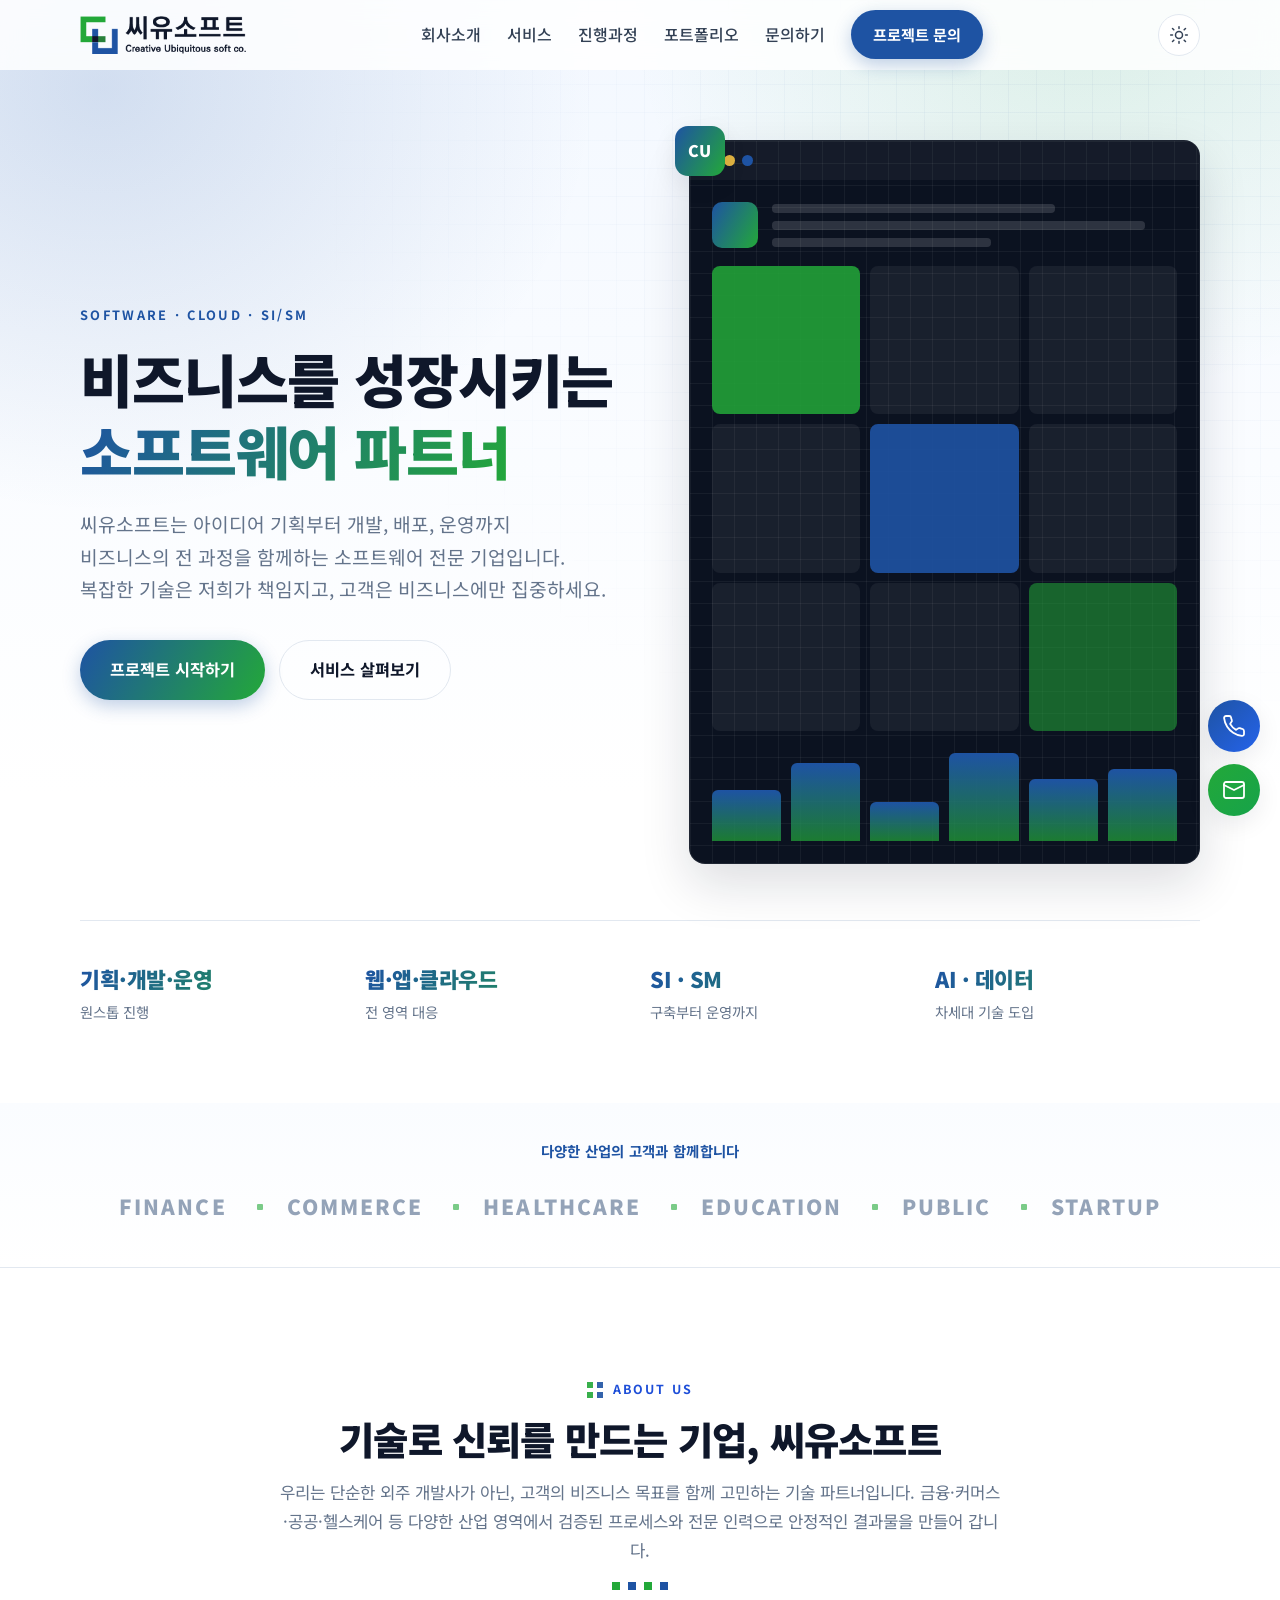
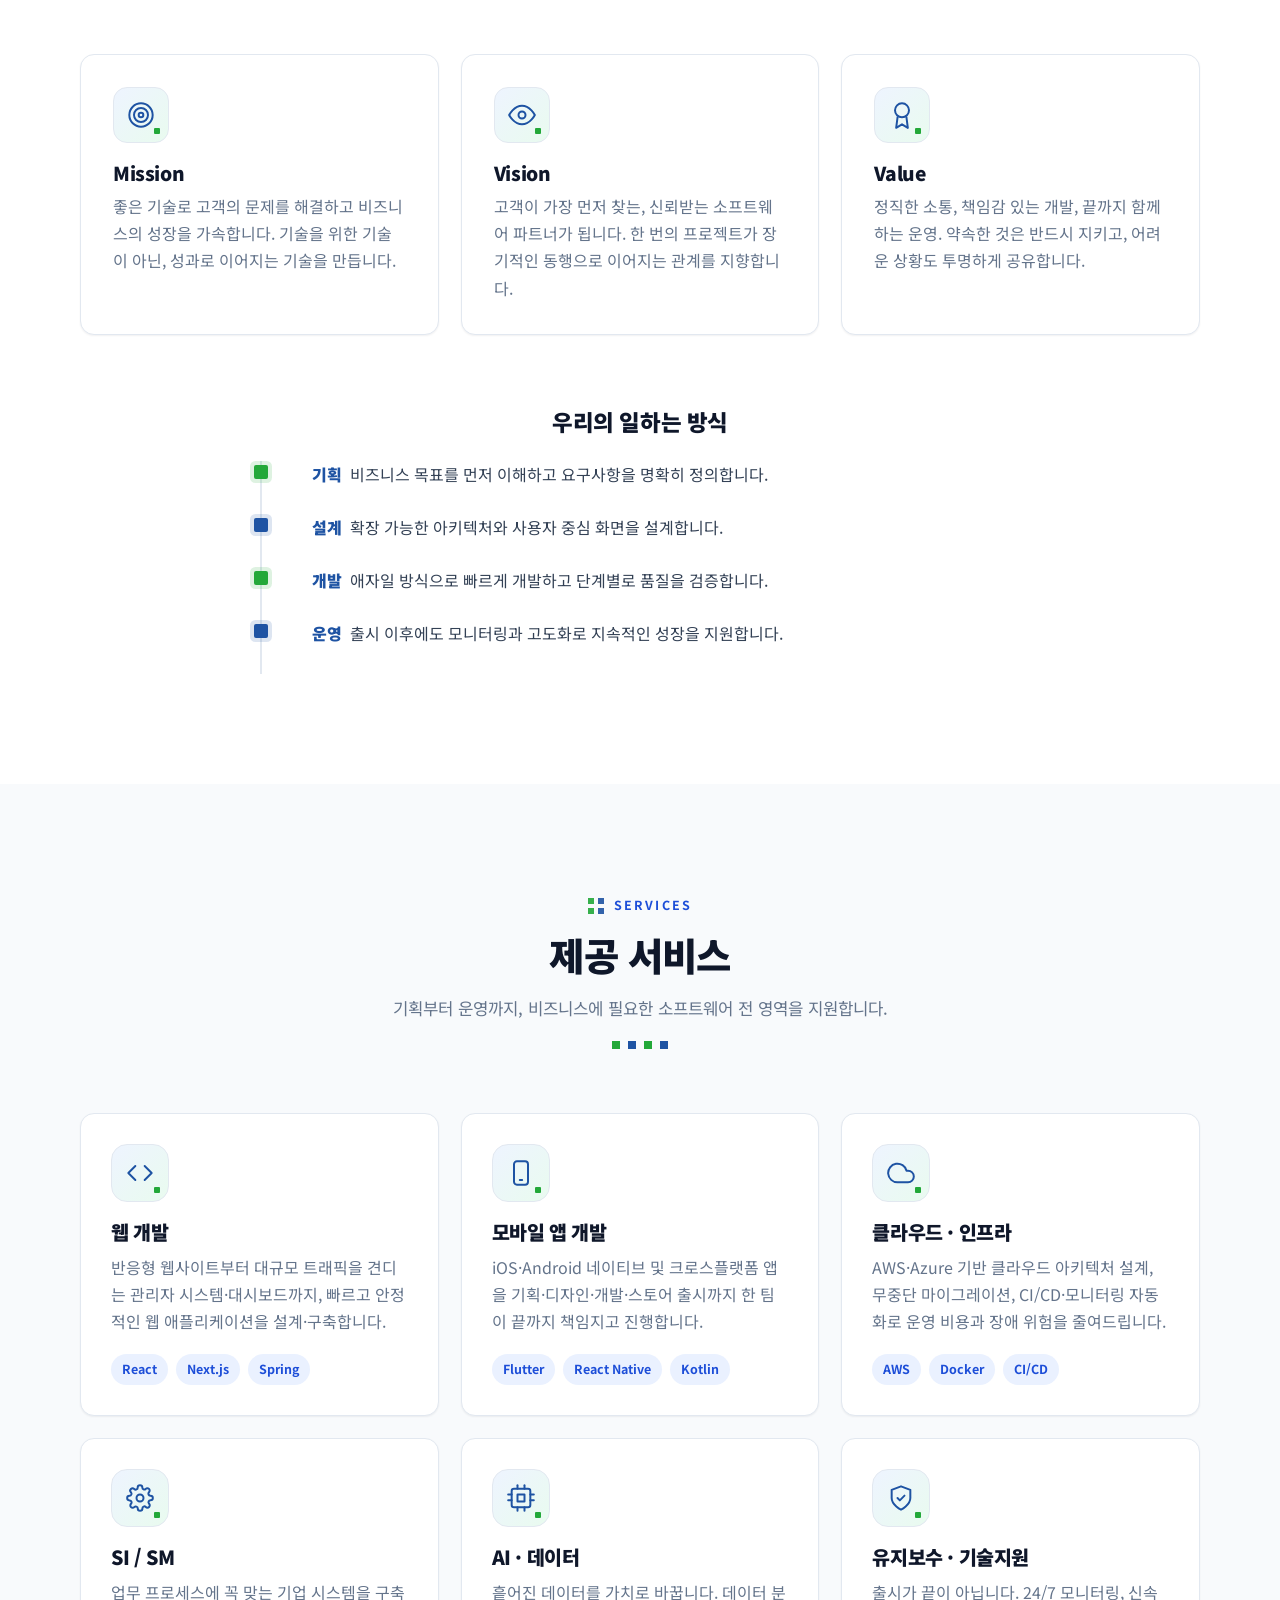
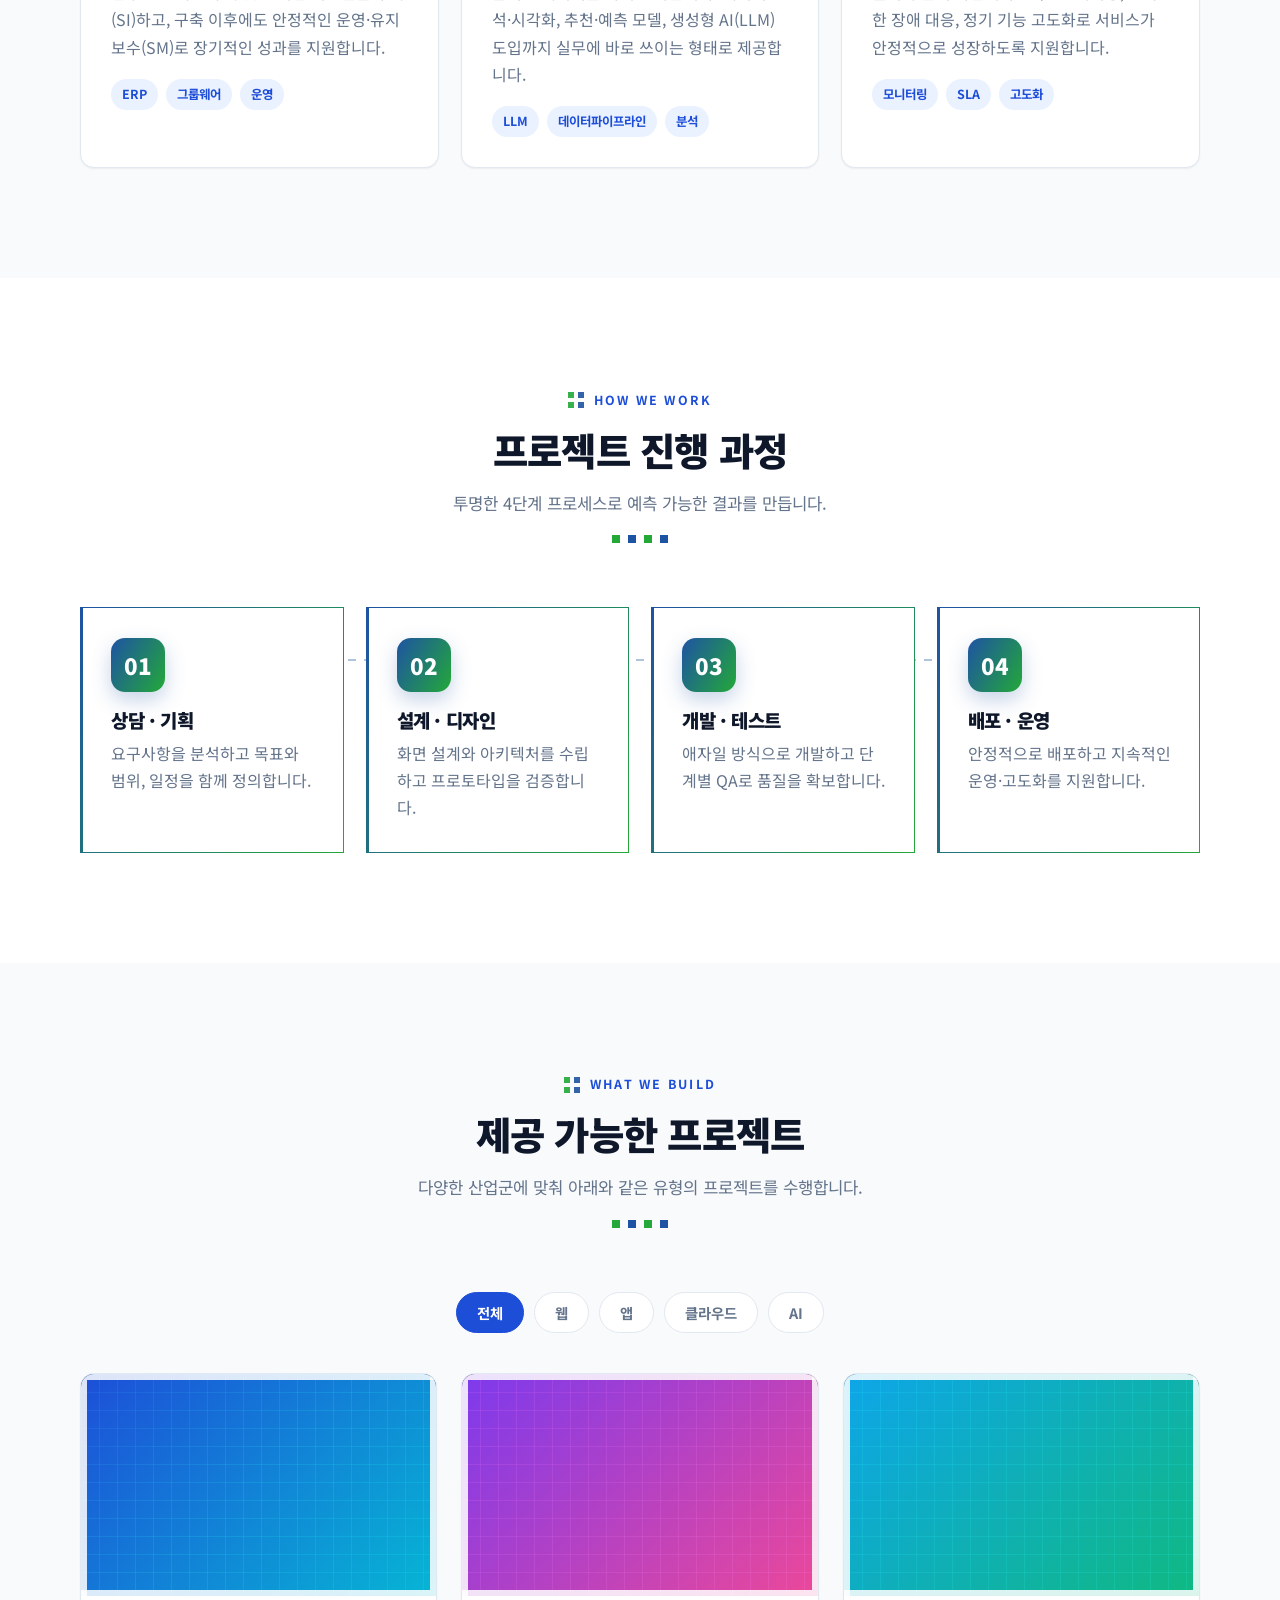
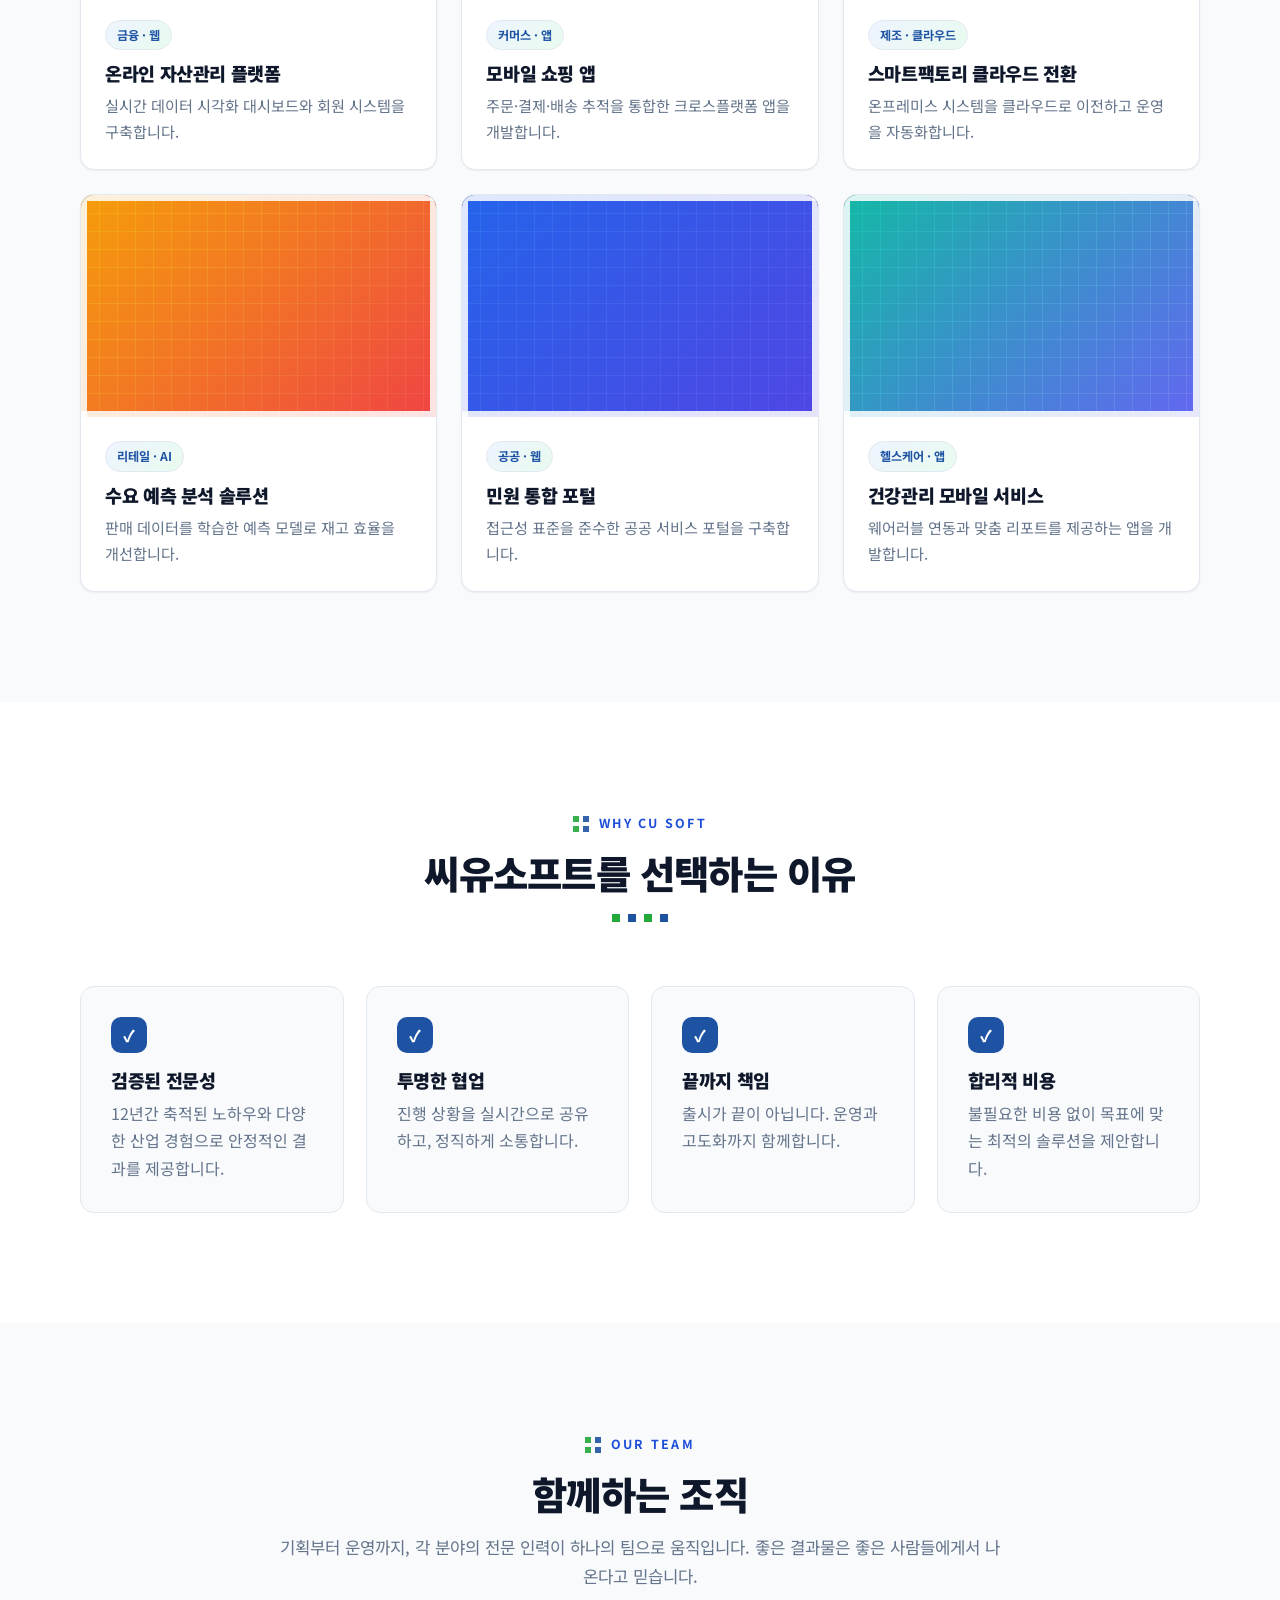
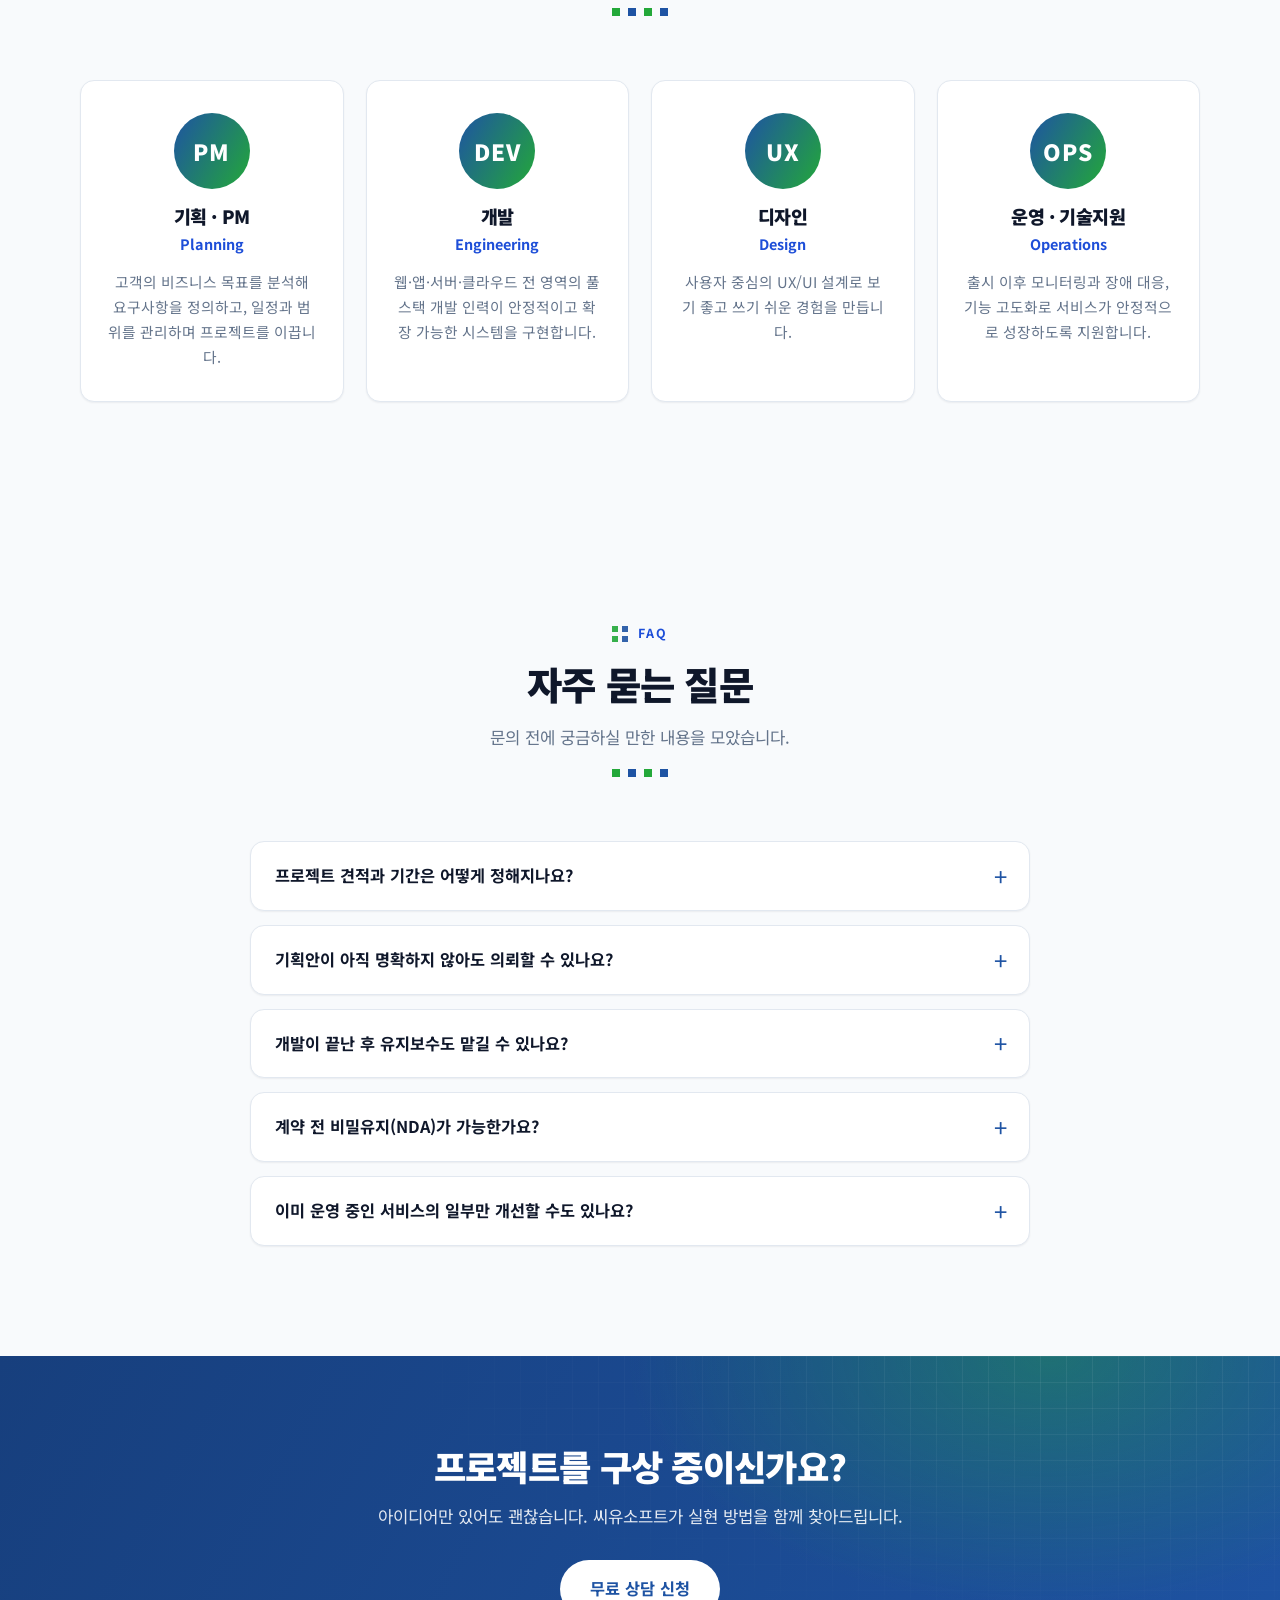
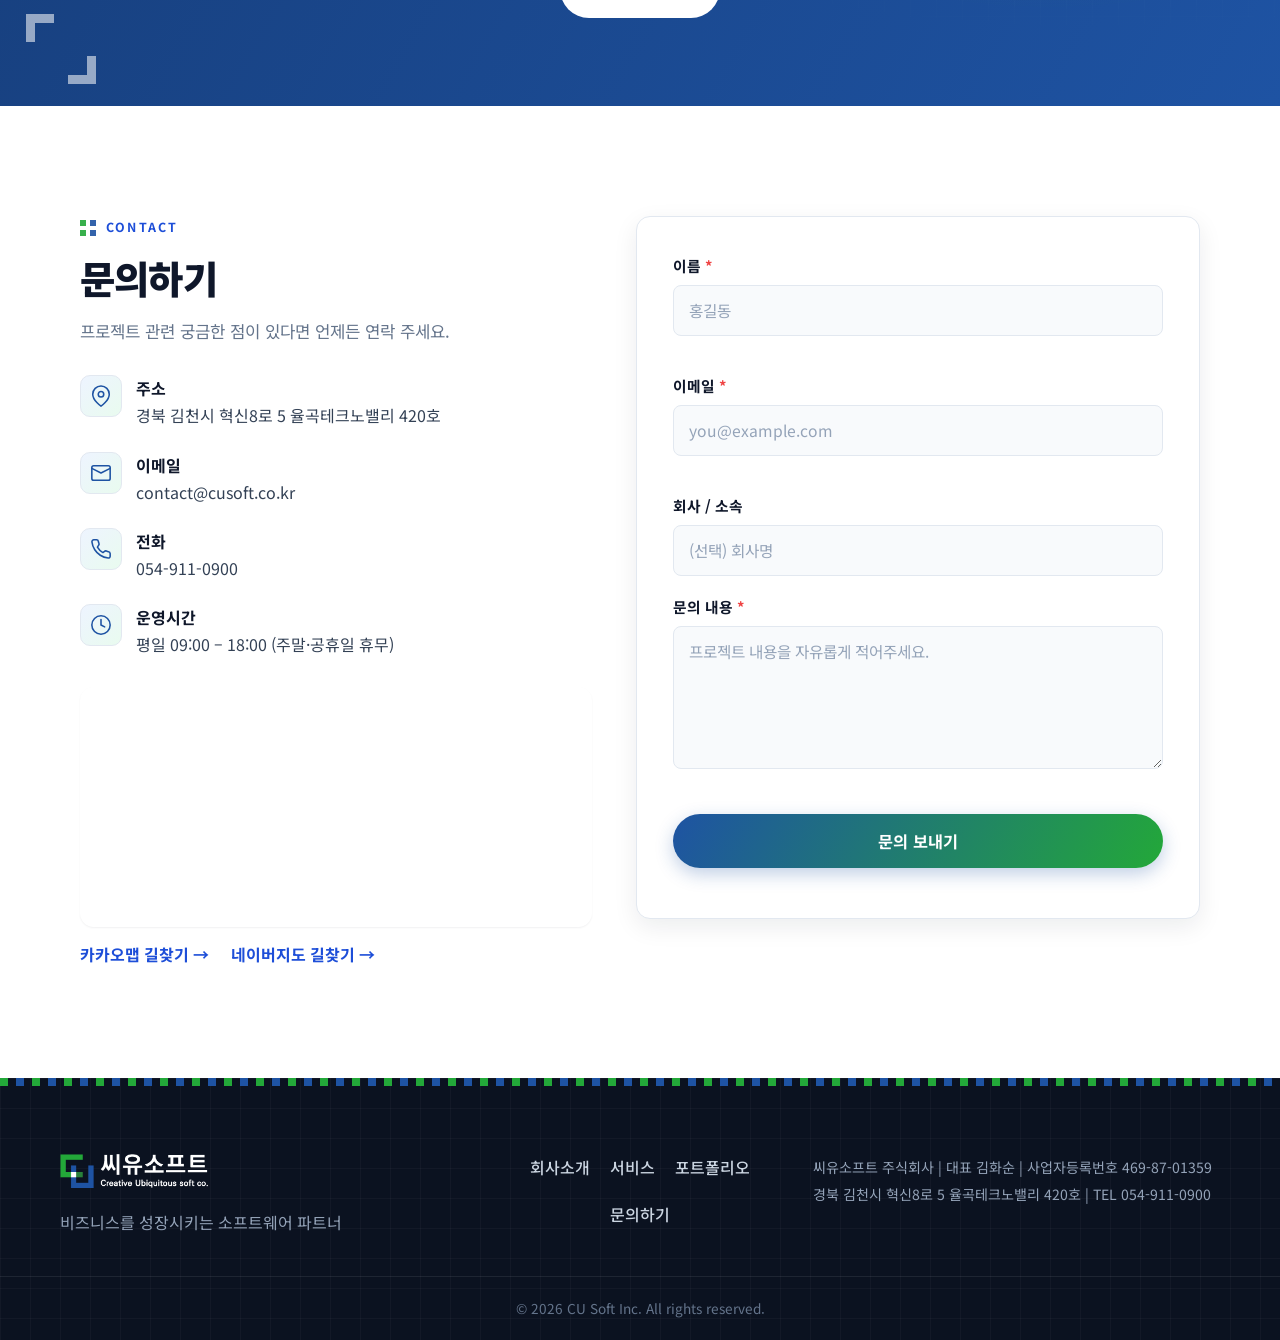
==== index.html @ 6febf28c "결함 수정: 구형 브라우저 가드·폼 no-JS 폴백·color-scheme·지도 안정화 [HIGH] 구형 브라우저 JS 마비 방지 - matchMedia.addEventListen" ====
<!DOCTYPE html>
<html lang="ko">
<head>
  <meta charset="UTF-8" />
  <meta name="viewport" content="width=device-width, initial-scale=1.0" />
  <!-- 다크모드 초기화 (FOUC 방지: 스타일 로드 전에 테마 확정) -->
  <script>
    (function () {
      try {
        var t = localStorage.getItem("cusoft-theme");
        if (!t) t = window.matchMedia("(prefers-color-scheme: dark)").matches ? "dark" : "light";
        document.documentElement.setAttribute("data-theme", t);
      } catch (e) {}
    })();
  </script>
  <title>씨유소프트 | CU Soft — 비즈니스를 성장시키는 소프트웨어 파트너</title>
  <meta name="description" content="씨유소프트(CU Soft)는 웹·앱 개발, 클라우드, SI/SM, 맞춤형 솔루션을 제공하는 소프트웨어 전문 기업입니다. 기획부터 운영까지 함께합니다." />
  <meta name="theme-color" content="#1e53a3" />
  <link rel="canonical" href="https://www.cusoft.co.kr/" />

  <!-- Open Graph -->
  <meta property="og:type" content="website" />
  <meta property="og:title" content="씨유소프트 | CU Soft" />
  <meta property="og:description" content="비즈니스를 성장시키는 소프트웨어 파트너 — 웹·앱·클라우드·SI/SM·AI" />
  <meta property="og:locale" content="ko_KR" />
  <meta property="og:url" content="https://www.cusoft.co.kr/" />
  <meta property="og:site_name" content="씨유소프트" />
  <meta property="og:image" content="https://www.cusoft.co.kr/assets/og-image.png" />
  <meta property="og:image:width" content="1200" />
  <meta property="og:image:height" content="630" />

  <!-- Twitter -->
  <meta name="twitter:card" content="summary_large_image" />
  <meta name="twitter:title" content="씨유소프트 | CU Soft" />
  <meta name="twitter:description" content="비즈니스를 성장시키는 소프트웨어 파트너" />
  <meta name="twitter:image" content="https://www.cusoft.co.kr/assets/og-image.png" />

  <!-- Structured data: Organization -->
  <script type="application/ld+json">
  {
    "@context": "https://schema.org",
    "@type": "Organization",
    "name": "씨유소프트",
    "alternateName": "CU Soft",
    "url": "https://www.cusoft.co.kr/",
    "logo": "https://www.cusoft.co.kr/assets/logo-white.png",
    "image": "https://www.cusoft.co.kr/assets/og-image.png",
    "description": "웹·앱 개발, 클라우드, SI/SM, AI 솔루션을 제공하는 소프트웨어 전문 기업",
    "telephone": "+82-54-911-0900",
    "email": "contact@cusoft.co.kr",
    "address": {
      "@type": "PostalAddress",
      "streetAddress": "혁신8로 5 율곡테크노밸리 420호",
      "addressLocality": "김천시",
      "addressRegion": "경상북도",
      "addressCountry": "KR"
    }
  }
  </script>

  <link rel="icon" type="image/png" href="assets/favicon.png" />
  <link rel="preconnect" href="https://fonts.googleapis.com" />
  <link rel="preconnect" href="https://fonts.gstatic.com" crossorigin />
  <link href="https://fonts.googleapis.com/css2?family=Noto+Sans+KR:wght@400;500;700;900&display=swap" rel="stylesheet" />
  <link rel="stylesheet" href="css/style.css" />
</head>
<body>
  <!-- Skip link for a11y -->
  <a class="skip-link" href="#main">본문 바로가기</a>

  <!-- ===== Header ===== -->
  <header class="site-header" id="site-header">
    <div class="container header__inner">
      <a class="logo" href="#home" aria-label="씨유소프트 홈">
        <img class="logo__img logo__img--dark" src="assets/logo-dark.png" alt="씨유소프트 CU Soft" width="262" height="60" />
        <img class="logo__img logo__img--light" src="assets/logo-white.png" alt="씨유소프트 CU Soft" width="262" height="60" />
      </a>

      <nav class="nav" id="primary-nav" aria-label="주요 메뉴">
        <ul class="nav__list">
          <li><a href="#about">회사소개</a></li>
          <li><a href="#services">서비스</a></li>
          <li><a href="#process">진행과정</a></li>
          <li><a href="#portfolio">포트폴리오</a></li>
          <li><a href="#contact">문의하기</a></li>
        </ul>
        <a href="#contact" class="btn btn--primary nav__cta">프로젝트 문의</a>
      </nav>

      <div class="header__actions">
        <button class="theme-toggle" id="theme-toggle" type="button" aria-label="다크 모드 전환" title="다크 모드 전환">
          <svg class="theme-toggle__sun" viewBox="0 0 24 24" fill="none" stroke="currentColor" stroke-width="1.8" stroke-linecap="round" stroke-linejoin="round" aria-hidden="true"><circle cx="12" cy="12" r="4.2"/><path d="M12 2v2.2M12 19.8V22M4.2 4.2l1.6 1.6M18.2 18.2l1.6 1.6M2 12h2.2M19.8 12H22M4.2 19.8l1.6-1.6M18.2 5.8l1.6-1.6"/></svg>
          <svg class="theme-toggle__moon" viewBox="0 0 24 24" fill="none" stroke="currentColor" stroke-width="1.8" stroke-linecap="round" stroke-linejoin="round" aria-hidden="true"><path d="M21 12.8A9 9 0 1 1 11.2 3a7 7 0 0 0 9.8 9.8z"/></svg>
        </button>

        <button class="nav-toggle" id="nav-toggle" aria-expanded="false" aria-controls="primary-nav" aria-label="메뉴 열기">
          <span></span><span></span><span></span>
        </button>
      </div>
    </div>
  </header>

  <main id="main">
    <!-- ===== Hero ===== -->
    <section class="hero" id="home">
      <div class="hero__bg" aria-hidden="true"></div>
      <div class="hero__pixels" aria-hidden="true"></div>
      <div class="container hero__inner">
        <div class="hero__main">
        <div class="hero__copy">
        <p class="hero__eyebrow">SOFTWARE · CLOUD · SI/SM</p>
        <h1 class="hero__title">
          비즈니스를 성장시키는<br />
          <span class="text-gradient">소프트웨어 파트너</span>
        </h1>
        <p class="hero__desc">
          씨유소프트는 아이디어 기획부터 개발, 배포, 운영까지<br class="br-pc" />
          비즈니스의 전 과정을 함께하는 소프트웨어 전문 기업입니다.<br class="br-pc" />
          복잡한 기술은 저희가 책임지고, 고객은 비즈니스에만 집중하세요.
        </p>
        <div class="hero__actions">
          <a href="#contact" class="btn btn--primary btn--lg">프로젝트 시작하기</a>
          <a href="#services" class="btn btn--ghost btn--lg">서비스 살펴보기</a>
        </div>
        </div><!-- /hero__copy -->

        <div class="hero__visual" aria-hidden="true">
          <div class="mock">
            <div class="mock__bar"><span></span><span></span><span></span></div>
            <div class="mock__body">
              <div class="mock__row">
                <div class="mock__tile"></div>
                <div class="mock__lines"><i></i><i></i><i></i></div>
              </div>
              <div class="mock__grid">
                <div></div><div></div><div></div>
                <div></div><div></div><div></div>
                <div></div><div></div><div></div>
              </div>
              <div class="mock__bars"><b style="--h:55%"></b><b style="--h:85%"></b><b style="--h:42%"></b><b style="--h:96%"></b><b style="--h:68%"></b><b style="--h:78%"></b></div>
            </div>
          </div>
          <span class="mock__badge">CU</span>
        </div>
        </div><!-- /hero__main -->

        <ul class="hero__stats" id="stats">
          <li><strong>기획·개발·운영</strong><span>원스톱 진행</span></li>
          <li><strong>웹·앱·클라우드</strong><span>전 영역 대응</span></li>
          <li><strong>SI · SM</strong><span>구축부터 운영까지</span></li>
          <li><strong>AI · 데이터</strong><span>차세대 기술 도입</span></li>
        </ul>
      </div>
    </section>

    <!-- ===== Trust / Partners ===== -->
    <section class="partners" aria-label="함께한 고객사">
      <div class="container">
        <p class="partners__label">다양한 산업의 고객과 함께합니다</p>
        <ul class="partners__list">
          <li>FINANCE</li>
          <li>COMMERCE</li>
          <li>HEALTHCARE</li>
          <li>EDUCATION</li>
          <li>PUBLIC</li>
          <li>STARTUP</li>
        </ul>
      </div>
    </section>

    <!-- ===== About ===== -->
    <section class="section about" id="about">
      <div class="container">
        <div class="section__head">
          <p class="section__eyebrow">ABOUT US</p>
          <h2 class="section__title">기술로 신뢰를 만드는 기업, 씨유소프트</h2>
          <p class="section__lead">
            우리는 단순한 외주 개발사가 아닌, 고객의 비즈니스 목표를 함께 고민하는
            기술 파트너입니다. 금융·커머스·공공·헬스케어 등 다양한 산업 영역에서
            검증된 프로세스와 전문 인력으로 안정적인 결과물을 만들어 갑니다.
          </p>
        </div>

        <div class="about__grid">
          <article class="value-card">
            <div class="value-card__icon" aria-hidden="true"><svg class="ic" viewBox="0 0 24 24" fill="none" stroke="currentColor" stroke-width="1.7" stroke-linecap="round" stroke-linejoin="round" aria-hidden="true"><circle cx="12" cy="12" r="10"/><circle cx="12" cy="12" r="6"/><circle cx="12" cy="12" r="2"/></svg></div>
            <h3>Mission</h3>
            <p>좋은 기술로 고객의 문제를 해결하고 비즈니스의 성장을 가속합니다. 기술을 위한 기술이 아닌, 성과로 이어지는 기술을 만듭니다.</p>
          </article>
          <article class="value-card">
            <div class="value-card__icon" aria-hidden="true"><svg class="ic" viewBox="0 0 24 24" fill="none" stroke="currentColor" stroke-width="1.7" stroke-linecap="round" stroke-linejoin="round" aria-hidden="true"><path d="M1 12s4-8 11-8 11 8 11 8-4 8-11 8-11-8-11-8z"/><circle cx="12" cy="12" r="3"/></svg></div>
            <h3>Vision</h3>
            <p>고객이 가장 먼저 찾는, 신뢰받는 소프트웨어 파트너가 됩니다. 한 번의 프로젝트가 장기적인 동행으로 이어지는 관계를 지향합니다.</p>
          </article>
          <article class="value-card">
            <div class="value-card__icon" aria-hidden="true"><svg class="ic" viewBox="0 0 24 24" fill="none" stroke="currentColor" stroke-width="1.7" stroke-linecap="round" stroke-linejoin="round" aria-hidden="true"><circle cx="12" cy="8" r="6"/><path d="M8.2 13.9 7 23l5-3 5 3-1.2-9.1"/></svg></div>
            <h3>Value</h3>
            <p>정직한 소통, 책임감 있는 개발, 끝까지 함께하는 운영. 약속한 것은 반드시 지키고, 어려운 상황도 투명하게 공유합니다.</p>
          </article>
        </div>

        <!-- Approach -->
        <div class="timeline">
          <h3 class="timeline__title">우리의 일하는 방식</h3>
          <ol class="timeline__list">
            <li><span class="timeline__year">기획</span><p>비즈니스 목표를 먼저 이해하고 요구사항을 명확히 정의합니다.</p></li>
            <li><span class="timeline__year">설계</span><p>확장 가능한 아키텍처와 사용자 중심 화면을 설계합니다.</p></li>
            <li><span class="timeline__year">개발</span><p>애자일 방식으로 빠르게 개발하고 단계별로 품질을 검증합니다.</p></li>
            <li><span class="timeline__year">운영</span><p>출시 이후에도 모니터링과 고도화로 지속적인 성장을 지원합니다.</p></li>
          </ol>
        </div>
      </div>
    </section>

    <!-- ===== Services ===== -->
    <section class="section section--alt services" id="services">
      <div class="container">
        <div class="section__head">
          <p class="section__eyebrow">SERVICES</p>
          <h2 class="section__title">제공 서비스</h2>
          <p class="section__lead">기획부터 운영까지, 비즈니스에 필요한 소프트웨어 전 영역을 지원합니다.</p>
        </div>

        <div class="services__grid">
          <article class="service-card">
            <div class="service-card__icon" aria-hidden="true"><svg class="ic" viewBox="0 0 24 24" fill="none" stroke="currentColor" stroke-width="1.7" stroke-linecap="round" stroke-linejoin="round" aria-hidden="true"><polyline points="16 18 22 12 16 6"/><polyline points="8 6 2 12 8 18"/></svg></div>
            <h3>웹 개발</h3>
            <p>반응형 웹사이트부터 대규모 트래픽을 견디는 관리자 시스템·대시보드까지, 빠르고 안정적인 웹 애플리케이션을 설계·구축합니다.</p>
            <ul class="service-card__tags"><li>React</li><li>Next.js</li><li>Spring</li></ul>
          </article>
          <article class="service-card">
            <div class="service-card__icon" aria-hidden="true"><svg class="ic" viewBox="0 0 24 24" fill="none" stroke="currentColor" stroke-width="1.7" stroke-linecap="round" stroke-linejoin="round" aria-hidden="true"><rect x="6" y="2" width="12" height="20" rx="2.5"/><line x1="11" y1="18" x2="13" y2="18"/></svg></div>
            <h3>모바일 앱 개발</h3>
            <p>iOS·Android 네이티브 및 크로스플랫폼 앱을 기획·디자인·개발·스토어 출시까지 한 팀이 끝까지 책임지고 진행합니다.</p>
            <ul class="service-card__tags"><li>Flutter</li><li>React Native</li><li>Kotlin</li></ul>
          </article>
          <article class="service-card">
            <div class="service-card__icon" aria-hidden="true"><svg class="ic" viewBox="0 0 24 24" fill="none" stroke="currentColor" stroke-width="1.7" stroke-linecap="round" stroke-linejoin="round" aria-hidden="true"><path d="M18 10h-1.26A8 8 0 1 0 9 20h9a5 5 0 0 0 0-10z"/></svg></div>
            <h3>클라우드 · 인프라</h3>
            <p>AWS·Azure 기반 클라우드 아키텍처 설계, 무중단 마이그레이션, CI/CD·모니터링 자동화로 운영 비용과 장애 위험을 줄여드립니다.</p>
            <ul class="service-card__tags"><li>AWS</li><li>Docker</li><li>CI/CD</li></ul>
          </article>
          <article class="service-card">
            <div class="service-card__icon" aria-hidden="true"><svg class="ic" viewBox="0 0 24 24" fill="none" stroke="currentColor" stroke-width="1.7" stroke-linecap="round" stroke-linejoin="round" aria-hidden="true"><circle cx="12" cy="12" r="3"/><path d="M19.4 15a1.65 1.65 0 0 0 .33 1.82l.06.06a2 2 0 1 1-2.83 2.83l-.06-.06a1.65 1.65 0 0 0-1.82-.33 1.65 1.65 0 0 0-1 1.51V21a2 2 0 0 1-4 0v-.09A1.65 1.65 0 0 0 9 19.4a1.65 1.65 0 0 0-1.82.33l-.06.06a2 2 0 1 1-2.83-2.83l.06-.06a1.65 1.65 0 0 0 .33-1.82 1.65 1.65 0 0 0-1.51-1H3a2 2 0 0 1 0-4h.09A1.65 1.65 0 0 0 4.6 9a1.65 1.65 0 0 0-.33-1.82l-.06-.06a2 2 0 1 1 2.83-2.83l.06.06a1.65 1.65 0 0 0 1.82.33H9a1.65 1.65 0 0 0 1-1.51V3a2 2 0 0 1 4 0v.09a1.65 1.65 0 0 0 1 1.51 1.65 1.65 0 0 0 1.82-.33l.06-.06a2 2 0 1 1 2.83 2.83l-.06.06a1.65 1.65 0 0 0-.33 1.82V9a1.65 1.65 0 0 0 1.51 1H21a2 2 0 0 1 0 4h-.09a1.65 1.65 0 0 0-1.51 1z"/></svg></div>
            <h3>SI / SM</h3>
            <p>업무 프로세스에 꼭 맞는 기업 시스템을 구축(SI)하고, 구축 이후에도 안정적인 운영·유지보수(SM)로 장기적인 성과를 지원합니다.</p>
            <ul class="service-card__tags"><li>ERP</li><li>그룹웨어</li><li>운영</li></ul>
          </article>
          <article class="service-card">
            <div class="service-card__icon" aria-hidden="true"><svg class="ic" viewBox="0 0 24 24" fill="none" stroke="currentColor" stroke-width="1.7" stroke-linecap="round" stroke-linejoin="round" aria-hidden="true"><rect x="4" y="4" width="16" height="16" rx="2"/><rect x="9" y="9" width="6" height="6"/><line x1="9" y1="1" x2="9" y2="4"/><line x1="15" y1="1" x2="15" y2="4"/><line x1="9" y1="20" x2="9" y2="23"/><line x1="15" y1="20" x2="15" y2="23"/><line x1="20" y1="9" x2="23" y2="9"/><line x1="20" y1="14" x2="23" y2="14"/><line x1="1" y1="9" x2="4" y2="9"/><line x1="1" y1="14" x2="4" y2="14"/></svg></div>
            <h3>AI · 데이터</h3>
            <p>흩어진 데이터를 가치로 바꿉니다. 데이터 분석·시각화, 추천·예측 모델, 생성형 AI(LLM) 도입까지 실무에 바로 쓰이는 형태로 제공합니다.</p>
            <ul class="service-card__tags"><li>LLM</li><li>데이터파이프라인</li><li>분석</li></ul>
          </article>
          <article class="service-card">
            <div class="service-card__icon" aria-hidden="true"><svg class="ic" viewBox="0 0 24 24" fill="none" stroke="currentColor" stroke-width="1.7" stroke-linecap="round" stroke-linejoin="round" aria-hidden="true"><path d="M12 22s8-4 8-10V5l-8-3-8 3v7c0 6 8 10 8 10z"/><polyline points="9 12 11 14 15 10"/></svg></div>
            <h3>유지보수 · 기술지원</h3>
            <p>출시가 끝이 아닙니다. 24/7 모니터링, 신속한 장애 대응, 정기 기능 고도화로 서비스가 안정적으로 성장하도록 지원합니다.</p>
            <ul class="service-card__tags"><li>모니터링</li><li>SLA</li><li>고도화</li></ul>
          </article>
        </div>
      </div>
    </section>

    <!-- ===== Process ===== -->
    <section class="section process" id="process">
      <div class="container">
        <div class="section__head">
          <p class="section__eyebrow">HOW WE WORK</p>
          <h2 class="section__title">프로젝트 진행 과정</h2>
          <p class="section__lead">투명한 4단계 프로세스로 예측 가능한 결과를 만듭니다.</p>
        </div>

        <ol class="process__list">
          <li class="process-step">
            <span class="process-step__num">01</span>
            <h3>상담 · 기획</h3>
            <p>요구사항을 분석하고 목표와 범위, 일정을 함께 정의합니다.</p>
          </li>
          <li class="process-step">
            <span class="process-step__num">02</span>
            <h3>설계 · 디자인</h3>
            <p>화면 설계와 아키텍처를 수립하고 프로토타입을 검증합니다.</p>
          </li>
          <li class="process-step">
            <span class="process-step__num">03</span>
            <h3>개발 · 테스트</h3>
            <p>애자일 방식으로 개발하고 단계별 QA로 품질을 확보합니다.</p>
          </li>
          <li class="process-step">
            <span class="process-step__num">04</span>
            <h3>배포 · 운영</h3>
            <p>안정적으로 배포하고 지속적인 운영·고도화를 지원합니다.</p>
          </li>
        </ol>
      </div>
    </section>

    <!-- ===== Portfolio ===== -->
    <section class="section section--alt portfolio" id="portfolio">
      <div class="container">
        <div class="section__head">
          <p class="section__eyebrow">WHAT WE BUILD</p>
          <h2 class="section__title">제공 가능한 프로젝트</h2>
          <p class="section__lead">다양한 산업군에 맞춰 아래와 같은 유형의 프로젝트를 수행합니다.</p>
        </div>

        <div class="portfolio__filters" role="tablist" aria-label="포트폴리오 분류">
          <button class="filter-btn is-active" data-filter="all">전체</button>
          <button class="filter-btn" data-filter="web">웹</button>
          <button class="filter-btn" data-filter="app">앱</button>
          <button class="filter-btn" data-filter="cloud">클라우드</button>
          <button class="filter-btn" data-filter="ai">AI</button>
        </div>

        <div class="portfolio__grid">
          <article class="work-card" data-category="web">
            <div class="work-card__thumb work-card__thumb--1" aria-hidden="true"></div>
            <div class="work-card__body">
              <span class="work-card__tag">금융 · 웹</span>
              <h3>온라인 자산관리 플랫폼</h3>
              <p>실시간 데이터 시각화 대시보드와 회원 시스템을 구축합니다.</p>
            </div>
          </article>
          <article class="work-card" data-category="app">
            <div class="work-card__thumb work-card__thumb--2" aria-hidden="true"></div>
            <div class="work-card__body">
              <span class="work-card__tag">커머스 · 앱</span>
              <h3>모바일 쇼핑 앱</h3>
              <p>주문·결제·배송 추적을 통합한 크로스플랫폼 앱을 개발합니다.</p>
            </div>
          </article>
          <article class="work-card" data-category="cloud">
            <div class="work-card__thumb work-card__thumb--3" aria-hidden="true"></div>
            <div class="work-card__body">
              <span class="work-card__tag">제조 · 클라우드</span>
              <h3>스마트팩토리 클라우드 전환</h3>
              <p>온프레미스 시스템을 클라우드로 이전하고 운영을 자동화합니다.</p>
            </div>
          </article>
          <article class="work-card" data-category="ai">
            <div class="work-card__thumb work-card__thumb--4" aria-hidden="true"></div>
            <div class="work-card__body">
              <span class="work-card__tag">리테일 · AI</span>
              <h3>수요 예측 분석 솔루션</h3>
              <p>판매 데이터를 학습한 예측 모델로 재고 효율을 개선합니다.</p>
            </div>
          </article>
          <article class="work-card" data-category="web">
            <div class="work-card__thumb work-card__thumb--5" aria-hidden="true"></div>
            <div class="work-card__body">
              <span class="work-card__tag">공공 · 웹</span>
              <h3>민원 통합 포털</h3>
              <p>접근성 표준을 준수한 공공 서비스 포털을 구축합니다.</p>
            </div>
          </article>
          <article class="work-card" data-category="app">
            <div class="work-card__thumb work-card__thumb--6" aria-hidden="true"></div>
            <div class="work-card__body">
              <span class="work-card__tag">헬스케어 · 앱</span>
              <h3>건강관리 모바일 서비스</h3>
              <p>웨어러블 연동과 맞춤 리포트를 제공하는 앱을 개발합니다.</p>
            </div>
          </article>
        </div>
      </div>
    </section>

    <!-- ===== Why Us ===== -->
    <section class="section why">
      <div class="container">
        <div class="section__head">
          <p class="section__eyebrow">WHY CU SOFT</p>
          <h2 class="section__title">씨유소프트를 선택하는 이유</h2>
        </div>
        <div class="why__grid">
          <article class="why-card">
            <h3>검증된 전문성</h3>
            <p>12년간 축적된 노하우와 다양한 산업 경험으로 안정적인 결과를 제공합니다.</p>
          </article>
          <article class="why-card">
            <h3>투명한 협업</h3>
            <p>진행 상황을 실시간으로 공유하고, 정직하게 소통합니다.</p>
          </article>
          <article class="why-card">
            <h3>끝까지 책임</h3>
            <p>출시가 끝이 아닙니다. 운영과 고도화까지 함께합니다.</p>
          </article>
          <article class="why-card">
            <h3>합리적 비용</h3>
            <p>불필요한 비용 없이 목표에 맞는 최적의 솔루션을 제안합니다.</p>
          </article>
        </div>
      </div>
    </section>

    <!-- ===== Team ===== -->
    <section class="section section--alt team" id="team">
      <div class="container">
        <div class="section__head">
          <p class="section__eyebrow">OUR TEAM</p>
          <h2 class="section__title">함께하는 조직</h2>
          <p class="section__lead">기획부터 운영까지, 각 분야의 전문 인력이 하나의 팀으로 움직입니다. 좋은 결과물은 좋은 사람들에게서 나온다고 믿습니다.</p>
        </div>

        <div class="team__grid">
          <article class="member-card">
            <div class="member-card__avatar" aria-hidden="true">PM</div>
            <h3>기획 · PM</h3>
            <p class="member-card__role">Planning</p>
            <p class="member-card__bio">고객의 비즈니스 목표를 분석해 요구사항을 정의하고, 일정과 범위를 관리하며 프로젝트를 이끕니다.</p>
          </article>
          <article class="member-card">
            <div class="member-card__avatar" aria-hidden="true">DEV</div>
            <h3>개발</h3>
            <p class="member-card__role">Engineering</p>
            <p class="member-card__bio">웹·앱·서버·클라우드 전 영역의 풀스택 개발 인력이 안정적이고 확장 가능한 시스템을 구현합니다.</p>
          </article>
          <article class="member-card">
            <div class="member-card__avatar" aria-hidden="true">UX</div>
            <h3>디자인</h3>
            <p class="member-card__role">Design</p>
            <p class="member-card__bio">사용자 중심의 UX/UI 설계로 보기 좋고 쓰기 쉬운 경험을 만듭니다.</p>
          </article>
          <article class="member-card">
            <div class="member-card__avatar" aria-hidden="true">OPS</div>
            <h3>운영 · 기술지원</h3>
            <p class="member-card__role">Operations</p>
            <p class="member-card__bio">출시 이후 모니터링과 장애 대응, 기능 고도화로 서비스가 안정적으로 성장하도록 지원합니다.</p>
          </article>
        </div>
      </div>
    </section>

    <!-- ===== FAQ ===== -->
    <section class="section section--alt faq" id="faq">
      <div class="container container--narrow">
        <div class="section__head">
          <p class="section__eyebrow">FAQ</p>
          <h2 class="section__title">자주 묻는 질문</h2>
          <p class="section__lead">문의 전에 궁금하실 만한 내용을 모았습니다.</p>
        </div>

        <div class="faq__list">
          <details class="faq-item">
            <summary>프로젝트 견적과 기간은 어떻게 정해지나요?</summary>
            <div class="faq-item__body">
              <p>요구사항·기능 범위·디자인 수준에 따라 달라집니다. 무료 상담을 통해 목표와 범위를 함께 정리한 뒤, 합리적인 견적과 일정을 제안해 드립니다. 보통 상담 후 3~5영업일 내에 제안서를 받아보실 수 있습니다.</p>
            </div>
          </details>
          <details class="faq-item">
            <summary>기획안이 아직 명확하지 않아도 의뢰할 수 있나요?</summary>
            <div class="faq-item__body">
              <p>물론입니다. 아이디어 단계부터 함께 기획을 구체화하는 것이 저희의 강점입니다. 비즈니스 목표만 알려주시면 기능 정의와 화면 설계부터 도와드립니다.</p>
            </div>
          </details>
          <details class="faq-item">
            <summary>개발이 끝난 후 유지보수도 맡길 수 있나요?</summary>
            <div class="faq-item__body">
              <p>네. 출시 이후 모니터링, 장애 대응, 기능 고도화를 포함한 운영·유지보수(SM) 계약을 제공합니다. 서비스 규모에 맞춰 월 단위로 유연하게 운영할 수 있습니다.</p>
            </div>
          </details>
          <details class="faq-item">
            <summary>계약 전 비밀유지(NDA)가 가능한가요?</summary>
            <div class="faq-item__body">
              <p>가능합니다. 상담 단계에서 비밀유지계약(NDA)을 먼저 체결한 뒤 상세 내용을 논의할 수 있으니 편하게 요청해 주세요.</p>
            </div>
          </details>
          <details class="faq-item">
            <summary>이미 운영 중인 서비스의 일부만 개선할 수도 있나요?</summary>
            <div class="faq-item__body">
              <p>네. 신규 구축뿐 아니라 기존 시스템의 기능 추가, 성능 개선, 리뉴얼, 클라우드 전환 등 부분 단위 협업도 가능합니다.</p>
            </div>
          </details>
        </div>
      </div>
    </section>

    <!-- ===== CTA Band ===== -->
    <section class="cta-band">
      <div class="container cta-band__inner">
        <h2>프로젝트를 구상 중이신가요?</h2>
        <p>아이디어만 있어도 괜찮습니다. 씨유소프트가 실현 방법을 함께 찾아드립니다.</p>
        <a href="#contact" class="btn btn--white btn--lg">무료 상담 신청</a>
      </div>
    </section>

    <!-- ===== Contact ===== -->
    <section class="section contact" id="contact">
      <div class="container contact__inner">
        <div class="contact__info">
          <p class="section__eyebrow">CONTACT</p>
          <h2 class="section__title">문의하기</h2>
          <p class="section__lead">프로젝트 관련 궁금한 점이 있다면 언제든 연락 주세요.</p>

          <ul class="contact__details">
            <li>
              <span class="contact__icon" aria-hidden="true"><svg class="ic" viewBox="0 0 24 24" fill="none" stroke="currentColor" stroke-width="1.7" stroke-linecap="round" stroke-linejoin="round" aria-hidden="true"><path d="M21 10c0 7-9 13-9 13s-9-6-9-13a9 9 0 0 1 18 0z"/><circle cx="12" cy="10" r="3"/></svg></span>
              <div><strong>주소</strong><br />경북 김천시 혁신8로 5 율곡테크노밸리 420호</div>
            </li>
            <li>
              <span class="contact__icon" aria-hidden="true"><svg class="ic" viewBox="0 0 24 24" fill="none" stroke="currentColor" stroke-width="1.7" stroke-linecap="round" stroke-linejoin="round" aria-hidden="true"><rect x="2" y="4" width="20" height="16" rx="2"/><path d="m22 7-10 5L2 7"/></svg></span>
              <div><strong>이메일</strong><br /><a href="mailto:contact@cusoft.co.kr">contact@cusoft.co.kr</a></div>
            </li>
            <li>
              <span class="contact__icon" aria-hidden="true"><svg class="ic" viewBox="0 0 24 24" fill="none" stroke="currentColor" stroke-width="1.7" stroke-linecap="round" stroke-linejoin="round" aria-hidden="true"><path d="M22 16.9v3a2 2 0 0 1-2.2 2 19.8 19.8 0 0 1-8.6-3.1 19.5 19.5 0 0 1-6-6A19.8 19.8 0 0 1 2.1 4.2 2 2 0 0 1 4.1 2h3a2 2 0 0 1 2 1.7c.1.8.4 1.6.7 2.3a2 2 0 0 1-.5 2.1L8.1 9.9a16 16 0 0 0 6 6l1.7-1.3a2 2 0 0 1 2.1-.4c.7.3 1.5.6 2.3.7a2 2 0 0 1 1.7 2z"/></svg></span>
              <div><strong>전화</strong><br /><a href="tel:+82-54-911-0900">054-911-0900</a></div>
            </li>
            <li>
              <span class="contact__icon" aria-hidden="true"><svg class="ic" viewBox="0 0 24 24" fill="none" stroke="currentColor" stroke-width="1.7" stroke-linecap="round" stroke-linejoin="round" aria-hidden="true"><circle cx="12" cy="12" r="10"/><polyline points="12 6 12 12 16 14"/></svg></span>
              <div><strong>운영시간</strong><br />평일 09:00 – 18:00 (주말·공휴일 휴무)</div>
            </li>
          </ul>

          <div class="contact__map">
            <iframe
              title="씨유소프트 오시는 길 — 경북 김천시 혁신8로 5 율곡테크노밸리"
              src="https://www.google.com/maps?q=%EC%9C%A8%EA%B3%A1%ED%85%8C%ED%81%AC%EB%85%B8%EB%B0%B8%EB%A6%AC%2C%20%EA%B2%BD%EB%B6%81%20%EA%B9%80%EC%B2%9C%EC%8B%9C%20%ED%98%81%EC%8B%A08%EB%A1%9C%205&output=embed"
              width="100%" height="240" style="border:0" loading="lazy"
              referrerpolicy="no-referrer-when-downgrade"></iframe>
            <div class="contact__maplinks">
              <a class="contact__directions" href="https://map.kakao.com/?q=%EC%9C%A8%EA%B3%A1%ED%85%8C%ED%81%AC%EB%85%B8%EB%B0%B8%EB%A6%AC%20%EA%B9%80%EC%B2%9C" target="_blank" rel="noopener">카카오맵 길찾기 →</a>
              <a class="contact__directions" href="https://map.naver.com/p/search/%EC%9C%A8%EA%B3%A1%ED%85%8C%ED%81%AC%EB%85%B8%EB%B0%B8%EB%A6%AC%20%EA%B9%80%EC%B2%9C" target="_blank" rel="noopener">네이버지도 길찾기 →</a>
            </div>
          </div>
        </div>

        <!-- Formspree 발급 후 action을 "https://formspree.io/f/발급ID" 로 교체하면
             JS가 자동 비동기 전송. 미설정 상태에서는 (JS 없어도) mailto로 안전 폴백. -->
        <form class="contact__form" id="contact-form" novalidate
              action="mailto:contact@cusoft.co.kr" method="post" enctype="text/plain">
          <input type="hidden" name="_subject" value="[씨유소프트 홈페이지] 새 문의" />
          <div class="field">
            <label for="name">이름 <span aria-hidden="true">*</span></label>
            <input type="text" id="name" name="name" placeholder="홍길동" required />
            <p class="field__error" data-error-for="name"></p>
          </div>
          <div class="field">
            <label for="email">이메일 <span aria-hidden="true">*</span></label>
            <input type="email" id="email" name="email" placeholder="you@example.com" required />
            <p class="field__error" data-error-for="email"></p>
          </div>
          <div class="field">
            <label for="company">회사 / 소속</label>
            <input type="text" id="company" name="company" placeholder="(선택) 회사명" />
          </div>
          <div class="field">
            <label for="message">문의 내용 <span aria-hidden="true">*</span></label>
            <textarea id="message" name="message" rows="5" placeholder="프로젝트 내용을 자유롭게 적어주세요." required></textarea>
            <p class="field__error" data-error-for="message"></p>
          </div>
          <button type="submit" class="btn btn--primary btn--lg btn--block">문의 보내기</button>
          <p class="form__note" id="form-note" role="status" aria-live="polite"></p>
        </form>
      </div>
    </section>
  </main>

  <!-- ===== Footer ===== -->
  <footer class="site-footer">
    <div class="container footer__inner">
      <div class="footer__brand">
        <a class="logo" href="#home" aria-label="씨유소프트 홈">
          <img class="logo__img" src="assets/logo-white.png" alt="씨유소프트 CU Soft" width="262" height="60" />
        </a>
        <p>비즈니스를 성장시키는 소프트웨어 파트너</p>
      </div>
      <nav class="footer__nav" aria-label="푸터 메뉴">
        <a href="#about">회사소개</a>
        <a href="#services">서비스</a>
        <a href="#portfolio">포트폴리오</a>
        <a href="#contact">문의하기</a>
      </nav>
      <div class="footer__company">
        <p>씨유소프트 주식회사 | 대표 김화순 | 사업자등록번호 469-87-01359</p>
        <p>경북 김천시 혁신8로 5 율곡테크노밸리 420호 | TEL 054-911-0900</p>
      </div>
    </div>
    <div class="footer__bottom">
      <div class="container">
        <p>&copy; <span id="year"></span> CU Soft Inc. All rights reserved.</p>
      </div>
    </div>
  </footer>

  <!-- 플로팅 연락 버튼 -->
  <div class="float-actions" aria-label="빠른 연락">
    <a class="fab fab--tel" href="tel:+82-54-911-0900" aria-label="전화 문의 054-911-0900">
      <svg viewBox="0 0 24 24" fill="none" stroke="currentColor" stroke-width="1.8" stroke-linecap="round" stroke-linejoin="round" aria-hidden="true"><path d="M22 16.9v3a2 2 0 0 1-2.2 2 19.8 19.8 0 0 1-8.6-3.1 19.5 19.5 0 0 1-6-6A19.8 19.8 0 0 1 2.1 4.2 2 2 0 0 1 4.1 2h3a2 2 0 0 1 2 1.7c.1.8.4 1.6.7 2.3a2 2 0 0 1-.5 2.1L8.1 9.9a16 16 0 0 0 6 6l1.7-1.3a2 2 0 0 1 2.1-.4c.7.3 1.5.6 2.3.7a2 2 0 0 1 1.7 2z"/></svg>
      <span class="fab__label">전화 문의</span>
    </a>
    <a class="fab fab--mail" href="mailto:contact@cusoft.co.kr" aria-label="이메일 문의">
      <svg viewBox="0 0 24 24" fill="none" stroke="currentColor" stroke-width="1.8" stroke-linecap="round" stroke-linejoin="round" aria-hidden="true"><rect x="2" y="4" width="20" height="16" rx="2"/><path d="m22 7-10 5L2 7"/></svg>
      <span class="fab__label">이메일 문의</span>
    </a>
  </div>

  <a href="#home" class="to-top" id="to-top" aria-label="맨 위로 이동">↑</a>

  <script src="js/main.js"></script>
</body>
</html>
---- css/style.css ----
/* =========================================================
   씨유소프트 (CU Soft) — Corporate Homepage
   Pure CSS · Mobile-first · Design tokens via CSS variables
   ========================================================= */

/* ---------- Design Tokens ---------- */
:root {
  /* Brand */
  --c-primary: #1d4ed8;
  --c-primary-dark: #1e40af;
  --c-primary-light: #3b82f6;
  --c-accent: #06b6d4;

  /* Neutrals */
  --c-ink: #0f172a;
  --c-body: #334155;
  --c-muted: #64748b;
  --c-line: #e2e8f0;
  --c-bg: #ffffff;
  --c-bg-alt: #f8fafc;
  --c-bg-dark: #0b1220;

  /* Effects */
  --shadow-sm: 0 1px 2px rgba(15, 23, 42, .06);
  --shadow-md: 0 8px 24px rgba(15, 23, 42, .08);
  --shadow-lg: 0 20px 50px rgba(15, 23, 42, .14);
  --radius: 14px;
  --radius-sm: 8px;

  /* Layout */
  --maxw: 1160px;
  --gutter: 20px;
  --header-h: 70px;

  /* Type */
  --font: "Noto Sans KR", -apple-system, BlinkMacSystemFont, "Apple SD Gothic Neo",
          "Malgun Gothic", sans-serif;
}

/* ---------- Reset / Base ---------- */
*, *::before, *::after { box-sizing: border-box; }
html { scroll-behavior: smooth; scroll-padding-top: var(--header-h); -webkit-text-size-adjust: 100%; color-scheme: light; }
[data-theme="dark"] { color-scheme: dark; }
body {
  margin: 0;
  font-family: var(--font);
  color: var(--c-body);
  background: var(--c-bg);
  line-height: 1.7;
  -webkit-font-smoothing: antialiased;
  text-rendering: optimizeLegibility;
}
h1, h2, h3 { color: var(--c-ink); line-height: 1.25; margin: 0; font-weight: 900; letter-spacing: -.02em; }
p { margin: 0; }
a { color: inherit; text-decoration: none; }
img { max-width: 100%; display: block; }
ul, ol { margin: 0; padding: 0; list-style: none; }
button { font-family: inherit; cursor: pointer; border: none; background: none; }

.container { width: 100%; max-width: var(--maxw); margin-inline: auto; padding-inline: var(--gutter); }

.skip-link {
  position: absolute; left: -9999px; top: 0; z-index: 200;
  background: var(--c-primary); color: #fff; padding: 10px 16px; border-radius: 0 0 8px 0;
}
.skip-link:focus { left: 0; }

/* ---------- Buttons ---------- */
.btn {
  --btn-bg: var(--c-primary);
  display: inline-flex; align-items: center; justify-content: center; gap: 8px;
  padding: 12px 22px; border-radius: 999px; font-weight: 700; font-size: .95rem;
  transition: transform .15s ease, box-shadow .2s ease, background .2s ease, color .2s ease;
  white-space: nowrap;
}
.btn--primary { background: var(--c-primary); color: #fff; box-shadow: 0 6px 18px rgba(29, 78, 216, .3); }
.btn--primary:hover { background: var(--c-primary-dark); transform: translateY(-2px); }
.btn--ghost { background: transparent; color: var(--c-ink); border: 1.5px solid var(--c-line); }
.btn--ghost:hover { border-color: var(--c-primary); color: var(--c-primary); }
.btn--white { background: #fff; color: var(--c-primary); }
.btn--white:hover { transform: translateY(-2px); box-shadow: var(--shadow-lg); }
.btn--lg { padding: 15px 30px; font-size: 1.02rem; }
.btn--block { width: 100%; }

/* ---------- Header ---------- */
.site-header {
  position: fixed; inset: 0 0 auto 0; height: var(--header-h); z-index: 100;
  background: rgba(255, 255, 255, .85); backdrop-filter: blur(12px);
  border-bottom: 1px solid transparent; transition: box-shadow .25s ease, border-color .25s ease;
}
.site-header.is-scrolled { box-shadow: var(--shadow-sm); border-bottom-color: var(--c-line); }
.header__inner { height: 100%; display: flex; align-items: center; justify-content: space-between; }

.logo { display: inline-flex; align-items: center; }
.logo__img { display: block; height: 38px; width: auto; }
.footer__brand .logo__img { height: 34px; }

.nav { display: flex; align-items: center; gap: 26px; }
.nav__list { display: flex; gap: 26px; }
.nav__list a { font-weight: 500; color: var(--c-body); position: relative; padding: 6px 0; }
.nav__list a::after {
  content: ""; position: absolute; left: 0; bottom: 0; width: 0; height: 2px;
  background: var(--c-primary); transition: width .2s ease;
}
.nav__list a:hover { color: var(--c-primary); }
.nav__list a:hover::after { width: 100%; }

.nav-toggle { display: none; width: 44px; height: 44px; flex-direction: column; justify-content: center; gap: 5px; }
.nav-toggle span { display: block; width: 24px; height: 2px; background: var(--c-ink); margin-inline: auto; transition: transform .25s ease, opacity .2s ease; }
.nav-toggle[aria-expanded="true"] span:nth-child(1) { transform: translateY(7px) rotate(45deg); }
.nav-toggle[aria-expanded="true"] span:nth-child(2) { opacity: 0; }
.nav-toggle[aria-expanded="true"] span:nth-child(3) { transform: translateY(-7px) rotate(-45deg); }

/* ---------- Hero ---------- */
.hero { position: relative; padding: calc(var(--header-h) + 70px) 0 80px; overflow: hidden; }
.hero__bg {
  position: absolute; inset: 0; z-index: -1;
  background:
    radial-gradient(70% 60% at 80% 0%, rgba(6, 182, 212, .14), transparent 60%),
    radial-gradient(70% 70% at 10% 10%, rgba(59, 130, 246, .16), transparent 55%),
    linear-gradient(180deg, #f4f8ff 0%, #ffffff 70%);
}
.hero__eyebrow { font-weight: 700; color: var(--c-primary); letter-spacing: .18em; font-size: .8rem; margin-bottom: 16px; }
.hero__title { font-size: clamp(2rem, 6vw, 3.6rem); margin-bottom: 22px; }
.text-gradient { background: linear-gradient(90deg, var(--c-primary), var(--c-accent)); -webkit-background-clip: text; background-clip: text; color: transparent; }
.hero__desc { font-size: clamp(1rem, 2.4vw, 1.2rem); color: var(--c-muted); margin-bottom: 34px; }
.hero__actions { display: flex; flex-wrap: wrap; gap: 14px; }
.br-pc { display: none; }

.hero__stats {
  display: grid; grid-template-columns: repeat(2, 1fr); gap: 20px;
  margin-top: 56px; padding-top: 40px; border-top: 1px solid var(--c-line);
}
.hero__stats strong { display: block; font-size: clamp(1.1rem, 3vw, 1.35rem); color: var(--c-ink); font-weight: 900; letter-spacing: -.02em; }
.hero__stats span { color: var(--c-muted); font-size: .9rem; }

/* ---------- Partners ---------- */
.partners { padding: 36px 0; border-bottom: 1px solid var(--c-line); background: var(--c-bg); }
.partners__label { text-align: center; color: var(--c-muted); font-size: .9rem; margin-bottom: 20px; }
.partners__list {
  display: flex; flex-wrap: wrap; justify-content: center; gap: 18px 40px;
  font-weight: 900; letter-spacing: .1em; color: #cbd5e1; font-size: clamp(.95rem, 2.6vw, 1.3rem);
}
.partners__list li { transition: color .2s ease; }
.partners__list li:hover { color: var(--c-primary-light); }

/* ---------- Section base ---------- */
.section { padding: clamp(64px, 9vw, 110px) 0; }
.section--alt { background: var(--c-bg-alt); }
.section__head { max-width: 720px; margin: 0 auto clamp(40px, 6vw, 64px); text-align: center; }
.section__eyebrow { font-weight: 700; color: var(--c-primary); letter-spacing: .18em; font-size: .78rem; margin-bottom: 14px; }
.section__title { font-size: clamp(1.6rem, 4.5vw, 2.4rem); margin-bottom: 16px; }
.section__lead { color: var(--c-muted); font-size: 1.05rem; }

/* ---------- About ---------- */
.about__grid { display: grid; grid-template-columns: 1fr; gap: 22px; }
.value-card {
  background: var(--c-bg); border: 1px solid var(--c-line); border-radius: var(--radius);
  padding: 32px; box-shadow: var(--shadow-sm); transition: transform .2s ease, box-shadow .2s ease;
}
.value-card:hover { transform: translateY(-4px); box-shadow: var(--shadow-md); }
.value-card__icon {
  width: 56px; height: 56px; display: grid; place-items: center; font-size: 1.6rem;
  border-radius: 14px; background: linear-gradient(135deg, #e0ecff, #dbf3fb); margin-bottom: 18px;
}
.value-card h3 { font-size: 1.2rem; margin-bottom: 8px; }
.value-card p { color: var(--c-muted); }

.timeline { margin-top: clamp(48px, 7vw, 72px); }
.timeline__title { font-size: 1.4rem; margin-bottom: 26px; text-align: center; }
.timeline__list { position: relative; max-width: 760px; margin-inline: auto; padding-left: 28px; border-left: 2px solid var(--c-line); }
.timeline__list li { position: relative; padding: 0 0 26px 22px; }
.timeline__list li::before {
  content: ""; position: absolute; left: -36px; top: 4px; width: 14px; height: 14px;
  border-radius: 50%; background: var(--c-primary); box-shadow: 0 0 0 4px rgba(29, 78, 216, .15);
}
.timeline__year { font-weight: 900; color: var(--c-primary); margin-right: 8px; }
.timeline__list p { display: inline; color: var(--c-body); }

/* ---------- Services ---------- */
.services__grid { display: grid; grid-template-columns: 1fr; gap: 22px; }
.service-card {
  background: var(--c-bg); border: 1px solid var(--c-line); border-radius: var(--radius);
  padding: 30px; box-shadow: var(--shadow-sm);
  transition: transform .2s ease, box-shadow .2s ease, border-color .2s ease;
}
.service-card:hover { transform: translateY(-4px); box-shadow: var(--shadow-md); border-color: #c7d8fb; }
.service-card__icon {
  width: 58px; height: 58px; display: grid; place-items: center; font-size: 1.7rem;
  border-radius: 16px; background: linear-gradient(135deg, #eef4ff, #e6fbff); margin-bottom: 18px;
}
.service-card h3 { font-size: 1.22rem; margin-bottom: 10px; }
.service-card p { color: var(--c-muted); margin-bottom: 18px; }
.service-card__tags { display: flex; flex-wrap: wrap; gap: 8px; }
.service-card__tags li {
  font-size: .78rem; font-weight: 700; color: var(--c-primary);
  background: #eaf1ff; padding: 5px 11px; border-radius: 999px;
}

/* ---------- Process ---------- */
.process__list { display: grid; grid-template-columns: 1fr; gap: 22px; counter-reset: step; }
.process-step {
  position: relative; background: var(--c-bg-alt); border-radius: var(--radius); padding: 30px 28px;
  border: 1px solid var(--c-line);
}
.section--alt .process-step { background: var(--c-bg); }
.process-step__num {
  display: inline-block; font-size: 2.2rem; font-weight: 900; line-height: 1;
  background: linear-gradient(90deg, var(--c-primary), var(--c-accent));
  -webkit-background-clip: text; background-clip: text; color: transparent; margin-bottom: 14px;
}
.process-step h3 { font-size: 1.18rem; margin-bottom: 8px; }
.process-step p { color: var(--c-muted); }

/* ---------- Portfolio ---------- */
.portfolio__filters { display: flex; flex-wrap: wrap; justify-content: center; gap: 10px; margin-bottom: 40px; }
.filter-btn {
  padding: 9px 20px; border-radius: 999px; font-weight: 700; font-size: .9rem;
  color: var(--c-muted); background: var(--c-bg); border: 1.5px solid var(--c-line); transition: all .2s ease;
}
.filter-btn:hover { color: var(--c-primary); border-color: #c7d8fb; }
.filter-btn.is-active { background: var(--c-primary); border-color: var(--c-primary); color: #fff; }

.portfolio__grid { display: grid; grid-template-columns: 1fr; gap: 24px; }
.work-card {
  background: var(--c-bg); border: 1px solid var(--c-line); border-radius: var(--radius);
  overflow: hidden; box-shadow: var(--shadow-sm);
  transition: transform .25s ease, box-shadow .25s ease, opacity .25s ease;
}
.work-card:hover { transform: translateY(-5px); box-shadow: var(--shadow-lg); }
.work-card.is-hidden { display: none; }
.work-card__thumb { aspect-ratio: 16 / 10; position: relative; }
.work-card__thumb::after { content: ""; position: absolute; inset: 0; background: rgba(15, 23, 42, .08); }
.work-card__thumb--1 { background: linear-gradient(135deg, #1d4ed8, #06b6d4); }
.work-card__thumb--2 { background: linear-gradient(135deg, #7c3aed, #ec4899); }
.work-card__thumb--3 { background: linear-gradient(135deg, #0ea5e9, #10b981); }
.work-card__thumb--4 { background: linear-gradient(135deg, #f59e0b, #ef4444); }
.work-card__thumb--5 { background: linear-gradient(135deg, #2563eb, #4f46e5); }
.work-card__thumb--6 { background: linear-gradient(135deg, #14b8a6, #6366f1); }
.work-card__body { padding: 24px; }
.work-card__tag {
  display: inline-block; font-size: .76rem; font-weight: 700; color: var(--c-primary);
  background: #eaf1ff; padding: 4px 11px; border-radius: 999px; margin-bottom: 12px;
}
.work-card h3 { font-size: 1.15rem; margin-bottom: 8px; }
.work-card p { color: var(--c-muted); font-size: .95rem; }

/* ---------- Why ---------- */
.why__grid { display: grid; grid-template-columns: 1fr; gap: 22px; }
.why-card { padding: 30px; border-radius: var(--radius); background: var(--c-bg-alt); border: 1px solid var(--c-line); position: relative; }
.why-card::before { content: "✓"; display: grid; place-items: center; width: 36px; height: 36px; border-radius: 10px; background: var(--c-primary); color: #fff; font-weight: 900; margin-bottom: 16px; }
.why-card h3 { font-size: 1.15rem; margin-bottom: 8px; }
.why-card p { color: var(--c-muted); }

/* ---------- Team ---------- */
.team__grid { display: grid; grid-template-columns: 1fr; gap: 22px; }
.member-card {
  background: var(--c-bg); border: 1px solid var(--c-line); border-radius: var(--radius);
  padding: 32px 26px; text-align: center; box-shadow: var(--shadow-sm);
  transition: transform .2s ease, box-shadow .2s ease;
}
.member-card:hover { transform: translateY(-4px); box-shadow: var(--shadow-md); }
.member-card__avatar {
  width: 76px; height: 76px; margin: 0 auto 16px; border-radius: 50%;
  display: grid; place-items: center; font-weight: 900; font-size: 1.4rem; color: #fff;
  background: linear-gradient(135deg, var(--c-primary), var(--c-accent));
  letter-spacing: .04em;
}
.member-card h3 { font-size: 1.15rem; margin-bottom: 4px; }
.member-card__role { color: var(--c-primary); font-weight: 700; font-size: .9rem; margin-bottom: 12px; }
.member-card__bio { color: var(--c-muted); font-size: .92rem; }

/* ---------- Testimonials ---------- */
.testimonials__grid { display: grid; grid-template-columns: 1fr; gap: 24px; }
.review-card {
  margin: 0; background: var(--c-bg); border: 1px solid var(--c-line); border-radius: var(--radius);
  padding: 30px 28px; box-shadow: var(--shadow-sm); position: relative;
  transition: transform .2s ease, box-shadow .2s ease;
}
.review-card:hover { transform: translateY(-4px); box-shadow: var(--shadow-md); }
.review-card__stars { color: #f59e0b; letter-spacing: 2px; margin-bottom: 14px; font-size: 1.05rem; }
.review-card blockquote { margin: 0 0 22px; color: var(--c-body); font-size: 1rem; line-height: 1.75; }
.review-card blockquote::before { content: "\201C"; color: var(--c-primary); font-weight: 900; font-size: 1.4rem; margin-right: 2px; }
.review-card figcaption { display: flex; align-items: center; gap: 12px; font-size: .9rem; color: var(--c-muted); }
.review-card figcaption strong { color: var(--c-ink); }
.review-card__avatar {
  width: 42px; height: 42px; flex: none; border-radius: 50%; display: grid; place-items: center;
  font-weight: 900; color: #fff; background: linear-gradient(135deg, var(--c-primary-light), var(--c-accent));
}

/* ---------- FAQ ---------- */
.container--narrow { max-width: 820px; }
.faq__list { display: grid; gap: 14px; }
.faq-item {
  background: var(--c-bg); border: 1px solid var(--c-line); border-radius: var(--radius);
  box-shadow: var(--shadow-sm); overflow: hidden;
}
.faq-item summary {
  list-style: none; cursor: pointer; padding: 20px 56px 20px 24px; position: relative;
  font-weight: 700; color: var(--c-ink); font-size: 1.02rem;
}
.faq-item summary::-webkit-details-marker { display: none; }
.faq-item summary::after {
  content: "+"; position: absolute; right: 22px; top: 50%; transform: translateY(-50%);
  font-size: 1.5rem; font-weight: 400; color: var(--c-primary); transition: transform .25s ease;
}
.faq-item[open] summary::after { transform: translateY(-50%) rotate(45deg); }
.faq-item summary:hover { color: var(--c-primary); }
.faq-item__body { padding: 0 24px 22px; color: var(--c-muted); }
.faq-item__body p { line-height: 1.8; }

/* ---------- CTA Band ---------- */
.cta-band {
  background:
    radial-gradient(60% 120% at 80% 0%, rgba(6, 182, 212, .35), transparent 60%),
    linear-gradient(120deg, var(--c-primary-dark), var(--c-primary));
  color: #fff; text-align: center;
}
.cta-band__inner { padding: clamp(56px, 8vw, 88px) 0; }
.cta-band h2 { color: #fff; font-size: clamp(1.5rem, 4vw, 2.2rem); margin-bottom: 14px; }
.cta-band p { color: rgba(255, 255, 255, .88); font-size: 1.05rem; margin-bottom: 30px; }

/* ---------- Contact ---------- */
.contact__inner { display: grid; grid-template-columns: 1fr; gap: 44px; }
.contact__details { margin-top: 30px; display: grid; gap: 22px; }
.contact__details li { display: flex; gap: 14px; align-items: flex-start; }
.contact__icon { font-size: 1.3rem; flex: none; }
.contact__details strong { color: var(--c-ink); }
.contact__details a:hover { color: var(--c-primary); text-decoration: underline; }

.contact__form {
  background: var(--c-bg); border: 1px solid var(--c-line); border-radius: var(--radius);
  padding: clamp(24px, 4vw, 36px); box-shadow: var(--shadow-md);
}
.field { margin-bottom: 18px; }
.field label { display: block; font-weight: 700; color: var(--c-ink); margin-bottom: 7px; font-size: .92rem; }
.field label span { color: #ef4444; }
.field input, .field textarea {
  width: 100%; padding: 13px 15px; border: 1.5px solid var(--c-line); border-radius: var(--radius-sm);
  font-family: inherit; font-size: .98rem; color: var(--c-ink); background: var(--c-bg-alt);
  transition: border-color .2s ease, box-shadow .2s ease, background .2s ease;
}
.field input::placeholder, .field textarea::placeholder { color: #94a3b8; }
.field input:focus, .field textarea:focus {
  outline: none; border-color: var(--c-primary); background: #fff;
  box-shadow: 0 0 0 4px rgba(29, 78, 216, .12);
}
.field textarea { resize: vertical; min-height: 120px; }
.field.is-invalid input, .field.is-invalid textarea { border-color: #ef4444; background: #fef2f2; }
.field__error { color: #ef4444; font-size: .82rem; margin-top: 6px; min-height: 1em; }
.form__note { margin-top: 14px; font-weight: 700; text-align: center; }
.form__note.is-success { color: #059669; }
.form__note.is-error { color: #ef4444; }

/* ---------- Footer ---------- */
.site-footer { background: var(--c-bg-dark); color: #cbd5e1; }
.footer__inner { display: grid; grid-template-columns: 1fr; gap: 28px; padding: clamp(44px, 7vw, 68px) 0 40px; }
.footer__brand p { color: #94a3b8; margin-top: 14px; }
.footer__nav { display: flex; flex-wrap: wrap; gap: 20px; }
.footer__nav a { color: #cbd5e1; font-weight: 500; }
.footer__nav a:hover { color: #fff; }
.footer__company p { color: #94a3b8; font-size: .88rem; line-height: 1.9; }
.footer__bottom { border-top: 1px solid rgba(255, 255, 255, .08); padding: 20px 0; }
.footer__bottom p { color: #64748b; font-size: .85rem; text-align: center; }

/* ---------- To top ---------- */
.to-top {
  position: fixed; right: 20px; bottom: 20px; z-index: 90; width: 48px; height: 48px;
  display: grid; place-items: center; border-radius: 50%; background: var(--c-primary); color: #fff;
  font-size: 1.3rem; box-shadow: var(--shadow-md); opacity: 0; visibility: hidden;
  transform: translateY(12px); transition: opacity .25s ease, transform .25s ease, visibility .25s ease;
}
.to-top.is-visible { opacity: 1; visibility: visible; transform: translateY(0); }
.to-top:hover { background: var(--c-primary-dark); }

/* ---------- Reveal on scroll ---------- */
.reveal { opacity: 0; transform: translateY(24px); transition: opacity .6s ease, transform .6s ease; }
.reveal.is-in { opacity: 1; transform: none; }

/* =========================================================
   Responsive
   ========================================================= */
@media (min-width: 600px) {
  .hero__stats { grid-template-columns: repeat(4, 1fr); }
  .about__grid { grid-template-columns: repeat(3, 1fr); }
  .why__grid { grid-template-columns: repeat(2, 1fr); }
  .team__grid { grid-template-columns: repeat(2, 1fr); }
  .testimonials__grid { grid-template-columns: repeat(2, 1fr); }
  .br-pc { display: inline; }
}

@media (min-width: 768px) {
  .services__grid { grid-template-columns: repeat(2, 1fr); }
  .process__list { grid-template-columns: repeat(2, 1fr); }
  .portfolio__grid { grid-template-columns: repeat(2, 1fr); }
  .contact__inner { grid-template-columns: 1fr 1.1fr; align-items: start; }
  .footer__inner { grid-template-columns: 1.4fr 1fr 1.4fr; align-items: start; }
  .footer__nav { justify-content: center; }
}

@media (min-width: 1000px) {
  .services__grid { grid-template-columns: repeat(3, 1fr); }
  .process__list { grid-template-columns: repeat(4, 1fr); }
  .portfolio__grid { grid-template-columns: repeat(3, 1fr); }
  .why__grid { grid-template-columns: repeat(4, 1fr); }
  .team__grid { grid-template-columns: repeat(4, 1fr); }
  .testimonials__grid { grid-template-columns: repeat(3, 1fr); }
}

/* ---------- Mobile nav ---------- */
@media (max-width: 860px) {
  .nav-toggle { display: flex; }
  .nav {
    position: fixed; inset: var(--header-h) 0 auto 0;
    flex-direction: column; align-items: stretch; gap: 0;
    background: #fff; border-bottom: 1px solid var(--c-line);
    padding: 12px var(--gutter) 22px; box-shadow: var(--shadow-md);
    transform: translateY(-130%); transition: transform .3s ease; visibility: hidden;
  }
  .nav.is-open { transform: translateY(0); visibility: visible; }
  .nav__list { flex-direction: column; gap: 0; }
  .nav__list li { border-bottom: 1px solid var(--c-line); }
  .nav__list a { display: block; padding: 14px 4px; }
  .nav__list a::after { display: none; }
  .nav__cta { margin-top: 14px; text-align: center; }
}

@media (prefers-reduced-motion: reduce) {
  html { scroll-behavior: auto; }
  .reveal { opacity: 1; transform: none; transition: none; }
  * { animation-duration: .001ms !important; transition-duration: .001ms !important; }
}

/* ===== Brand layer (merged) ===== */
/* =========================================================
   씨유소프트 — B안 (차별화 시안)
   style.css 를 기반으로 픽셀-브래킷 모티프 + 라인 아이콘 +
   그린 보조 컬러를 덧입힌 오버라이드 레이어
   ========================================================= */
:root {
  --c-green: #23a839;
  --c-green-dark: #1c8a2f;
  --c-blue: #1e53a3;
  --grad-brand: linear-gradient(120deg, var(--c-blue), var(--c-green));
}

/* ---------- Line icons ---------- */
.ic { width: 28px; height: 28px; }

.value-card__icon,
.service-card__icon {
  background: linear-gradient(135deg, #eef4ff, #e9fbef);
  color: var(--c-blue);
  border: 1px solid #e2e8f0;
  position: relative; overflow: hidden;
}
/* small green pixel accent in the icon tile corner */
.value-card__icon::after,
.service-card__icon::after {
  content: ""; position: absolute; right: 8px; bottom: 8px;
  width: 6px; height: 6px; background: var(--c-green); border-radius: 1px;
}
.service-card:hover .service-card__icon { color: var(--c-green-dark); }

.contact__icon {
  width: 42px; height: 42px; border-radius: 10px; display: grid; place-items: center;
  background: linear-gradient(135deg, #eef4ff, #e9fbef); color: var(--c-blue);
  border: 1px solid #e2e8f0;
}
.contact__icon .ic { width: 22px; height: 22px; }

/* ---------- Pixel-bracket motif: eyebrow marker ---------- */
.section__eyebrow { display: inline-flex; align-items: center; gap: 10px; }
.section__eyebrow::before {
  content: ""; width: 16px; height: 16px; flex: none;
  /* 2x2 pixel brackets echoing the logo */
  background:
    linear-gradient(var(--c-green), var(--c-green)) 0 0 / 6px 6px no-repeat,
    linear-gradient(var(--c-blue), var(--c-blue)) 10px 10px / 6px 6px no-repeat,
    linear-gradient(var(--c-green), var(--c-green)) 0 10px / 6px 6px no-repeat,
    linear-gradient(var(--c-blue), var(--c-blue)) 10px 0 / 6px 6px no-repeat;
  opacity: .9;
}
/* center the marker when the head is centered */
.section__head { }
.section__head .section__eyebrow { justify-content: center; }

/* ---------- Hero: brand gradient + pixel field ---------- */
.hero__bg {
  background:
    radial-gradient(60% 60% at 85% 0%, rgba(35, 168, 57, .12), transparent 60%),
    radial-gradient(70% 70% at 8% 8%, rgba(30, 83, 163, .16), transparent 55%),
    linear-gradient(180deg, #f3f8ff 0%, #ffffff 72%);
}
.text-gradient { background: var(--grad-brand); -webkit-background-clip: text; background-clip: text; color: transparent; }
.hero__eyebrow { color: var(--c-blue); }

/* decorative pixel grid + corner brackets in hero */
.hero { }
.hero__pixels {
  position: absolute; inset: 0; z-index: -1; pointer-events: none;
  background-image:
    linear-gradient(rgba(30, 83, 163, .05) 1px, transparent 1px),
    linear-gradient(90deg, rgba(30, 83, 163, .05) 1px, transparent 1px);
  background-size: 28px 28px;
  -webkit-mask-image: radial-gradient(75% 70% at 80% 18%, #000, transparent 75%);
  mask-image: radial-gradient(75% 70% at 80% 18%, #000, transparent 75%);
}
/* big faint logo-style bracket top-right */
.hero__inner { position: relative; }
.hero__inner::after {
  content: ""; position: absolute; top: -8px; right: 0; width: 120px; height: 120px;
  pointer-events: none; opacity: .85;
  background:
    linear-gradient(var(--c-green), var(--c-green)) 0 0 / 46px 14px no-repeat,
    linear-gradient(var(--c-green), var(--c-green)) 0 0 / 14px 46px no-repeat,
    linear-gradient(var(--c-blue), var(--c-blue)) right bottom / 46px 14px no-repeat,
    linear-gradient(var(--c-blue), var(--c-blue)) right bottom / 14px 46px no-repeat,
    linear-gradient(var(--c-green), var(--c-green)) 36px 36px / 14px 14px no-repeat,
    linear-gradient(var(--c-blue), var(--c-blue)) 60px 60px / 14px 14px no-repeat;
}
@media (max-width: 700px) { .hero__inner::after { display: none; } }

/* stat numbers in brand gradient */
.hero__stats strong {
  background: var(--grad-brand); -webkit-background-clip: text; background-clip: text; color: transparent;
}

/* ---------- Buttons: brand primary ---------- */
.btn--primary { background: var(--c-blue); box-shadow: 0 6px 18px rgba(30, 83, 163, .28); }
.btn--primary:hover { background: #194789; }

/* ---------- Process number: brand gradient already; add pixel tick ---------- */
.process-step { border-left: 3px solid transparent; border-image: var(--grad-brand) 1; }
.process-step__num { background: var(--grad-brand); -webkit-background-clip: text; background-clip: text; color: transparent; }

/* ---------- Portfolio thumbnails: pixel-grid overlay + bracket corners ---------- */
.work-card__thumb {
  background-color: #0b1220;
  position: relative;
}
.work-card__thumb::before {
  content: ""; position: absolute; inset: 0; z-index: 1;
  background-image:
    linear-gradient(rgba(255, 255, 255, .14) 1px, transparent 1px),
    linear-gradient(90deg, rgba(255, 255, 255, .14) 1px, transparent 1px);
  background-size: 18px 18px;
  mix-blend-mode: overlay;
}
/* logo bracket marks on each thumb corner */
.work-card__thumb::after {
  content: ""; position: absolute; inset: 0; z-index: 2; background: none;
  box-shadow:
    inset 14px 14px 0 -8px rgba(255,255,255,.85),   /* TL square hint */
    inset -14px -14px 0 -8px rgba(255,255,255,.85);  /* BR square hint */
}
.work-card:hover .work-card__thumb { filter: saturate(1.1); }

/* ---------- FAQ marker uses brand colors ---------- */
.faq-item summary::after { color: var(--c-blue); }

/* ---------- Why check + member badge brand ---------- */
.why-card::before { background: var(--c-blue); }
.member-card__avatar { background: var(--grad-brand); }
.review-card__avatar { background: var(--grad-brand); }

/* ---------- CTA band brand ---------- */
.cta-band {
  background:
    radial-gradient(55% 120% at 82% 0%, rgba(35, 168, 57, .38), transparent 60%),
    linear-gradient(120deg, #173f7d, var(--c-blue));
}
.btn--white { color: var(--c-blue); }

/* ---------- Section divider: subtle pixel row between sections ---------- */
.section + .section::before,
.section--alt::before { }

/* =========================================================
   B안 강화 (Enhanced) — 픽셀 모티프 전면 확장
   ========================================================= */

/* ---------- Hero: 2-column + pixel-frame mockup ---------- */
.hero { padding-bottom: 78px; }
@media (min-width: 980px) and (max-width: 1180px) {
  .hero__title { font-size: 2.7rem; }
}
.hero__inner::after { display: none; } /* 큰 코너 브래킷 → 목업으로 대체 */
.hero__main { display: grid; gap: 44px; align-items: center; }
@media (min-width: 980px) {
  .hero__main { grid-template-columns: 1.05fr .95fr; }
}
@media (max-width: 979px) {
  .hero__visual { max-width: 460px; width: 100%; margin-inline: auto; }
}

.hero__visual { position: relative; }
.mock {
  position: relative; background: #0b1220; border-radius: 16px; overflow: hidden;
  border: 1px solid rgba(255, 255, 255, .08); box-shadow: var(--shadow-lg);
}
.mock::before {
  content: ""; position: absolute; inset: 0;
  background-image:
    linear-gradient(rgba(255, 255, 255, .05) 1px, transparent 1px),
    linear-gradient(90deg, rgba(255, 255, 255, .05) 1px, transparent 1px);
  background-size: 22px 22px;
}
.mock__bar { position: relative; z-index: 1; display: flex; gap: 7px; padding: 14px 16px; background: rgba(255, 255, 255, .04); }
.mock__bar span { width: 11px; height: 11px; border-radius: 50%; background: #3b4763; }
.mock__bar span:nth-child(1) { background: var(--c-green); }
.mock__bar span:nth-child(2) { background: #e0b341; }
.mock__bar span:nth-child(3) { background: var(--c-blue); }
.mock__body { position: relative; z-index: 1; padding: 22px; display: grid; gap: 18px; }
.mock__row { display: flex; align-items: center; gap: 14px; }
.mock__tile { width: 46px; height: 46px; flex: none; border-radius: 10px; background: var(--grad-brand); }
.mock__lines { flex: 1; display: grid; gap: 8px; }
.mock__lines i { display: block; height: 9px; border-radius: 4px; background: rgba(255, 255, 255, .14); }
.mock__lines i:nth-child(1) { width: 70%; }
.mock__lines i:nth-child(2) { width: 92%; }
.mock__lines i:nth-child(3) { width: 54%; }
.mock__grid { display: grid; grid-template-columns: repeat(3, 1fr); gap: 10px; }
.mock__grid div { aspect-ratio: 1 / 1; border-radius: 8px; background: rgba(255, 255, 255, .06); }
.mock__grid div:nth-child(1) { background: rgba(35, 168, 57, .85); }
.mock__grid div:nth-child(5) { background: rgba(30, 83, 163, .9); }
.mock__grid div:nth-child(9) { background: rgba(35, 168, 57, .55); }
.mock__bars { display: flex; align-items: flex-end; gap: 10px; height: 92px; }
.mock__bars b { flex: 1; height: var(--h); border-radius: 6px 6px 0 0; background: linear-gradient(180deg, var(--c-blue), rgba(35, 168, 57, .7)); }
.mock__badge {
  position: absolute; top: -14px; left: -14px; width: 50px; height: 50px; z-index: 2;
  border-radius: 13px; background: var(--grad-brand); color: #fff; font-weight: 900;
  display: grid; place-items: center; box-shadow: var(--shadow-md);
}

/* ---------- Section title: pixel accent row ---------- */
.section__head::after {
  content: ""; display: block; width: 56px; height: 8px; margin: 18px auto 0;
  background:
    linear-gradient(var(--c-green), var(--c-green)) 0 0 / 8px 8px no-repeat,
    linear-gradient(var(--c-blue), var(--c-blue)) 16px 0 / 8px 8px no-repeat,
    linear-gradient(var(--c-green), var(--c-green)) 32px 0 / 8px 8px no-repeat,
    linear-gradient(var(--c-blue), var(--c-blue)) 48px 0 / 8px 8px no-repeat;
}

/* ---------- Timeline: square pixel markers ---------- */
.timeline__list li:nth-child(odd)::before { background: var(--c-green); box-shadow: 0 0 0 4px rgba(35, 168, 57, .15); }
.timeline__list li:nth-child(even)::before { background: var(--c-blue); box-shadow: 0 0 0 4px rgba(30, 83, 163, .15); }
.timeline__list li::before { border-radius: 2px; }
.timeline__year { color: var(--c-blue); }

/* ---------- Cards: pixel corner accent on hover ---------- */
.service-card, .work-card { position: relative; }
.service-card::after {
  content: ""; position: absolute; top: 14px; right: 14px; width: 14px; height: 14px; opacity: 0;
  background:
    linear-gradient(var(--c-green), var(--c-green)) 0 0 / 6px 6px no-repeat,
    linear-gradient(var(--c-blue), var(--c-blue)) 8px 8px / 6px 6px no-repeat;
  transition: opacity .2s ease;
}
.service-card:hover::after { opacity: 1; }

/* ---------- CTA band: pixel grid + corner brackets ---------- */
.cta-band { position: relative; overflow: hidden; }
.cta-band::before {
  content: ""; position: absolute; inset: 0;
  background-image:
    linear-gradient(rgba(255, 255, 255, .07) 1px, transparent 1px),
    linear-gradient(90deg, rgba(255, 255, 255, .07) 1px, transparent 1px);
  background-size: 26px 26px;
  -webkit-mask-image: radial-gradient(80% 120% at 85% 0%, #000, transparent 70%);
  mask-image: radial-gradient(80% 120% at 85% 0%, #000, transparent 70%);
}
.cta-band__inner { position: relative; z-index: 1; }
.cta-band::after {
  content: ""; position: absolute; left: 26px; bottom: 22px; width: 70px; height: 70px; z-index: 1; opacity: .55;
  background:
    linear-gradient(#fff, #fff) 0 0 / 28px 9px no-repeat,
    linear-gradient(#fff, #fff) 0 0 / 9px 28px no-repeat,
    linear-gradient(#fff, #fff) right bottom / 28px 9px no-repeat,
    linear-gradient(#fff, #fff) right bottom / 9px 28px no-repeat;
}
@media (max-width: 700px) { .cta-band::after { display: none; } }

/* ---------- Footer: brand pixel top border + faint grid ---------- */
.site-footer {
  position: relative;
  background-color: var(--c-bg-dark);
  background-image:
    linear-gradient(rgba(255, 255, 255, .03) 1px, transparent 1px),
    linear-gradient(90deg, rgba(255, 255, 255, .03) 1px, transparent 1px);
  background-size: 30px 30px;
}
.site-footer::before {
  content: ""; display: block; height: 8px;
  background: repeating-linear-gradient(90deg,
    var(--c-green) 0 8px, transparent 8px 16px,
    var(--c-blue) 16px 24px, transparent 24px 32px);
}

/* =========================================================
   B안 다듬기 (Polish) — 약한 섹션 보강
   ========================================================= */

/* ---------- Partners: 픽셀 구분점 + 카드형 띠 ---------- */
.partners {
  background:
    linear-gradient(180deg, #fafcff, #ffffff);
}
.partners__label { color: var(--c-blue); font-weight: 700; letter-spacing: .02em; }
.partners__list { gap: 14px 0; align-items: center; }
.partners__list li {
  position: relative; padding: 6px 30px; color: #94a3b8;
}
.partners__list li + li::before {
  content: ""; position: absolute; left: 0; top: 50%; transform: translateY(-50%);
  width: 6px; height: 6px; border-radius: 1px; background: var(--c-green); opacity: .6;
}
.partners__list li:hover { color: var(--c-blue); }
@media (max-width: 600px) {
  .partners__list li + li::before { display: none; }
}

/* ---------- Process: 단계 연결선 + 번호 배지 ---------- */
.process__list { position: relative; }
@media (min-width: 1000px) {
  .process__list::before {
    content: ""; position: absolute; top: 52px; left: 12.5%; right: 12.5%; height: 2px; z-index: 0;
    background: repeating-linear-gradient(90deg,
      var(--c-blue) 0 8px, transparent 8px 16px);
    opacity: .35;
  }
}
.process-step { position: relative; z-index: 1; background: var(--c-bg); }
.section--alt .process-step,
.section--alt .process-step { background: var(--c-bg); }
.process-step__num {
  display: inline-grid; place-items: center; width: 54px; height: 54px; margin-bottom: 16px;
  font-size: 1.4rem; border-radius: 14px; color: #fff !important;
  -webkit-text-fill-color: #fff; background: var(--grad-brand);
  box-shadow: 0 8px 20px rgba(30, 83, 163, .25);
}

/* ---------- Portfolio: 카드 본문 + 호버 'VIEW' ---------- */
.work-card__tag {
  background: linear-gradient(135deg, #eef4ff, #e9fbef); color: var(--c-blue);
  border: 1px solid #e2e8f0;
}
.work-card__thumb { overflow: hidden; }
.work-card__thumb .work-view {
  position: absolute; inset: 0; z-index: 3; display: grid; place-items: center;
  opacity: 0; transition: opacity .25s ease;
}
.work-card:hover .work-card__thumb .work-view { opacity: 1; }
.work-view span {
  font-weight: 800; font-size: .82rem; letter-spacing: .15em; color: #fff;
  padding: 9px 18px; border: 1.5px solid rgba(255,255,255,.9); border-radius: 999px;
  backdrop-filter: blur(2px);
}

/* ---------- Scroll reveal: 계단식 지연(stagger) ---------- */
.services__grid > .reveal:nth-child(3n+2),
.portfolio__grid > .reveal:nth-child(3n+2),
.about__grid > .reveal:nth-child(3n+2),
.why__grid > .reveal:nth-child(4n+2),
.team__grid > .reveal:nth-child(4n+2),
.process__list > .reveal:nth-child(4n+2) { transition-delay: .08s; }
.services__grid > .reveal:nth-child(3n+3),
.portfolio__grid > .reveal:nth-child(3n+3),
.about__grid > .reveal:nth-child(3n+3),
.why__grid > .reveal:nth-child(4n+3),
.team__grid > .reveal:nth-child(4n+3),
.process__list > .reveal:nth-child(4n+3) { transition-delay: .16s; }
.why__grid > .reveal:nth-child(4n+4),
.team__grid > .reveal:nth-child(4n+4),
.process__list > .reveal:nth-child(4n+4) { transition-delay: .24s; }

/* ---------- 카드 호버 보더에 브랜드 그린 힌트 ---------- */
.value-card:hover,
.member-card:hover,
.review-card:hover { border-color: #bfe6c7; }

/* ---------- 버튼: 그린 그라데이션 강조 옵션 ---------- */
.btn--primary.btn--lg { background: var(--grad-brand); }
.btn--primary.btn--lg:hover { filter: brightness(.95); background: var(--grad-brand); }

/* ---------- Contact map ---------- */
.contact__map { margin-top: 28px; }
.contact__map iframe {
  display: block; width: 100%; border-radius: var(--radius);
  border: 1px solid var(--c-line); box-shadow: var(--shadow-sm);
}
.contact__maplinks { display: flex; flex-wrap: wrap; gap: 10px 22px; margin-top: 14px; }
.contact__directions {
  display: inline-flex; align-items: center; gap: 6px;
  font-weight: 700; color: var(--c-primary);
}
.contact__directions:hover { text-decoration: underline; }

/* =========================================================
   다크 모드 · 테마 토글 · 플로팅 연락 버튼
   ========================================================= */

/* ---------- 로고 전환 (라이트=어두운 로고 / 다크=흰 로고) ---------- */
.logo { gap: 0; }
.logo__img--light { display: none; }
[data-theme="dark"] .site-header .logo__img--dark { display: none; }
[data-theme="dark"] .site-header .logo__img--light { display: block; }

/* ---------- 헤더 우측 액션 영역 ---------- */
.header__actions { display: flex; align-items: center; gap: 6px; }

/* ---------- 테마 토글 버튼 ---------- */
.theme-toggle {
  width: 42px; height: 42px; border-radius: 50%;
  display: inline-grid; place-items: center; color: var(--c-body);
  border: 1.5px solid var(--c-line); background: var(--c-bg);
  transition: color .2s ease, border-color .2s ease, background .2s ease, transform .15s ease;
}
.theme-toggle:hover { color: var(--c-primary); border-color: var(--c-primary); transform: translateY(-1px); }
.theme-toggle svg { width: 20px; height: 20px; }
.theme-toggle__moon { display: none; }
[data-theme="dark"] .theme-toggle__sun { display: none; }
[data-theme="dark"] .theme-toggle__moon { display: block; }

/* ---------- 플로팅 연락 버튼 ---------- */
.float-actions {
  position: fixed; right: 20px; bottom: 84px; z-index: 90;
  display: flex; flex-direction: column; gap: 12px;
}
.fab {
  position: relative; width: 52px; height: 52px; border-radius: 50%;
  display: grid; place-items: center; color: #fff;
  box-shadow: var(--shadow-md); transition: transform .18s ease, box-shadow .2s ease, filter .2s ease;
}
.fab svg { width: 24px; height: 24px; }
.fab:hover { transform: translateY(-3px) scale(1.04); box-shadow: var(--shadow-lg); }
.fab--tel { background: linear-gradient(135deg, #1e53a3, #2563eb); }
.fab--mail { background: linear-gradient(135deg, #23a839, #16a34a); }
.fab__label {
  position: absolute; right: calc(100% + 10px); top: 50%; transform: translateY(-50%);
  white-space: nowrap; background: var(--c-ink); color: #fff;
  padding: 7px 12px; border-radius: 8px; font-size: .82rem; font-weight: 700;
  opacity: 0; pointer-events: none; transition: opacity .18s ease, transform .18s ease;
}
.fab__label::after {
  content: ""; position: absolute; left: 100%; top: 50%; transform: translateY(-50%);
  border: 6px solid transparent; border-left-color: var(--c-ink);
}
.fab:hover .fab__label, .fab:focus-visible .fab__label { opacity: 1; transform: translateY(-50%) translateX(-2px); }

@media (max-width: 600px) {
  .float-actions { right: 14px; bottom: 78px; gap: 10px; }
  .fab { width: 48px; height: 48px; }
  .fab svg { width: 22px; height: 22px; }
}

/* =========================================================
   다크 테마 토큰 오버라이드
   ========================================================= */
[data-theme="dark"] {
  --c-ink: #f1f5f9;
  --c-body: #cbd5e1;
  --c-muted: #94a3b8;
  --c-line: #1f2b40;
  --c-bg: #0b1220;
  --c-bg-alt: #111c30;
  --c-primary: #3b82f6;
  --c-primary-dark: #2563eb;
  --c-primary-light: #60a5fa;

  --shadow-sm: 0 1px 2px rgba(0, 0, 0, .4);
  --shadow-md: 0 8px 24px rgba(0, 0, 0, .45);
  --shadow-lg: 0 20px 50px rgba(0, 0, 0, .55);

  color-scheme: dark;
}

/* 하드코딩 색상 다크 보정 */
[data-theme="dark"] body { background: var(--c-bg); }
[data-theme="dark"] .site-header { background: rgba(11, 18, 32, .82); }
[data-theme="dark"] .hero__bg {
  background:
    radial-gradient(70% 60% at 80% 0%, rgba(37, 99, 235, .22), transparent 60%),
    radial-gradient(70% 70% at 10% 10%, rgba(35, 168, 57, .14), transparent 55%),
    linear-gradient(180deg, #0c1424 0%, #0b1220 70%);
}
[data-theme="dark"] .value-card__icon {
  background: linear-gradient(135deg, #15294a, #123524);
}
[data-theme="dark"] .field input:focus,
[data-theme="dark"] .field textarea:focus { background: var(--c-bg-alt); }
[data-theme="dark"] .partners__list { color: #475569; }

@media (max-width: 860px) {
  [data-theme="dark"] .nav { background: var(--c-bg); }
}
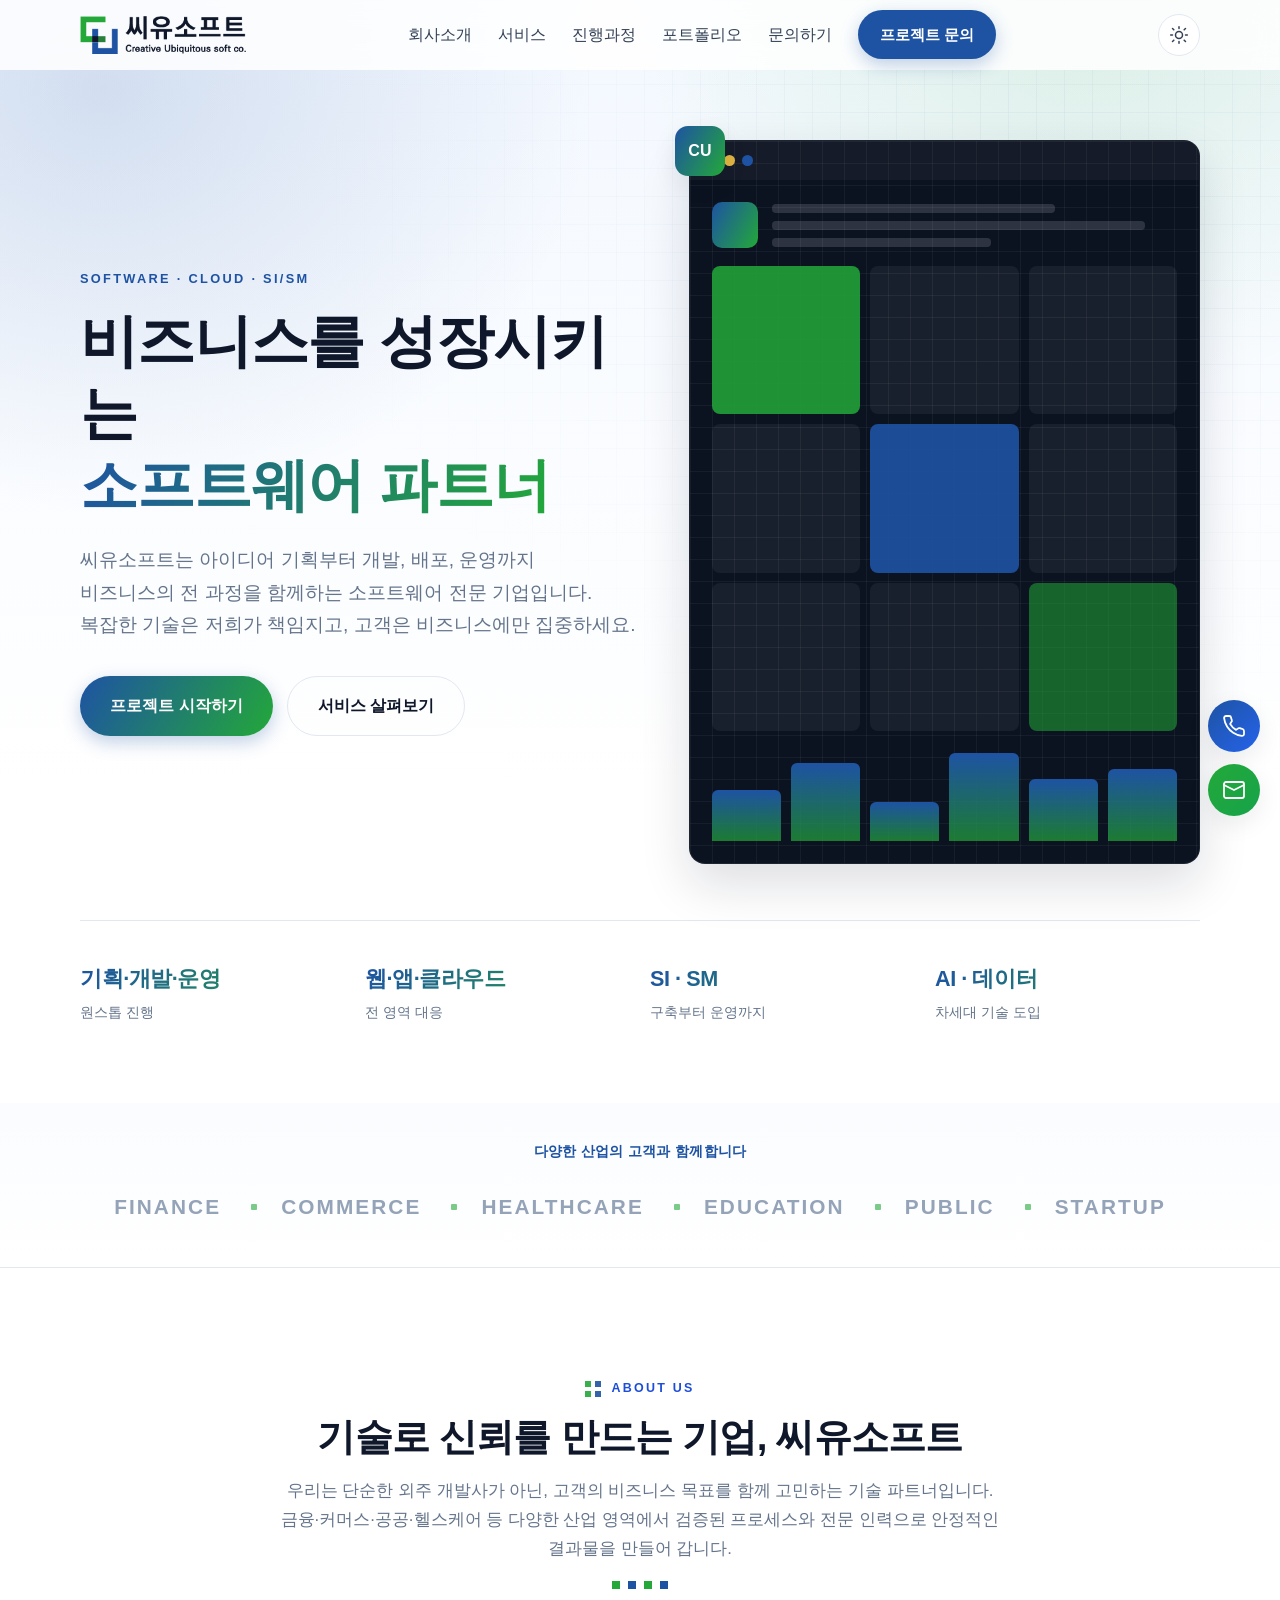
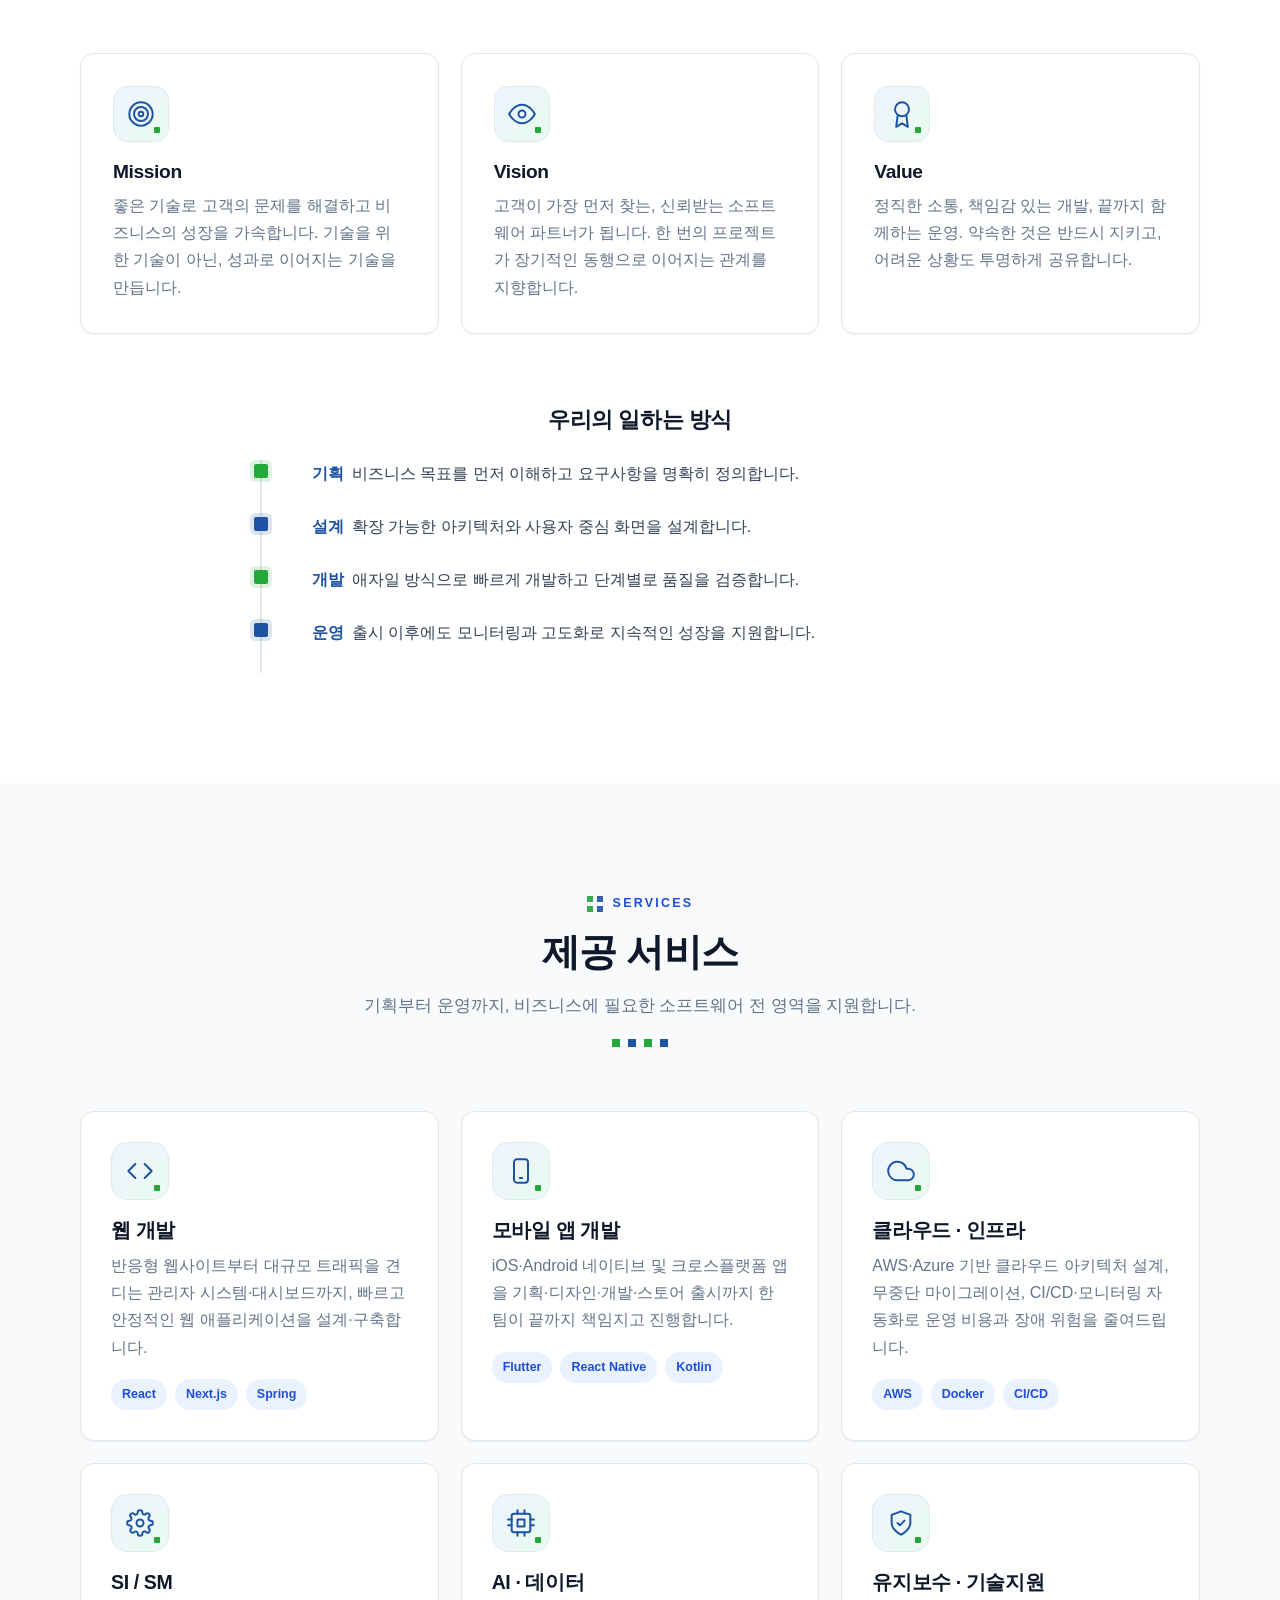
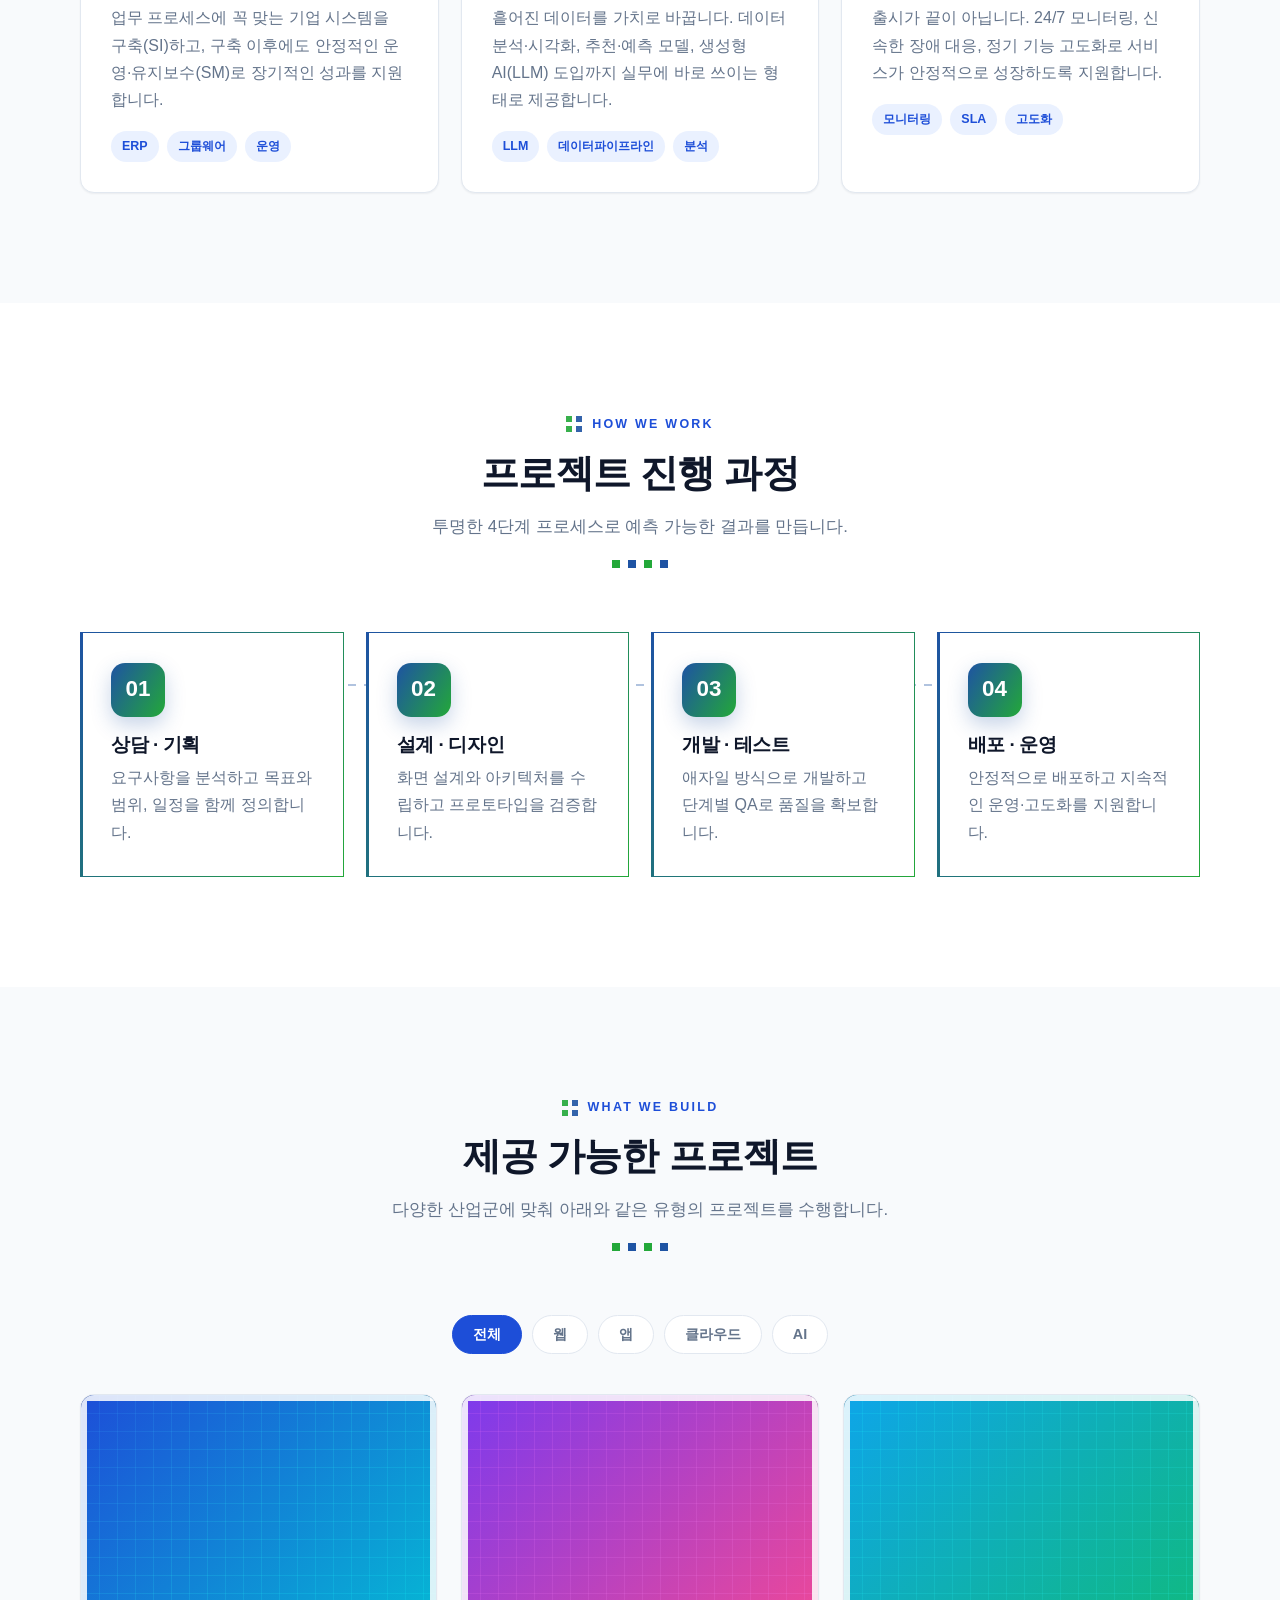
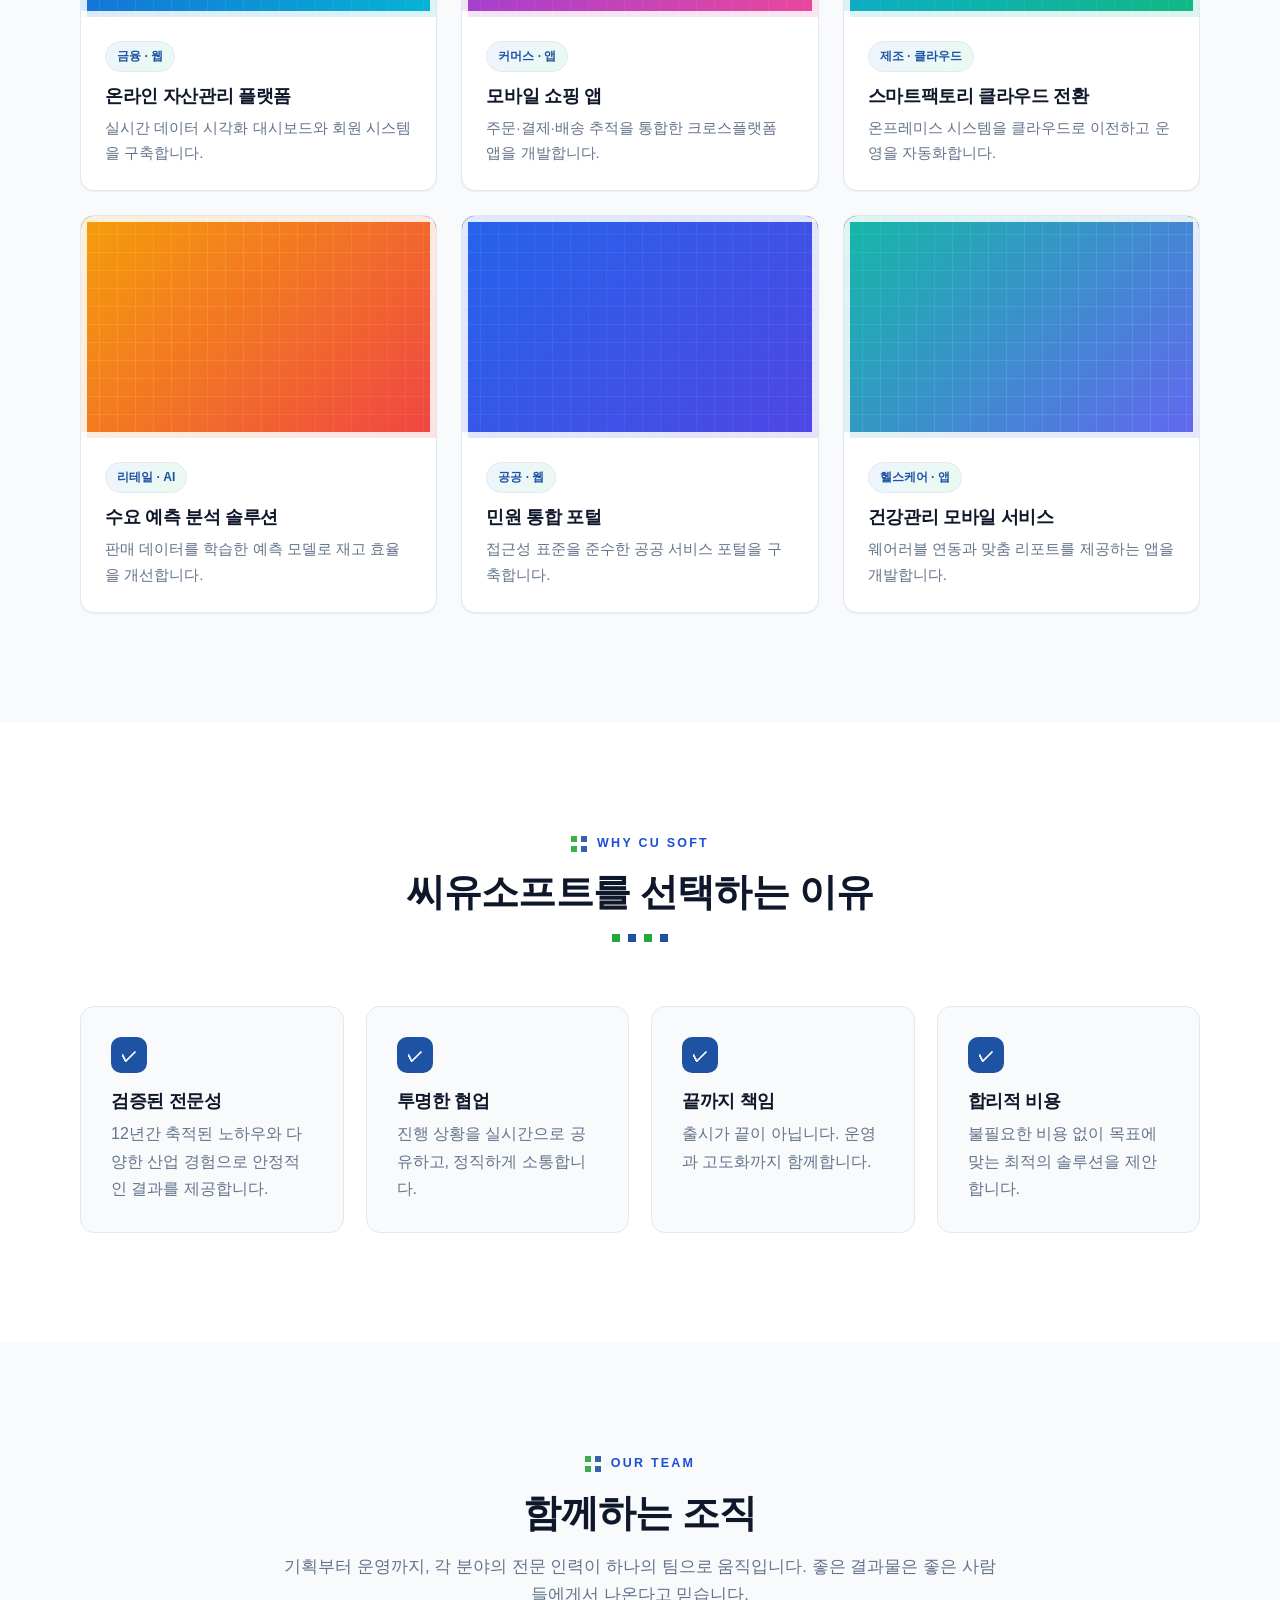
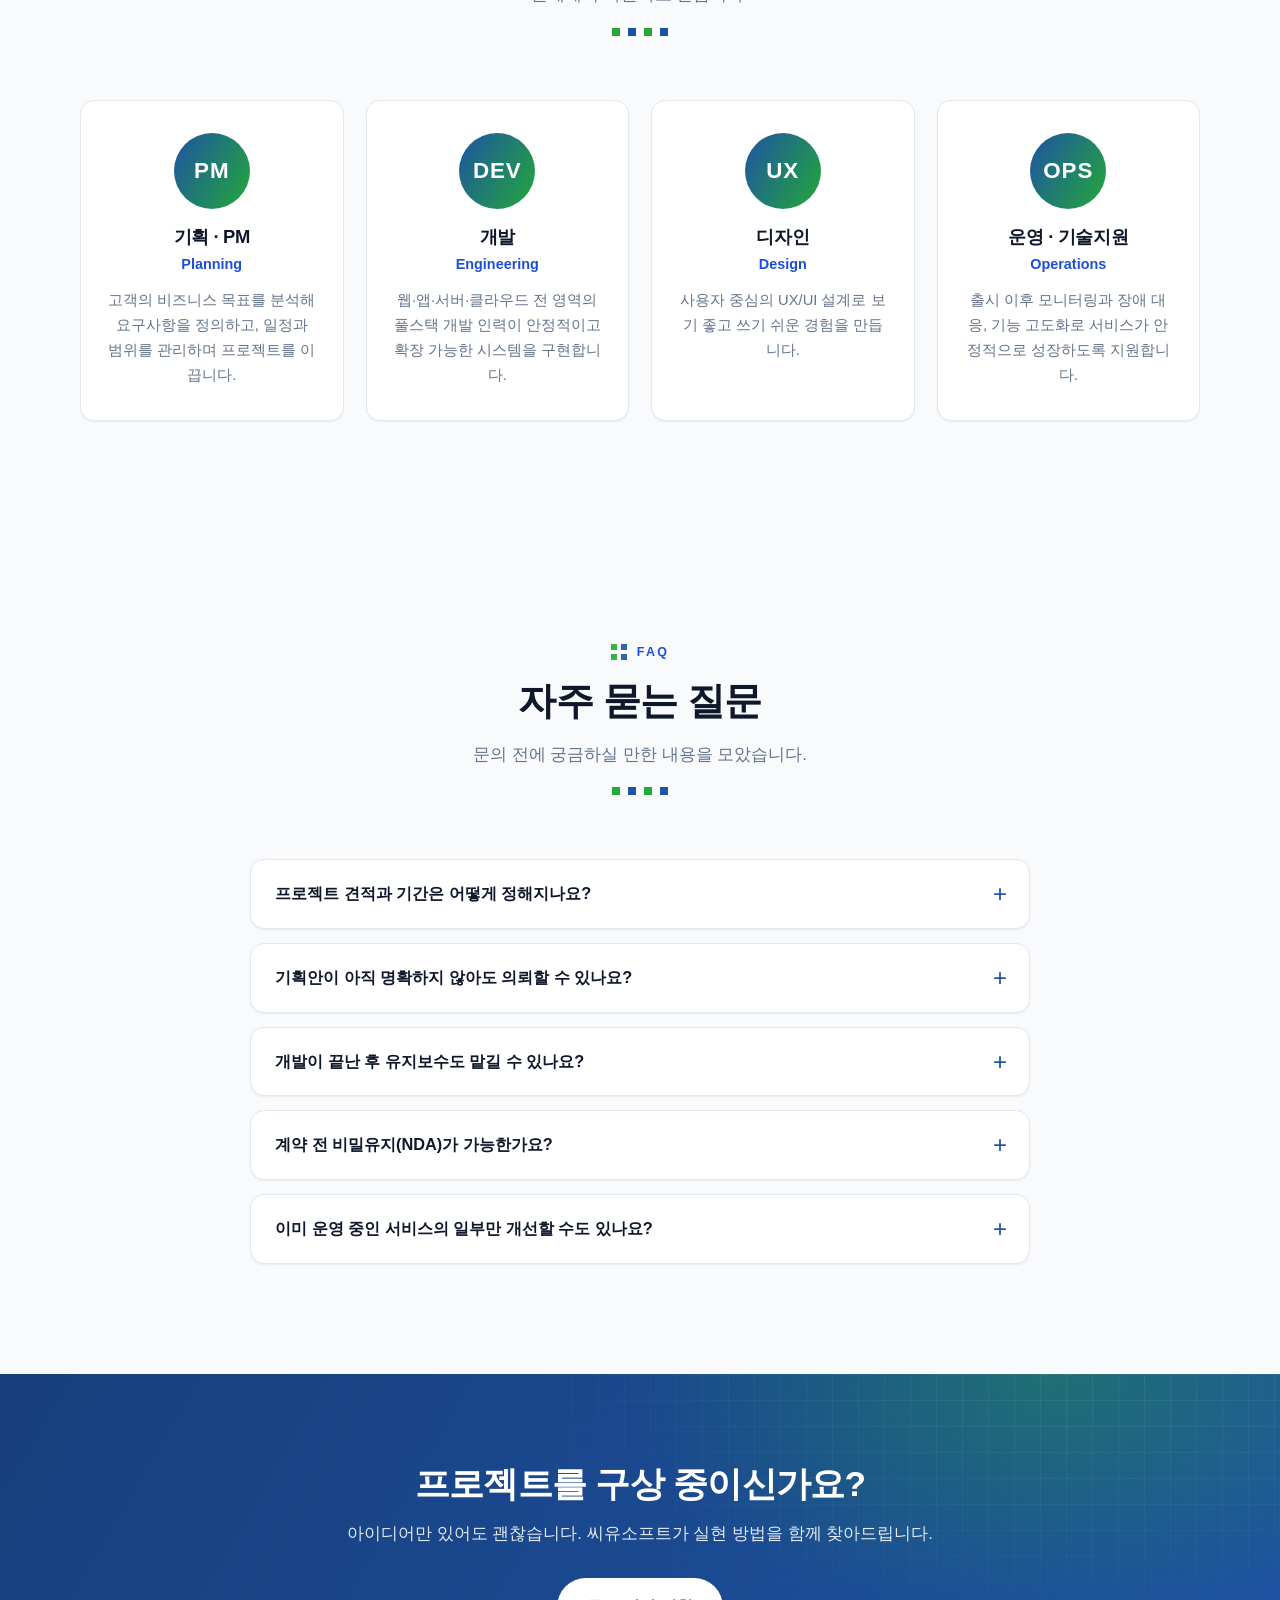
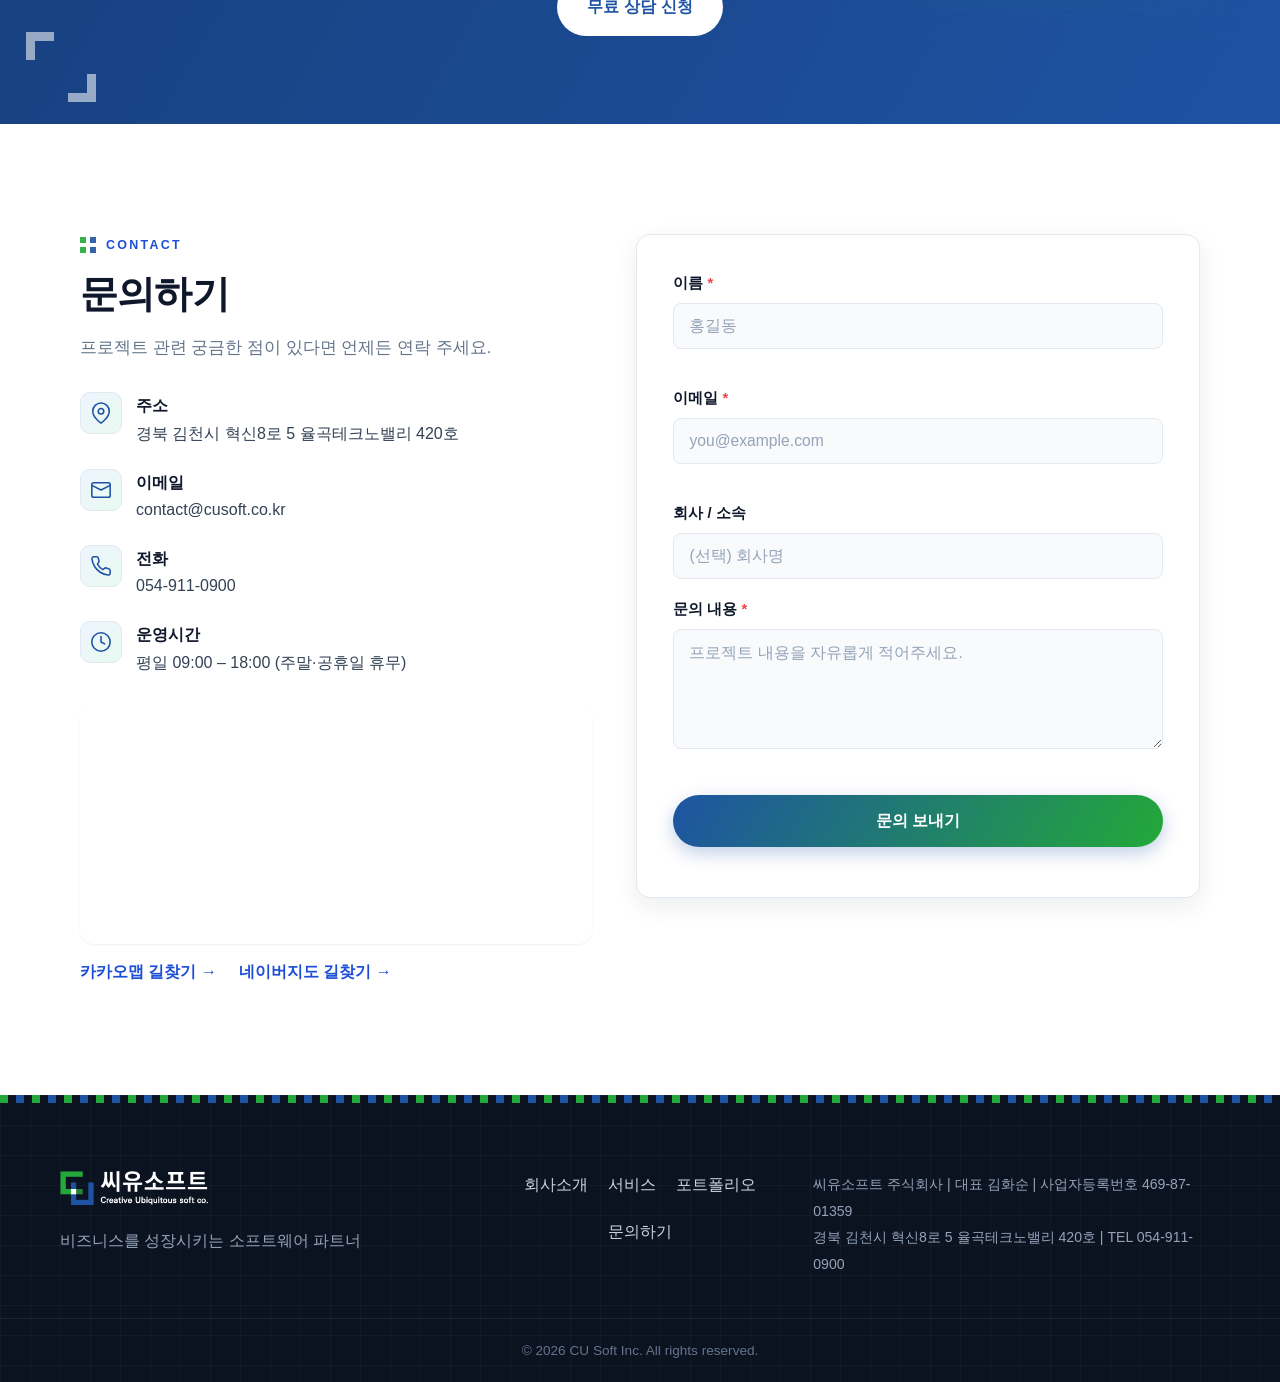
==== commit e7fb8dc9: "보안 강화: CSP·referrer·noreferrer 적용 및 보안 문서화 웹 취약점 점검 결과 클라이언트 XSS 표면은 0(입력 DOM 미반영, textContent, enco" ====
--- a/index.html
+++ b/index.html
@@ -3,6 +3,11 @@
 <head>
   <meta charset="UTF-8" />
   <meta name="viewport" content="width=device-width, initial-scale=1.0" />
+
+  <!-- 보안: 콘텐츠 보안 정책(XSS 방어 심화) · 인라인 스크립트는 해시로만 허용 -->
+  <meta http-equiv="Content-Security-Policy" content="default-src 'self'; base-uri 'self'; object-src 'none'; img-src 'self' data:; font-src 'self' https://fonts.gstatic.com; style-src 'self' 'unsafe-inline' https://fonts.googleapis.com; script-src 'self' 'sha256-eBAuw1S9lDS1qogwV3MHYwoAap5cMtltnVNonZH5wJc='; frame-src https://www.google.com https://maps.google.com; connect-src 'self' https://formspree.io; form-action 'self' https://formspree.io mailto:; upgrade-insecure-requests" />
+  <meta name="referrer" content="strict-origin-when-cross-origin" />
+
   <!-- 다크모드 초기화 (FOUC 방지: 스타일 로드 전에 테마 확정) -->
   <script>
     (function () {
@@ -519,8 +524,8 @@
               width="100%" height="240" style="border:0" loading="lazy"
               referrerpolicy="no-referrer-when-downgrade"></iframe>
             <div class="contact__maplinks">
-              <a class="contact__directions" href="https://map.kakao.com/?q=%EC%9C%A8%EA%B3%A1%ED%85%8C%ED%81%AC%EB%85%B8%EB%B0%B8%EB%A6%AC%20%EA%B9%80%EC%B2%9C" target="_blank" rel="noopener">카카오맵 길찾기 →</a>
-              <a class="contact__directions" href="https://map.naver.com/p/search/%EC%9C%A8%EA%B3%A1%ED%85%8C%ED%81%AC%EB%85%B8%EB%B0%B8%EB%A6%AC%20%EA%B9%80%EC%B2%9C" target="_blank" rel="noopener">네이버지도 길찾기 →</a>
+              <a class="contact__directions" href="https://map.kakao.com/?q=%EC%9C%A8%EA%B3%A1%ED%85%8C%ED%81%AC%EB%85%B8%EB%B0%B8%EB%A6%AC%20%EA%B9%80%EC%B2%9C" target="_blank" rel="noopener noreferrer">카카오맵 길찾기 →</a>
+              <a class="contact__directions" href="https://map.naver.com/p/search/%EC%9C%A8%EA%B3%A1%ED%85%8C%ED%81%AC%EB%85%B8%EB%B0%B8%EB%A6%AC%20%EA%B9%80%EC%B2%9C" target="_blank" rel="noopener noreferrer">네이버지도 길찾기 →</a>
             </div>
           </div>
         </div>
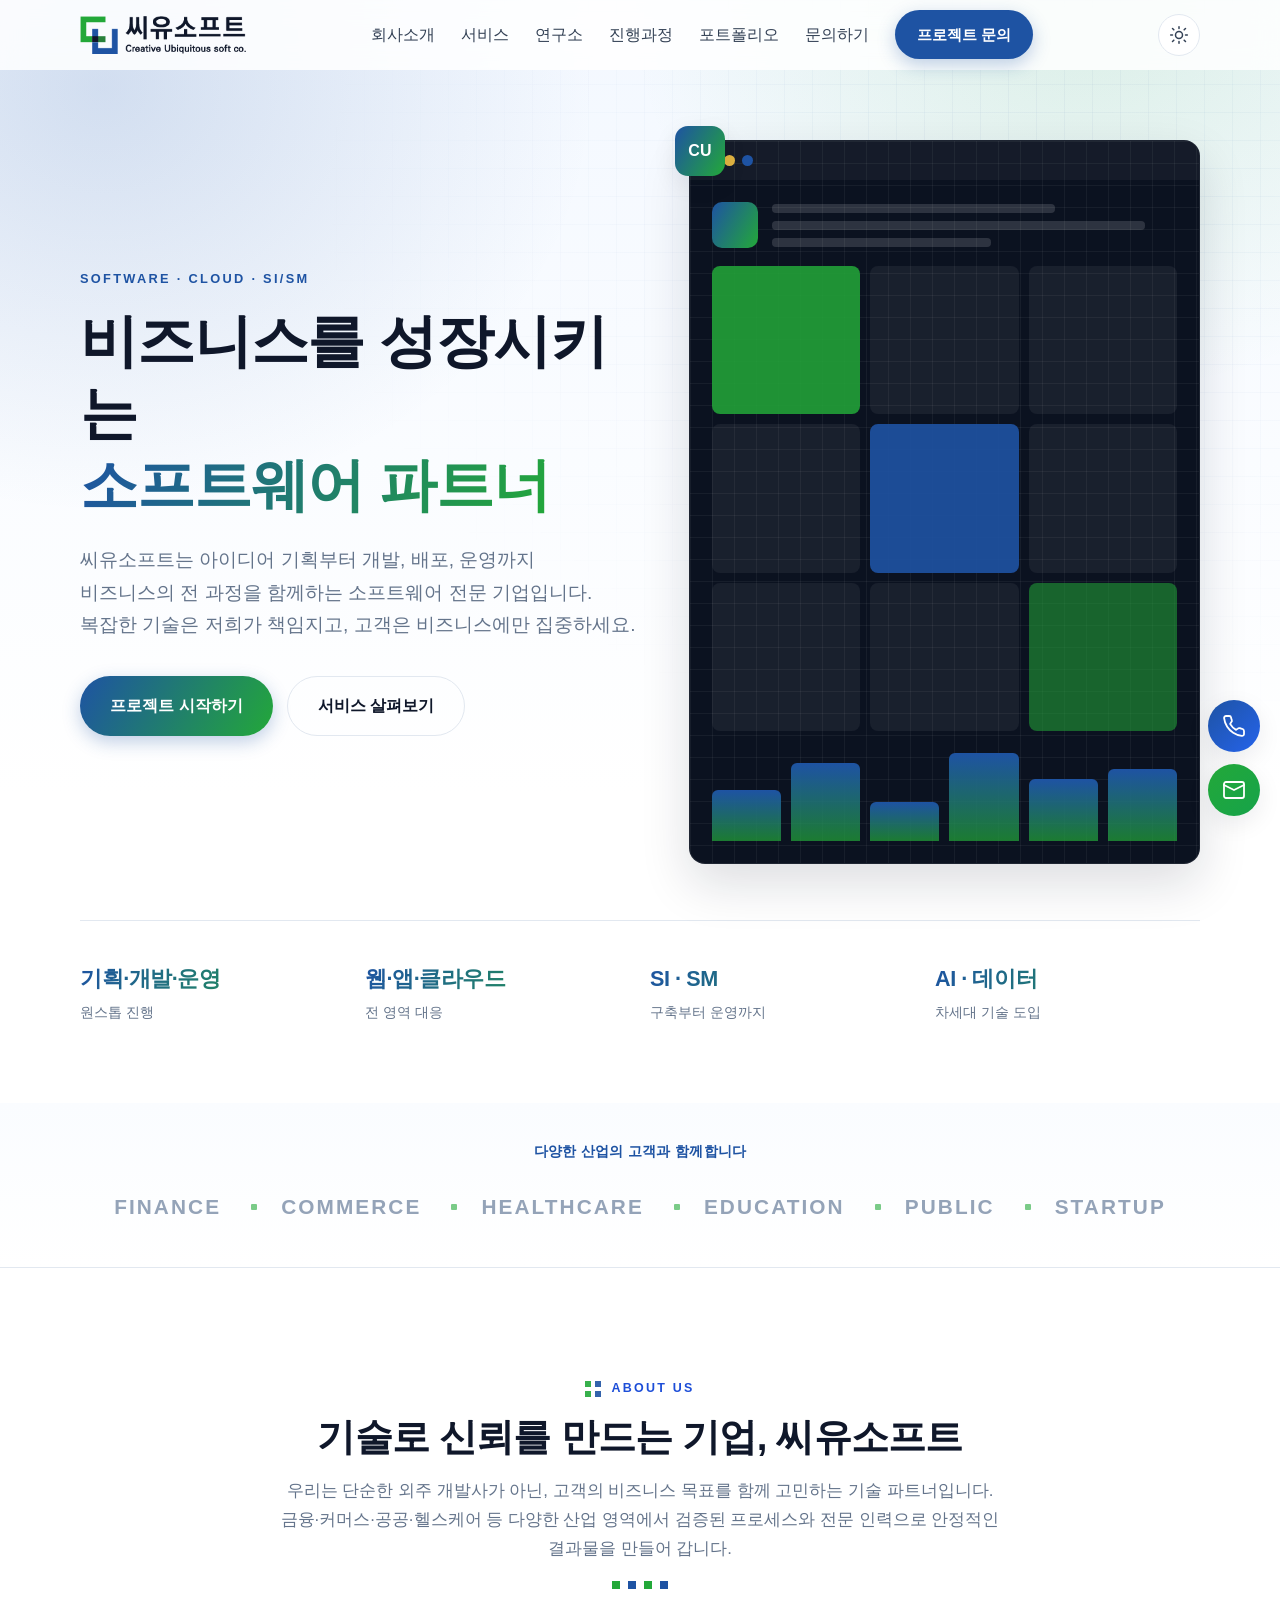
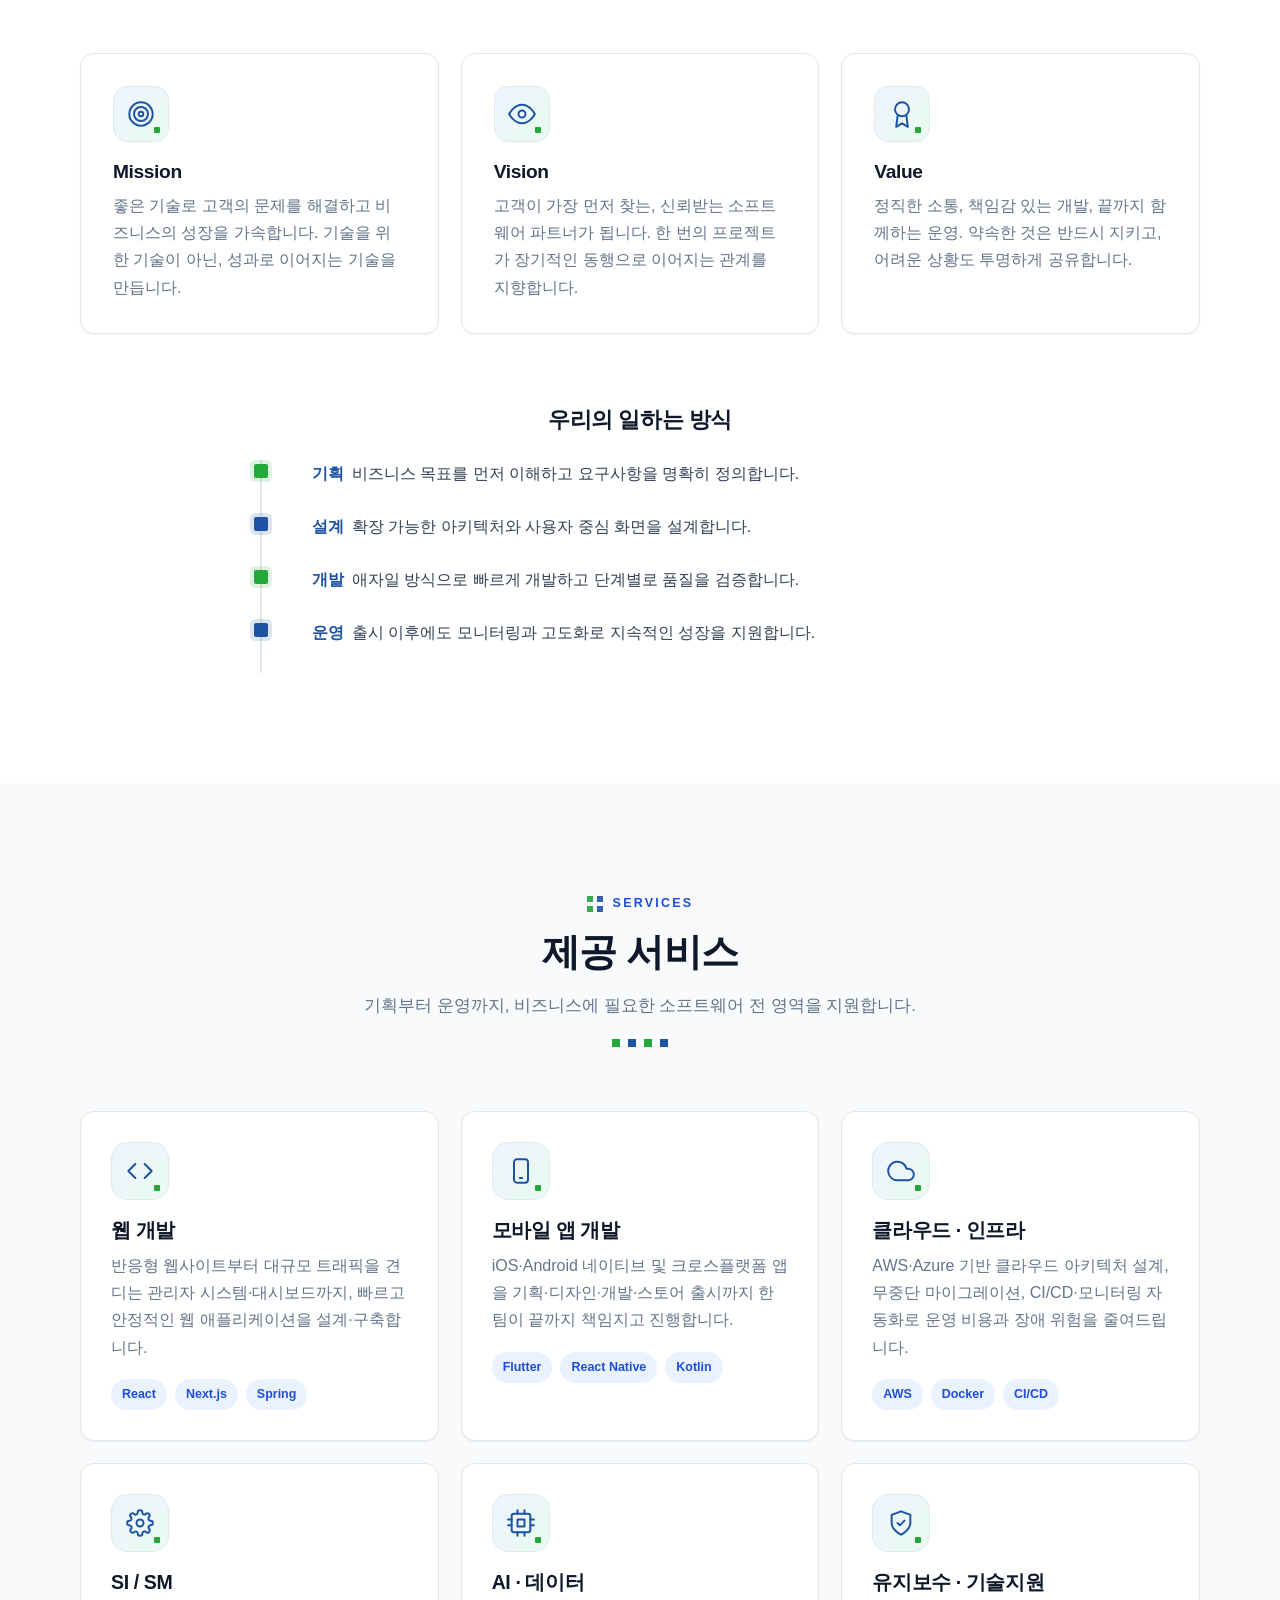
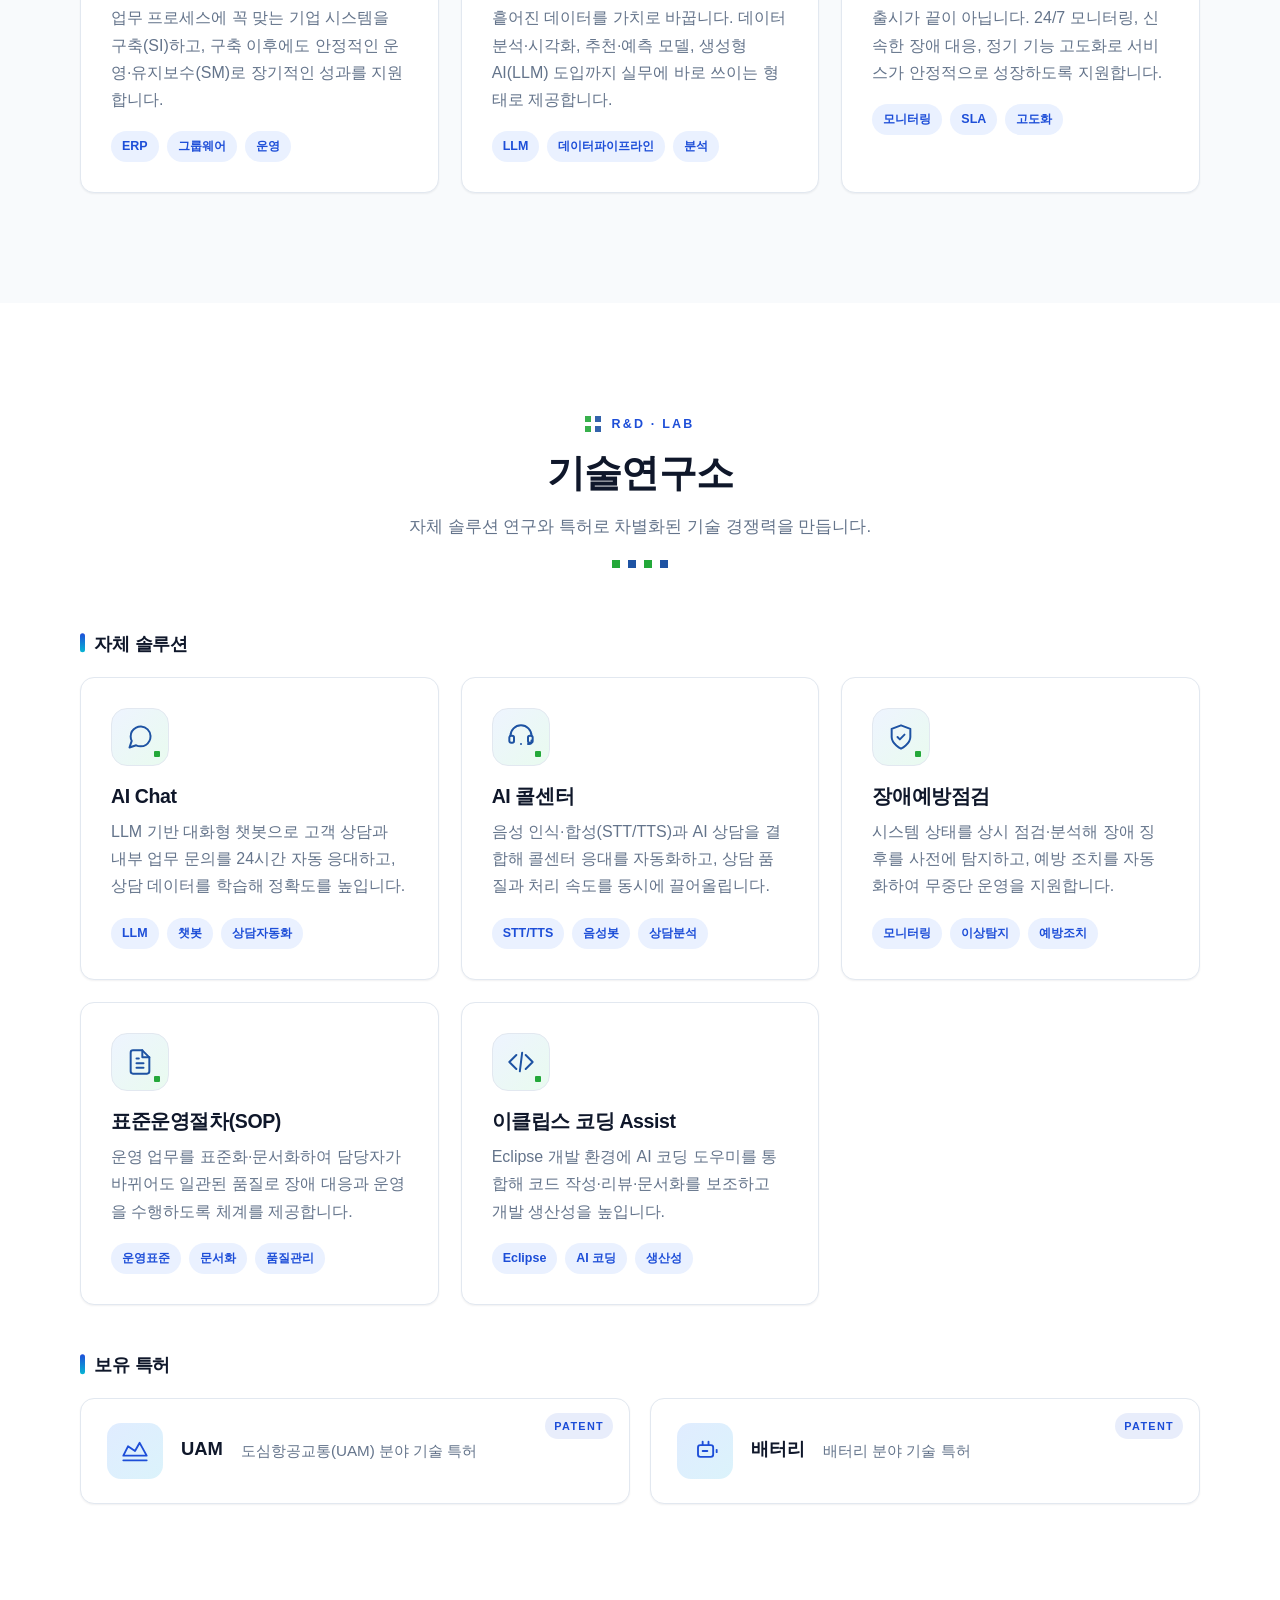
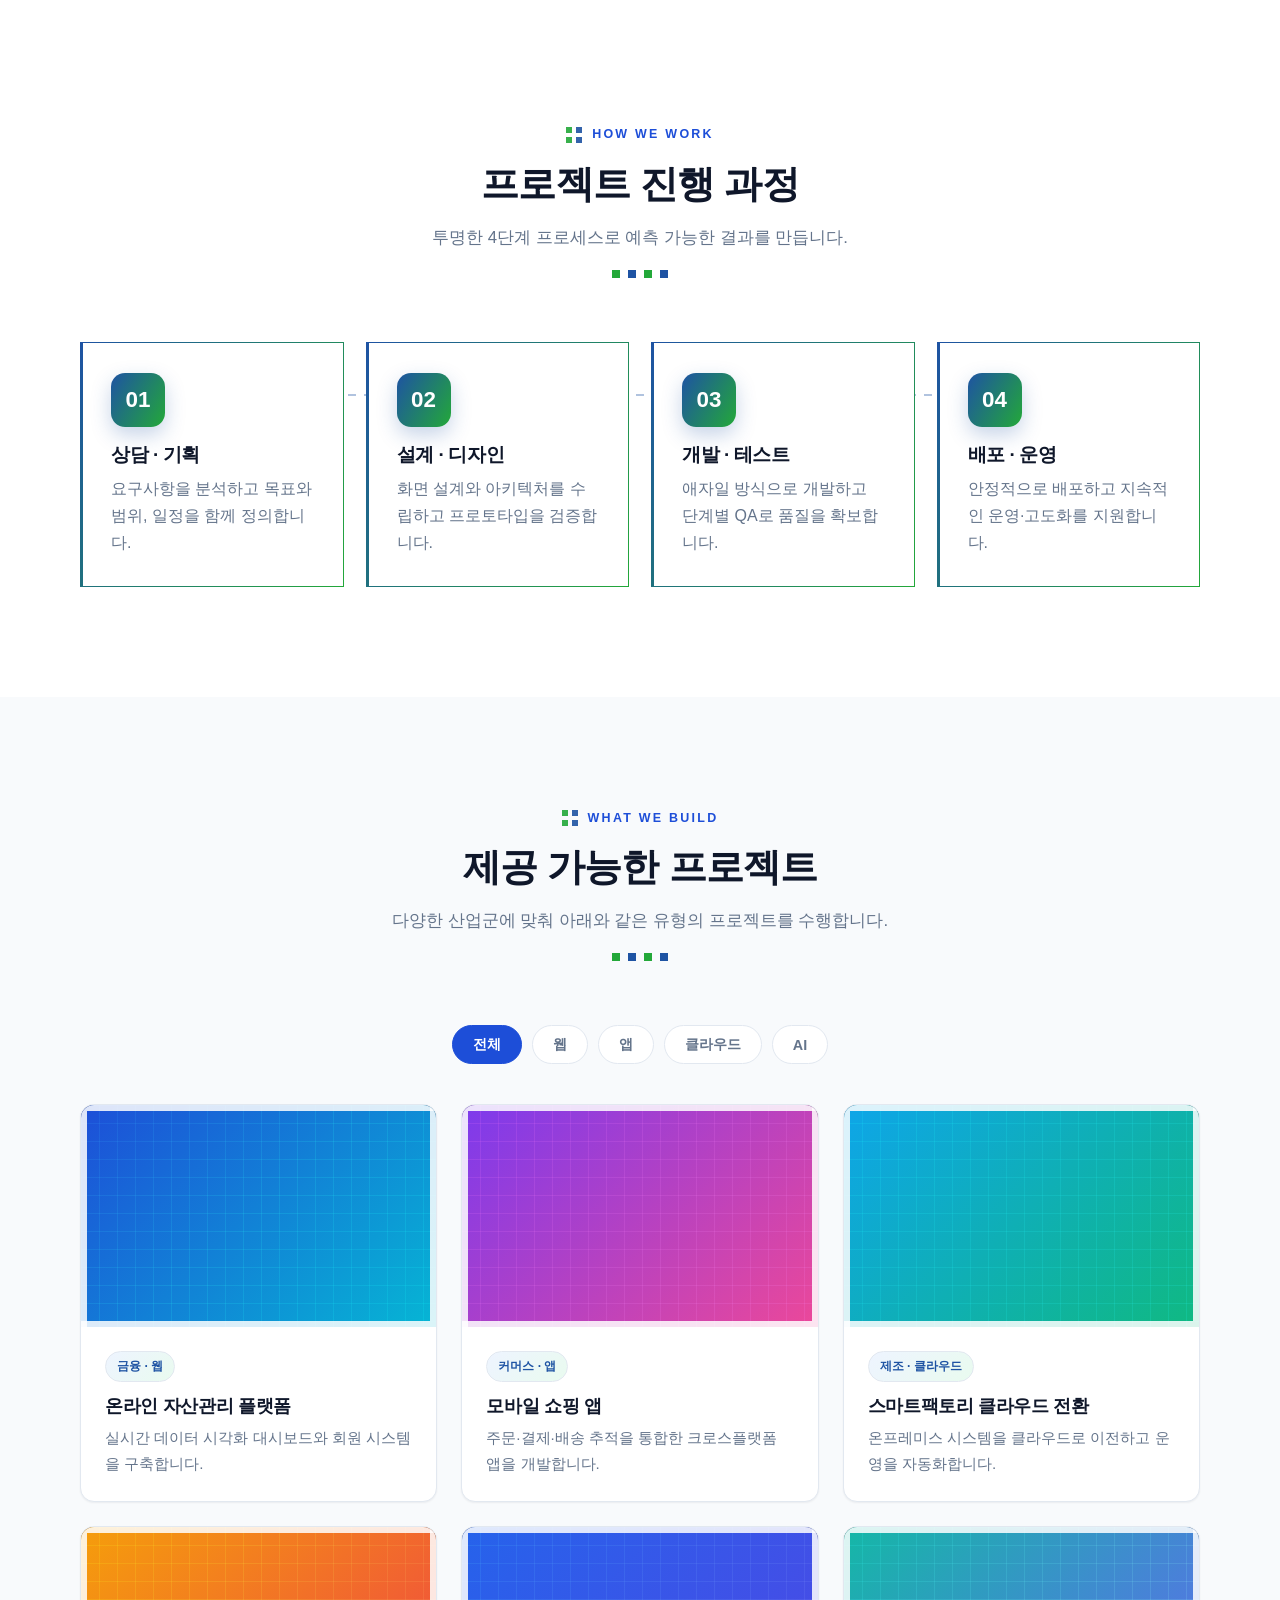
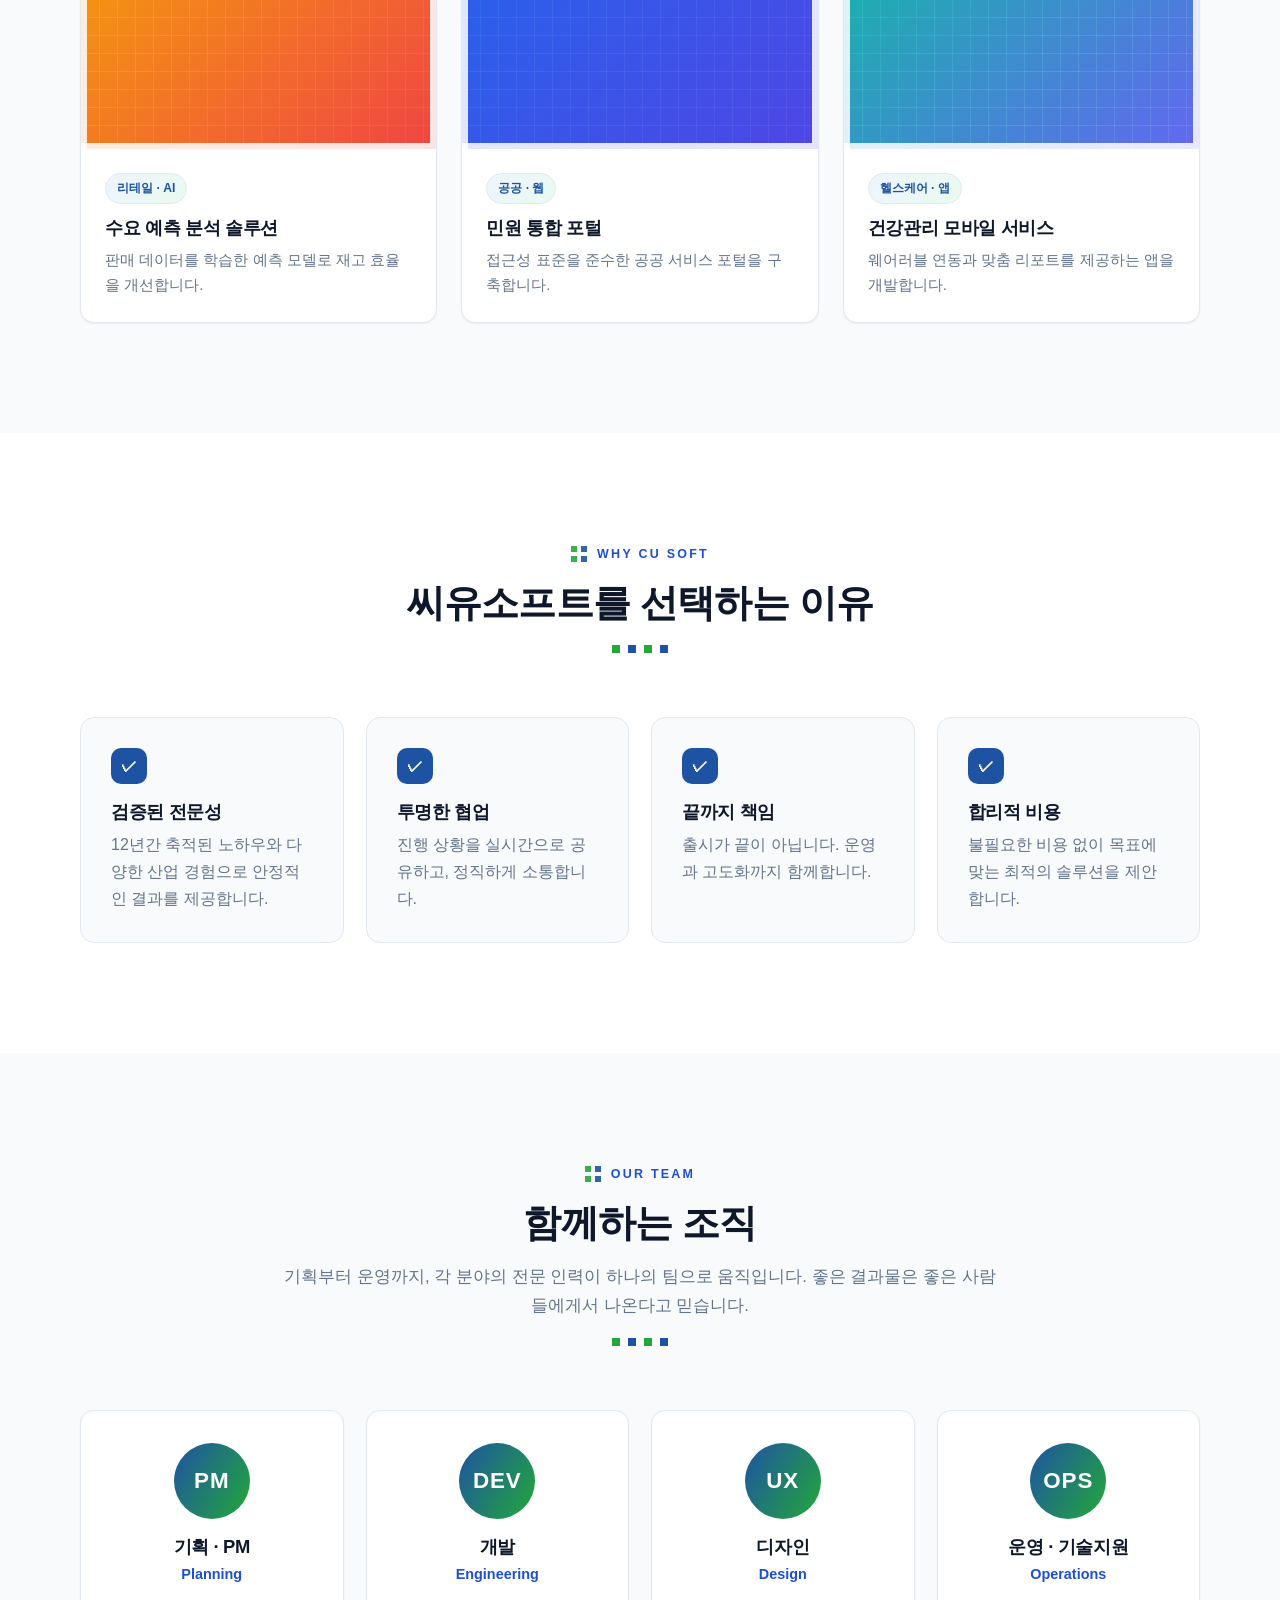
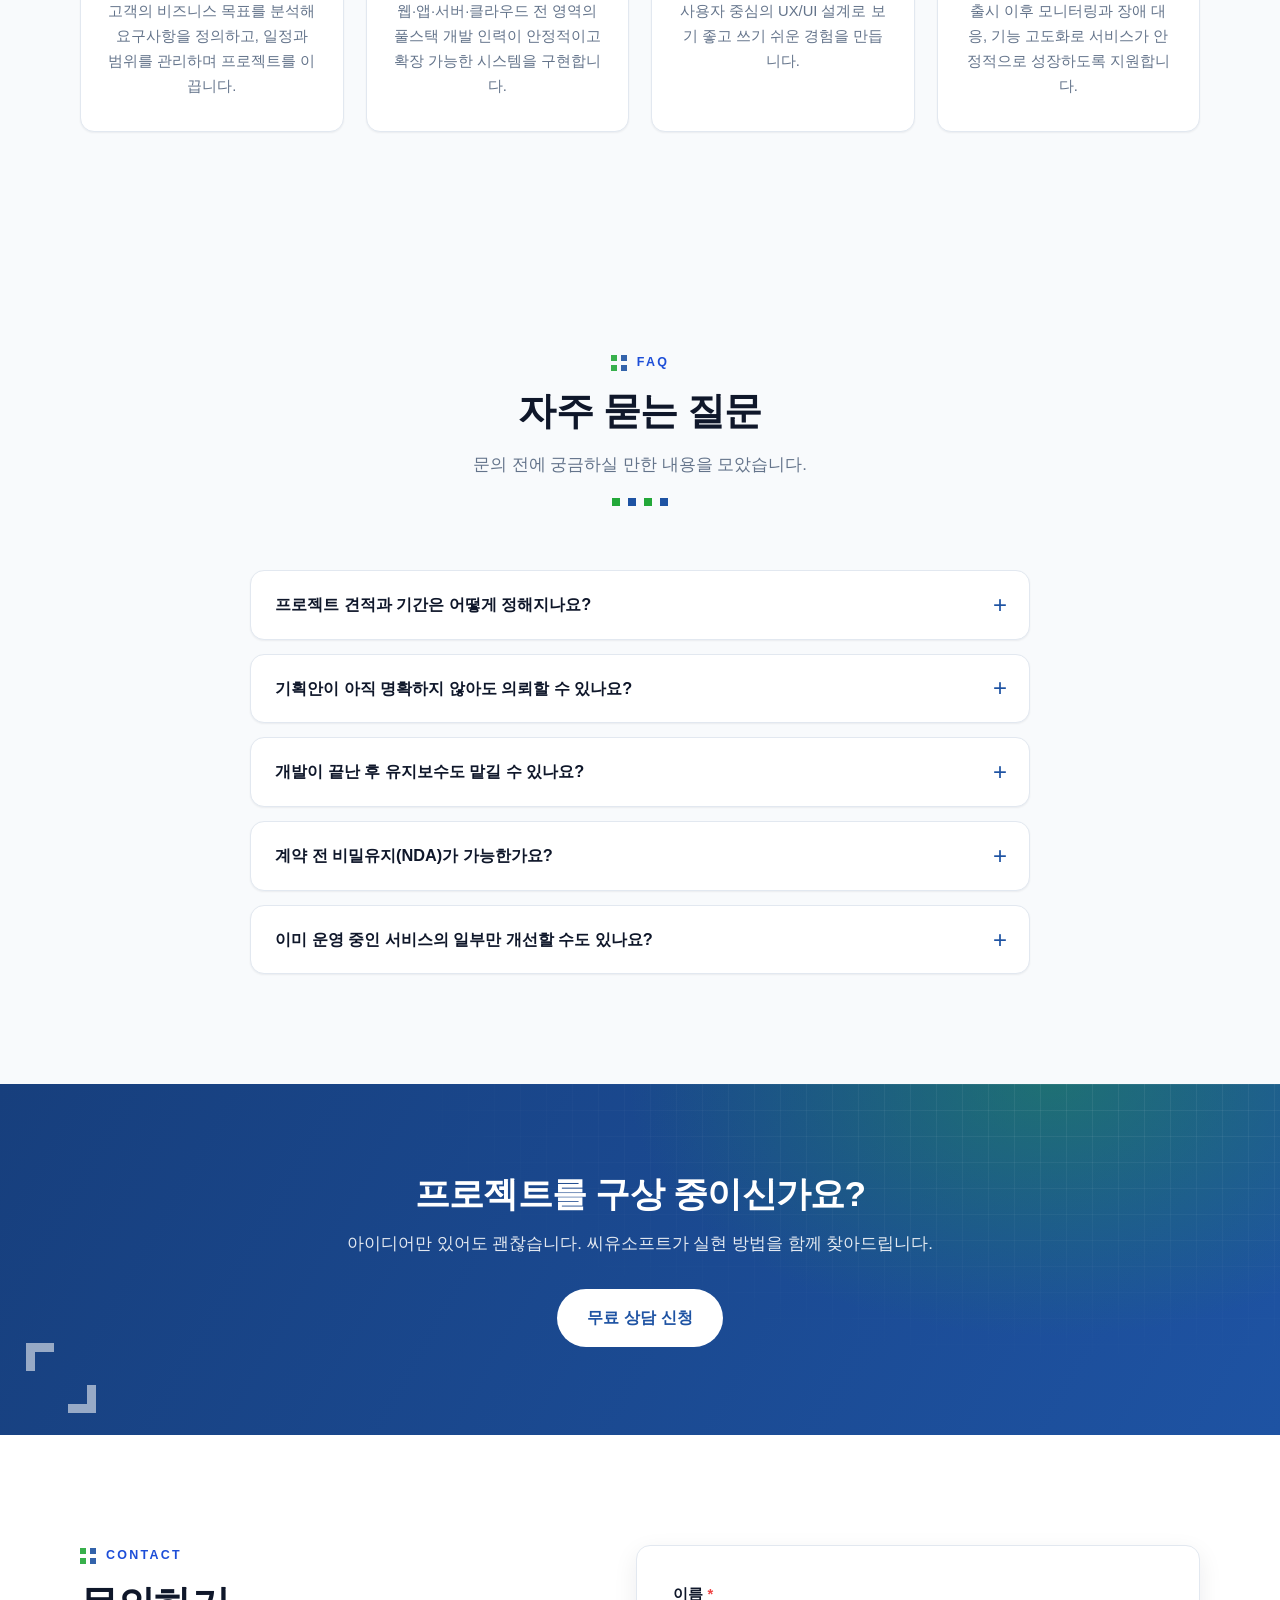
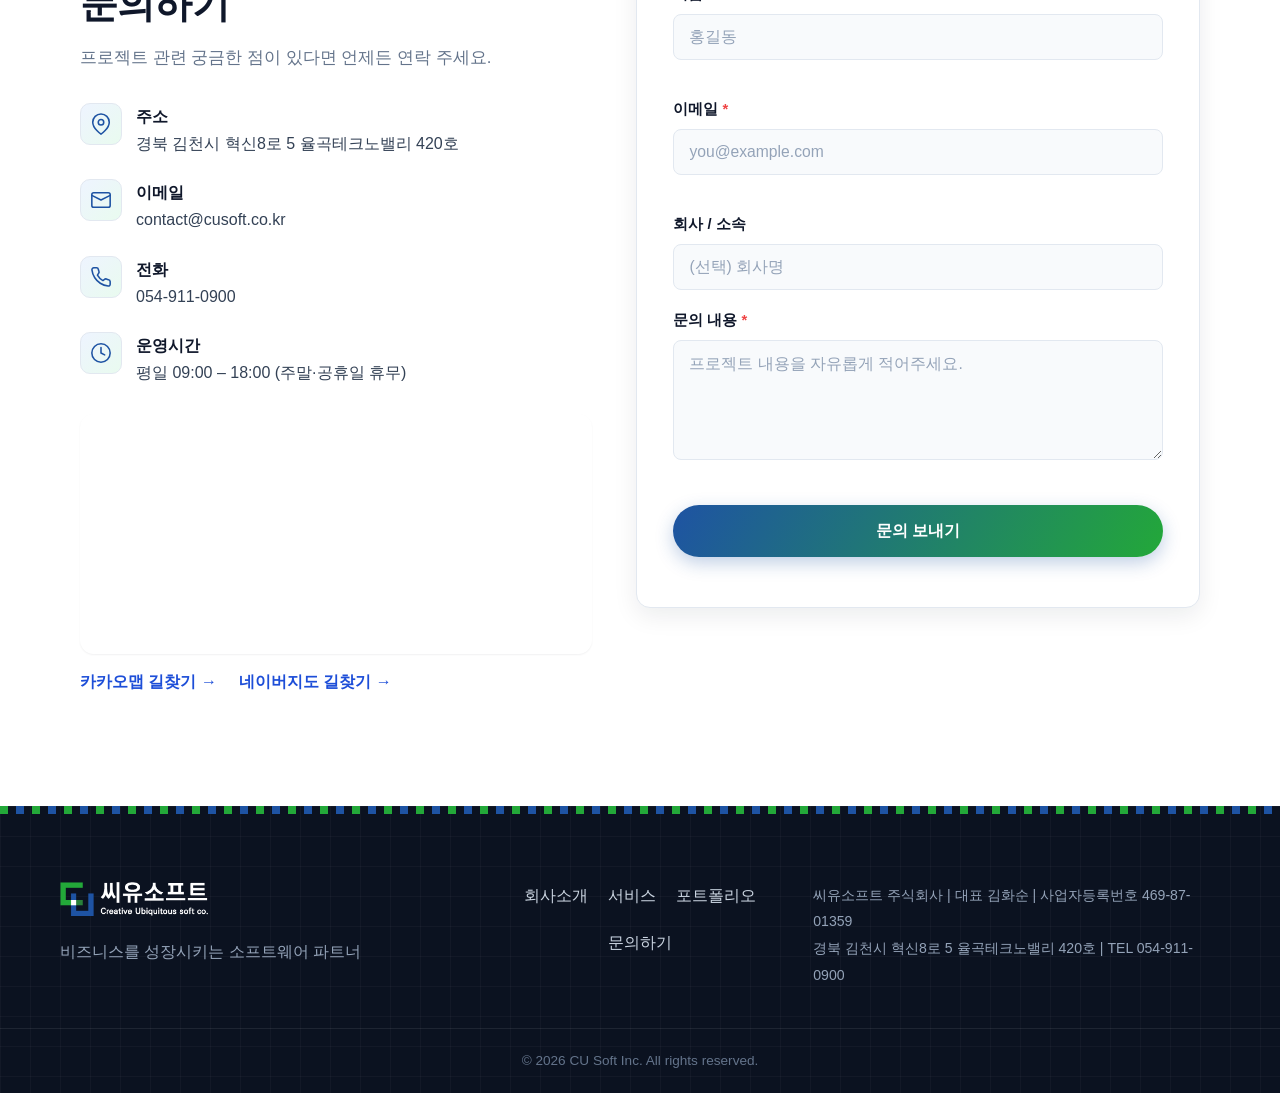
==== commit ef15ae87: "연구소(R&D) 섹션 추가: 자체 솔루션 + 보유 특허 - 내비에 '연구소'(#lab) 추가 - 자체 솔루션 5종 카드: AI Chat, AI 콜센터, 장애예방점검,   표준운영절" ====
--- a/index.html
+++ b/index.html
@@ -85,6 +85,7 @@
         <ul class="nav__list">
           <li><a href="#about">회사소개</a></li>
           <li><a href="#services">서비스</a></li>
+          <li><a href="#lab">연구소</a></li>
           <li><a href="#process">진행과정</a></li>
           <li><a href="#portfolio">포트폴리오</a></li>
           <li><a href="#contact">문의하기</a></li>
@@ -262,6 +263,67 @@
             <h3>유지보수 · 기술지원</h3>
             <p>출시가 끝이 아닙니다. 24/7 모니터링, 신속한 장애 대응, 정기 기능 고도화로 서비스가 안정적으로 성장하도록 지원합니다.</p>
             <ul class="service-card__tags"><li>모니터링</li><li>SLA</li><li>고도화</li></ul>
+          </article>
+        </div>
+      </div>
+    </section>
+
+    <!-- ===== R&D / Lab ===== -->
+    <section class="section lab" id="lab">
+      <div class="container">
+        <div class="section__head">
+          <p class="section__eyebrow">R&amp;D · LAB</p>
+          <h2 class="section__title">기술연구소</h2>
+          <p class="section__lead">자체 솔루션 연구와 특허로 차별화된 기술 경쟁력을 만듭니다.</p>
+        </div>
+
+        <h3 class="lab__subhead">자체 솔루션</h3>
+        <div class="services__grid">
+          <article class="service-card">
+            <div class="service-card__icon" aria-hidden="true"><svg class="ic" viewBox="0 0 24 24" fill="none" stroke="currentColor" stroke-width="1.7" stroke-linecap="round" stroke-linejoin="round" aria-hidden="true"><path d="M21 11.5a8.38 8.38 0 0 1-.9 3.8 8.5 8.5 0 0 1-7.6 4.7 8.38 8.38 0 0 1-3.8-.9L3 21l1.9-5.7a8.38 8.38 0 0 1-.9-3.8 8.5 8.5 0 0 1 4.7-7.6 8.38 8.38 0 0 1 3.8-.9h.5a8.48 8.48 0 0 1 8 8v.5z"/></svg></div>
+            <h3>AI Chat</h3>
+            <p>LLM 기반 대화형 챗봇으로 고객 상담과 내부 업무 문의를 24시간 자동 응대하고, 상담 데이터를 학습해 정확도를 높입니다.</p>
+            <ul class="service-card__tags"><li>LLM</li><li>챗봇</li><li>상담자동화</li></ul>
+          </article>
+          <article class="service-card">
+            <div class="service-card__icon" aria-hidden="true"><svg class="ic" viewBox="0 0 24 24" fill="none" stroke="currentColor" stroke-width="1.7" stroke-linecap="round" stroke-linejoin="round" aria-hidden="true"><path d="M3 11a9 9 0 0 1 18 0"/><path d="M21 15v1a2 2 0 0 1-2 2h-1"/><rect x="2" y="11" width="4" height="6" rx="1.5"/><rect x="18" y="11" width="4" height="6" rx="1.5"/><path d="M12 18v0"/></svg></div>
+            <h3>AI 콜센터</h3>
+            <p>음성 인식·합성(STT/TTS)과 AI 상담을 결합해 콜센터 응대를 자동화하고, 상담 품질과 처리 속도를 동시에 끌어올립니다.</p>
+            <ul class="service-card__tags"><li>STT/TTS</li><li>음성봇</li><li>상담분석</li></ul>
+          </article>
+          <article class="service-card">
+            <div class="service-card__icon" aria-hidden="true"><svg class="ic" viewBox="0 0 24 24" fill="none" stroke="currentColor" stroke-width="1.7" stroke-linecap="round" stroke-linejoin="round" aria-hidden="true"><path d="M12 22s8-4 8-10V5l-8-3-8 3v7c0 6 8 10 8 10z"/><polyline points="9 12 11 14 15 10"/></svg></div>
+            <h3>장애예방점검</h3>
+            <p>시스템 상태를 상시 점검·분석해 장애 징후를 사전에 탐지하고, 예방 조치를 자동화하여 무중단 운영을 지원합니다.</p>
+            <ul class="service-card__tags"><li>모니터링</li><li>이상탐지</li><li>예방조치</li></ul>
+          </article>
+          <article class="service-card">
+            <div class="service-card__icon" aria-hidden="true"><svg class="ic" viewBox="0 0 24 24" fill="none" stroke="currentColor" stroke-width="1.7" stroke-linecap="round" stroke-linejoin="round" aria-hidden="true"><path d="M14 2H6a2 2 0 0 0-2 2v16a2 2 0 0 0 2 2h12a2 2 0 0 0 2-2V8z"/><polyline points="14 2 14 8 20 8"/><line x1="9" y1="13" x2="15" y2="13"/><line x1="9" y1="17" x2="15" y2="17"/><line x1="9" y1="9" x2="11" y2="9"/></svg></div>
+            <h3>표준운영절차(SOP)</h3>
+            <p>운영 업무를 표준화·문서화하여 담당자가 바뀌어도 일관된 품질로 장애 대응과 운영을 수행하도록 체계를 제공합니다.</p>
+            <ul class="service-card__tags"><li>운영표준</li><li>문서화</li><li>품질관리</li></ul>
+          </article>
+          <article class="service-card">
+            <div class="service-card__icon" aria-hidden="true"><svg class="ic" viewBox="0 0 24 24" fill="none" stroke="currentColor" stroke-width="1.7" stroke-linecap="round" stroke-linejoin="round" aria-hidden="true"><polyline points="16 18 22 12 16 6"/><polyline points="8 6 2 12 8 18"/><line x1="13" y1="4" x2="11" y2="20"/></svg></div>
+            <h3>이클립스 코딩 Assist</h3>
+            <p>Eclipse 개발 환경에 AI 코딩 도우미를 통합해 코드 작성·리뷰·문서화를 보조하고 개발 생산성을 높입니다.</p>
+            <ul class="service-card__tags"><li>Eclipse</li><li>AI 코딩</li><li>생산성</li></ul>
+          </article>
+        </div>
+
+        <h3 class="lab__subhead">보유 특허</h3>
+        <div class="lab__patents">
+          <article class="patent-card">
+            <span class="patent-card__badge">PATENT</span>
+            <div class="patent-card__icon" aria-hidden="true"><svg class="ic" viewBox="0 0 24 24" fill="none" stroke="currentColor" stroke-width="1.6" stroke-linecap="round" stroke-linejoin="round" aria-hidden="true"><path d="M2 16l4-8 6 4 4-7 6 11z"/><path d="M2 20h20"/></svg></div>
+            <h4>UAM</h4>
+            <p>도심항공교통(UAM) 분야 기술 특허</p>
+          </article>
+          <article class="patent-card">
+            <span class="patent-card__badge">PATENT</span>
+            <div class="patent-card__icon" aria-hidden="true"><svg class="ic" viewBox="0 0 24 24" fill="none" stroke="currentColor" stroke-width="1.6" stroke-linecap="round" stroke-linejoin="round" aria-hidden="true"><rect x="6" y="7" width="13" height="10" rx="2"/><line x1="10" y1="4" x2="10" y2="7"/><line x1="15" y1="4" x2="15" y2="7"/><line x1="22" y1="11" x2="22" y2="13"/><line x1="10" y1="12" x2="14" y2="12"/></svg></div>
+            <h4>배터리</h4>
+            <p>배터리 분야 기술 특허</p>
           </article>
         </div>
       </div>
@@ -520,12 +582,12 @@
           <div class="contact__map">
             <iframe
               title="씨유소프트 오시는 길 — 경북 김천시 혁신8로 5 율곡테크노밸리"
-              src="https://www.google.com/maps?q=%EC%9C%A8%EA%B3%A1%ED%85%8C%ED%81%AC%EB%85%B8%EB%B0%B8%EB%A6%AC%2C%20%EA%B2%BD%EB%B6%81%20%EA%B9%80%EC%B2%9C%EC%8B%9C%20%ED%98%81%EC%8B%A08%EB%A1%9C%205&output=embed"
+              src="https://www.google.com/maps?q=%EA%B2%BD%EB%B6%81%20%EA%B9%80%EC%B2%9C%EC%8B%9C%20%ED%98%81%EC%8B%A08%EB%A1%9C%205%20%EC%9C%A8%EA%B3%A1%ED%85%8C%ED%81%AC%EB%85%B8%EB%B0%B8%EB%A6%AC&output=embed"
               width="100%" height="240" style="border:0" loading="lazy"
               referrerpolicy="no-referrer-when-downgrade"></iframe>
             <div class="contact__maplinks">
-              <a class="contact__directions" href="https://map.kakao.com/?q=%EC%9C%A8%EA%B3%A1%ED%85%8C%ED%81%AC%EB%85%B8%EB%B0%B8%EB%A6%AC%20%EA%B9%80%EC%B2%9C" target="_blank" rel="noopener noreferrer">카카오맵 길찾기 →</a>
-              <a class="contact__directions" href="https://map.naver.com/p/search/%EC%9C%A8%EA%B3%A1%ED%85%8C%ED%81%AC%EB%85%B8%EB%B0%B8%EB%A6%AC%20%EA%B9%80%EC%B2%9C" target="_blank" rel="noopener noreferrer">네이버지도 길찾기 →</a>
+              <a class="contact__directions" href="https://map.kakao.com/?q=%EA%B2%BD%EB%B6%81%20%EA%B9%80%EC%B2%9C%EC%8B%9C%20%ED%98%81%EC%8B%A08%EB%A1%9C%205" target="_blank" rel="noopener noreferrer">카카오맵 길찾기 →</a>
+              <a class="contact__directions" href="https://map.naver.com/p/search/%EA%B2%BD%EB%B6%81%20%EA%B9%80%EC%B2%9C%EC%8B%9C%20%ED%98%81%EC%8B%A08%EB%A1%9C%205" target="_blank" rel="noopener noreferrer">네이버지도 길찾기 →</a>
             </div>
           </div>
         </div>
--- a/css/style.css
+++ b/css/style.css
@@ -894,3 +894,46 @@
 @media (max-width: 860px) {
   [data-theme="dark"] .nav { background: var(--c-bg); }
 }
+
+/* ---------- 연구소 (R&D / Lab) ---------- */
+.lab__subhead {
+  font-size: 1.15rem; font-weight: 900; color: var(--c-ink); letter-spacing: -.01em;
+  margin: 8px 0 22px; padding-left: 14px; position: relative;
+}
+.lab__subhead::before {
+  content: ""; position: absolute; left: 0; top: 50%; transform: translateY(-50%);
+  width: 5px; height: 1.05em; border-radius: 3px;
+  background: linear-gradient(180deg, var(--c-primary), var(--c-accent));
+}
+.lab .services__grid + .lab__subhead { margin-top: 48px; }
+
+.lab__patents {
+  display: grid; grid-template-columns: 1fr; gap: 20px;
+}
+.patent-card {
+  position: relative; display: flex; align-items: center; gap: 18px;
+  background: var(--c-bg); border: 1px solid var(--c-line); border-radius: var(--radius);
+  padding: 24px 26px; box-shadow: var(--shadow-sm);
+  transition: transform .2s ease, box-shadow .2s ease, border-color .2s ease;
+}
+.patent-card:hover { transform: translateY(-4px); box-shadow: var(--shadow-md); border-color: var(--c-primary); }
+.patent-card__badge {
+  position: absolute; top: 14px; right: 16px;
+  font-size: .68rem; font-weight: 800; letter-spacing: .12em; color: var(--c-primary);
+  background: rgba(29, 78, 216, .1); padding: 4px 9px; border-radius: 999px;
+}
+.patent-card__icon {
+  flex: none; width: 56px; height: 56px; display: grid; place-items: center;
+  border-radius: 14px; color: var(--c-primary);
+  background: linear-gradient(135deg, #e0ecff, #dbf3fb);
+}
+.patent-card__icon .ic { width: 28px; height: 28px; }
+.patent-card h4 { margin: 0 0 4px; font-size: 1.15rem; color: var(--c-ink); font-weight: 900; }
+.patent-card p { color: var(--c-muted); font-size: .95rem; }
+
+[data-theme="dark"] .patent-card__icon { background: linear-gradient(135deg, #15294a, #123524); }
+[data-theme="dark"] .patent-card__badge { background: rgba(96, 165, 250, .14); }
+
+@media (min-width: 720px) {
+  .lab__patents { grid-template-columns: repeat(2, 1fr); }
+}
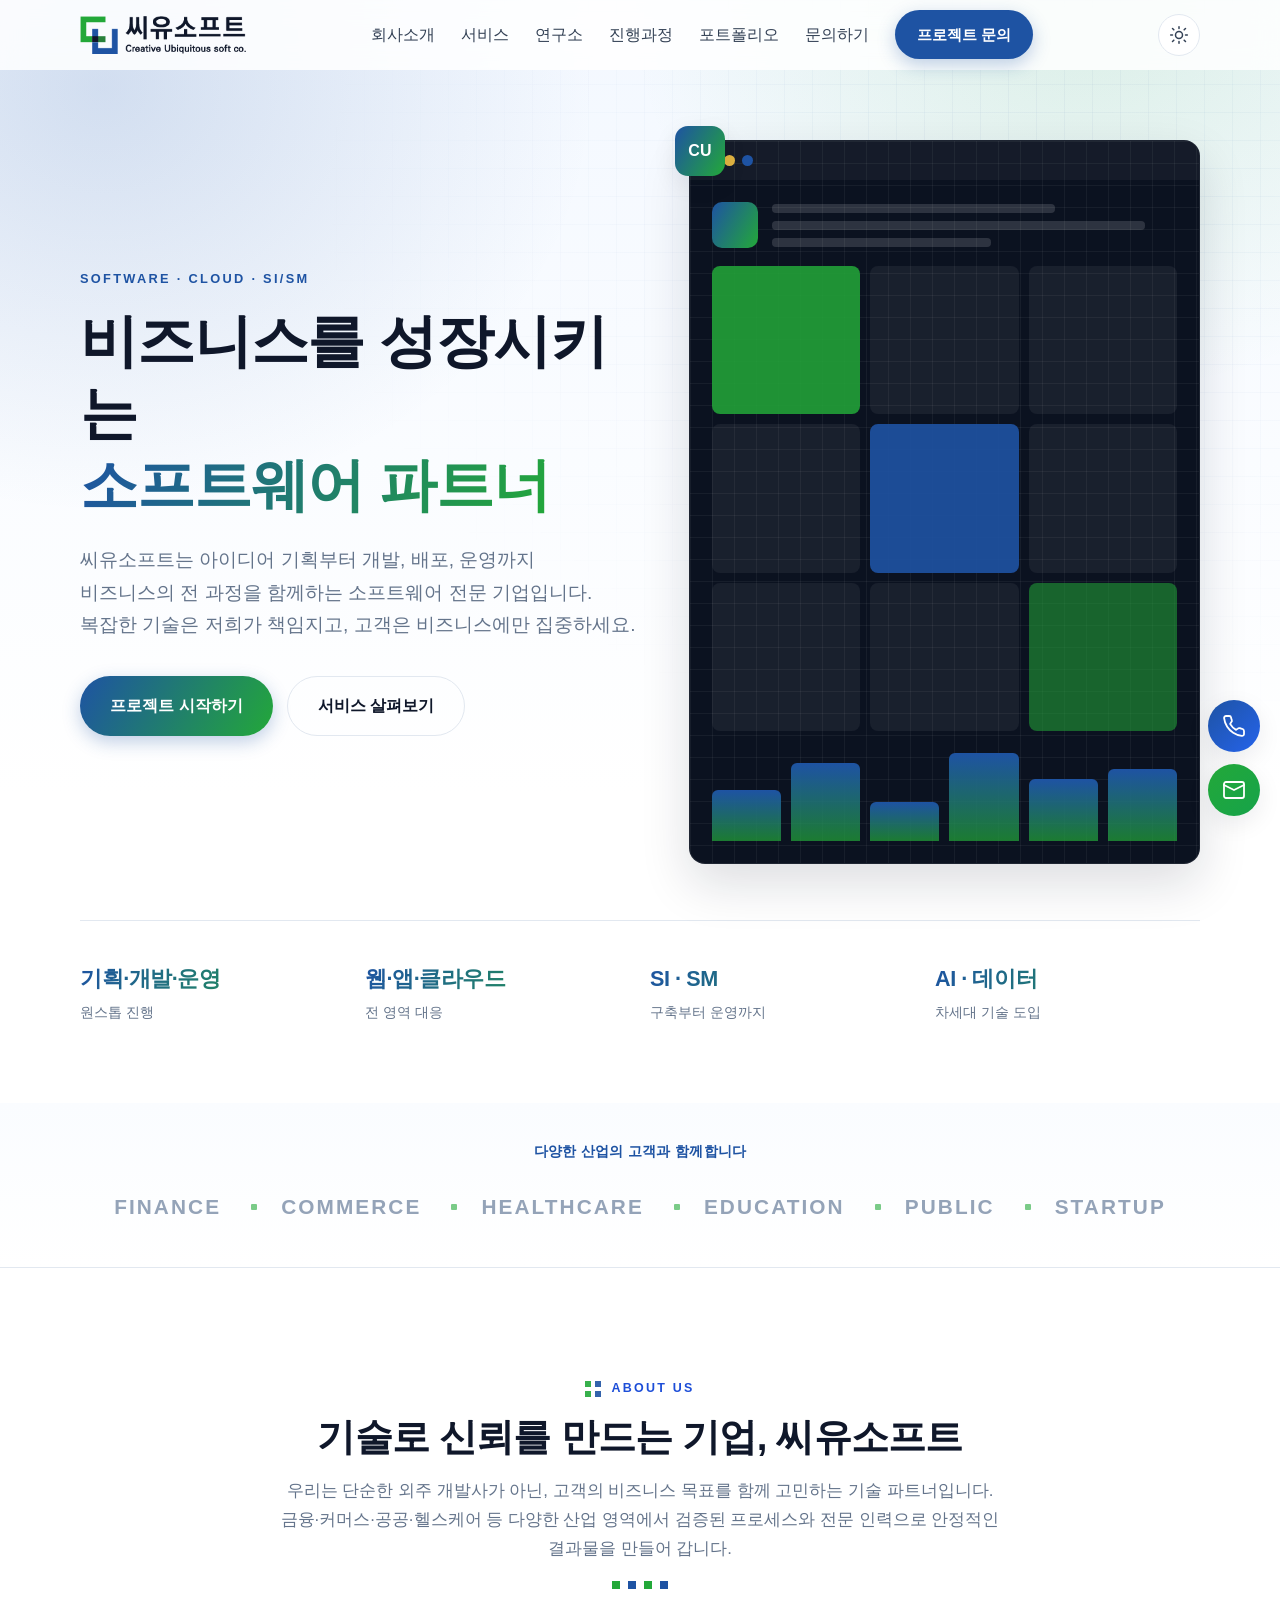
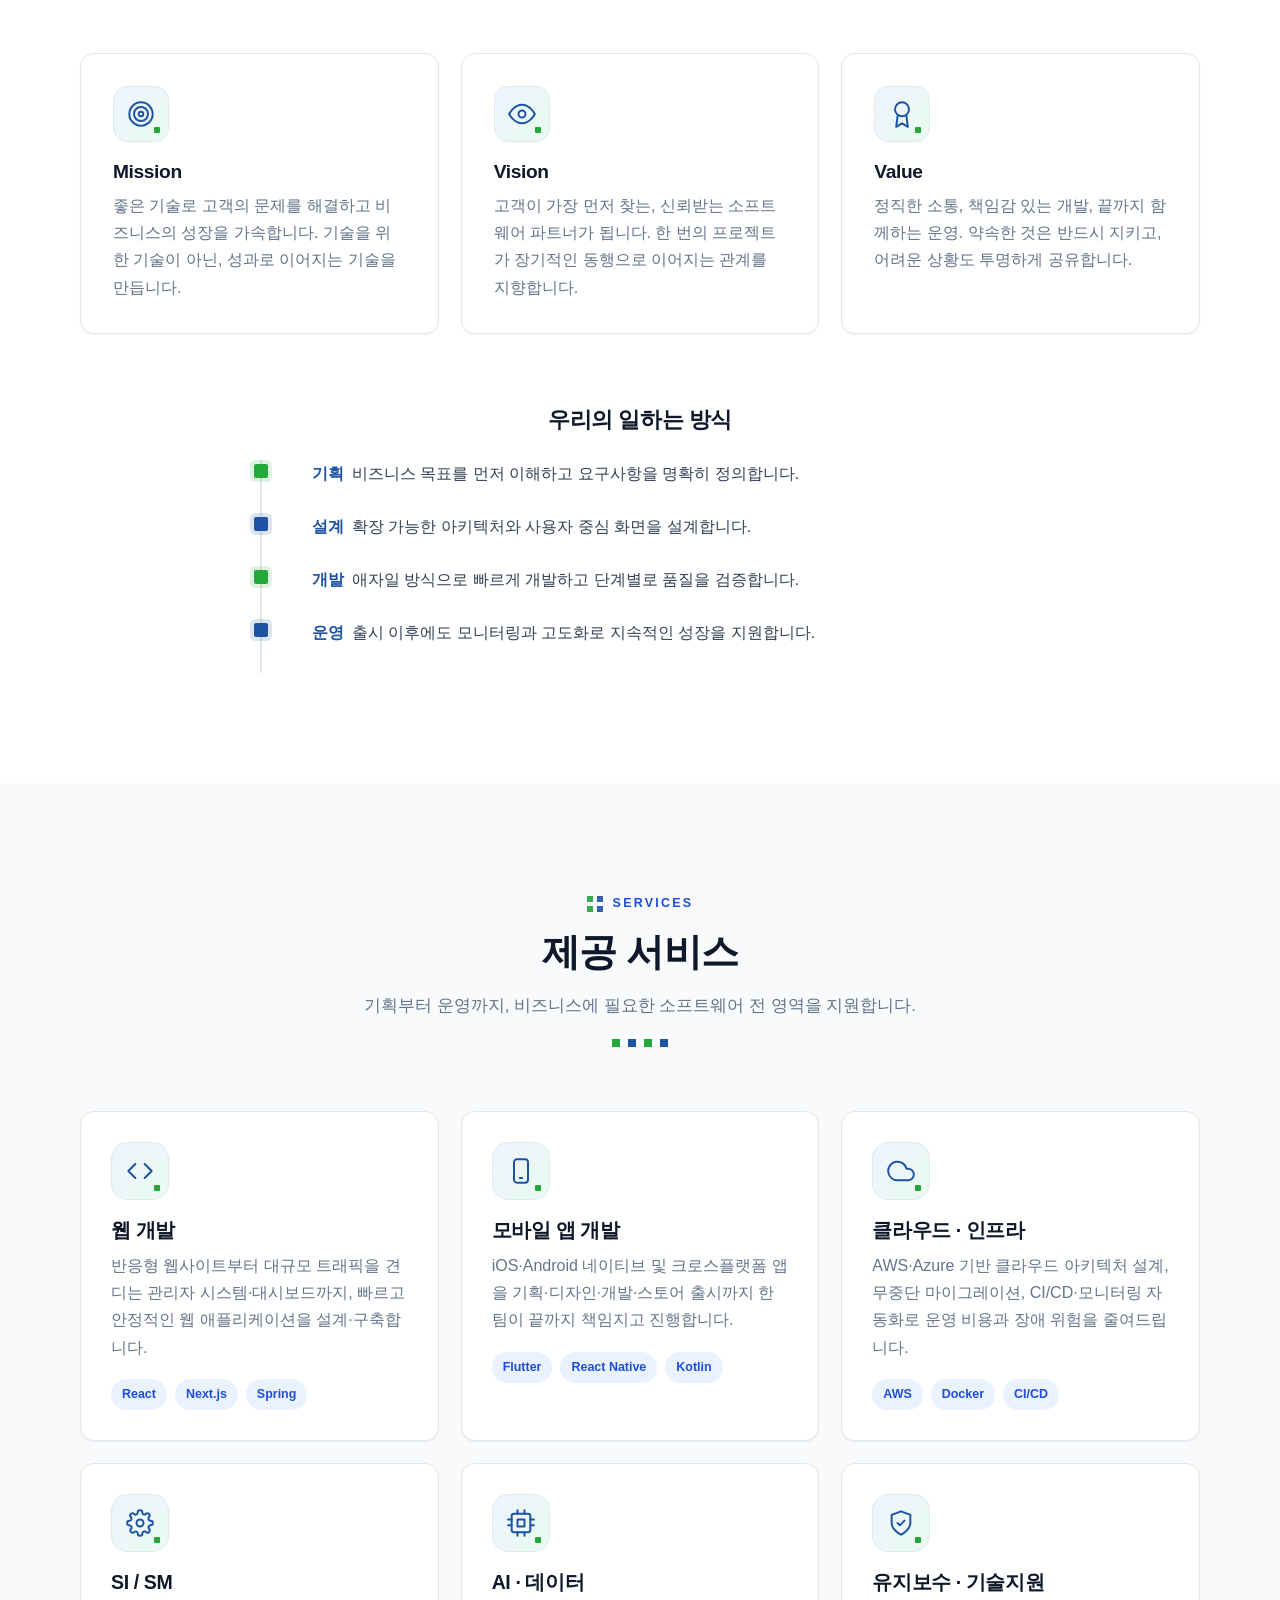
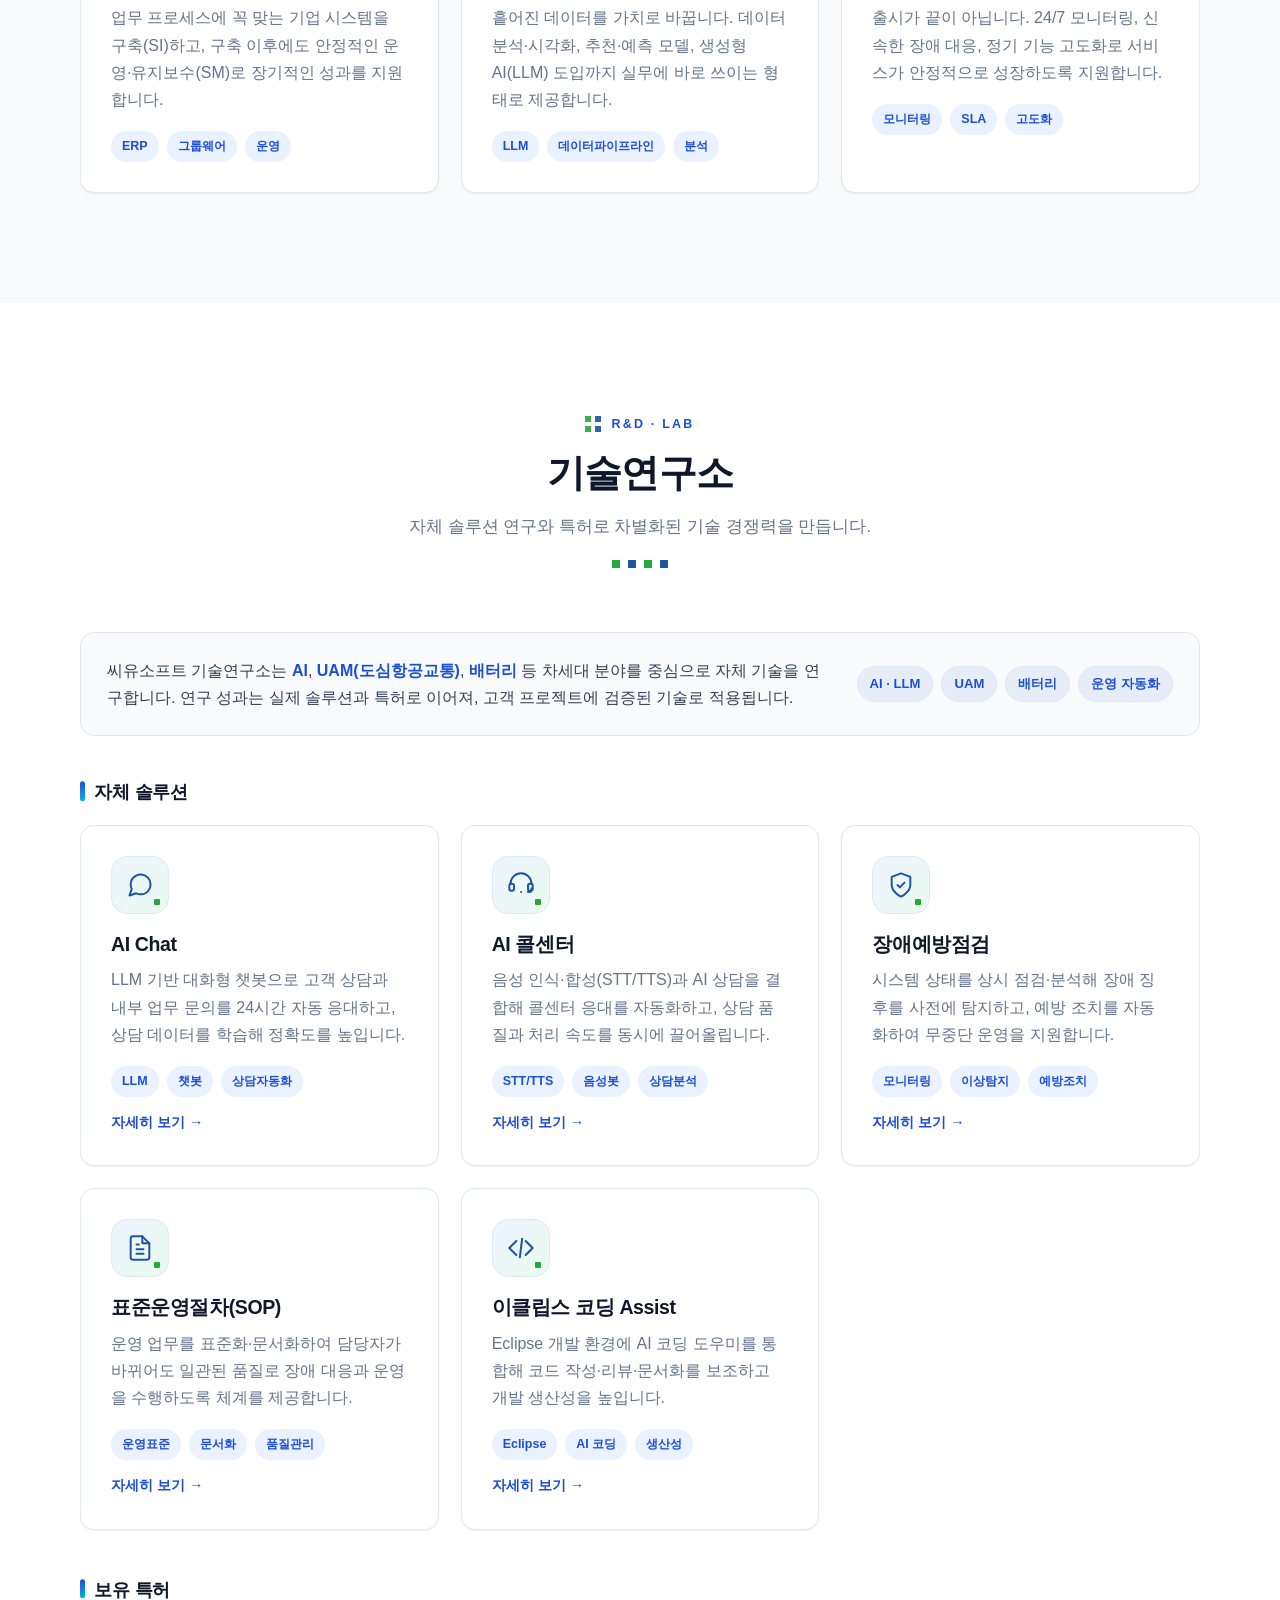
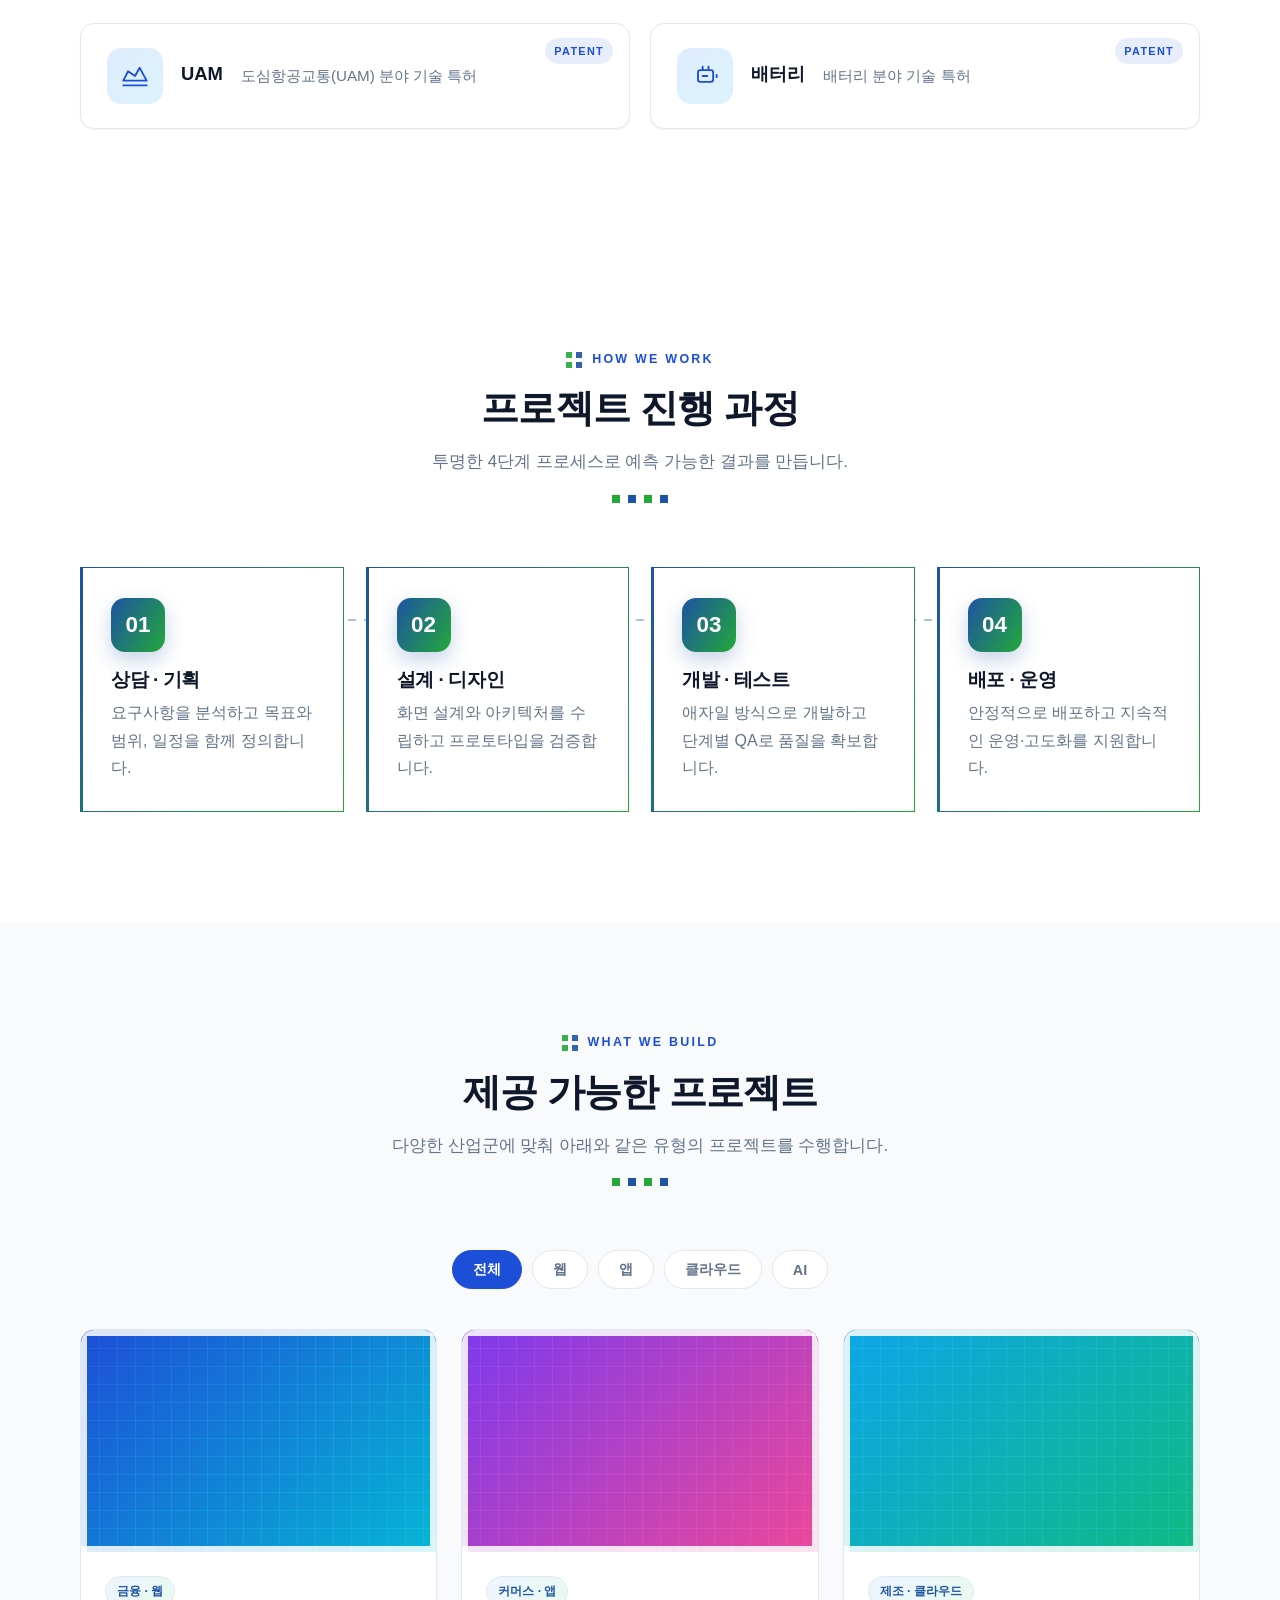
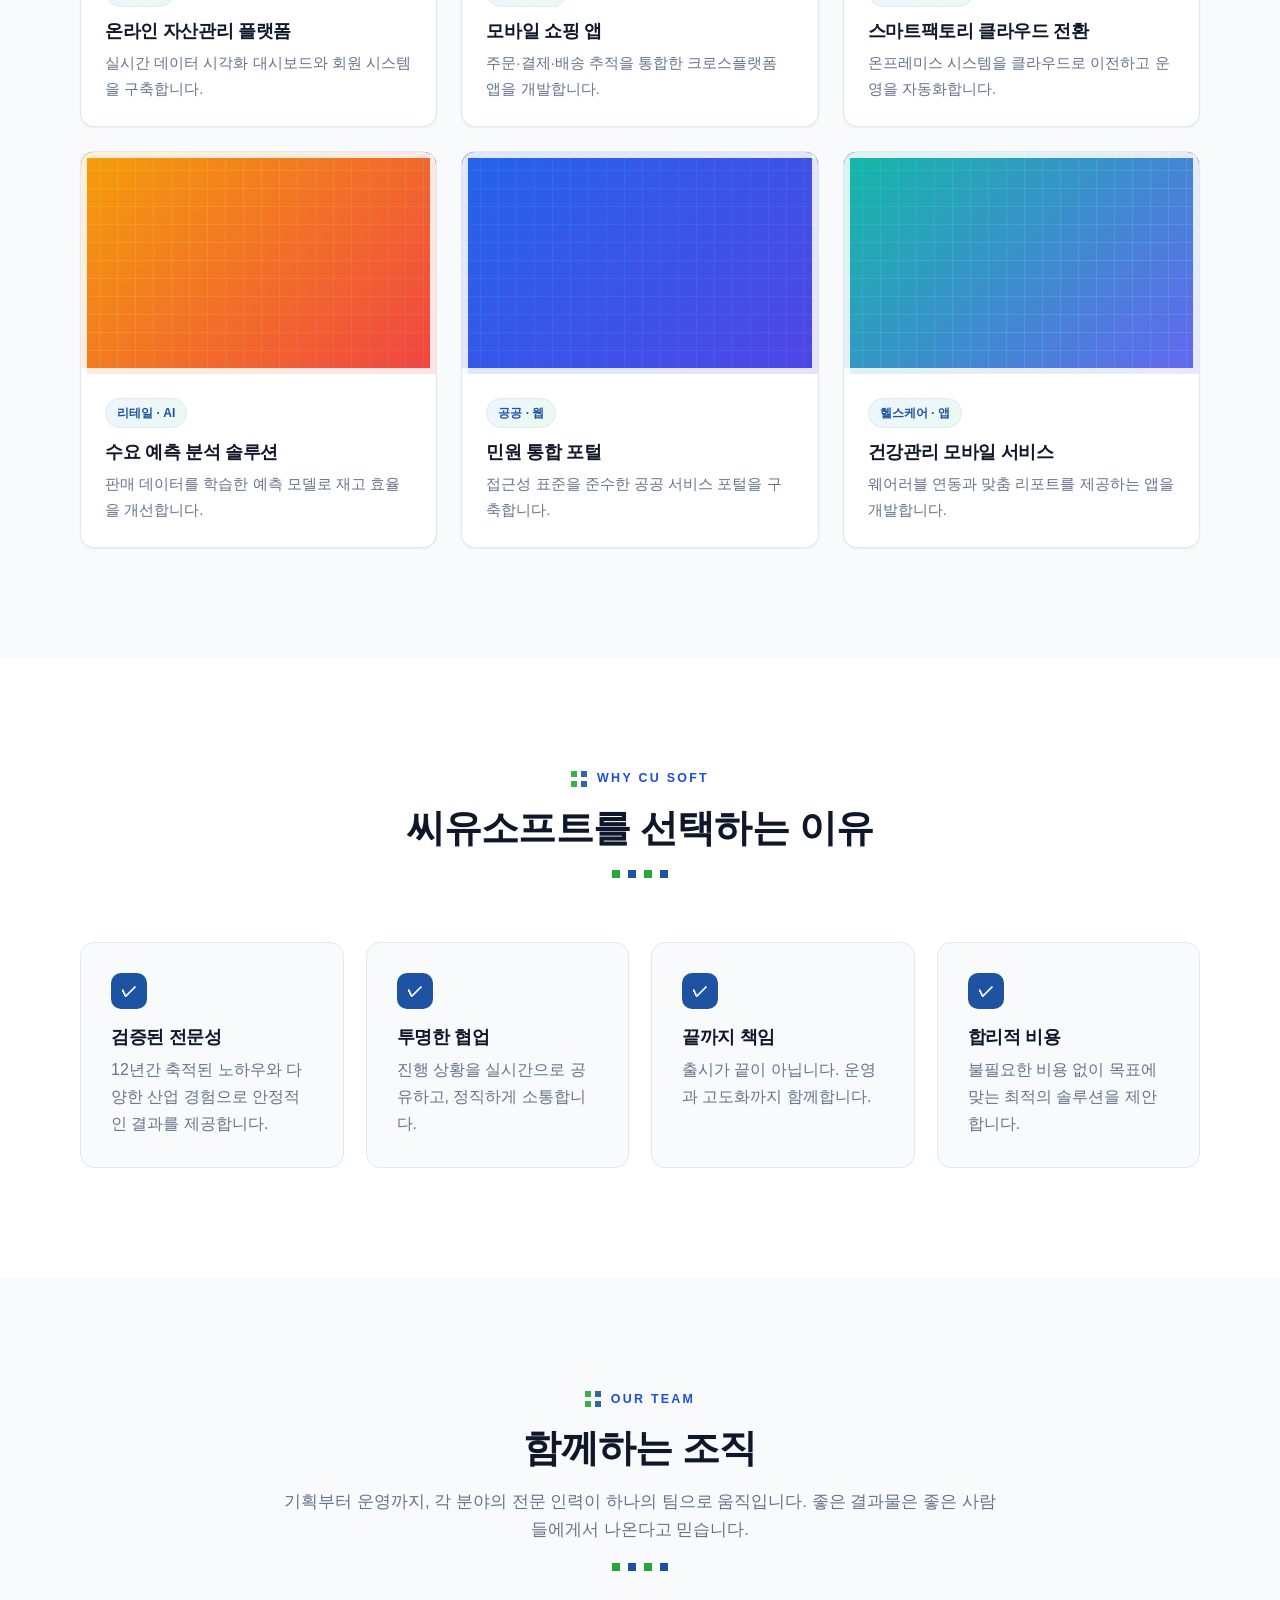
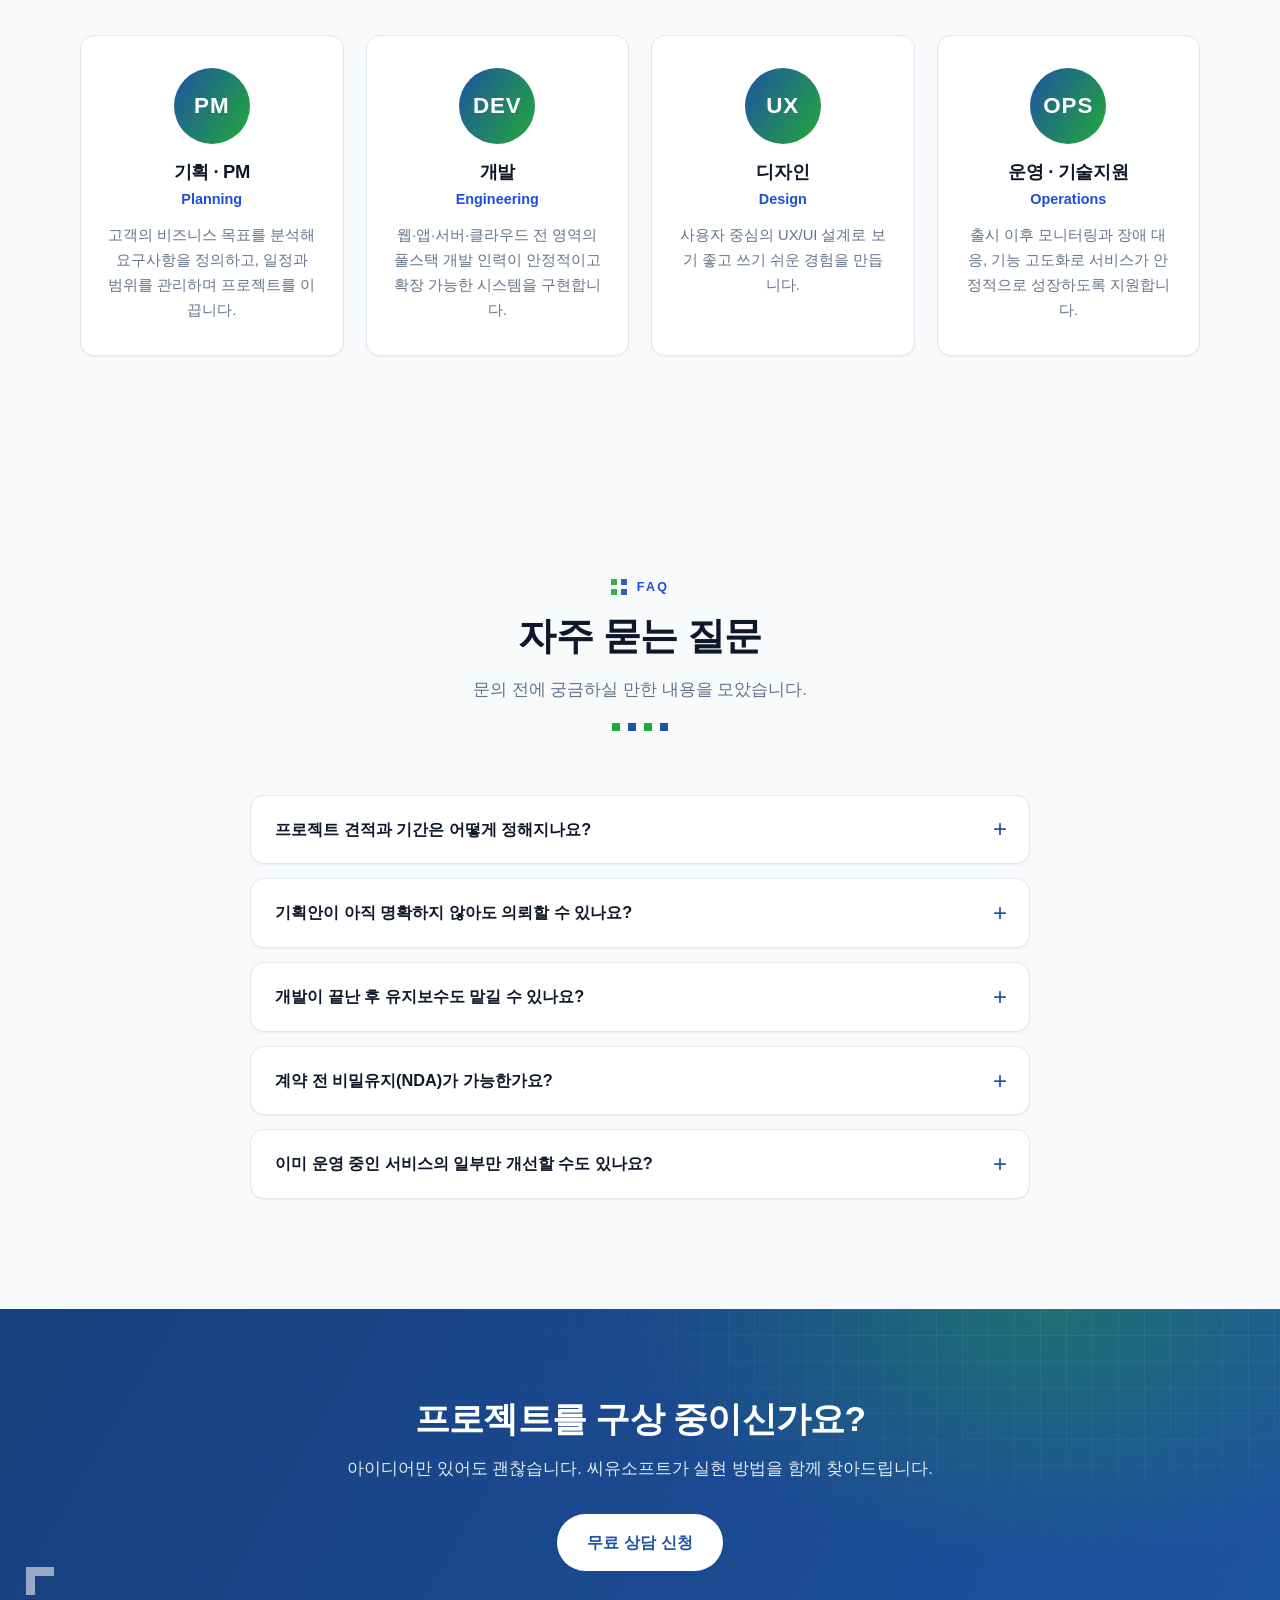
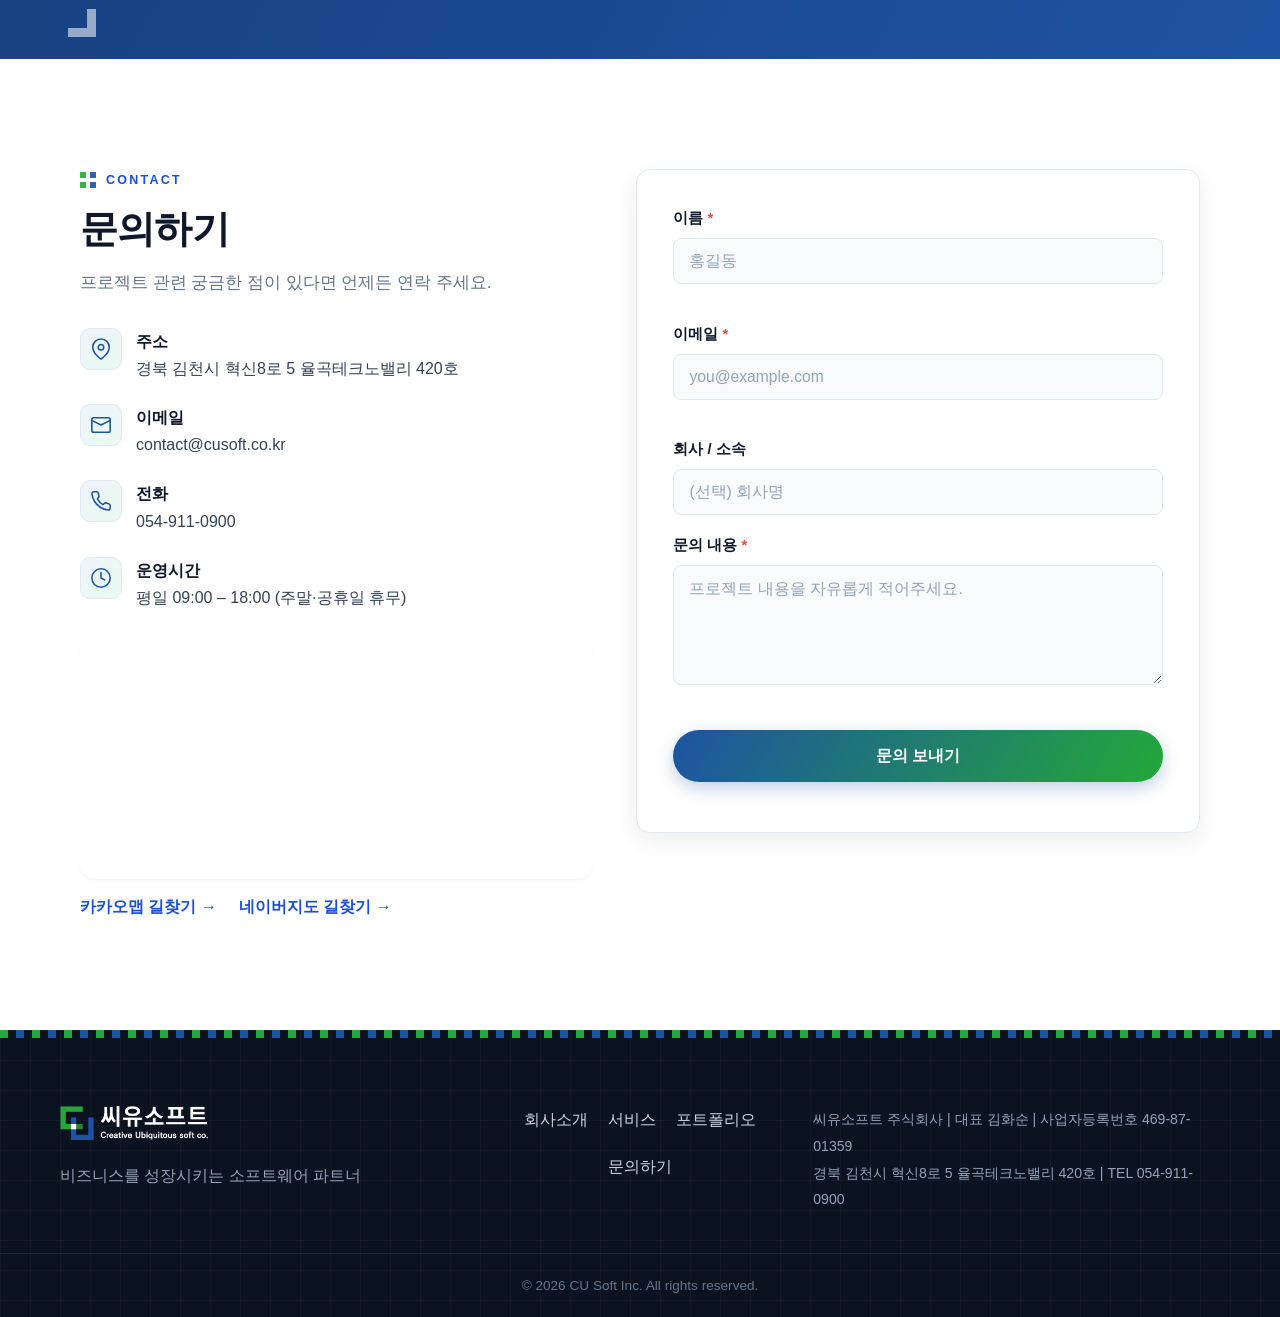
==== commit b367f7f5: "연구소 고도화: R&D 분야 소개 + 솔루션 상세 모달 - R&D 분야 소개 박스(AI·UAM·배터리·운영 자동화) 추가 - 솔루션 5종 카드에 '자세히 보기' → 상세 모달 연결" ====
--- a/index.html
+++ b/index.html
@@ -277,6 +277,20 @@
           <p class="section__lead">자체 솔루션 연구와 특허로 차별화된 기술 경쟁력을 만듭니다.</p>
         </div>
 
+        <div class="lab__focus">
+          <p class="lab__focus-text">
+            씨유소프트 기술연구소는 <strong>AI</strong>, <strong>UAM(도심항공교통)</strong>,
+            <strong>배터리</strong> 등 차세대 분야를 중심으로 자체 기술을 연구합니다.
+            연구 성과는 실제 솔루션과 특허로 이어져, 고객 프로젝트에 검증된 기술로 적용됩니다.
+          </p>
+          <ul class="lab__focus-tags">
+            <li>AI · LLM</li>
+            <li>UAM</li>
+            <li>배터리</li>
+            <li>운영 자동화</li>
+          </ul>
+        </div>
+
         <h3 class="lab__subhead">자체 솔루션</h3>
         <div class="services__grid">
           <article class="service-card">
@@ -284,30 +298,35 @@
             <h3>AI Chat</h3>
             <p>LLM 기반 대화형 챗봇으로 고객 상담과 내부 업무 문의를 24시간 자동 응대하고, 상담 데이터를 학습해 정확도를 높입니다.</p>
             <ul class="service-card__tags"><li>LLM</li><li>챗봇</li><li>상담자동화</li></ul>
+            <button type="button" class="service-card__more" data-modal="modal-aichat" aria-haspopup="dialog">자세히 보기 →</button>
           </article>
           <article class="service-card">
             <div class="service-card__icon" aria-hidden="true"><svg class="ic" viewBox="0 0 24 24" fill="none" stroke="currentColor" stroke-width="1.7" stroke-linecap="round" stroke-linejoin="round" aria-hidden="true"><path d="M3 11a9 9 0 0 1 18 0"/><path d="M21 15v1a2 2 0 0 1-2 2h-1"/><rect x="2" y="11" width="4" height="6" rx="1.5"/><rect x="18" y="11" width="4" height="6" rx="1.5"/><path d="M12 18v0"/></svg></div>
             <h3>AI 콜센터</h3>
             <p>음성 인식·합성(STT/TTS)과 AI 상담을 결합해 콜센터 응대를 자동화하고, 상담 품질과 처리 속도를 동시에 끌어올립니다.</p>
             <ul class="service-card__tags"><li>STT/TTS</li><li>음성봇</li><li>상담분석</li></ul>
+            <button type="button" class="service-card__more" data-modal="modal-callcenter" aria-haspopup="dialog">자세히 보기 →</button>
           </article>
           <article class="service-card">
             <div class="service-card__icon" aria-hidden="true"><svg class="ic" viewBox="0 0 24 24" fill="none" stroke="currentColor" stroke-width="1.7" stroke-linecap="round" stroke-linejoin="round" aria-hidden="true"><path d="M12 22s8-4 8-10V5l-8-3-8 3v7c0 6 8 10 8 10z"/><polyline points="9 12 11 14 15 10"/></svg></div>
             <h3>장애예방점검</h3>
             <p>시스템 상태를 상시 점검·분석해 장애 징후를 사전에 탐지하고, 예방 조치를 자동화하여 무중단 운영을 지원합니다.</p>
             <ul class="service-card__tags"><li>모니터링</li><li>이상탐지</li><li>예방조치</li></ul>
+            <button type="button" class="service-card__more" data-modal="modal-inspection" aria-haspopup="dialog">자세히 보기 →</button>
           </article>
           <article class="service-card">
             <div class="service-card__icon" aria-hidden="true"><svg class="ic" viewBox="0 0 24 24" fill="none" stroke="currentColor" stroke-width="1.7" stroke-linecap="round" stroke-linejoin="round" aria-hidden="true"><path d="M14 2H6a2 2 0 0 0-2 2v16a2 2 0 0 0 2 2h12a2 2 0 0 0 2-2V8z"/><polyline points="14 2 14 8 20 8"/><line x1="9" y1="13" x2="15" y2="13"/><line x1="9" y1="17" x2="15" y2="17"/><line x1="9" y1="9" x2="11" y2="9"/></svg></div>
             <h3>표준운영절차(SOP)</h3>
             <p>운영 업무를 표준화·문서화하여 담당자가 바뀌어도 일관된 품질로 장애 대응과 운영을 수행하도록 체계를 제공합니다.</p>
             <ul class="service-card__tags"><li>운영표준</li><li>문서화</li><li>품질관리</li></ul>
+            <button type="button" class="service-card__more" data-modal="modal-sop" aria-haspopup="dialog">자세히 보기 →</button>
           </article>
           <article class="service-card">
             <div class="service-card__icon" aria-hidden="true"><svg class="ic" viewBox="0 0 24 24" fill="none" stroke="currentColor" stroke-width="1.7" stroke-linecap="round" stroke-linejoin="round" aria-hidden="true"><polyline points="16 18 22 12 16 6"/><polyline points="8 6 2 12 8 18"/><line x1="13" y1="4" x2="11" y2="20"/></svg></div>
             <h3>이클립스 코딩 Assist</h3>
             <p>Eclipse 개발 환경에 AI 코딩 도우미를 통합해 코드 작성·리뷰·문서화를 보조하고 개발 생산성을 높입니다.</p>
             <ul class="service-card__tags"><li>Eclipse</li><li>AI 코딩</li><li>생산성</li></ul>
+            <button type="button" class="service-card__more" data-modal="modal-eclipse" aria-haspopup="dialog">자세히 보기 →</button>
           </article>
         </div>
 
@@ -664,6 +683,81 @@
 
   <a href="#home" class="to-top" id="to-top" aria-label="맨 위로 이동">↑</a>
 
+  <!-- ===== 솔루션 상세 모달 ===== -->
+  <div class="modal-root" id="modal-root" hidden>
+    <div class="modal__backdrop" data-close></div>
+
+    <div class="modal" id="modal-aichat" role="dialog" aria-modal="true" aria-labelledby="modal-aichat-title" hidden>
+      <button type="button" class="modal__close" data-close aria-label="닫기">&times;</button>
+      <p class="modal__eyebrow">SOLUTION</p>
+      <h3 class="modal__title" id="modal-aichat-title">AI Chat</h3>
+      <p class="modal__desc">LLM 기반 대화형 챗봇으로 고객 상담과 내부 업무 문의를 24시간 자동 응대합니다. 사내 지식과 연동(RAG)해 정확한 답변을 제공하고, 필요 시 상담원으로 자연스럽게 연결합니다.</p>
+      <ul class="modal__features">
+        <li>자연어 이해 · 멀티턴 대화</li>
+        <li>사내 문서·DB 연동(RAG) 기반 응답</li>
+        <li>상담원 핸드오프 및 대화 이력 관리</li>
+        <li>대화 분석 리포트로 지속 개선</li>
+      </ul>
+      <a href="#contact" class="btn btn--primary" data-close>도입 문의하기</a>
+    </div>
+
+    <div class="modal" id="modal-callcenter" role="dialog" aria-modal="true" aria-labelledby="modal-callcenter-title" hidden>
+      <button type="button" class="modal__close" data-close aria-label="닫기">&times;</button>
+      <p class="modal__eyebrow">SOLUTION</p>
+      <h3 class="modal__title" id="modal-callcenter-title">AI 콜센터</h3>
+      <p class="modal__desc">음성 인식·합성(STT/TTS)과 AI 상담을 결합해 콜센터 응대를 자동화합니다. 단순 문의는 AI가 처리하고, 복잡한 상담은 요약과 함께 상담원에게 전달해 처리 속도와 품질을 높입니다.</p>
+      <ul class="modal__features">
+        <li>음성 인식/합성(STT·TTS) 기반 응대</li>
+        <li>시나리오 · AI 자유 대화 혼합 처리</li>
+        <li>실시간 통화 요약 · 상담 품질 분석</li>
+        <li>기존 PBX/CTI 시스템 연동</li>
+      </ul>
+      <a href="#contact" class="btn btn--primary" data-close>도입 문의하기</a>
+    </div>
+
+    <div class="modal" id="modal-inspection" role="dialog" aria-modal="true" aria-labelledby="modal-inspection-title" hidden>
+      <button type="button" class="modal__close" data-close aria-label="닫기">&times;</button>
+      <p class="modal__eyebrow">SOLUTION</p>
+      <h3 class="modal__title" id="modal-inspection-title">장애예방점검</h3>
+      <p class="modal__desc">시스템 상태를 상시 점검·분석해 장애 징후를 사전에 탐지합니다. 임계치와 AI 이상탐지로 위험을 조기에 경보하고, 예방 조치를 자동화하여 무중단 운영을 지원합니다.</p>
+      <ul class="modal__features">
+        <li>지표 수집 · 상시 모니터링</li>
+        <li>임계치 + AI 기반 이상탐지</li>
+        <li>사전 경보 · 자동 점검 리포트</li>
+        <li>예방 조치 가이드 제공</li>
+      </ul>
+      <a href="#contact" class="btn btn--primary" data-close>도입 문의하기</a>
+    </div>
+
+    <div class="modal" id="modal-sop" role="dialog" aria-modal="true" aria-labelledby="modal-sop-title" hidden>
+      <button type="button" class="modal__close" data-close aria-label="닫기">&times;</button>
+      <p class="modal__eyebrow">SOLUTION</p>
+      <h3 class="modal__title" id="modal-sop-title">표준운영절차(SOP)</h3>
+      <p class="modal__desc">운영 업무를 표준화·문서화하여 담당자가 바뀌어도 일관된 품질로 장애 대응과 운영을 수행하도록 체계를 제공합니다. 절차·체크리스트·런북을 한 곳에서 관리합니다.</p>
+      <ul class="modal__features">
+        <li>운영 절차 템플릿 · 체크리스트</li>
+        <li>장애 대응 런북(Runbook)</li>
+        <li>권한 · 변경 이력 관리</li>
+        <li>신규 인력 교육 자료화</li>
+      </ul>
+      <a href="#contact" class="btn btn--primary" data-close>도입 문의하기</a>
+    </div>
+
+    <div class="modal" id="modal-eclipse" role="dialog" aria-modal="true" aria-labelledby="modal-eclipse-title" hidden>
+      <button type="button" class="modal__close" data-close aria-label="닫기">&times;</button>
+      <p class="modal__eyebrow">SOLUTION</p>
+      <h3 class="modal__title" id="modal-eclipse-title">이클립스 코딩 Assist</h3>
+      <p class="modal__desc">Eclipse 개발 환경에 AI 코딩 도우미를 통합해 코드 작성·리뷰·문서화를 보조합니다. 사내 코딩 컨벤션을 학습해 일관된 품질로 개발 생산성을 높입니다.</p>
+      <ul class="modal__features">
+        <li>코드 자동완성 · 생성</li>
+        <li>코드 리뷰 · 리팩터링 제안</li>
+        <li>주석 · 문서 자동 생성</li>
+        <li>사내 컨벤션 학습 · 적용</li>
+      </ul>
+      <a href="#contact" class="btn btn--primary" data-close>도입 문의하기</a>
+    </div>
+  </div>
+
   <script src="js/main.js"></script>
 </body>
 </html>
--- a/css/style.css
+++ b/css/style.css
@@ -937,3 +937,66 @@
 @media (min-width: 720px) {
   .lab__patents { grid-template-columns: repeat(2, 1fr); }
 }
+
+/* ---------- 연구소: R&D 분야 소개 ---------- */
+.lab__focus {
+  display: flex; flex-wrap: wrap; align-items: center; gap: 18px 28px;
+  background: var(--c-bg-alt); border: 1px solid var(--c-line); border-radius: var(--radius);
+  padding: 24px 26px; margin-bottom: 44px;
+}
+.lab__focus-text { flex: 1 1 320px; color: var(--c-body); font-size: 1rem; }
+.lab__focus-text strong { color: var(--c-primary); font-weight: 800; }
+.lab__focus-tags { display: flex; flex-wrap: wrap; gap: 8px; }
+.lab__focus-tags li {
+  font-size: .82rem; font-weight: 700; color: var(--c-primary);
+  background: rgba(29, 78, 216, .08); border: 1px solid var(--c-line);
+  padding: 6px 12px; border-radius: 999px;
+}
+[data-theme="dark"] .lab__focus-tags li { background: rgba(96, 165, 250, .12); }
+
+/* ---------- 솔루션 카드 '자세히 보기' ---------- */
+.service-card__more {
+  margin-top: 16px; padding: 0; align-self: flex-start;
+  font-weight: 700; font-size: .9rem; color: var(--c-primary);
+  transition: gap .2s ease, opacity .2s ease;
+}
+.service-card__more:hover { text-decoration: underline; opacity: .85; }
+
+/* ---------- 모달 ---------- */
+.modal-root { position: fixed; inset: 0; z-index: 150; display: grid; place-items: center; padding: 20px; }
+.modal-root[hidden] { display: none; }
+.modal__backdrop {
+  position: absolute; inset: 0; background: rgba(8, 12, 22, .55);
+  backdrop-filter: blur(3px); animation: modalFade .2s ease;
+}
+.modal {
+  position: relative; z-index: 1; width: min(540px, 100%);
+  max-height: 88vh; overflow-y: auto;
+  background: var(--c-bg); border: 1px solid var(--c-line); border-radius: var(--radius);
+  box-shadow: var(--shadow-lg); padding: 34px 32px;
+  animation: modalPop .22s cubic-bezier(.16, 1, .3, 1);
+}
+.modal[hidden] { display: none; }
+.modal__close {
+  position: absolute; top: 14px; right: 16px; width: 38px; height: 38px;
+  font-size: 1.6rem; line-height: 1; color: var(--c-muted); border-radius: 50%;
+  display: grid; place-items: center; transition: background .2s ease, color .2s ease;
+}
+.modal__close:hover { background: var(--c-bg-alt); color: var(--c-ink); }
+.modal__eyebrow { font-weight: 700; color: var(--c-primary); letter-spacing: .16em; font-size: .72rem; margin-bottom: 10px; }
+.modal__title { font-size: 1.5rem; margin-bottom: 14px; }
+.modal__desc { color: var(--c-body); margin-bottom: 20px; }
+.modal__features { display: grid; gap: 10px; margin-bottom: 26px; }
+.modal__features li { position: relative; padding-left: 26px; color: var(--c-body); }
+.modal__features li::before {
+  content: ""; position: absolute; left: 0; top: .55em; width: 13px; height: 7px;
+  border-left: 2px solid var(--c-primary); border-bottom: 2px solid var(--c-primary);
+  transform: rotate(-45deg);
+}
+.modal .btn { width: 100%; }
+
+@keyframes modalFade { from { opacity: 0; } to { opacity: 1; } }
+@keyframes modalPop { from { opacity: 0; transform: translateY(14px) scale(.98); } to { opacity: 1; transform: none; } }
+@media (prefers-reduced-motion: reduce) {
+  .modal, .modal__backdrop { animation: none; }
+}
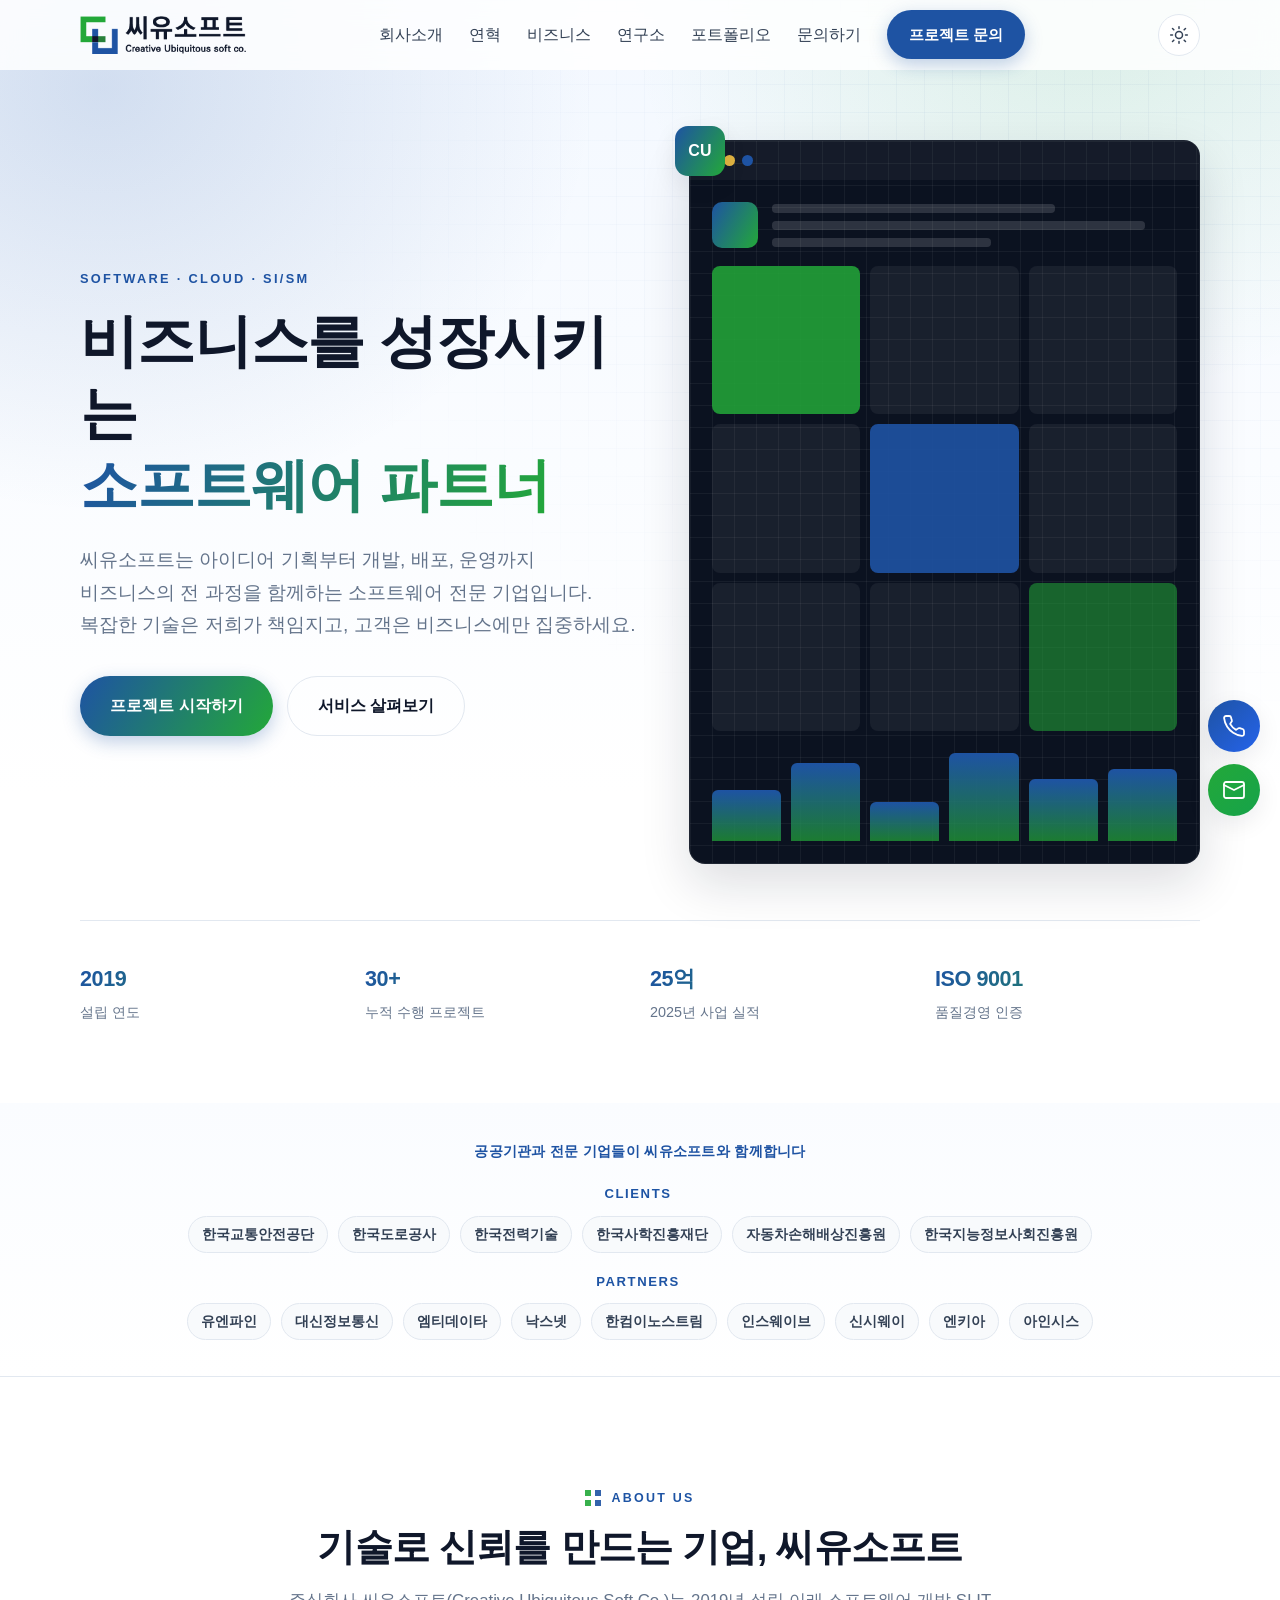
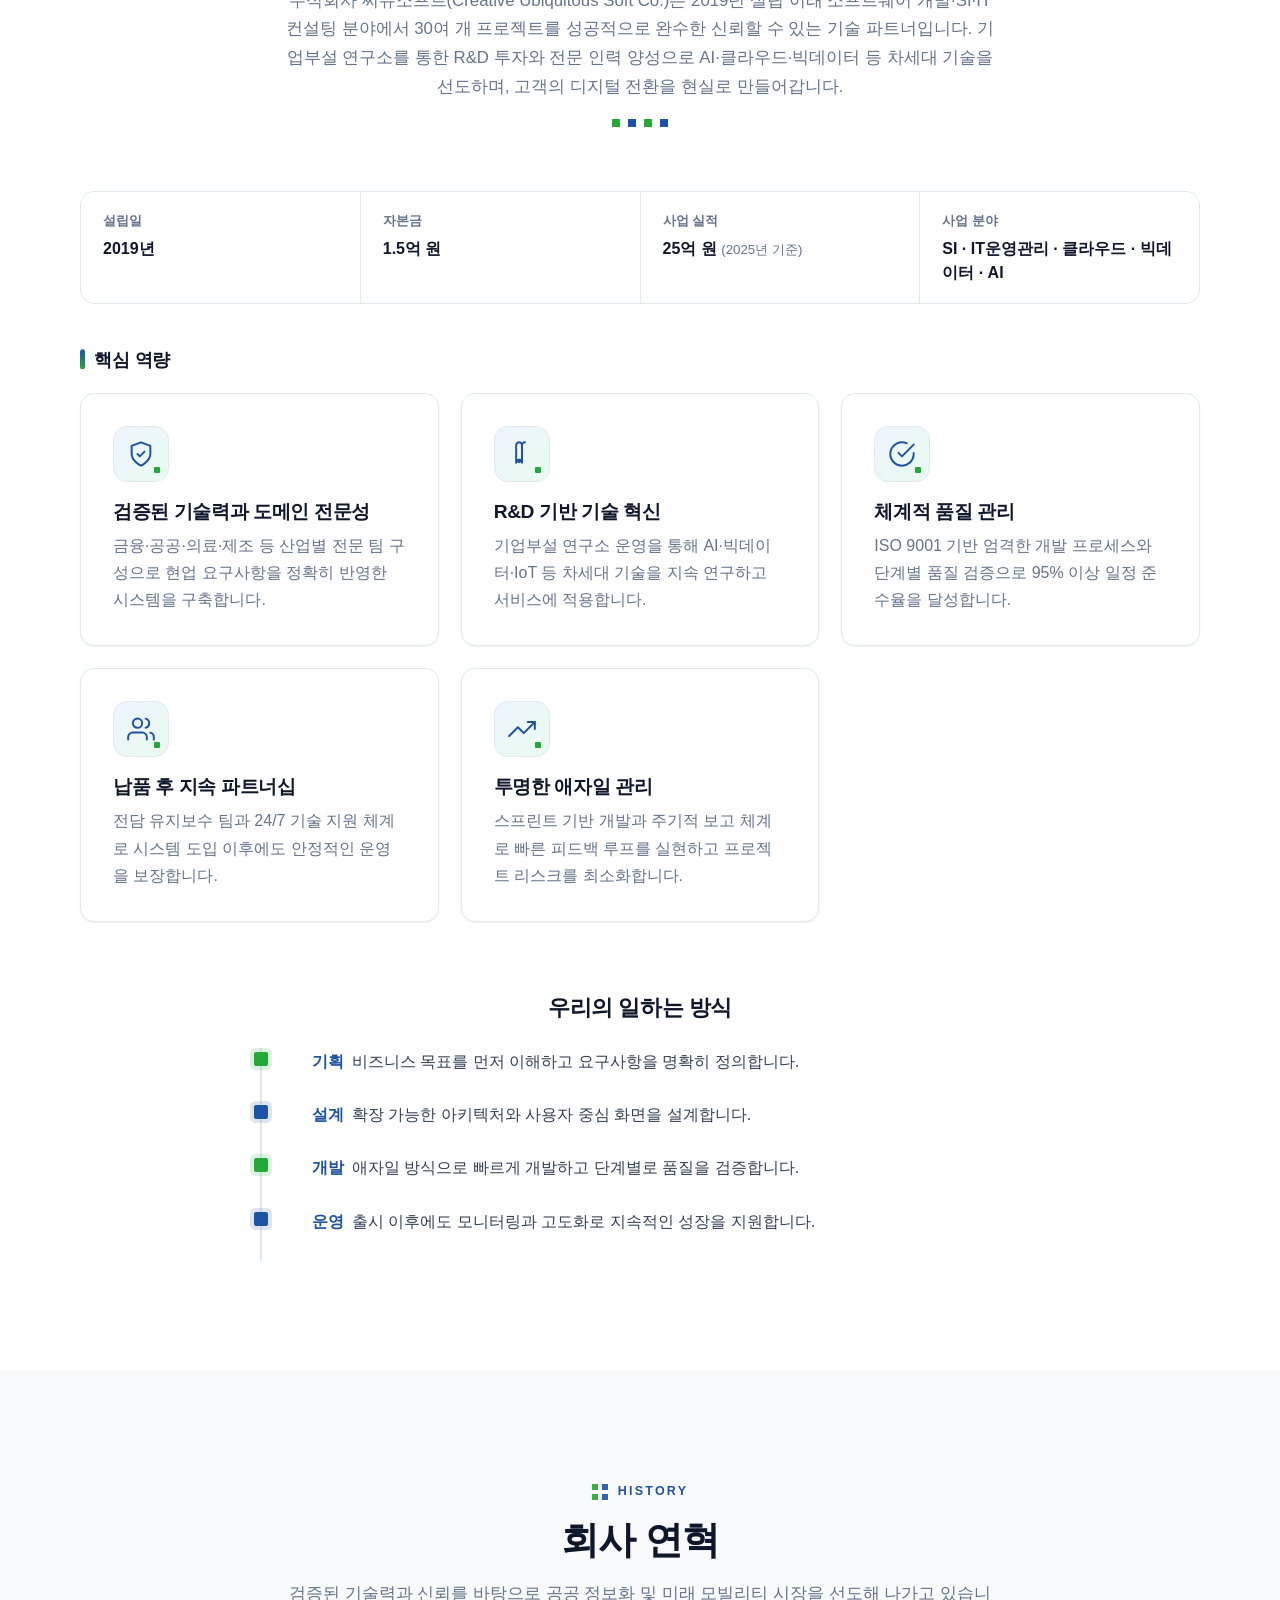
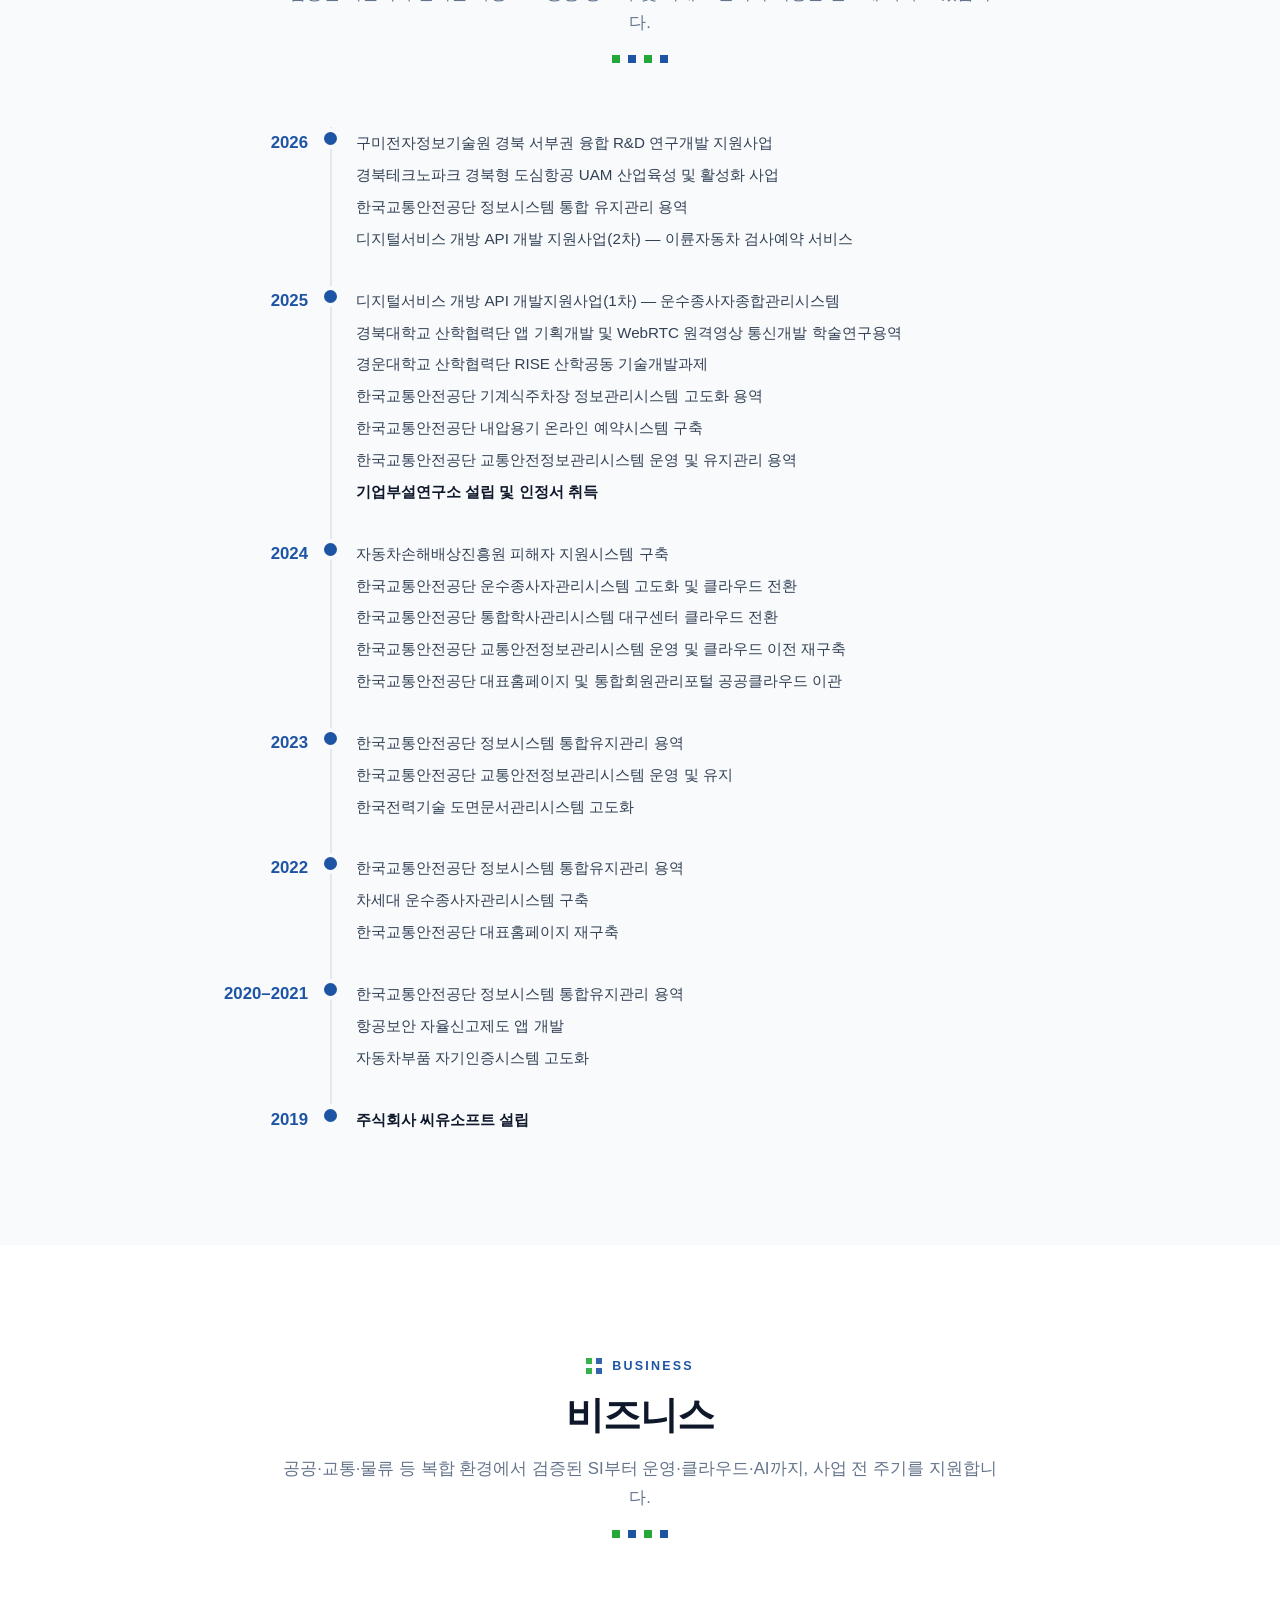
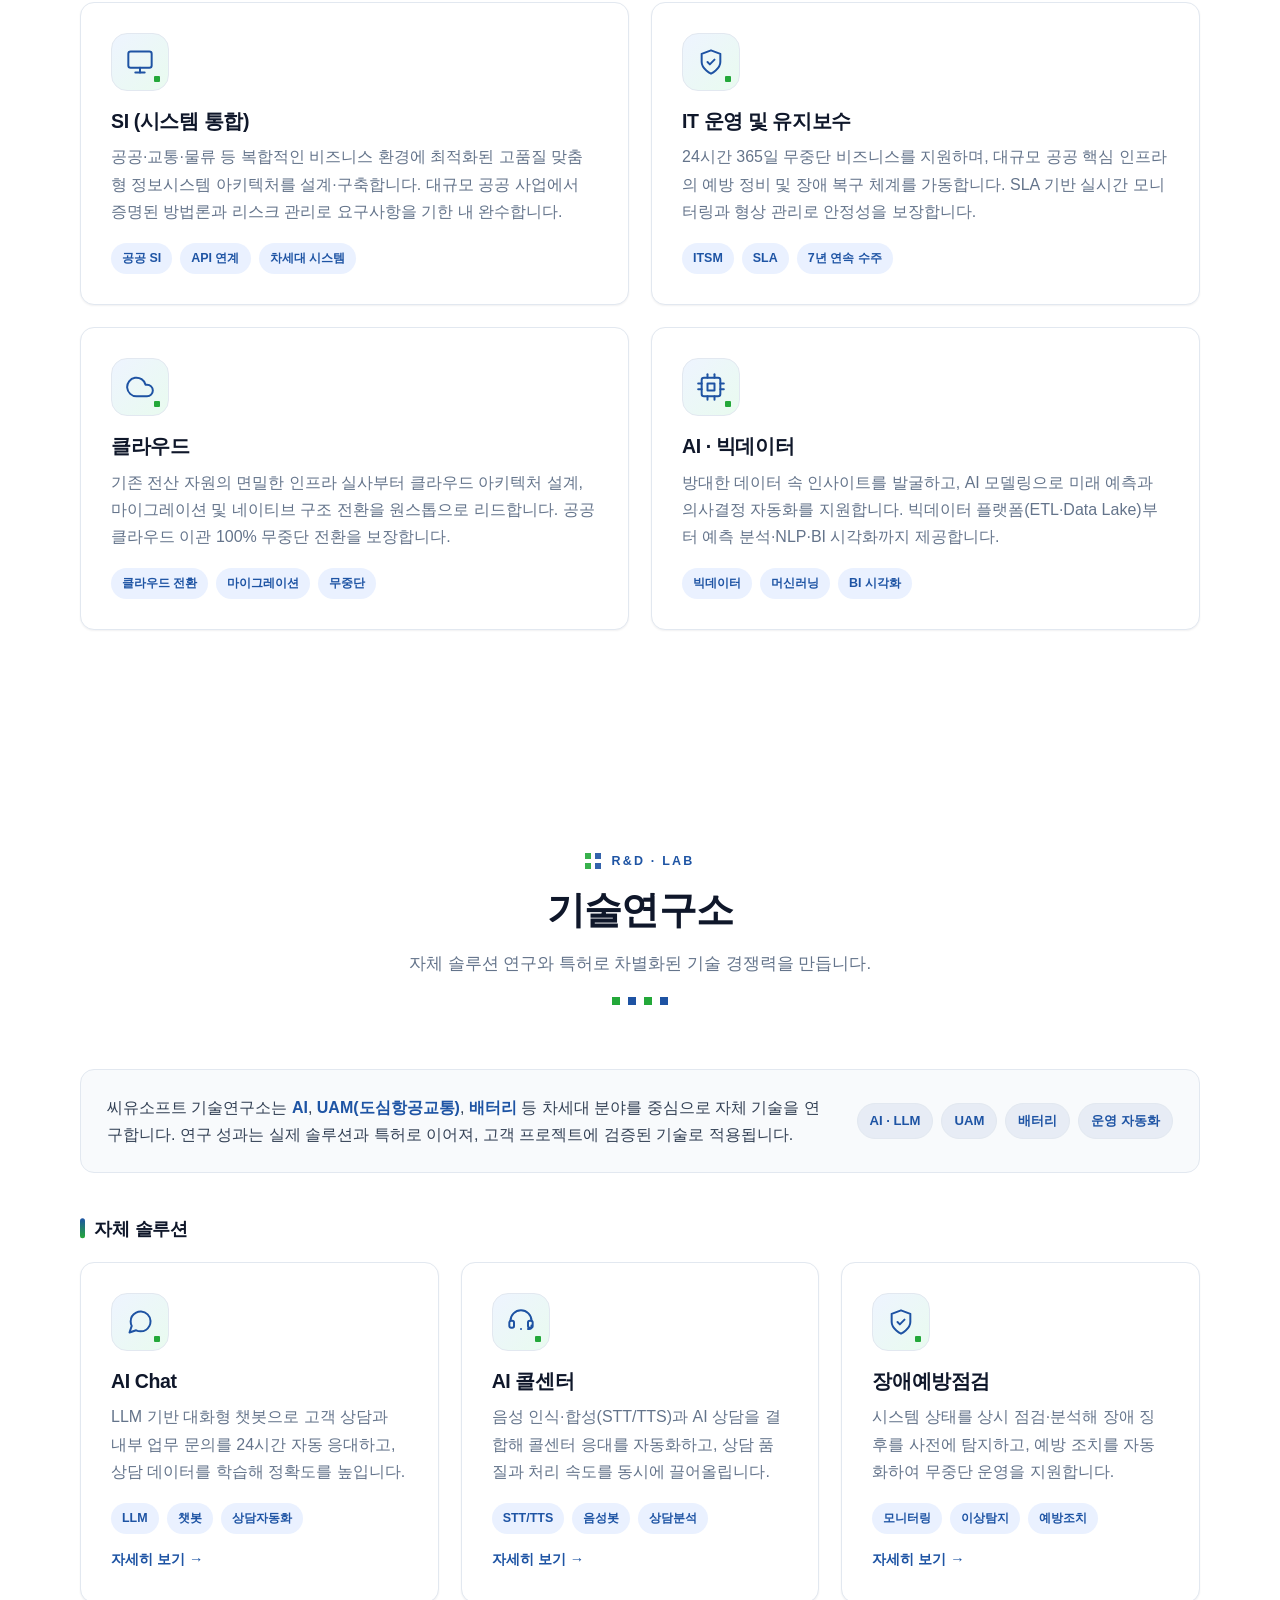
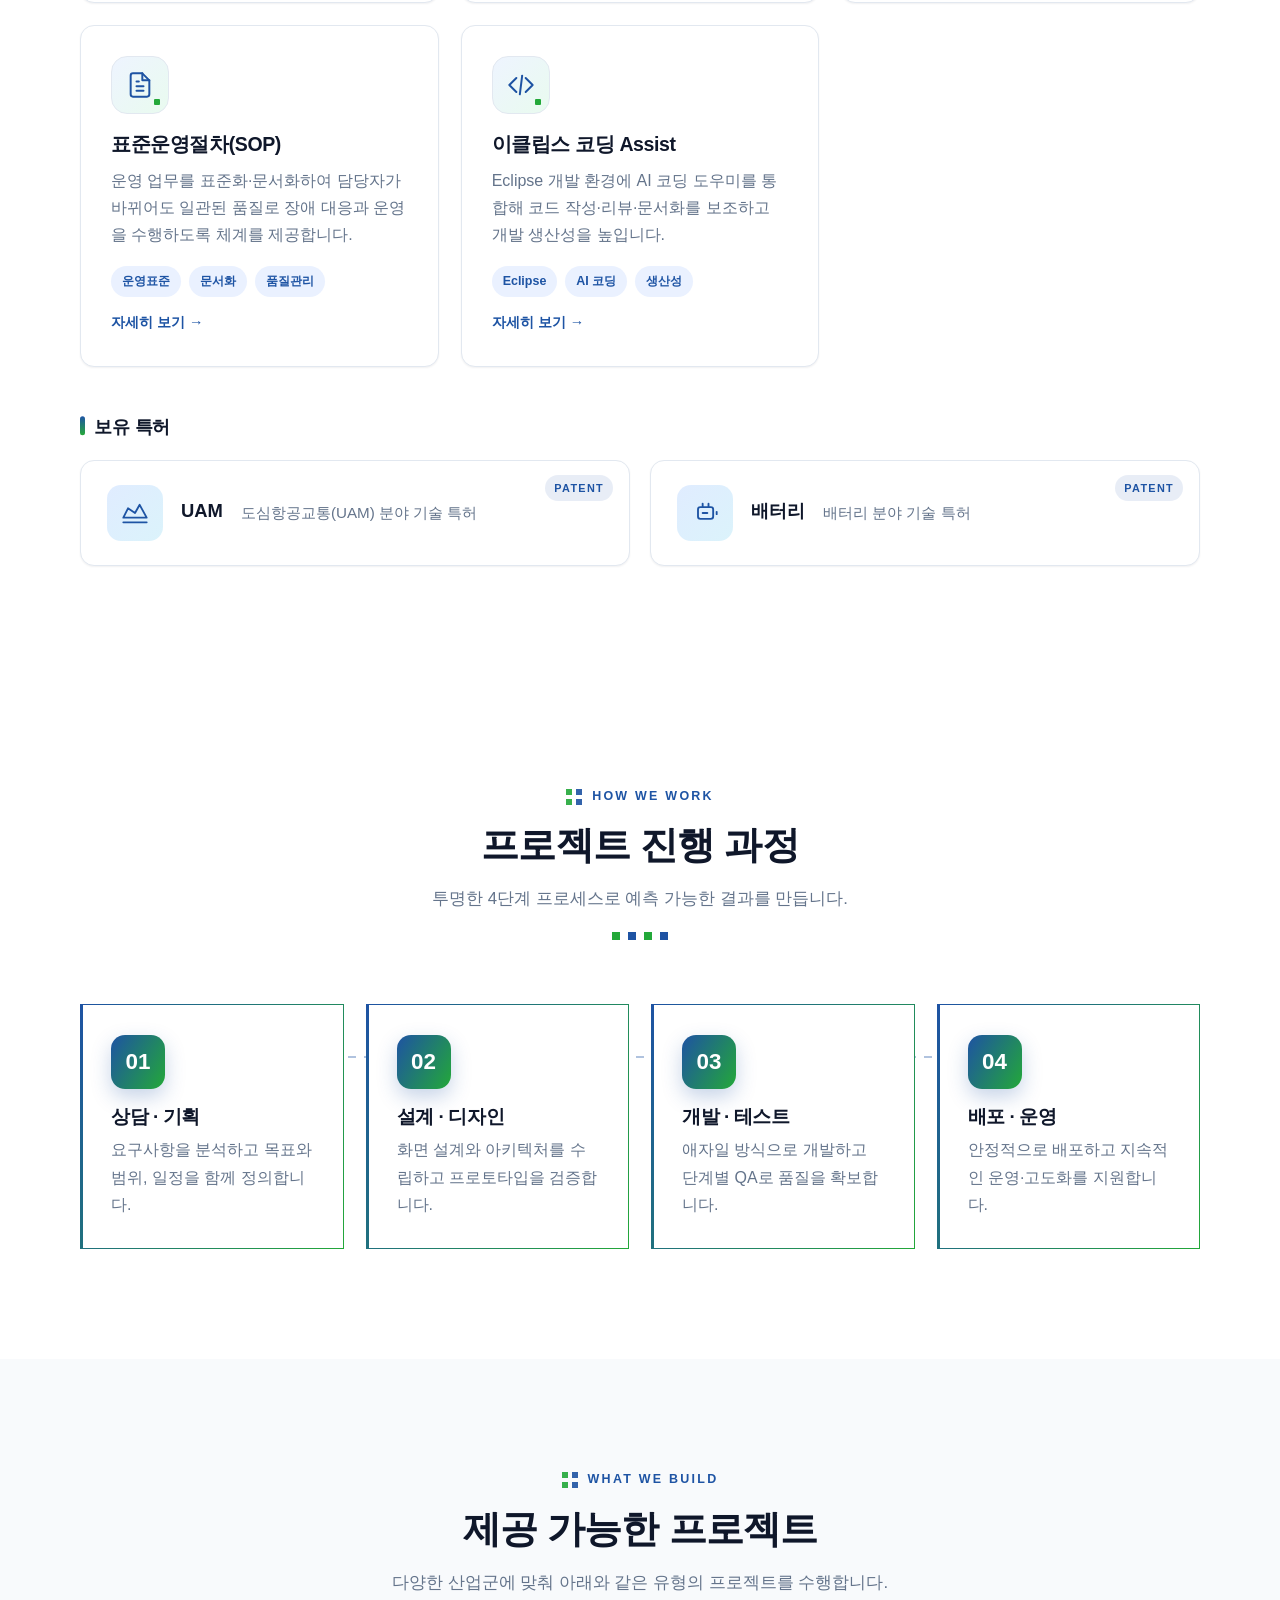
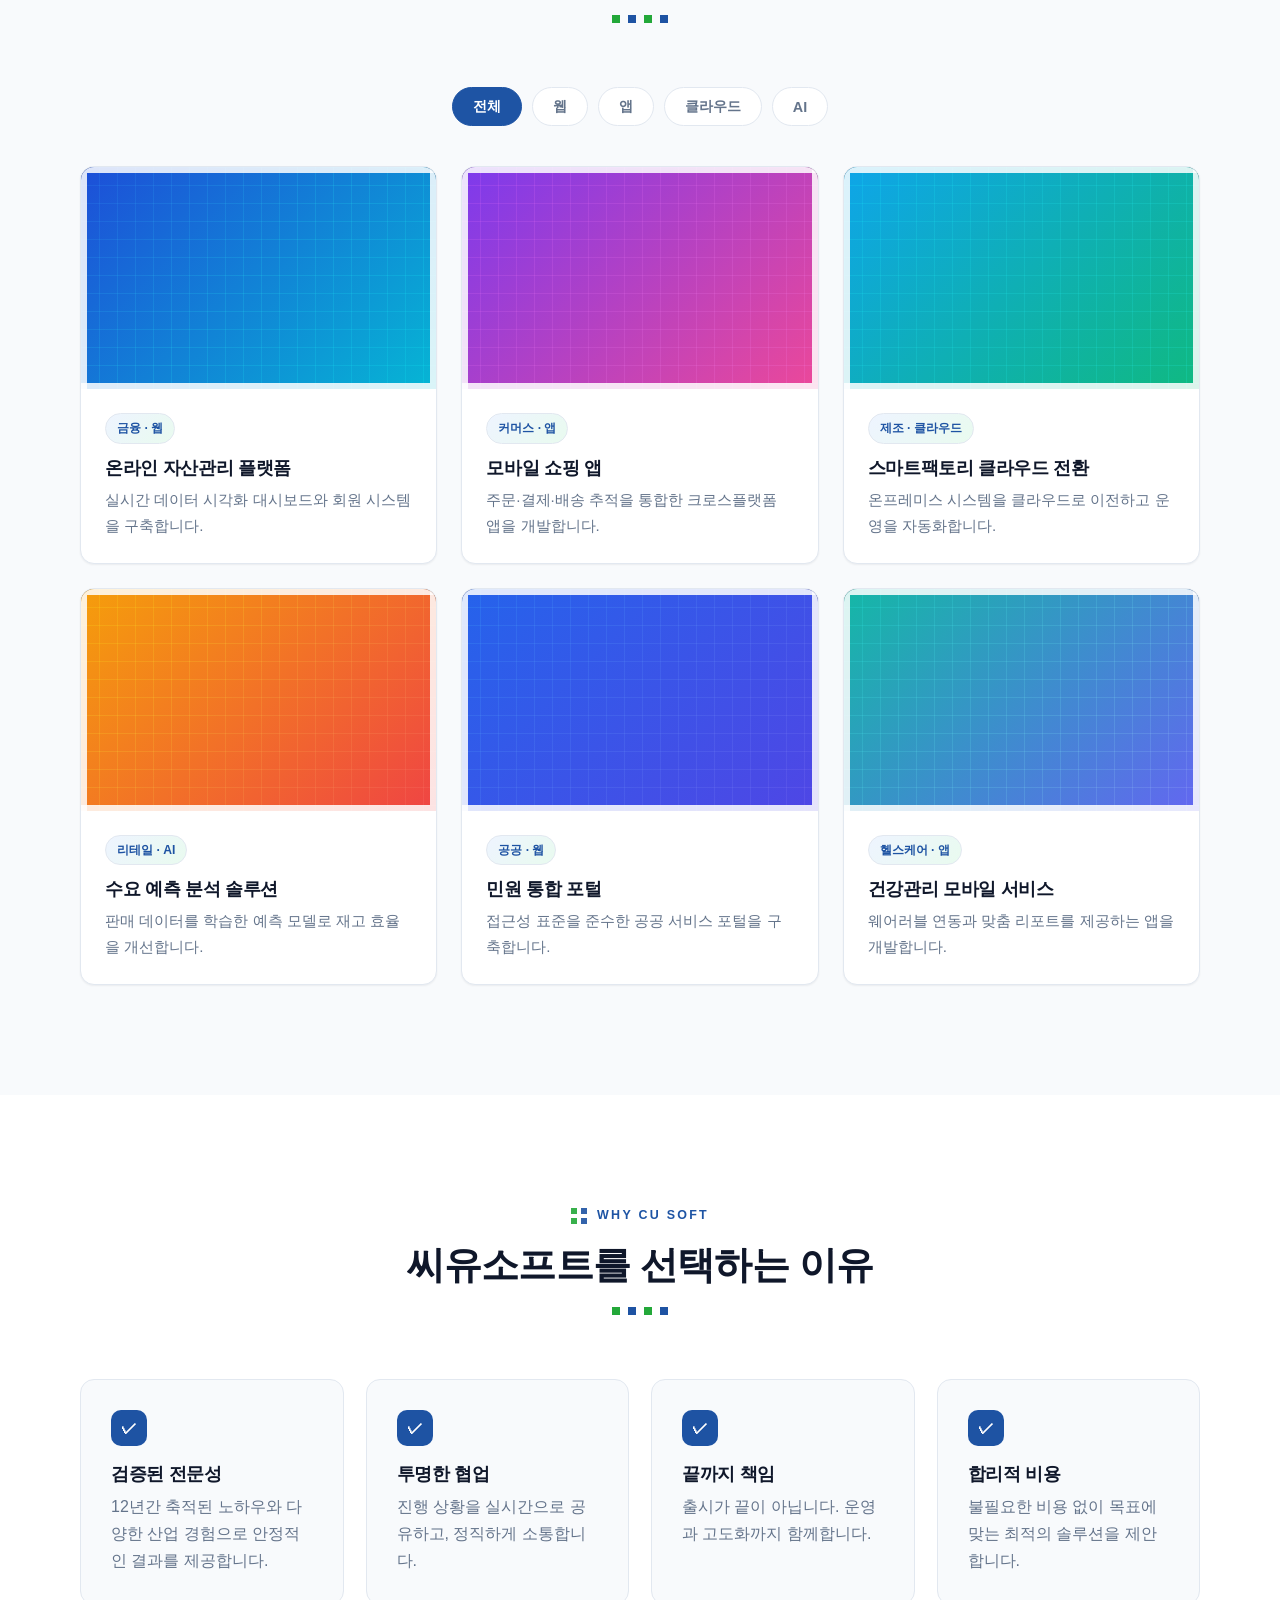
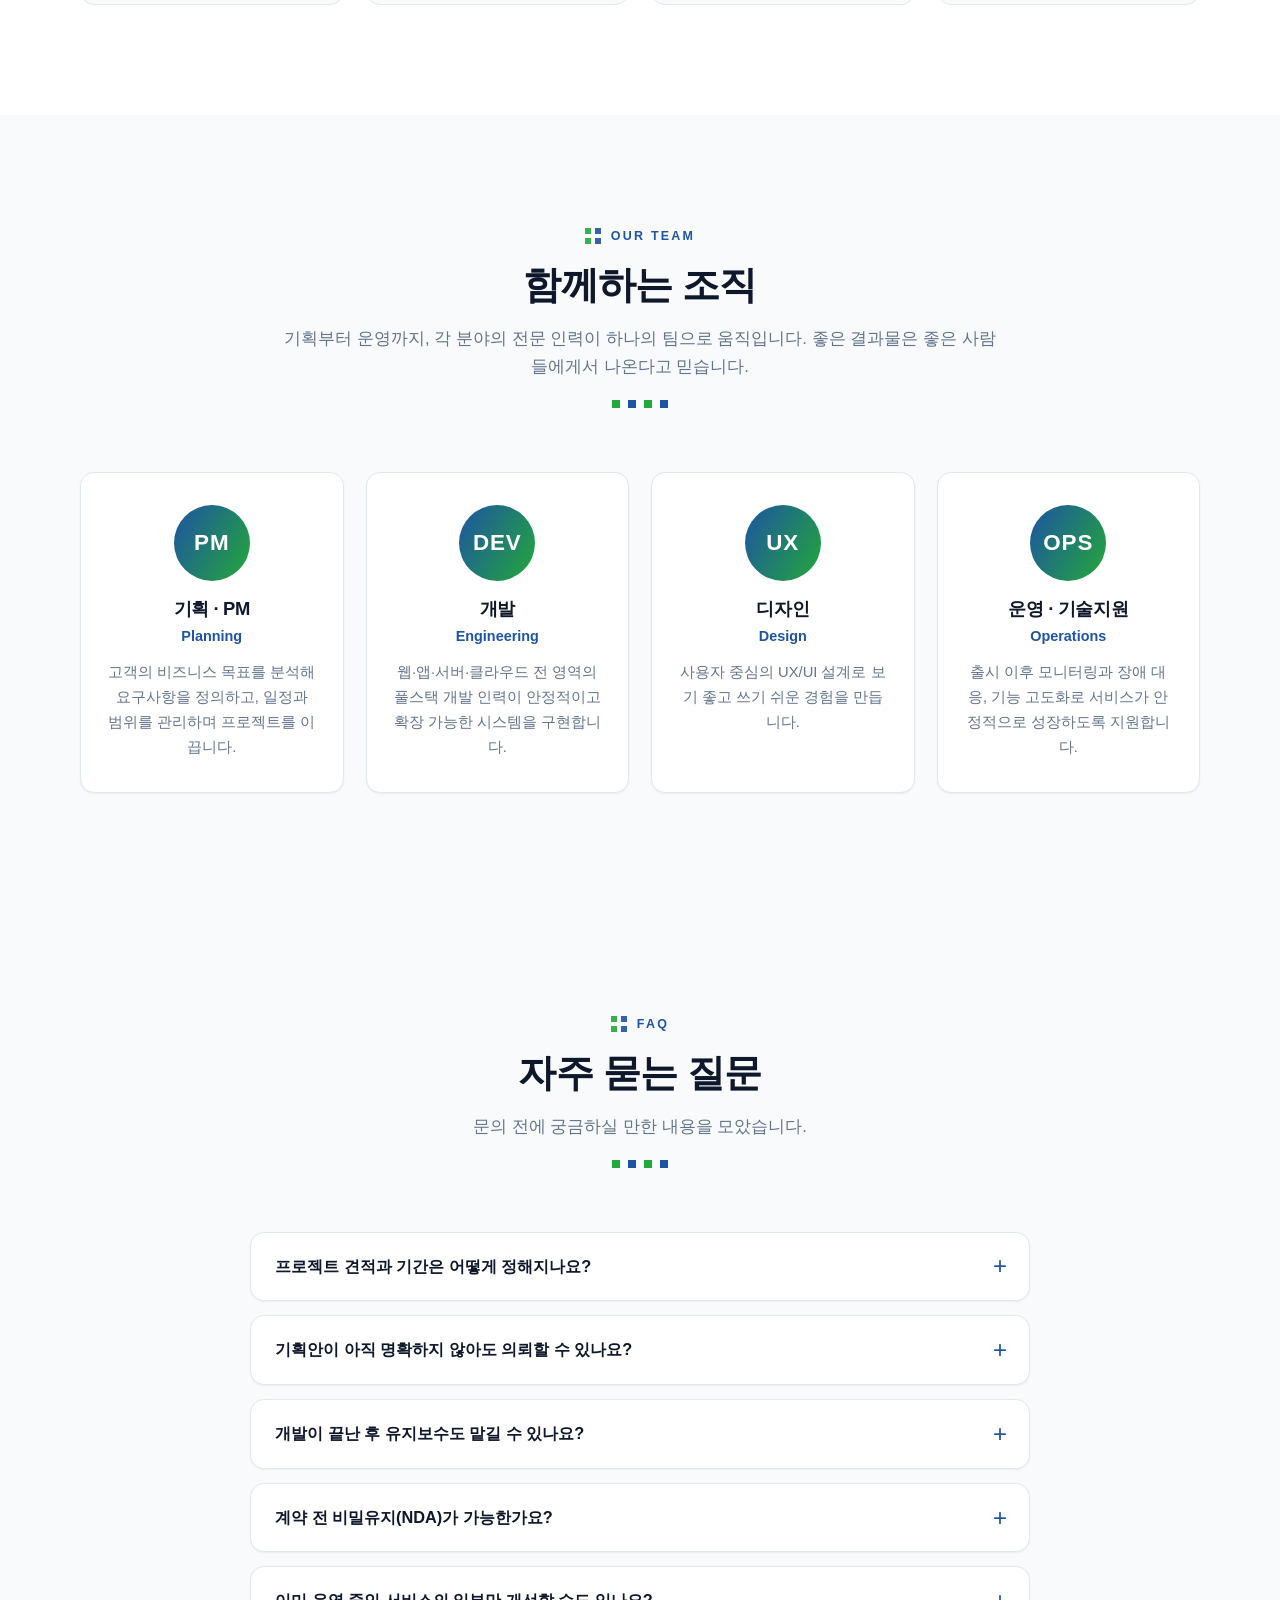
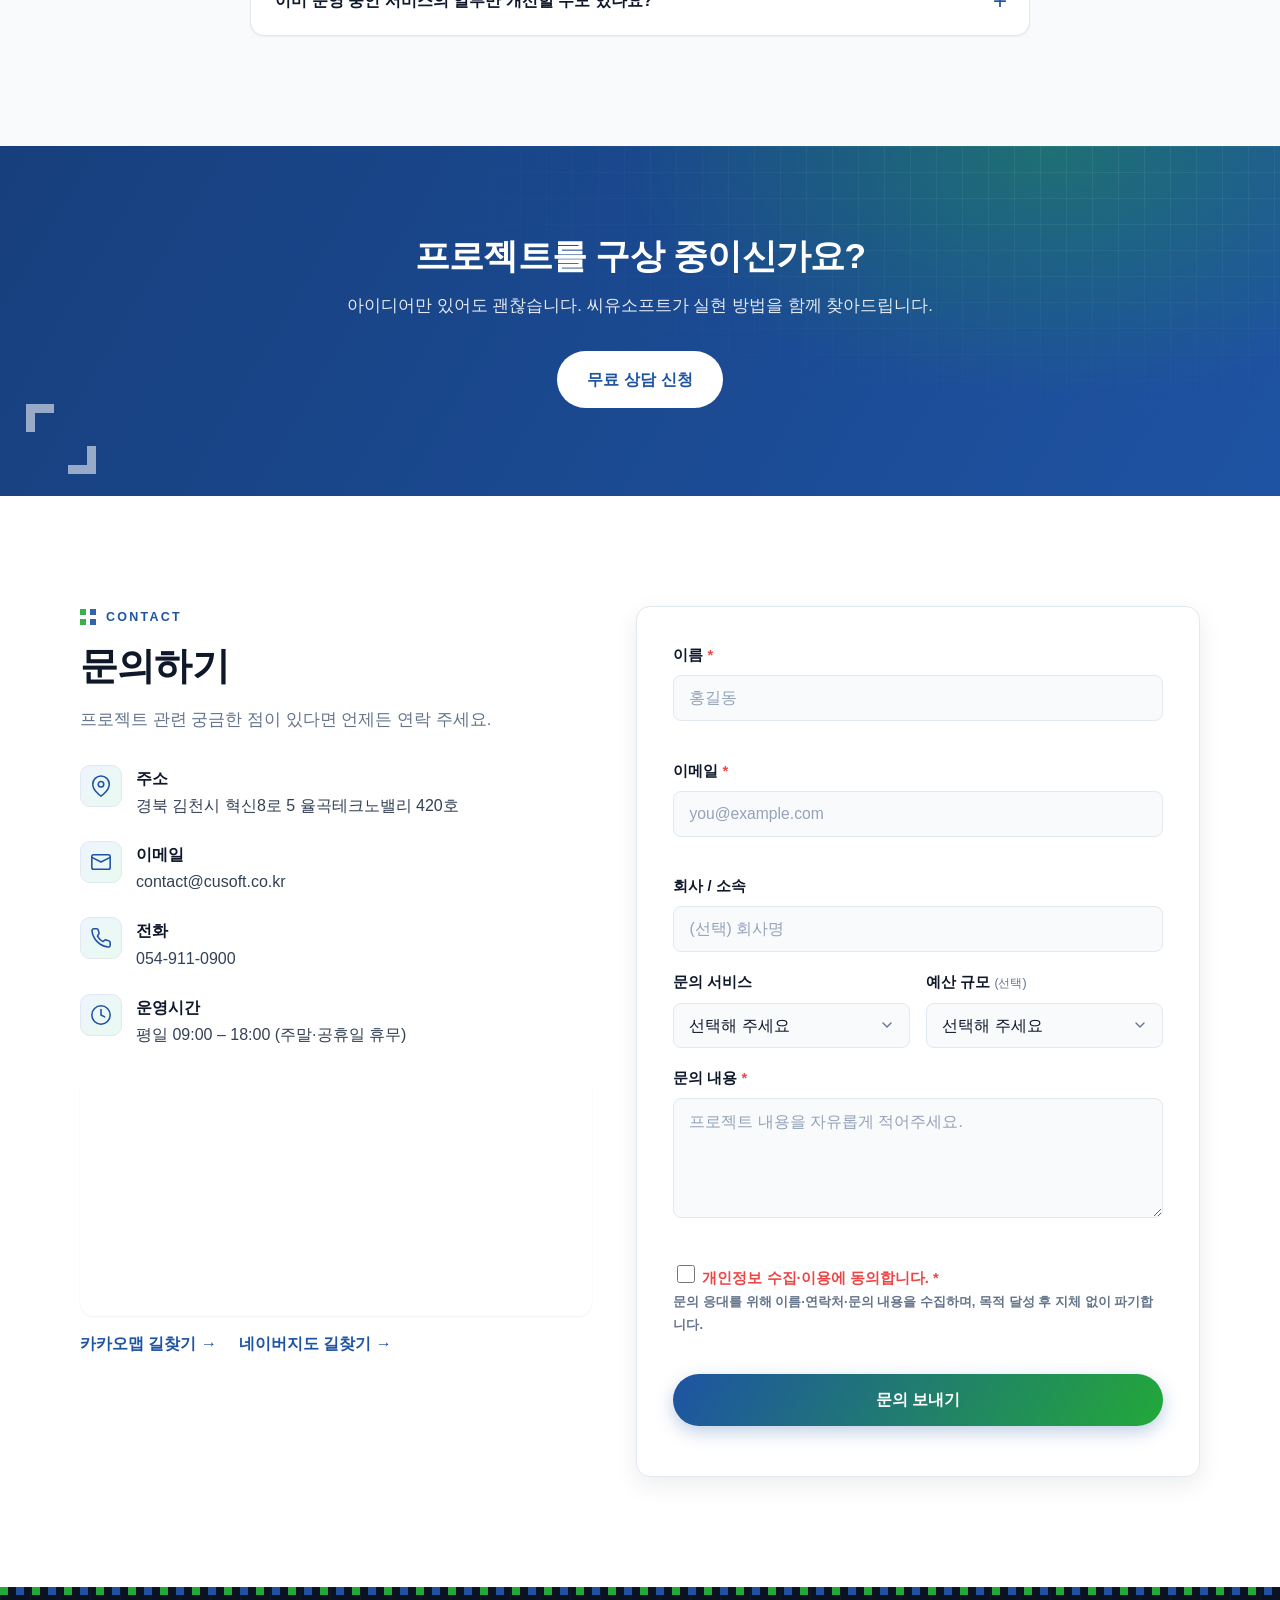
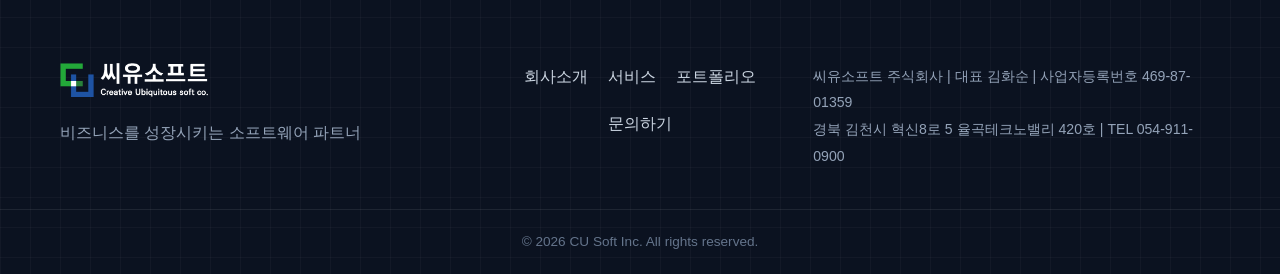
==== commit 96153c3e: "기획안 v2.0 반영(1차): 브랜드·실제데이터·연혁·비즈니스·문의폼 브랜드 컬러(스펙): - 메인 #1e54a4, 서브 그린 #26a938 으로 전면 리스킨(하드코딩 색상 포함)" ====
--- a/index.html
+++ b/index.html
@@ -84,9 +84,9 @@
       <nav class="nav" id="primary-nav" aria-label="주요 메뉴">
         <ul class="nav__list">
           <li><a href="#about">회사소개</a></li>
-          <li><a href="#services">서비스</a></li>
+          <li><a href="#history">연혁</a></li>
+          <li><a href="#services">비즈니스</a></li>
           <li><a href="#lab">연구소</a></li>
-          <li><a href="#process">진행과정</a></li>
           <li><a href="#portfolio">포트폴리오</a></li>
           <li><a href="#contact">문의하기</a></li>
         </ul>
@@ -151,26 +151,45 @@
         </div><!-- /hero__main -->
 
         <ul class="hero__stats" id="stats">
-          <li><strong>기획·개발·운영</strong><span>원스톱 진행</span></li>
-          <li><strong>웹·앱·클라우드</strong><span>전 영역 대응</span></li>
-          <li><strong>SI · SM</strong><span>구축부터 운영까지</span></li>
-          <li><strong>AI · 데이터</strong><span>차세대 기술 도입</span></li>
+          <li><strong>2019</strong><span>설립 연도</span></li>
+          <li><strong>30+</strong><span>누적 수행 프로젝트</span></li>
+          <li><strong>25억</strong><span>2025년 사업 실적</span></li>
+          <li><strong>ISO 9001</strong><span>품질경영 인증</span></li>
         </ul>
       </div>
     </section>
 
-    <!-- ===== Trust / Partners ===== -->
-    <section class="partners" aria-label="함께한 고객사">
+    <!-- ===== Trust / Clients & Partners ===== -->
+    <section class="partners" aria-label="고객사 및 협력사">
       <div class="container">
-        <p class="partners__label">다양한 산업의 고객과 함께합니다</p>
-        <ul class="partners__list">
-          <li>FINANCE</li>
-          <li>COMMERCE</li>
-          <li>HEALTHCARE</li>
-          <li>EDUCATION</li>
-          <li>PUBLIC</li>
-          <li>STARTUP</li>
-        </ul>
+        <p class="partners__label">공공기관과 전문 기업들이 씨유소프트와 함께합니다</p>
+        <div class="partners__groups">
+          <div class="partners__group">
+            <span class="partners__gtitle">CLIENTS</span>
+            <ul class="partners__names">
+              <li>한국교통안전공단</li>
+              <li>한국도로공사</li>
+              <li>한국전력기술</li>
+              <li>한국사학진흥재단</li>
+              <li>자동차손해배상진흥원</li>
+              <li>한국지능정보사회진흥원</li>
+            </ul>
+          </div>
+          <div class="partners__group">
+            <span class="partners__gtitle">PARTNERS</span>
+            <ul class="partners__names">
+              <li>유엔파인</li>
+              <li>대신정보통신</li>
+              <li>엠티데이타</li>
+              <li>낙스넷</li>
+              <li>한컴이노스트림</li>
+              <li>인스웨이브</li>
+              <li>신시웨이</li>
+              <li>엔키아</li>
+              <li>아인시스</li>
+            </ul>
+          </div>
+        </div>
       </div>
     </section>
 
@@ -181,27 +200,46 @@
           <p class="section__eyebrow">ABOUT US</p>
           <h2 class="section__title">기술로 신뢰를 만드는 기업, 씨유소프트</h2>
           <p class="section__lead">
-            우리는 단순한 외주 개발사가 아닌, 고객의 비즈니스 목표를 함께 고민하는
-            기술 파트너입니다. 금융·커머스·공공·헬스케어 등 다양한 산업 영역에서
-            검증된 프로세스와 전문 인력으로 안정적인 결과물을 만들어 갑니다.
+            주식회사 씨유소프트(Creative Ubiquitous Soft Co.)는 2019년 설립 이래 소프트웨어 개발·SI·IT 컨설팅
+            분야에서 30여 개 프로젝트를 성공적으로 완수한 신뢰할 수 있는 기술 파트너입니다.
+            기업부설 연구소를 통한 R&amp;D 투자와 전문 인력 양성으로 AI·클라우드·빅데이터 등 차세대 기술을
+            선도하며, 고객의 디지털 전환을 현실로 만들어갑니다.
           </p>
         </div>
 
+        <dl class="company-facts">
+          <div><dt>설립일</dt><dd>2019년</dd></div>
+          <div><dt>자본금</dt><dd>1.5억 원</dd></div>
+          <div><dt>사업 실적</dt><dd>25억 원 <small>(2025년 기준)</small></dd></div>
+          <div><dt>사업 분야</dt><dd>SI · IT운영관리 · 클라우드 · 빅데이터 · AI</dd></div>
+        </dl>
+
+        <h3 class="lab__subhead">핵심 역량</h3>
         <div class="about__grid">
           <article class="value-card">
-            <div class="value-card__icon" aria-hidden="true"><svg class="ic" viewBox="0 0 24 24" fill="none" stroke="currentColor" stroke-width="1.7" stroke-linecap="round" stroke-linejoin="round" aria-hidden="true"><circle cx="12" cy="12" r="10"/><circle cx="12" cy="12" r="6"/><circle cx="12" cy="12" r="2"/></svg></div>
-            <h3>Mission</h3>
-            <p>좋은 기술로 고객의 문제를 해결하고 비즈니스의 성장을 가속합니다. 기술을 위한 기술이 아닌, 성과로 이어지는 기술을 만듭니다.</p>
+            <div class="value-card__icon" aria-hidden="true"><svg class="ic" viewBox="0 0 24 24" fill="none" stroke="currentColor" stroke-width="1.7" stroke-linecap="round" stroke-linejoin="round" aria-hidden="true"><path d="M12 22s8-4 8-10V5l-8-3-8 3v7c0 6 8 10 8 10z"/><polyline points="9 12 11 14 15 10"/></svg></div>
+            <h3>검증된 기술력과 도메인 전문성</h3>
+            <p>금융·공공·의료·제조 등 산업별 전문 팀 구성으로 현업 요구사항을 정확히 반영한 시스템을 구축합니다.</p>
           </article>
           <article class="value-card">
-            <div class="value-card__icon" aria-hidden="true"><svg class="ic" viewBox="0 0 24 24" fill="none" stroke="currentColor" stroke-width="1.7" stroke-linecap="round" stroke-linejoin="round" aria-hidden="true"><path d="M1 12s4-8 11-8 11 8 11 8-4 8-11 8-11-8-11-8z"/><circle cx="12" cy="12" r="3"/></svg></div>
-            <h3>Vision</h3>
-            <p>고객이 가장 먼저 찾는, 신뢰받는 소프트웨어 파트너가 됩니다. 한 번의 프로젝트가 장기적인 동행으로 이어지는 관계를 지향합니다.</p>
+            <div class="value-card__icon" aria-hidden="true"><svg class="ic" viewBox="0 0 24 24" fill="none" stroke="currentColor" stroke-width="1.7" stroke-linecap="round" stroke-linejoin="round" aria-hidden="true"><path d="M9.5 2A2.5 2.5 0 0 1 12 4.5v15a2.5 2.5 0 0 0-5 0V4.5A2.5 2.5 0 0 1 9.5 2z"/><path d="M14.5 2A2.5 2.5 0 0 0 12 4.5"/><circle cx="9.5" cy="18" r="1"/></svg></div>
+            <h3>R&amp;D 기반 기술 혁신</h3>
+            <p>기업부설 연구소 운영을 통해 AI·빅데이터·IoT 등 차세대 기술을 지속 연구하고 서비스에 적용합니다.</p>
           </article>
           <article class="value-card">
-            <div class="value-card__icon" aria-hidden="true"><svg class="ic" viewBox="0 0 24 24" fill="none" stroke="currentColor" stroke-width="1.7" stroke-linecap="round" stroke-linejoin="round" aria-hidden="true"><circle cx="12" cy="8" r="6"/><path d="M8.2 13.9 7 23l5-3 5 3-1.2-9.1"/></svg></div>
-            <h3>Value</h3>
-            <p>정직한 소통, 책임감 있는 개발, 끝까지 함께하는 운영. 약속한 것은 반드시 지키고, 어려운 상황도 투명하게 공유합니다.</p>
+            <div class="value-card__icon" aria-hidden="true"><svg class="ic" viewBox="0 0 24 24" fill="none" stroke="currentColor" stroke-width="1.7" stroke-linecap="round" stroke-linejoin="round" aria-hidden="true"><path d="M22 11.08V12a10 10 0 1 1-5.93-9.14"/><polyline points="22 4 12 14.01 9 11.01"/></svg></div>
+            <h3>체계적 품질 관리</h3>
+            <p>ISO 9001 기반 엄격한 개발 프로세스와 단계별 품질 검증으로 95% 이상 일정 준수율을 달성합니다.</p>
+          </article>
+          <article class="value-card">
+            <div class="value-card__icon" aria-hidden="true"><svg class="ic" viewBox="0 0 24 24" fill="none" stroke="currentColor" stroke-width="1.7" stroke-linecap="round" stroke-linejoin="round" aria-hidden="true"><path d="M17 21v-2a4 4 0 0 0-4-4H5a4 4 0 0 0-4 4v2"/><circle cx="9" cy="7" r="4"/><path d="M23 21v-2a4 4 0 0 0-3-3.87"/><path d="M16 3.13a4 4 0 0 1 0 7.75"/></svg></div>
+            <h3>납품 후 지속 파트너십</h3>
+            <p>전담 유지보수 팀과 24/7 기술 지원 체계로 시스템 도입 이후에도 안정적인 운영을 보장합니다.</p>
+          </article>
+          <article class="value-card">
+            <div class="value-card__icon" aria-hidden="true"><svg class="ic" viewBox="0 0 24 24" fill="none" stroke="currentColor" stroke-width="1.7" stroke-linecap="round" stroke-linejoin="round" aria-hidden="true"><path d="M23 6l-9.5 9.5-5-5L1 18"/><polyline points="17 6 23 6 23 12"/></svg></div>
+            <h3>투명한 애자일 관리</h3>
+            <p>스프린트 기반 개발과 주기적 보고 체계로 빠른 피드백 루프를 실현하고 프로젝트 리스크를 최소화합니다.</p>
           </article>
         </div>
 
@@ -218,51 +256,114 @@
       </div>
     </section>
 
-    <!-- ===== Services ===== -->
-    <section class="section section--alt services" id="services">
+    <!-- ===== History ===== -->
+    <section class="section section--alt history" id="history">
       <div class="container">
         <div class="section__head">
-          <p class="section__eyebrow">SERVICES</p>
-          <h2 class="section__title">제공 서비스</h2>
-          <p class="section__lead">기획부터 운영까지, 비즈니스에 필요한 소프트웨어 전 영역을 지원합니다.</p>
-        </div>
-
-        <div class="services__grid">
+          <p class="section__eyebrow">HISTORY</p>
+          <h2 class="section__title">회사 연혁</h2>
+          <p class="section__lead">검증된 기술력과 신뢰를 바탕으로 공공 정보화 및 미래 모빌리티 시장을 선도해 나가고 있습니다.</p>
+        </div>
+
+        <ol class="history__list">
+          <li class="history__item">
+            <div class="history__year">2026</div>
+            <ul class="history__events">
+              <li>구미전자정보기술원 경북 서부권 융합 R&amp;D 연구개발 지원사업</li>
+              <li>경북테크노파크 경북형 도심항공 UAM 산업육성 및 활성화 사업</li>
+              <li>한국교통안전공단 정보시스템 통합 유지관리 용역</li>
+              <li>디지털서비스 개방 API 개발 지원사업(2차) — 이륜자동차 검사예약 서비스</li>
+            </ul>
+          </li>
+          <li class="history__item">
+            <div class="history__year">2025</div>
+            <ul class="history__events">
+              <li>디지털서비스 개방 API 개발지원사업(1차) — 운수종사자종합관리시스템</li>
+              <li>경북대학교 산학협력단 앱 기획개발 및 WebRTC 원격영상 통신개발 학술연구용역</li>
+              <li>경운대학교 산학협력단 RISE 산학공동 기술개발과제</li>
+              <li>한국교통안전공단 기계식주차장 정보관리시스템 고도화 용역</li>
+              <li>한국교통안전공단 내압용기 온라인 예약시스템 구축</li>
+              <li>한국교통안전공단 교통안전정보관리시스템 운영 및 유지관리 용역</li>
+              <li><strong>기업부설연구소 설립 및 인정서 취득</strong></li>
+            </ul>
+          </li>
+          <li class="history__item">
+            <div class="history__year">2024</div>
+            <ul class="history__events">
+              <li>자동차손해배상진흥원 피해자 지원시스템 구축</li>
+              <li>한국교통안전공단 운수종사자관리시스템 고도화 및 클라우드 전환</li>
+              <li>한국교통안전공단 통합학사관리시스템 대구센터 클라우드 전환</li>
+              <li>한국교통안전공단 교통안전정보관리시스템 운영 및 클라우드 이전 재구축</li>
+              <li>한국교통안전공단 대표홈페이지 및 통합회원관리포털 공공클라우드 이관</li>
+            </ul>
+          </li>
+          <li class="history__item">
+            <div class="history__year">2023</div>
+            <ul class="history__events">
+              <li>한국교통안전공단 정보시스템 통합유지관리 용역</li>
+              <li>한국교통안전공단 교통안전정보관리시스템 운영 및 유지</li>
+              <li>한국전력기술 도면문서관리시스템 고도화</li>
+            </ul>
+          </li>
+          <li class="history__item">
+            <div class="history__year">2022</div>
+            <ul class="history__events">
+              <li>한국교통안전공단 정보시스템 통합유지관리 용역</li>
+              <li>차세대 운수종사자관리시스템 구축</li>
+              <li>한국교통안전공단 대표홈페이지 재구축</li>
+            </ul>
+          </li>
+          <li class="history__item">
+            <div class="history__year">2020–2021</div>
+            <ul class="history__events">
+              <li>한국교통안전공단 정보시스템 통합유지관리 용역</li>
+              <li>항공보안 자율신고제도 앱 개발</li>
+              <li>자동차부품 자기인증시스템 고도화</li>
+            </ul>
+          </li>
+          <li class="history__item">
+            <div class="history__year">2019</div>
+            <ul class="history__events">
+              <li><strong>주식회사 씨유소프트 설립</strong></li>
+            </ul>
+          </li>
+        </ol>
+      </div>
+    </section>
+
+    <!-- ===== Services ===== -->
+    <section class="section services" id="services">
+      <div class="container">
+        <div class="section__head">
+          <p class="section__eyebrow">BUSINESS</p>
+          <h2 class="section__title">비즈니스</h2>
+          <p class="section__lead">공공·교통·물류 등 복합 환경에서 검증된 SI부터 운영·클라우드·AI까지, 사업 전 주기를 지원합니다.</p>
+        </div>
+
+        <div class="services__grid services__grid--4">
           <article class="service-card">
-            <div class="service-card__icon" aria-hidden="true"><svg class="ic" viewBox="0 0 24 24" fill="none" stroke="currentColor" stroke-width="1.7" stroke-linecap="round" stroke-linejoin="round" aria-hidden="true"><polyline points="16 18 22 12 16 6"/><polyline points="8 6 2 12 8 18"/></svg></div>
-            <h3>웹 개발</h3>
-            <p>반응형 웹사이트부터 대규모 트래픽을 견디는 관리자 시스템·대시보드까지, 빠르고 안정적인 웹 애플리케이션을 설계·구축합니다.</p>
-            <ul class="service-card__tags"><li>React</li><li>Next.js</li><li>Spring</li></ul>
+            <div class="service-card__icon" aria-hidden="true"><svg class="ic" viewBox="0 0 24 24" fill="none" stroke="currentColor" stroke-width="1.7" stroke-linecap="round" stroke-linejoin="round" aria-hidden="true"><rect x="2" y="3" width="20" height="14" rx="2"/><line x1="8" y1="21" x2="16" y2="21"/><line x1="12" y1="17" x2="12" y2="21"/></svg></div>
+            <h3>SI (시스템 통합)</h3>
+            <p>공공·교통·물류 등 복합적인 비즈니스 환경에 최적화된 고품질 맞춤형 정보시스템 아키텍처를 설계·구축합니다. 대규모 공공 사업에서 증명된 방법론과 리스크 관리로 요구사항을 기한 내 완수합니다.</p>
+            <ul class="service-card__tags"><li>공공 SI</li><li>API 연계</li><li>차세대 시스템</li></ul>
           </article>
           <article class="service-card">
-            <div class="service-card__icon" aria-hidden="true"><svg class="ic" viewBox="0 0 24 24" fill="none" stroke="currentColor" stroke-width="1.7" stroke-linecap="round" stroke-linejoin="round" aria-hidden="true"><rect x="6" y="2" width="12" height="20" rx="2.5"/><line x1="11" y1="18" x2="13" y2="18"/></svg></div>
-            <h3>모바일 앱 개발</h3>
-            <p>iOS·Android 네이티브 및 크로스플랫폼 앱을 기획·디자인·개발·스토어 출시까지 한 팀이 끝까지 책임지고 진행합니다.</p>
-            <ul class="service-card__tags"><li>Flutter</li><li>React Native</li><li>Kotlin</li></ul>
+            <div class="service-card__icon" aria-hidden="true"><svg class="ic" viewBox="0 0 24 24" fill="none" stroke="currentColor" stroke-width="1.7" stroke-linecap="round" stroke-linejoin="round" aria-hidden="true"><path d="M12 22s8-4 8-10V5l-8-3-8 3v7c0 6 8 10 8 10z"/><polyline points="9 12 11 14 15 10"/></svg></div>
+            <h3>IT 운영 및 유지보수</h3>
+            <p>24시간 365일 무중단 비즈니스를 지원하며, 대규모 공공 핵심 인프라의 예방 정비 및 장애 복구 체계를 가동합니다. SLA 기반 실시간 모니터링과 형상 관리로 안정성을 보장합니다.</p>
+            <ul class="service-card__tags"><li>ITSM</li><li>SLA</li><li>7년 연속 수주</li></ul>
           </article>
           <article class="service-card">
             <div class="service-card__icon" aria-hidden="true"><svg class="ic" viewBox="0 0 24 24" fill="none" stroke="currentColor" stroke-width="1.7" stroke-linecap="round" stroke-linejoin="round" aria-hidden="true"><path d="M18 10h-1.26A8 8 0 1 0 9 20h9a5 5 0 0 0 0-10z"/></svg></div>
-            <h3>클라우드 · 인프라</h3>
-            <p>AWS·Azure 기반 클라우드 아키텍처 설계, 무중단 마이그레이션, CI/CD·모니터링 자동화로 운영 비용과 장애 위험을 줄여드립니다.</p>
-            <ul class="service-card__tags"><li>AWS</li><li>Docker</li><li>CI/CD</li></ul>
-          </article>
-          <article class="service-card">
-            <div class="service-card__icon" aria-hidden="true"><svg class="ic" viewBox="0 0 24 24" fill="none" stroke="currentColor" stroke-width="1.7" stroke-linecap="round" stroke-linejoin="round" aria-hidden="true"><circle cx="12" cy="12" r="3"/><path d="M19.4 15a1.65 1.65 0 0 0 .33 1.82l.06.06a2 2 0 1 1-2.83 2.83l-.06-.06a1.65 1.65 0 0 0-1.82-.33 1.65 1.65 0 0 0-1 1.51V21a2 2 0 0 1-4 0v-.09A1.65 1.65 0 0 0 9 19.4a1.65 1.65 0 0 0-1.82.33l-.06.06a2 2 0 1 1-2.83-2.83l.06-.06a1.65 1.65 0 0 0 .33-1.82 1.65 1.65 0 0 0-1.51-1H3a2 2 0 0 1 0-4h.09A1.65 1.65 0 0 0 4.6 9a1.65 1.65 0 0 0-.33-1.82l-.06-.06a2 2 0 1 1 2.83-2.83l.06.06a1.65 1.65 0 0 0 1.82.33H9a1.65 1.65 0 0 0 1-1.51V3a2 2 0 0 1 4 0v.09a1.65 1.65 0 0 0 1 1.51 1.65 1.65 0 0 0 1.82-.33l.06-.06a2 2 0 1 1 2.83 2.83l-.06.06a1.65 1.65 0 0 0-.33 1.82V9a1.65 1.65 0 0 0 1.51 1H21a2 2 0 0 1 0 4h-.09a1.65 1.65 0 0 0-1.51 1z"/></svg></div>
-            <h3>SI / SM</h3>
-            <p>업무 프로세스에 꼭 맞는 기업 시스템을 구축(SI)하고, 구축 이후에도 안정적인 운영·유지보수(SM)로 장기적인 성과를 지원합니다.</p>
-            <ul class="service-card__tags"><li>ERP</li><li>그룹웨어</li><li>운영</li></ul>
+            <h3>클라우드</h3>
+            <p>기존 전산 자원의 면밀한 인프라 실사부터 클라우드 아키텍처 설계, 마이그레이션 및 네이티브 구조 전환을 원스톱으로 리드합니다. 공공 클라우드 이관 100% 무중단 전환을 보장합니다.</p>
+            <ul class="service-card__tags"><li>클라우드 전환</li><li>마이그레이션</li><li>무중단</li></ul>
           </article>
           <article class="service-card">
             <div class="service-card__icon" aria-hidden="true"><svg class="ic" viewBox="0 0 24 24" fill="none" stroke="currentColor" stroke-width="1.7" stroke-linecap="round" stroke-linejoin="round" aria-hidden="true"><rect x="4" y="4" width="16" height="16" rx="2"/><rect x="9" y="9" width="6" height="6"/><line x1="9" y1="1" x2="9" y2="4"/><line x1="15" y1="1" x2="15" y2="4"/><line x1="9" y1="20" x2="9" y2="23"/><line x1="15" y1="20" x2="15" y2="23"/><line x1="20" y1="9" x2="23" y2="9"/><line x1="20" y1="14" x2="23" y2="14"/><line x1="1" y1="9" x2="4" y2="9"/><line x1="1" y1="14" x2="4" y2="14"/></svg></div>
-            <h3>AI · 데이터</h3>
-            <p>흩어진 데이터를 가치로 바꿉니다. 데이터 분석·시각화, 추천·예측 모델, 생성형 AI(LLM) 도입까지 실무에 바로 쓰이는 형태로 제공합니다.</p>
-            <ul class="service-card__tags"><li>LLM</li><li>데이터파이프라인</li><li>분석</li></ul>
-          </article>
-          <article class="service-card">
-            <div class="service-card__icon" aria-hidden="true"><svg class="ic" viewBox="0 0 24 24" fill="none" stroke="currentColor" stroke-width="1.7" stroke-linecap="round" stroke-linejoin="round" aria-hidden="true"><path d="M12 22s8-4 8-10V5l-8-3-8 3v7c0 6 8 10 8 10z"/><polyline points="9 12 11 14 15 10"/></svg></div>
-            <h3>유지보수 · 기술지원</h3>
-            <p>출시가 끝이 아닙니다. 24/7 모니터링, 신속한 장애 대응, 정기 기능 고도화로 서비스가 안정적으로 성장하도록 지원합니다.</p>
-            <ul class="service-card__tags"><li>모니터링</li><li>SLA</li><li>고도화</li></ul>
+            <h3>AI · 빅데이터</h3>
+            <p>방대한 데이터 속 인사이트를 발굴하고, AI 모델링으로 미래 예측과 의사결정 자동화를 지원합니다. 빅데이터 플랫폼(ETL·Data Lake)부터 예측 분석·NLP·BI 시각화까지 제공합니다.</p>
+            <ul class="service-card__tags"><li>빅데이터</li><li>머신러닝</li><li>BI 시각화</li></ul>
           </article>
         </div>
       </div>
@@ -601,7 +702,7 @@
           <div class="contact__map">
             <iframe
               title="씨유소프트 오시는 길 — 경북 김천시 혁신8로 5 율곡테크노밸리"
-              src="https://www.google.com/maps?q=%EA%B2%BD%EB%B6%81%20%EA%B9%80%EC%B2%9C%EC%8B%9C%20%ED%98%81%EC%8B%A08%EB%A1%9C%205%20%EC%9C%A8%EA%B3%A1%ED%85%8C%ED%81%AC%EB%85%B8%EB%B0%B8%EB%A6%AC&output=embed"
+              src="https://www.google.com/maps?q=%EC%9C%A8%EA%B3%A1%ED%85%8C%ED%81%AC%EB%85%B8%EB%B0%B8%EB%A6%AC%2C%20%EA%B2%BD%EB%B6%81%20%EA%B9%80%EC%B2%9C%EC%8B%9C%20%ED%98%81%EC%8B%A08%EB%A1%9C%205&z=18&output=embed"
               width="100%" height="240" style="border:0" loading="lazy"
               referrerpolicy="no-referrer-when-downgrade"></iframe>
             <div class="contact__maplinks">
@@ -630,10 +731,47 @@
             <label for="company">회사 / 소속</label>
             <input type="text" id="company" name="company" placeholder="(선택) 회사명" />
           </div>
+          <div class="field field--row">
+            <div>
+              <label for="service">문의 서비스</label>
+              <select id="service" name="service">
+                <option value="">선택해 주세요</option>
+                <option>소프트웨어 개발</option>
+                <option>시스템 통합(SI)</option>
+                <option>IT 컨설팅</option>
+                <option>클라우드 전환</option>
+                <option>UI/UX 디자인</option>
+                <option>ERP·그룹웨어</option>
+                <option>데이터베이스 구축·관리</option>
+                <option>네트워크·인프라 구축</option>
+                <option>유지보수·운영 지원</option>
+                <option>기업부설 연구소 협업</option>
+                <option>기타</option>
+              </select>
+            </div>
+            <div>
+              <label for="budget">예산 규모 <small>(선택)</small></label>
+              <select id="budget" name="budget">
+                <option value="">선택해 주세요</option>
+                <option>1억 미만</option>
+                <option>1억 ~ 5억</option>
+                <option>5억 ~ 20억</option>
+                <option>20억 이상</option>
+              </select>
+            </div>
+          </div>
           <div class="field">
             <label for="message">문의 내용 <span aria-hidden="true">*</span></label>
             <textarea id="message" name="message" rows="5" placeholder="프로젝트 내용을 자유롭게 적어주세요." required></textarea>
             <p class="field__error" data-error-for="message"></p>
+          </div>
+          <div class="field field--check">
+            <label class="check">
+              <input type="checkbox" id="privacy" name="privacy" required />
+              <span>개인정보 수집·이용에 동의합니다. <span aria-hidden="true">*</span><br />
+              <small>문의 응대를 위해 이름·연락처·문의 내용을 수집하며, 목적 달성 후 지체 없이 파기합니다.</small></span>
+            </label>
+            <p class="field__error" data-error-for="privacy"></p>
           </div>
           <button type="submit" class="btn btn--primary btn--lg btn--block">문의 보내기</button>
           <p class="form__note" id="form-note" role="status" aria-live="polite"></p>
--- a/css/style.css
+++ b/css/style.css
@@ -6,10 +6,12 @@
 /* ---------- Design Tokens ---------- */
 :root {
   /* Brand */
-  --c-primary: #1d4ed8;
-  --c-primary-dark: #1e40af;
-  --c-primary-light: #3b82f6;
-  --c-accent: #06b6d4;
+  --c-primary: #1e54a4;
+  --c-primary-dark: #17427f;
+  --c-primary-light: #3a74c0;
+  --c-accent: #26a938;
+  --c-blue: #1e54a4;
+  --c-green: #26a938;
 
   /* Neutrals */
   --c-ink: #0f172a;
@@ -73,7 +75,7 @@
   transition: transform .15s ease, box-shadow .2s ease, background .2s ease, color .2s ease;
   white-space: nowrap;
 }
-.btn--primary { background: var(--c-primary); color: #fff; box-shadow: 0 6px 18px rgba(29, 78, 216, .3); }
+.btn--primary { background: var(--c-primary); color: #fff; box-shadow: 0 6px 18px rgba(30, 84, 164, .3); }
 .btn--primary:hover { background: var(--c-primary-dark); transform: translateY(-2px); }
 .btn--ghost { background: transparent; color: var(--c-ink); border: 1.5px solid var(--c-line); }
 .btn--ghost:hover { border-color: var(--c-primary); color: var(--c-primary); }
@@ -116,7 +118,7 @@
 .hero__bg {
   position: absolute; inset: 0; z-index: -1;
   background:
-    radial-gradient(70% 60% at 80% 0%, rgba(6, 182, 212, .14), transparent 60%),
+    radial-gradient(70% 60% at 80% 0%, rgba(38, 169, 56, .14), transparent 60%),
     radial-gradient(70% 70% at 10% 10%, rgba(59, 130, 246, .16), transparent 55%),
     linear-gradient(180deg, #f4f8ff 0%, #ffffff 70%);
 }
@@ -172,7 +174,7 @@
 .timeline__list li { position: relative; padding: 0 0 26px 22px; }
 .timeline__list li::before {
   content: ""; position: absolute; left: -36px; top: 4px; width: 14px; height: 14px;
-  border-radius: 50%; background: var(--c-primary); box-shadow: 0 0 0 4px rgba(29, 78, 216, .15);
+  border-radius: 50%; background: var(--c-primary); box-shadow: 0 0 0 4px rgba(30, 84, 164, .15);
 }
 .timeline__year { font-weight: 900; color: var(--c-primary); margin-right: 8px; }
 .timeline__list p { display: inline; color: var(--c-body); }
@@ -312,7 +314,7 @@
 /* ---------- CTA Band ---------- */
 .cta-band {
   background:
-    radial-gradient(60% 120% at 80% 0%, rgba(6, 182, 212, .35), transparent 60%),
+    radial-gradient(60% 120% at 80% 0%, rgba(38, 169, 56, .35), transparent 60%),
     linear-gradient(120deg, var(--c-primary-dark), var(--c-primary));
   color: #fff; text-align: center;
 }
@@ -343,7 +345,7 @@
 .field input::placeholder, .field textarea::placeholder { color: #94a3b8; }
 .field input:focus, .field textarea:focus {
   outline: none; border-color: var(--c-primary); background: #fff;
-  box-shadow: 0 0 0 4px rgba(29, 78, 216, .12);
+  box-shadow: 0 0 0 4px rgba(30, 84, 164, .12);
 }
 .field textarea { resize: vertical; min-height: 120px; }
 .field.is-invalid input, .field.is-invalid textarea { border-color: #ef4444; background: #fef2f2; }
@@ -864,9 +866,9 @@
   --c-line: #1f2b40;
   --c-bg: #0b1220;
   --c-bg-alt: #111c30;
-  --c-primary: #3b82f6;
-  --c-primary-dark: #2563eb;
-  --c-primary-light: #60a5fa;
+  --c-primary: #5b93e0;
+  --c-primary-dark: #3a74c0;
+  --c-primary-light: #7aa8e8;
 
   --shadow-sm: 0 1px 2px rgba(0, 0, 0, .4);
   --shadow-md: 0 8px 24px rgba(0, 0, 0, .45);
@@ -920,7 +922,7 @@
 .patent-card__badge {
   position: absolute; top: 14px; right: 16px;
   font-size: .68rem; font-weight: 800; letter-spacing: .12em; color: var(--c-primary);
-  background: rgba(29, 78, 216, .1); padding: 4px 9px; border-radius: 999px;
+  background: rgba(30, 84, 164, .1); padding: 4px 9px; border-radius: 999px;
 }
 .patent-card__icon {
   flex: none; width: 56px; height: 56px; display: grid; place-items: center;
@@ -949,7 +951,7 @@
 .lab__focus-tags { display: flex; flex-wrap: wrap; gap: 8px; }
 .lab__focus-tags li {
   font-size: .82rem; font-weight: 700; color: var(--c-primary);
-  background: rgba(29, 78, 216, .08); border: 1px solid var(--c-line);
+  background: rgba(30, 84, 164, .08); border: 1px solid var(--c-line);
   padding: 6px 12px; border-radius: 999px;
 }
 [data-theme="dark"] .lab__focus-tags li { background: rgba(96, 165, 250, .12); }
@@ -1000,3 +1002,72 @@
 @media (prefers-reduced-motion: reduce) {
   .modal, .modal__backdrop { animation: none; }
 }
+
+/* ---------- Clients / Partners (실제 명단) ---------- */
+.partners__groups { display: grid; gap: 18px; max-width: 960px; margin-inline: auto; }
+.partners__group { display: flex; flex-wrap: wrap; align-items: center; justify-content: center; gap: 10px 12px; }
+.partners__gtitle { font-weight: 900; letter-spacing: .12em; color: var(--c-primary); font-size: .82rem; margin-right: 4px; }
+.partners__names { display: flex; flex-wrap: wrap; justify-content: center; gap: 8px 10px; }
+.partners__names li {
+  font-size: .85rem; font-weight: 600; color: var(--c-body);
+  background: var(--c-bg-alt); border: 1px solid var(--c-line);
+  padding: 6px 13px; border-radius: 999px; transition: color .2s ease, border-color .2s ease;
+}
+.partners__names li:hover { color: var(--c-primary); border-color: var(--c-primary); }
+
+/* ---------- 회사 기본정보 ---------- */
+.company-facts {
+  display: grid; grid-template-columns: repeat(2, 1fr); gap: 1px;
+  background: var(--c-line); border: 1px solid var(--c-line);
+  border-radius: var(--radius); overflow: hidden; margin-bottom: 44px;
+}
+.company-facts > div { background: var(--c-bg); padding: 18px 22px; }
+.company-facts dt { font-size: .8rem; color: var(--c-muted); font-weight: 700; margin-bottom: 5px; }
+.company-facts dd { margin: 0; color: var(--c-ink); font-weight: 800; line-height: 1.5; }
+.company-facts small { font-weight: 500; color: var(--c-muted); }
+@media (min-width: 760px) { .company-facts { grid-template-columns: repeat(4, 1fr); } }
+
+/* ---------- 비즈니스 4-그리드 ---------- */
+.services__grid--4 { grid-template-columns: 1fr; }
+@media (min-width: 720px) { .services__grid--4 { grid-template-columns: repeat(2, 1fr); } }
+
+/* ---------- 회사 연혁 타임라인 ---------- */
+.history__list { max-width: 840px; margin-inline: auto; }
+.history__item { display: grid; grid-template-columns: 88px 1fr; gap: 22px; }
+.history__year { font-weight: 900; color: var(--c-primary); font-size: 1.05rem; text-align: right; padding-top: 2px; }
+.history__events {
+  position: relative; border-left: 2px solid var(--c-line);
+  padding: 0 0 30px 24px;
+}
+.history__item:last-child .history__events { border-left-color: transparent; padding-bottom: 0; }
+.history__events::before {
+  content: ""; position: absolute; left: -8px; top: 5px; width: 13px; height: 13px;
+  border-radius: 50%; background: var(--c-primary); box-shadow: 0 0 0 4px var(--c-bg-alt);
+}
+.history__events li { color: var(--c-body); padding: 3px 0; font-size: .95rem; }
+.history__events li strong { color: var(--c-ink); font-weight: 800; }
+@media (max-width: 520px) {
+  .history__item { grid-template-columns: 64px 1fr; gap: 14px; }
+  .history__year { font-size: .95rem; }
+}
+
+/* ---------- 문의 폼: 셀렉트 · 2열 · 동의 체크 ---------- */
+.field--row { display: grid; grid-template-columns: 1fr; gap: 16px; margin-bottom: 18px; }
+@media (min-width: 560px) { .field--row { grid-template-columns: 1fr 1fr; } }
+.field--row label { display: block; font-weight: 700; font-size: .92rem; color: var(--c-ink); margin-bottom: 8px; }
+.field--row small { font-weight: 500; color: var(--c-muted); }
+.field select {
+  width: 100%; padding: 13px 40px 13px 15px; font-family: inherit; font-size: .98rem;
+  color: var(--c-ink); background-color: var(--c-bg-alt);
+  border: 1.5px solid var(--c-line); border-radius: var(--radius-sm);
+  appearance: none; -webkit-appearance: none; cursor: pointer;
+  background-image: url("data:image/svg+xml;utf8,<svg xmlns='http://www.w3.org/2000/svg' width='16' height='16' viewBox='0 0 24 24' fill='none' stroke='%2364748b' stroke-width='2' stroke-linecap='round' stroke-linejoin='round'><polyline points='6 9 12 15 18 9'/></svg>");
+  background-repeat: no-repeat; background-position: right 14px center;
+}
+.field select:focus { outline: none; border-color: var(--c-primary); background-color: var(--c-bg); box-shadow: 0 0 0 4px rgba(30, 84, 164, .12); }
+
+.field--check { margin-bottom: 18px; }
+.check { display: flex; align-items: flex-start; gap: 11px; cursor: pointer; font-size: .92rem; color: var(--c-body); line-height: 1.55; }
+.check input { flex: none; width: 18px; height: 18px; margin-top: 2px; accent-color: var(--c-primary); cursor: pointer; }
+.check small { color: var(--c-muted); font-size: .82rem; }
+.field--check.is-invalid .check { color: #dc2626; }
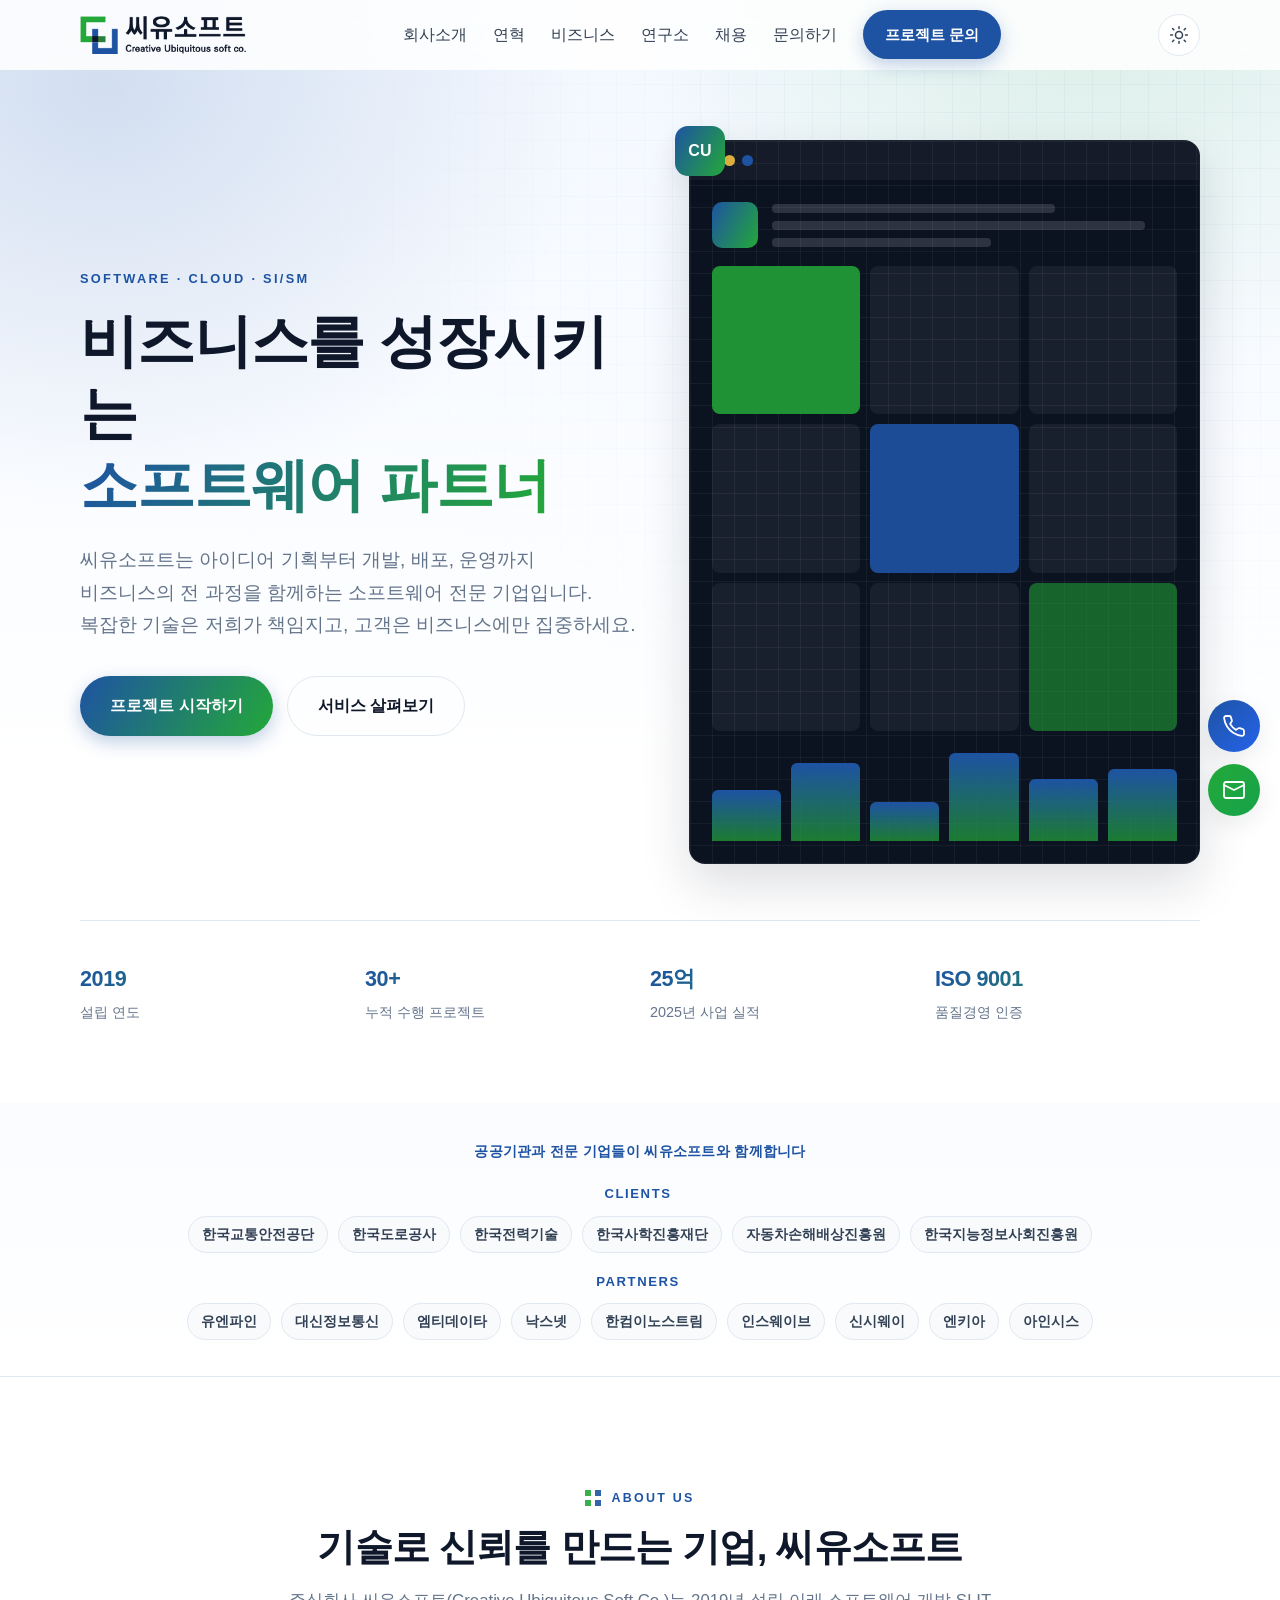
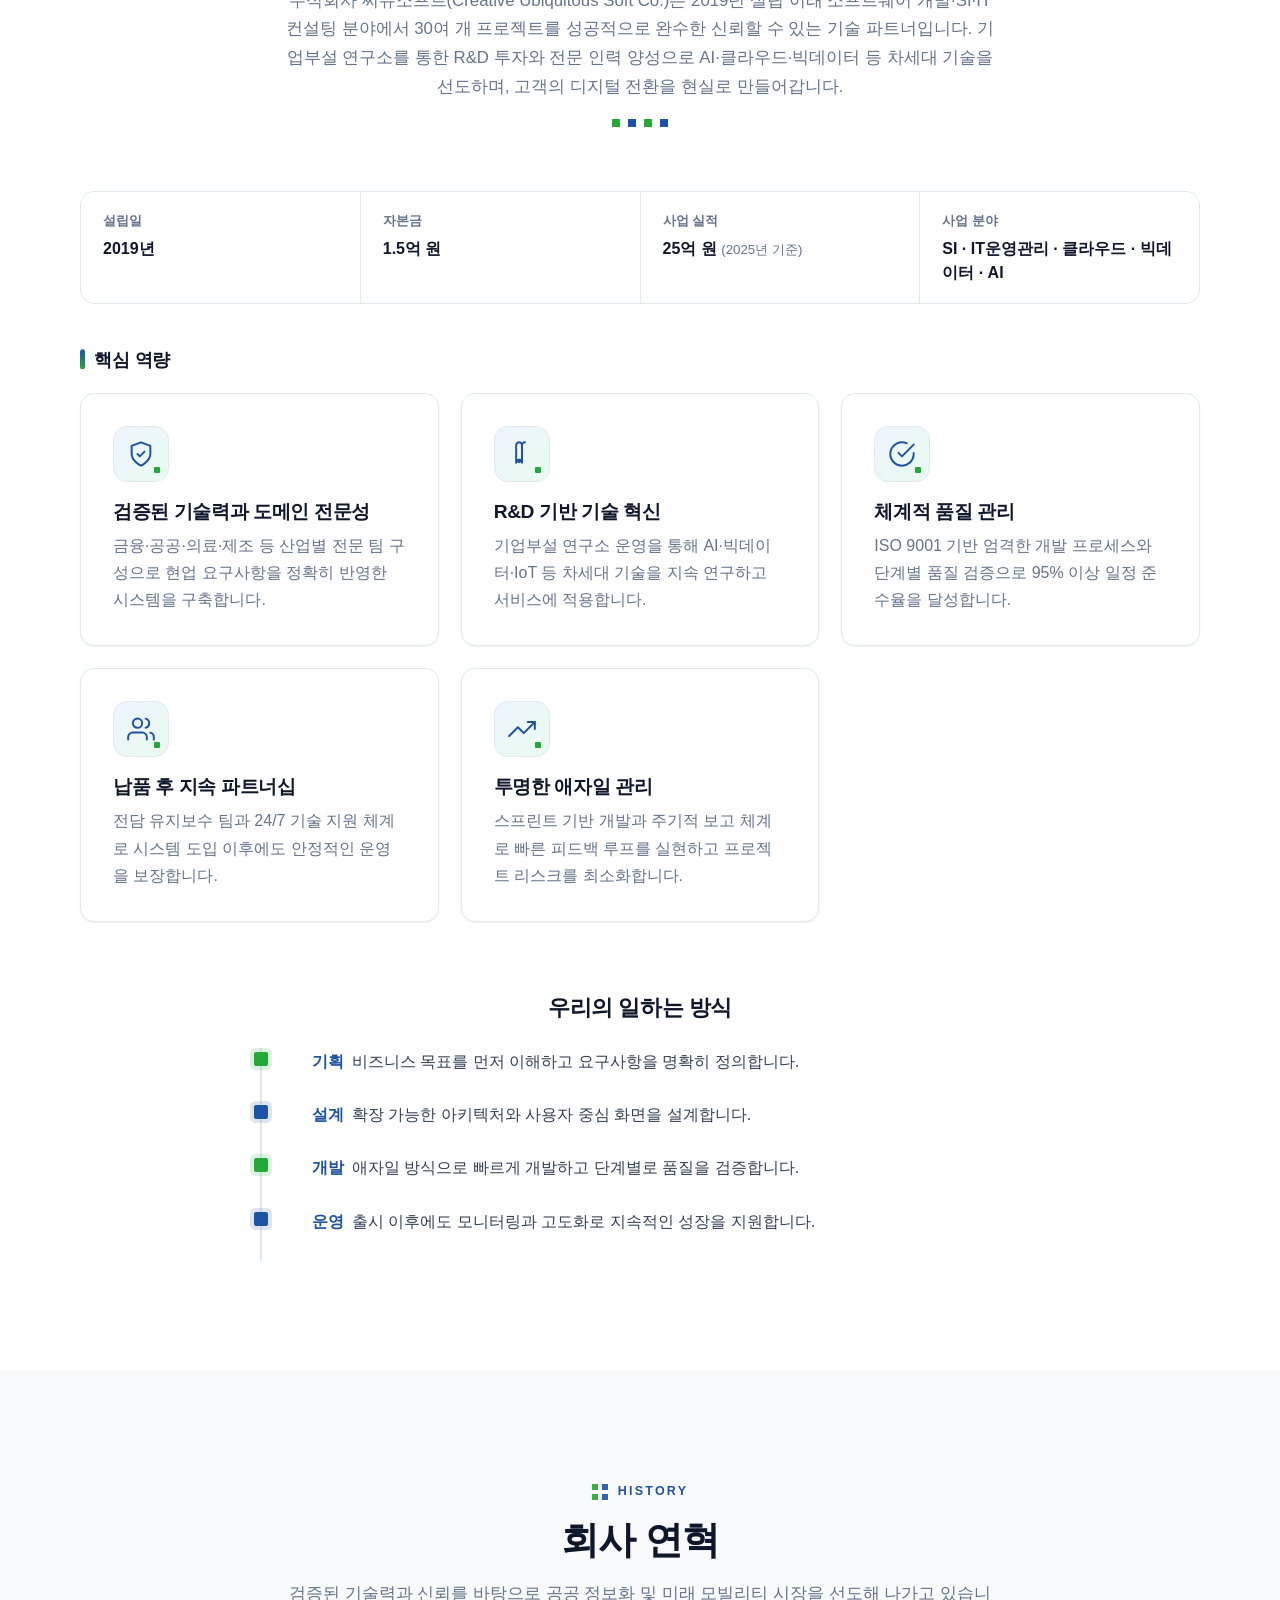
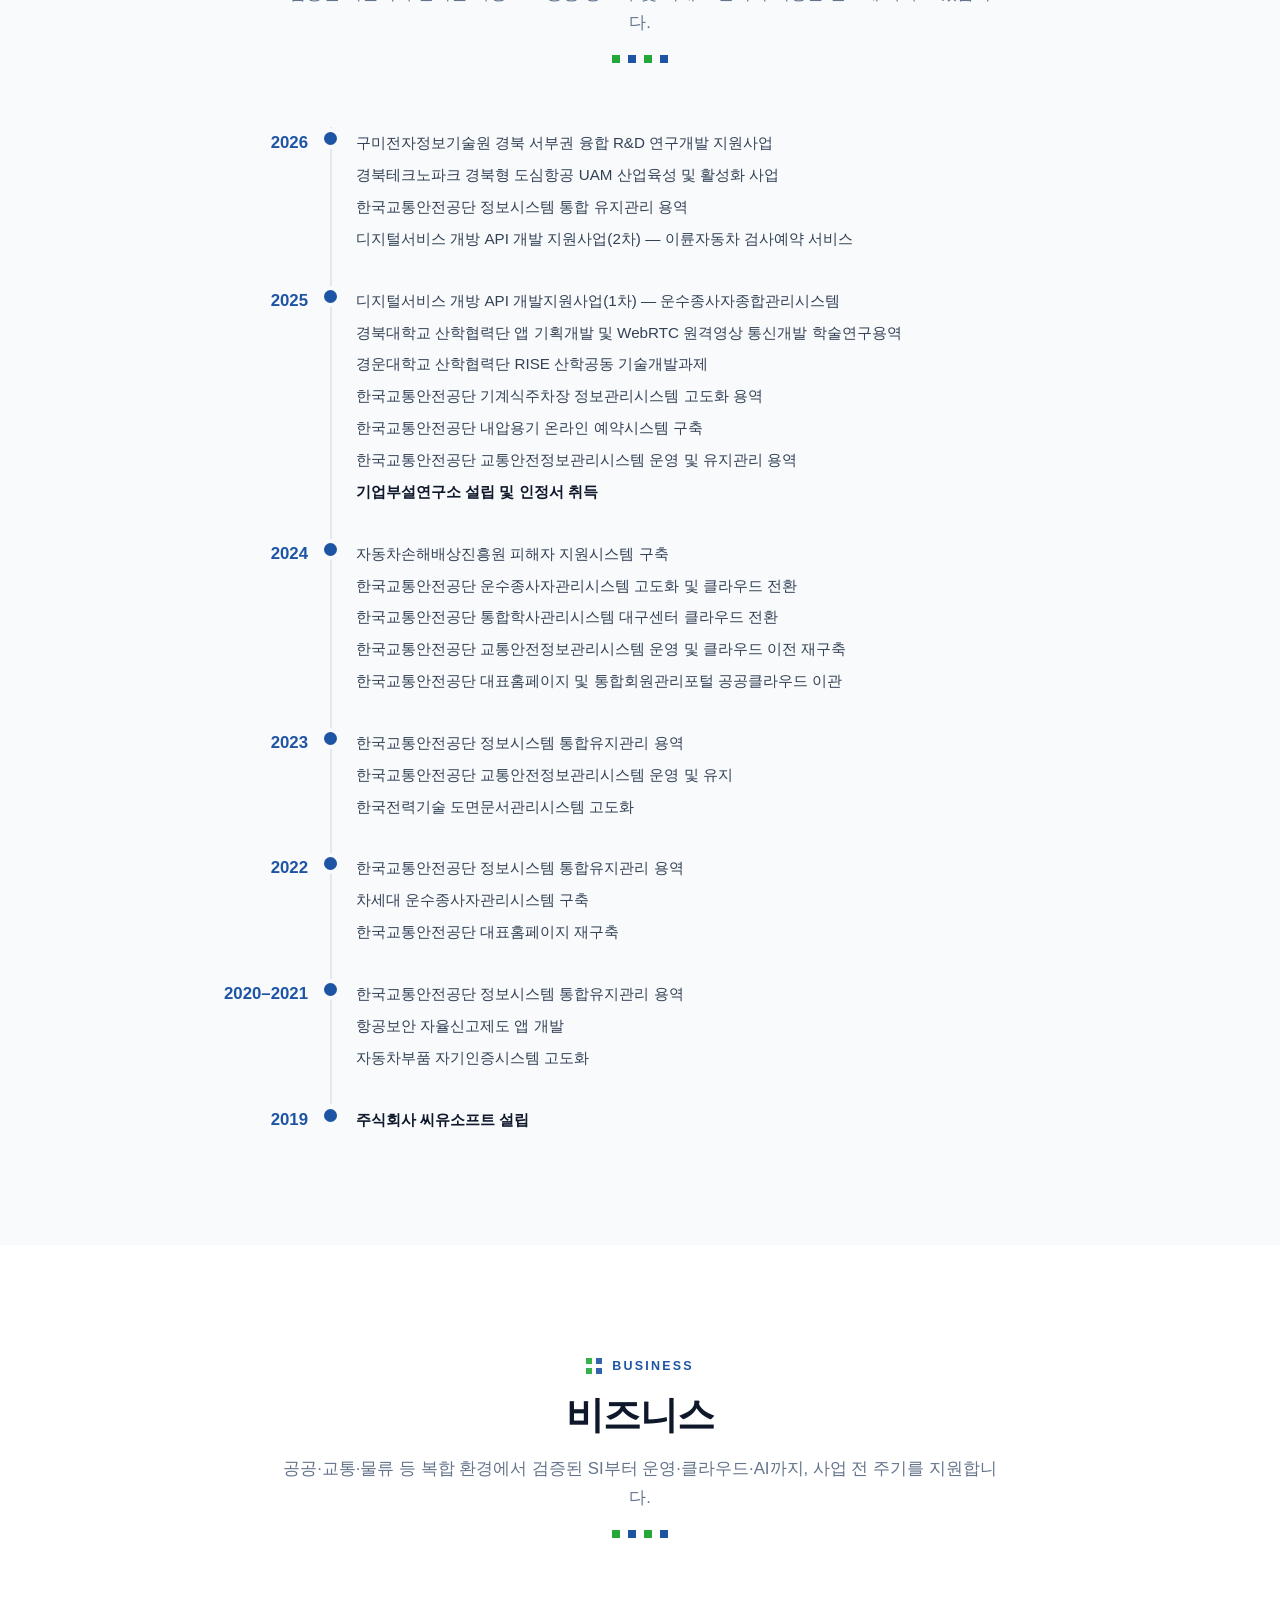
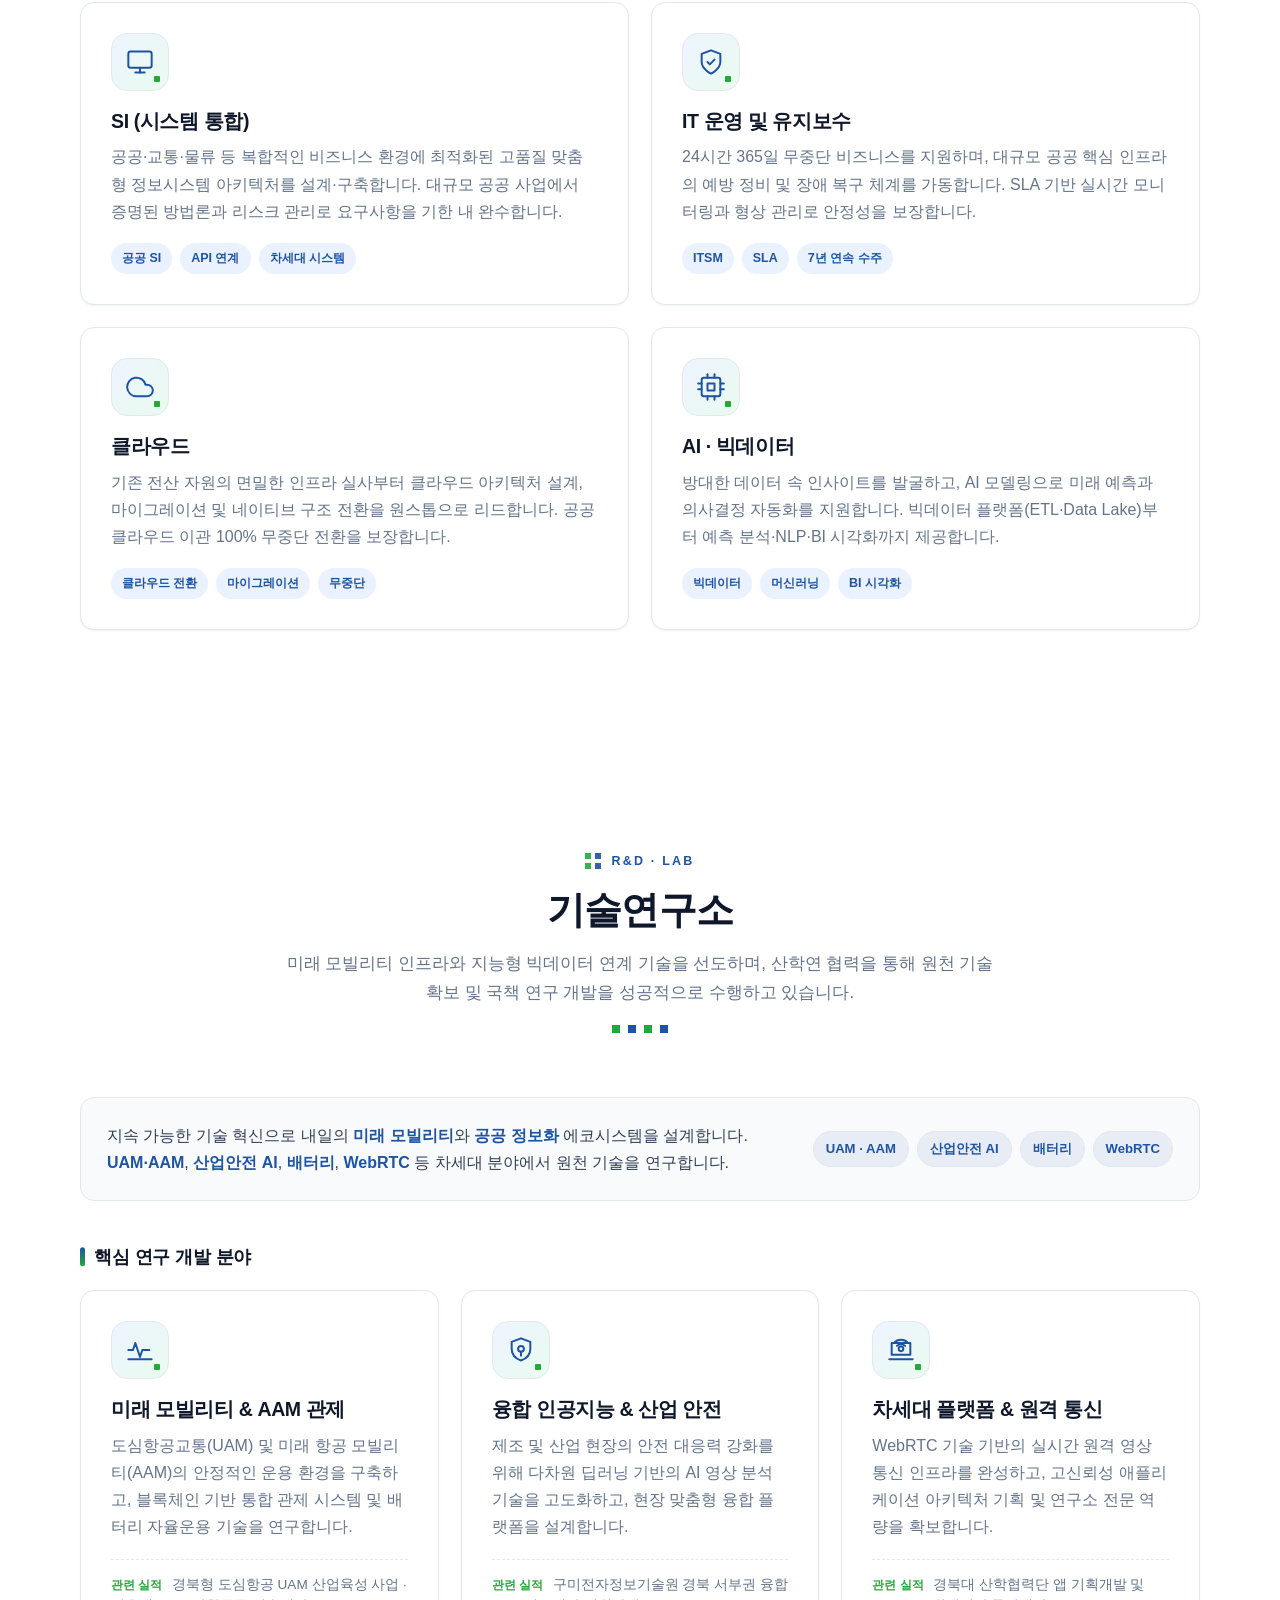
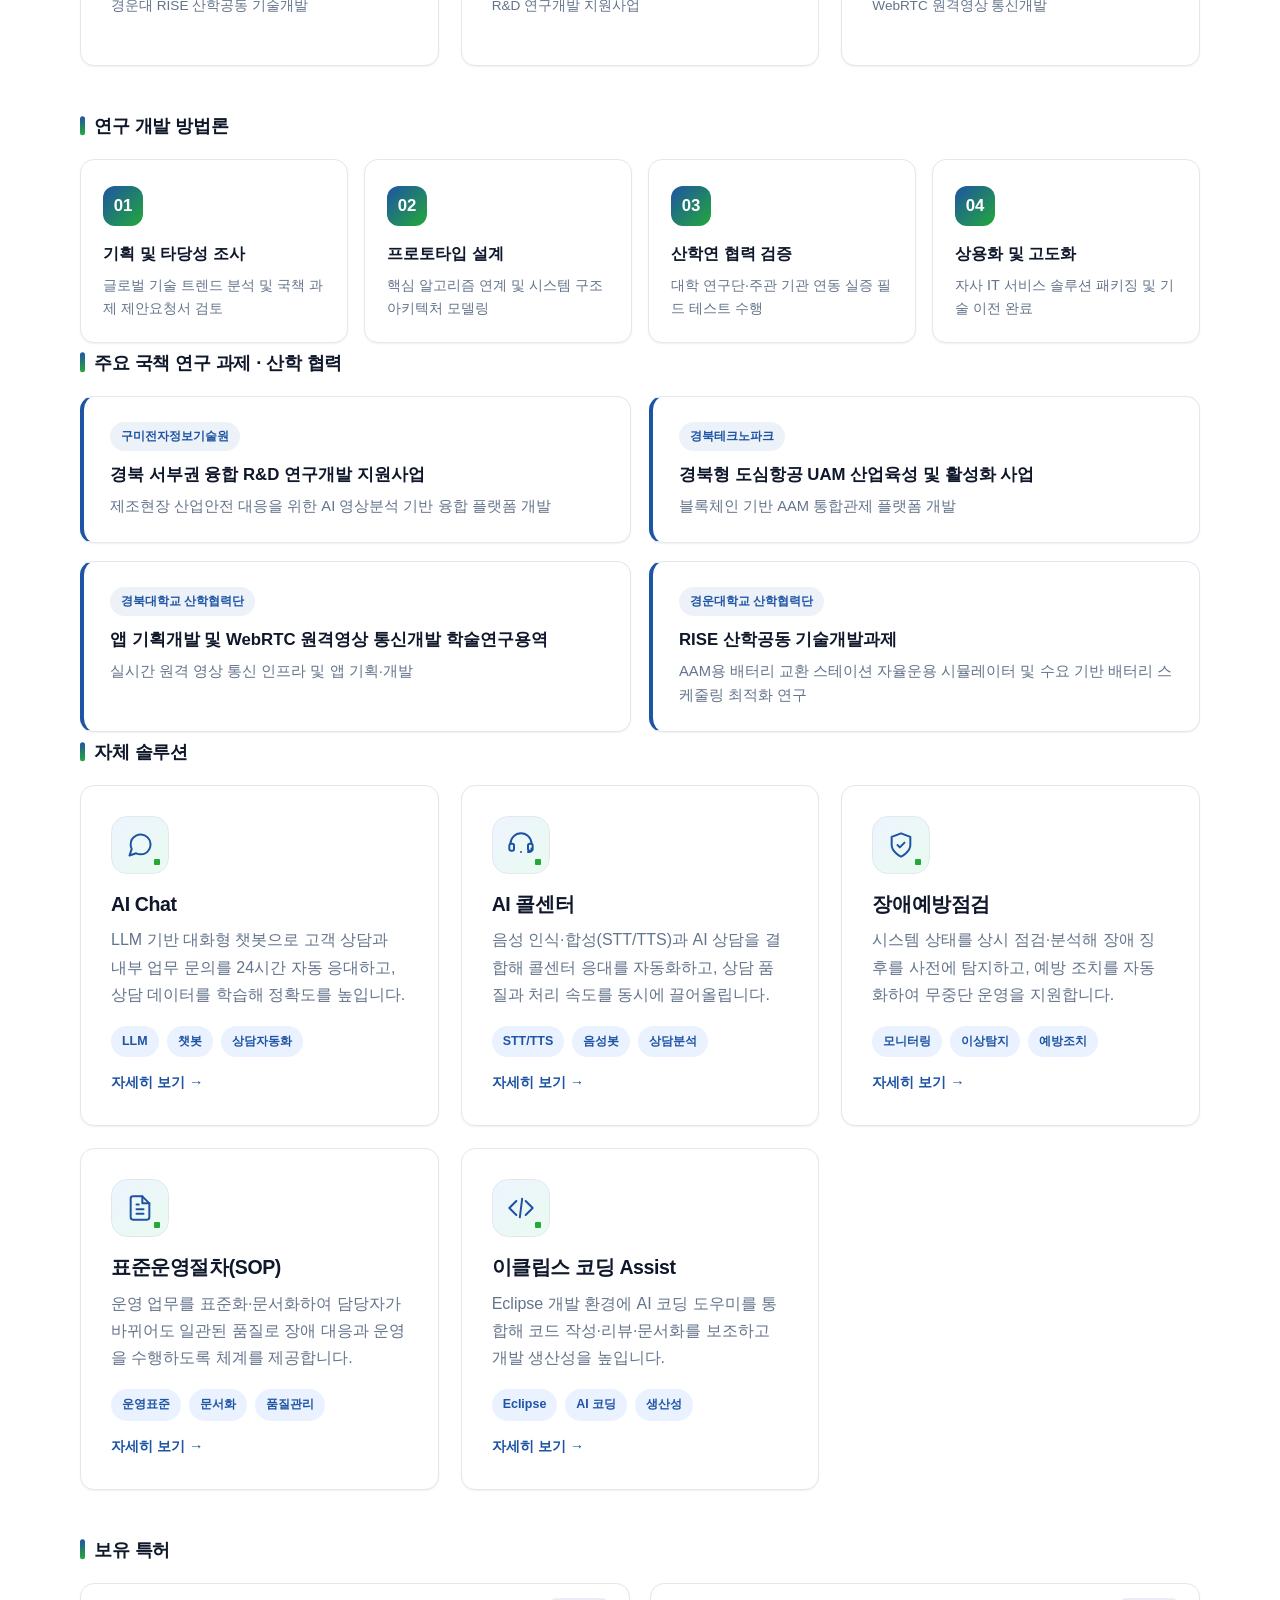
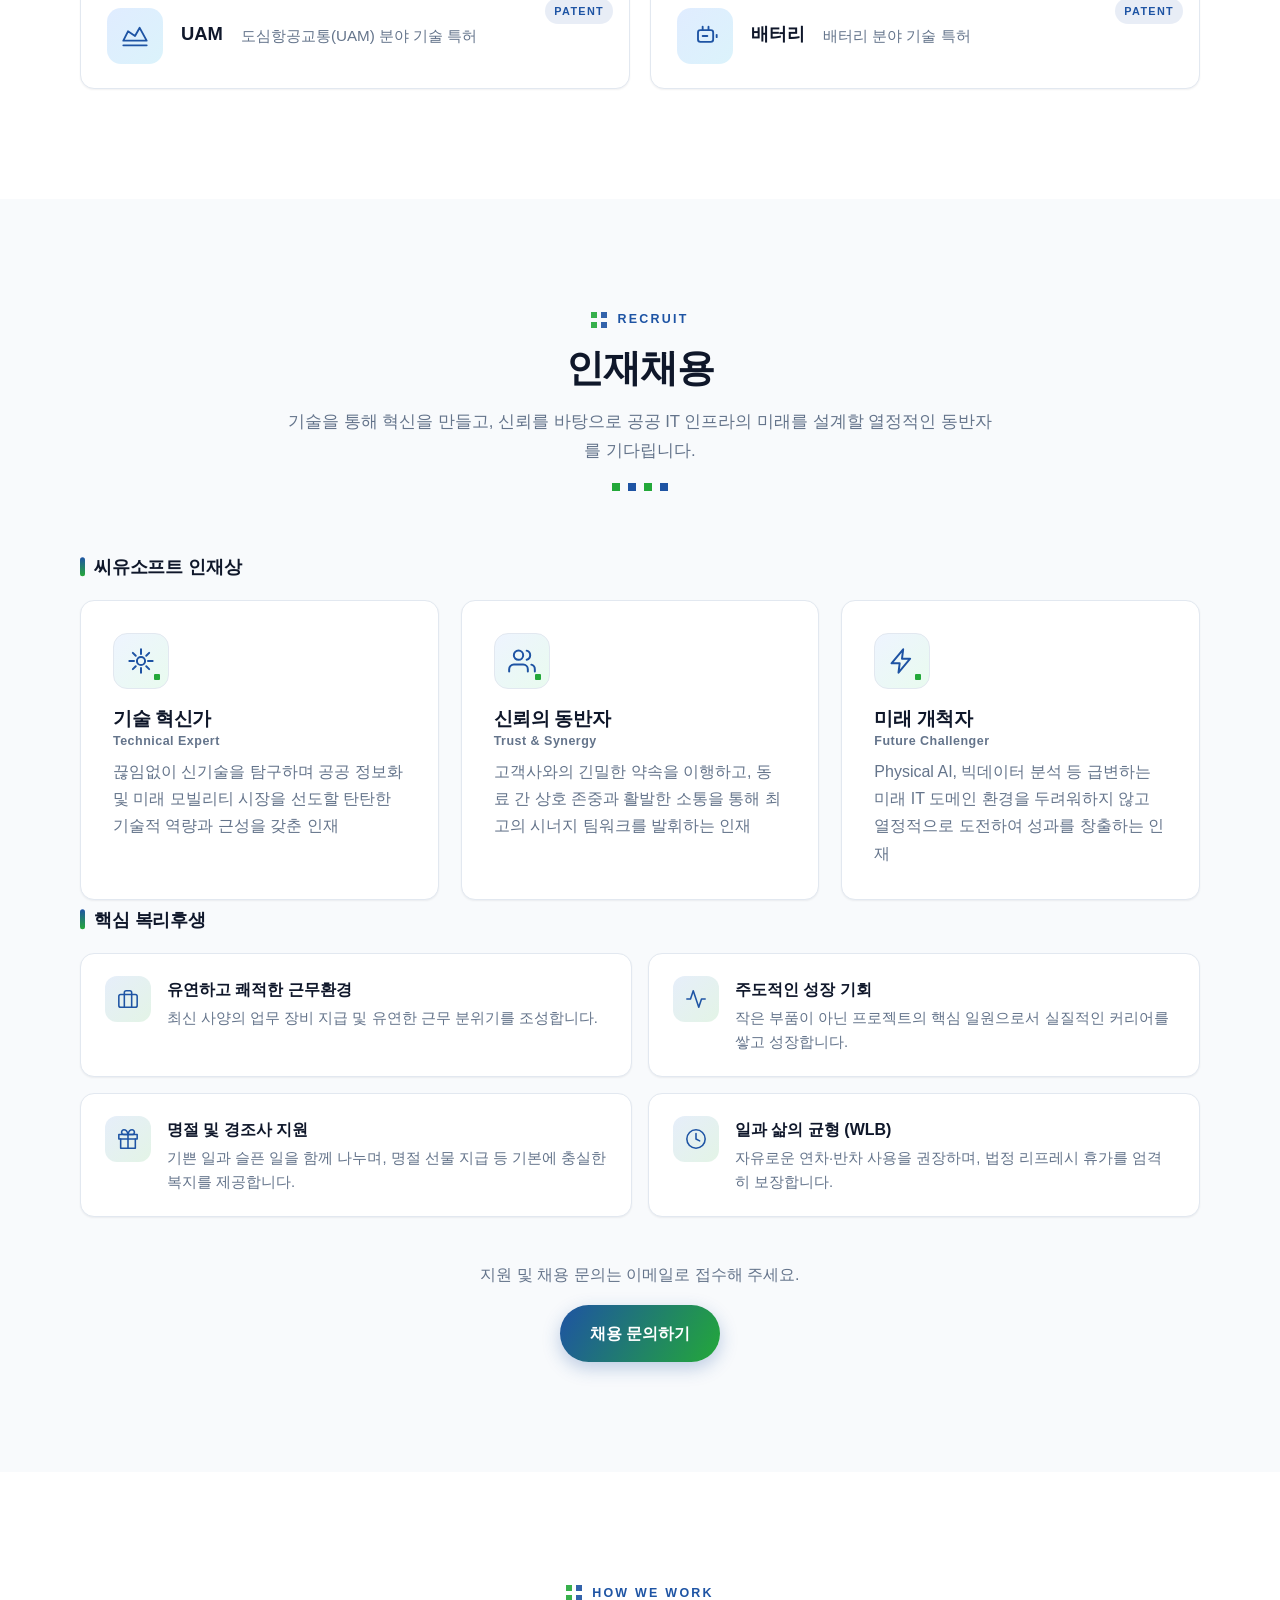
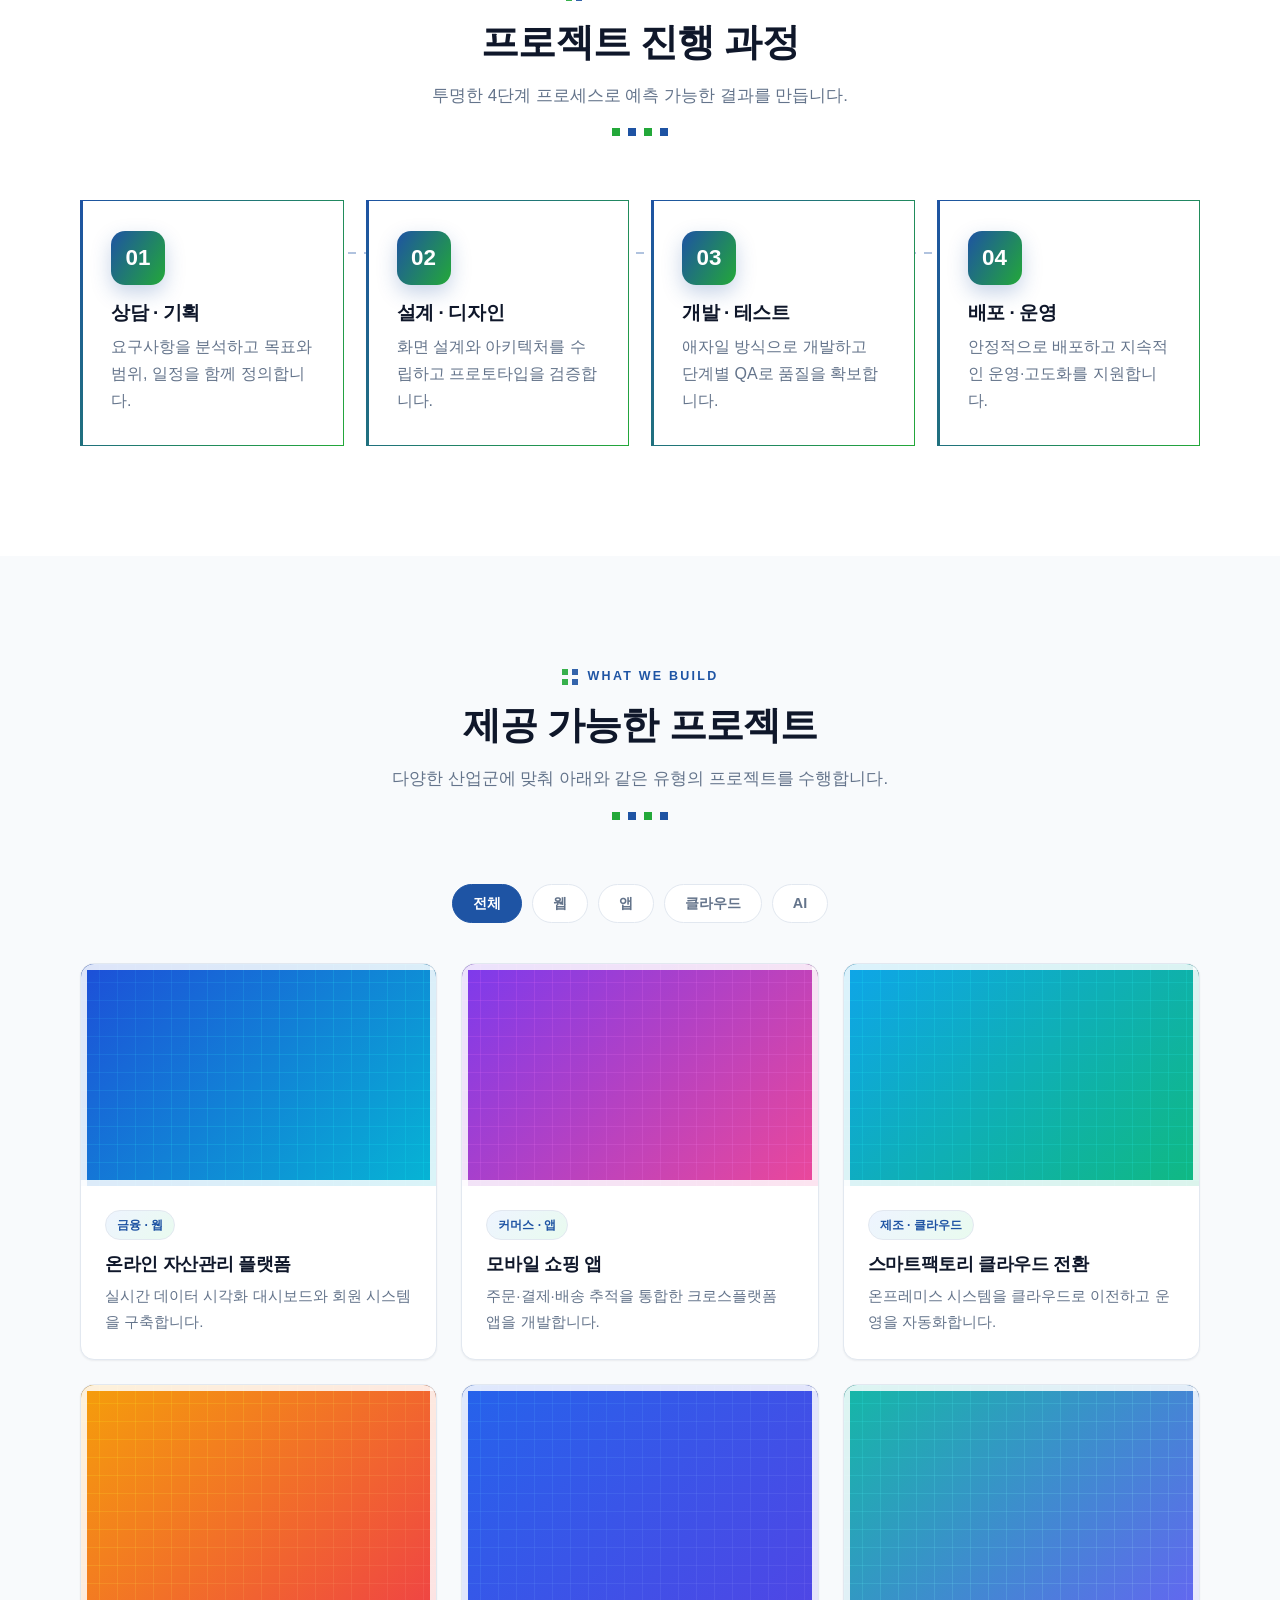
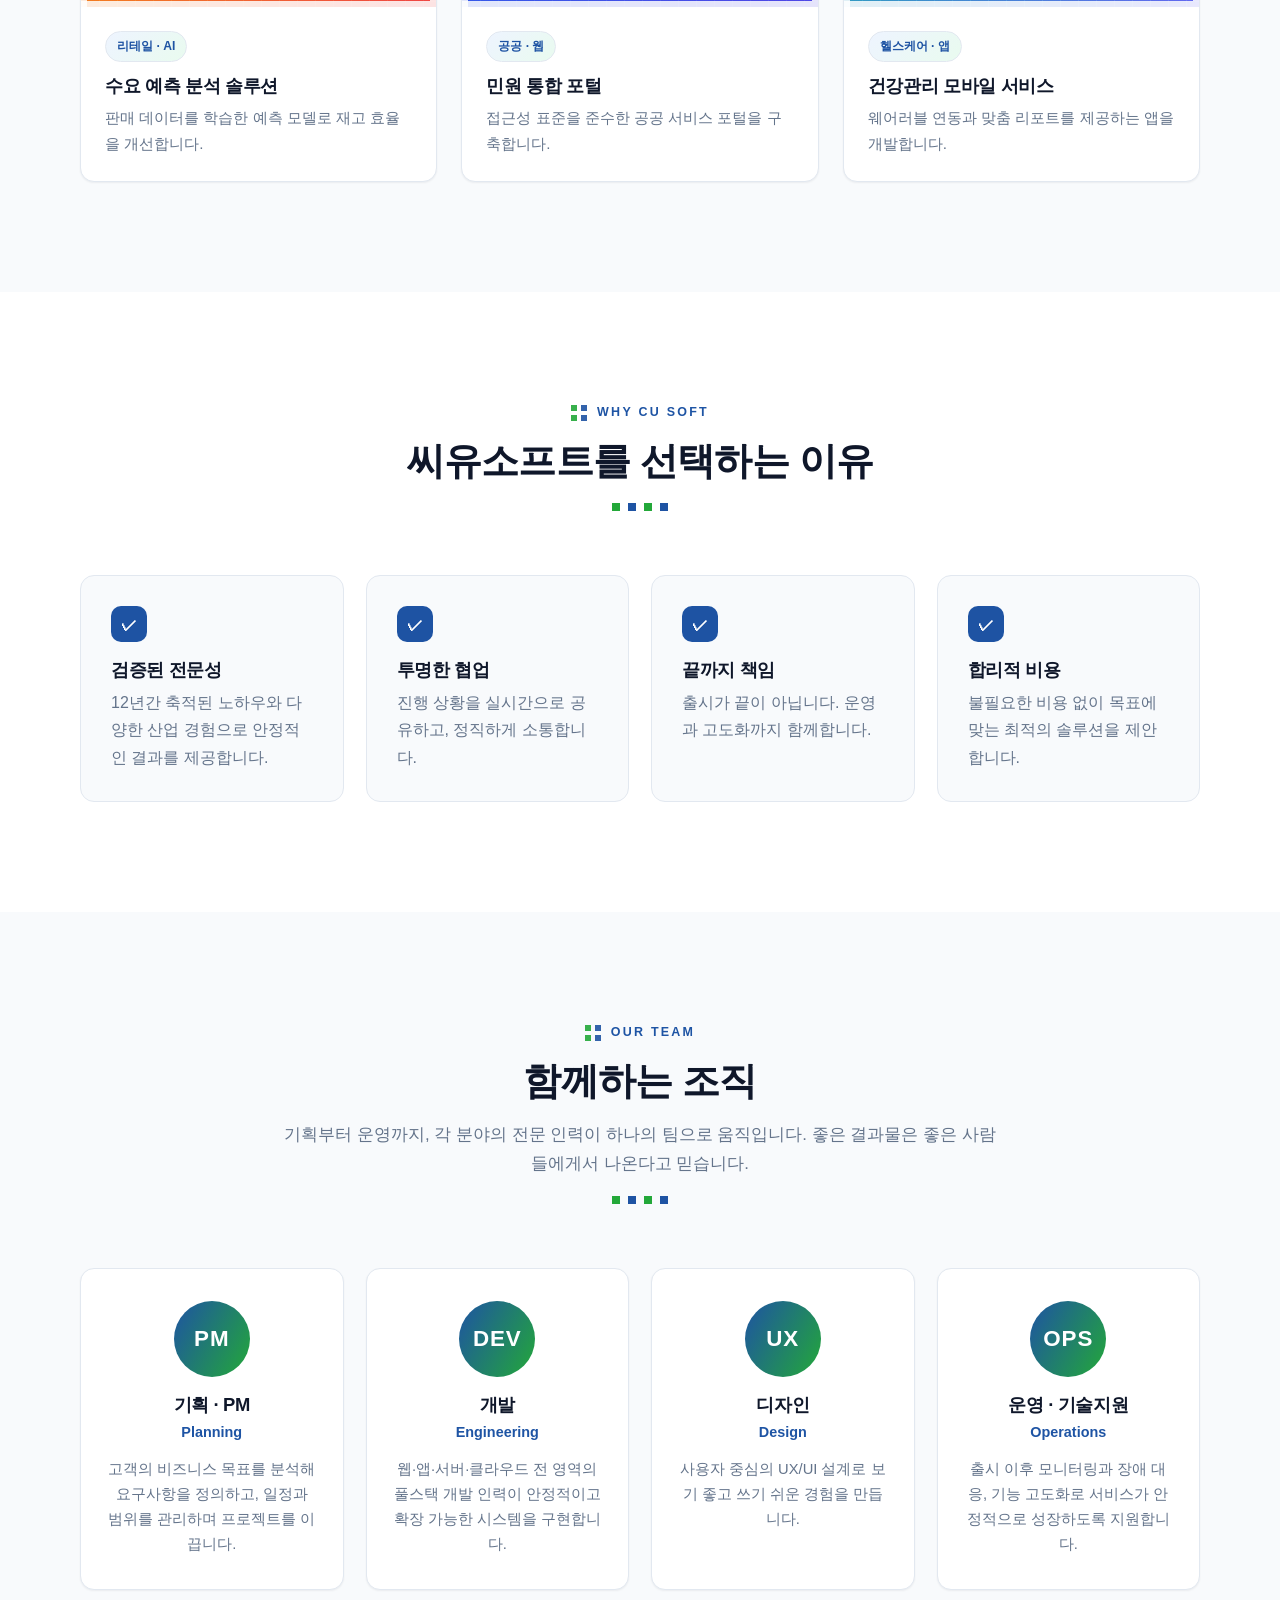
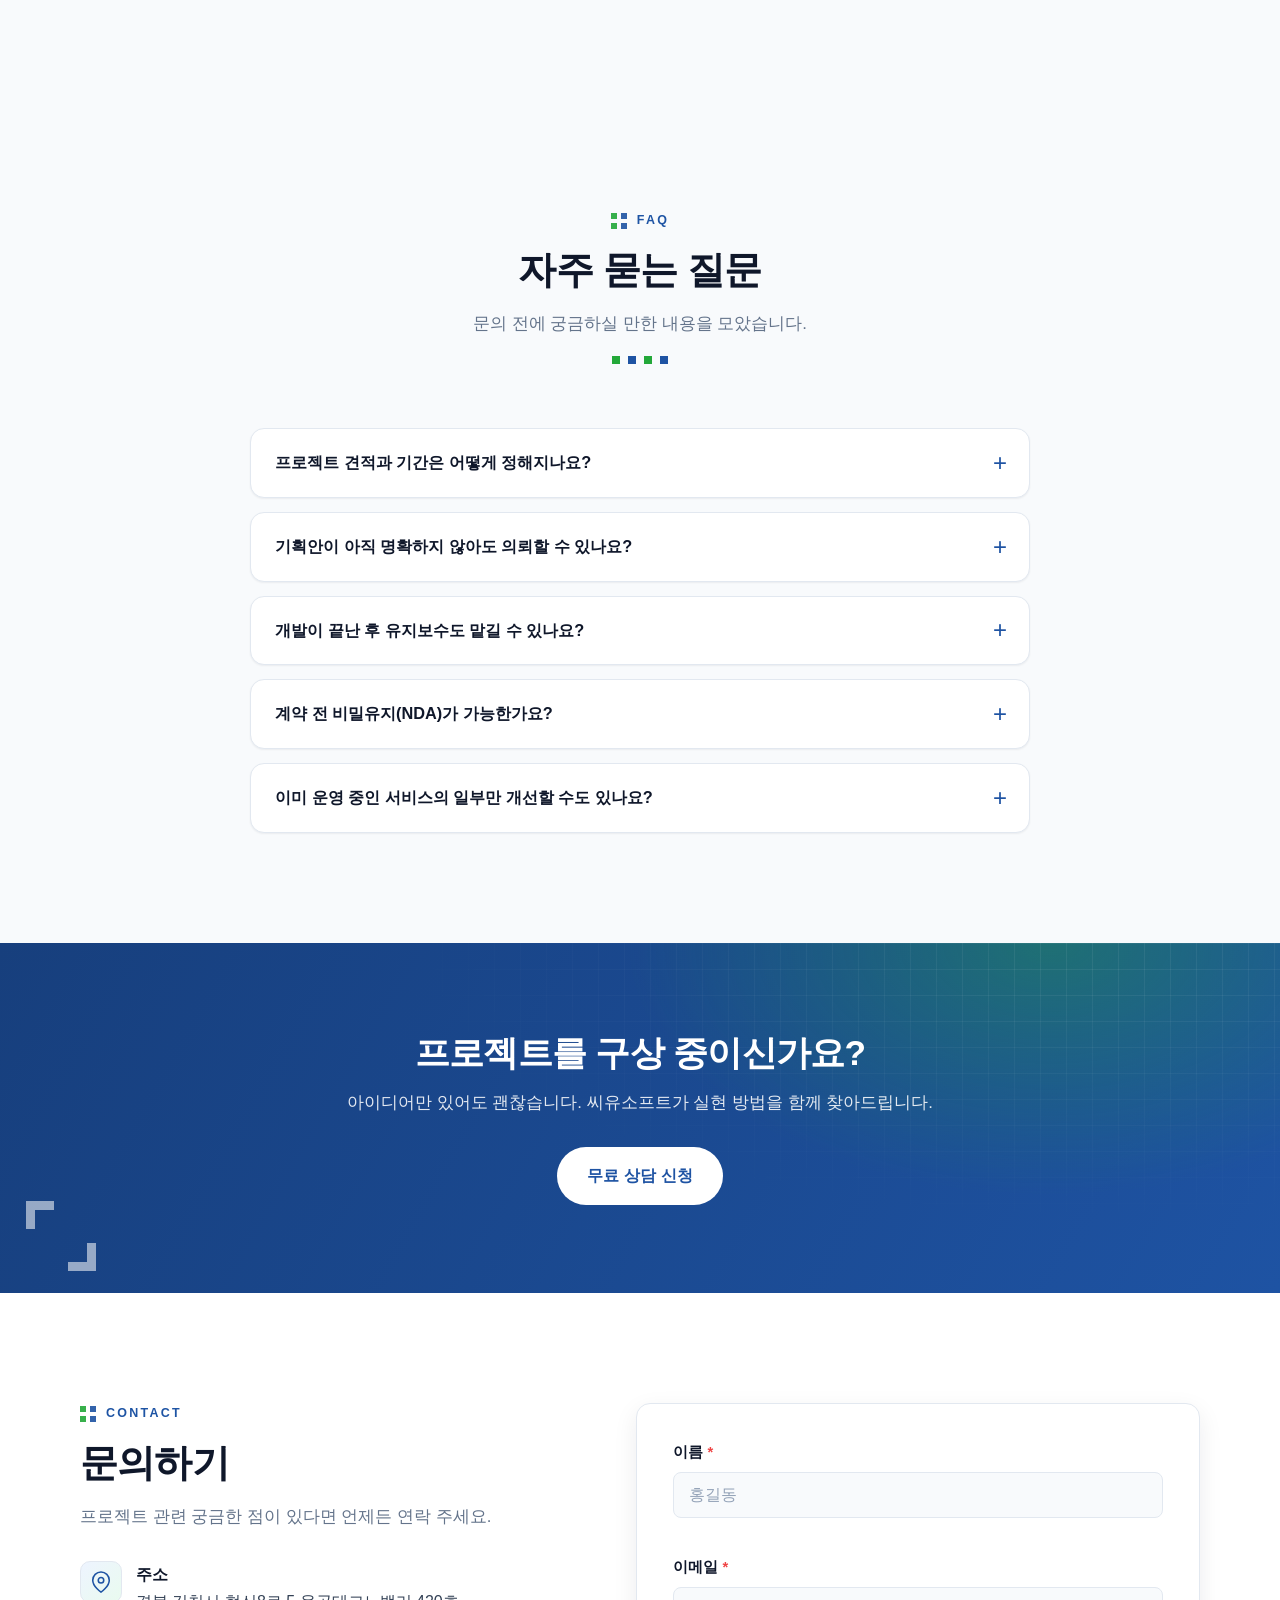
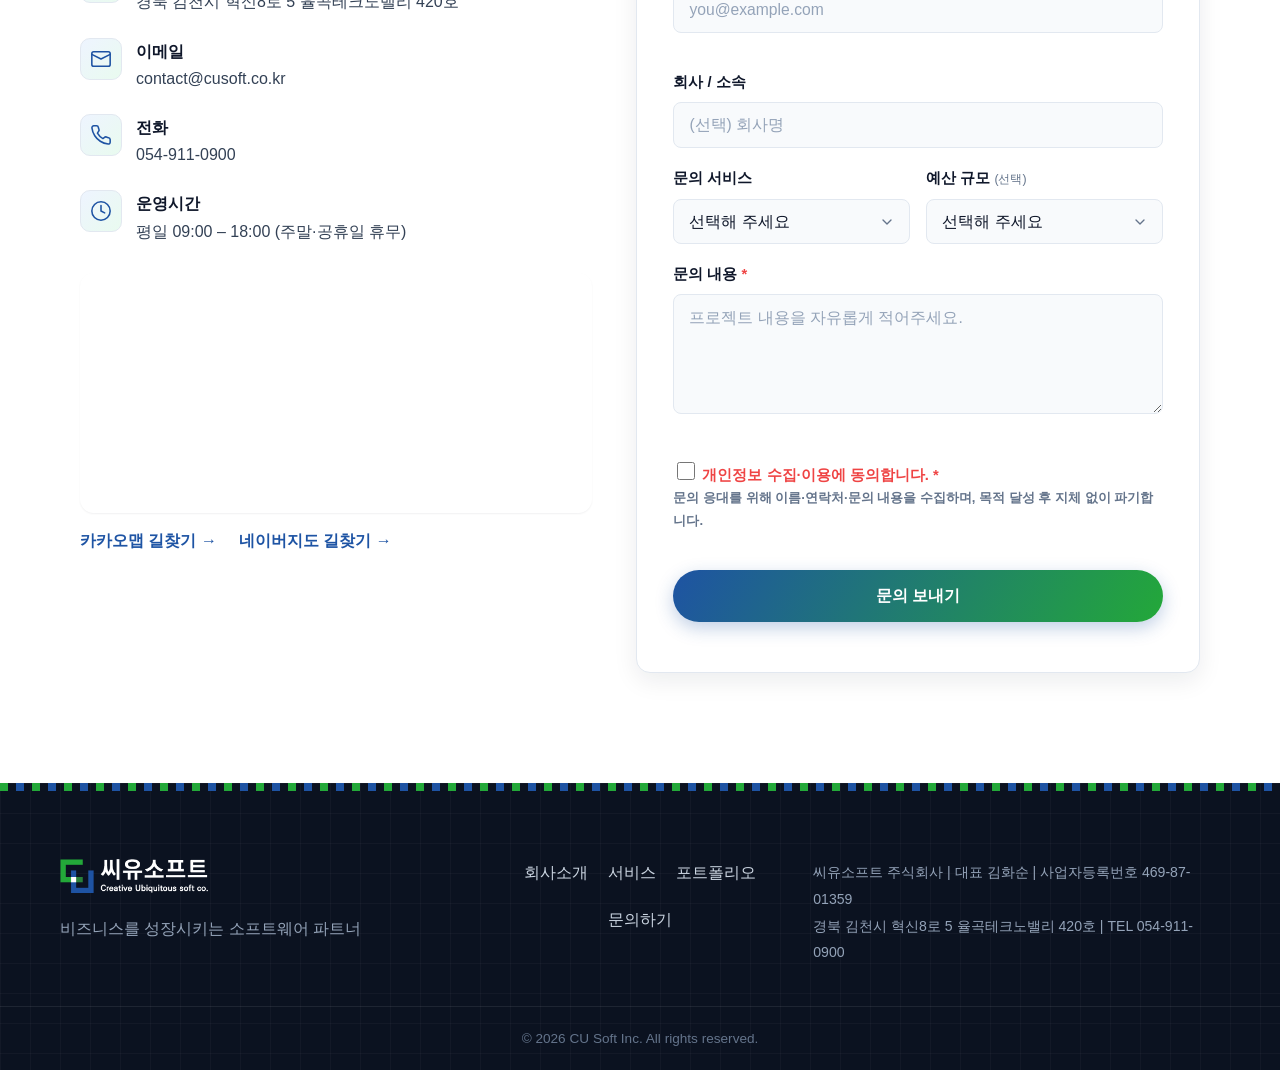
==== commit 99e7a5be: "기획안 v2.0 반영(2차): 연구소 R&D 재구성 + 인재채용 신설 연구소(R&D) 스펙 재구성: - 헤드/소개를 미래모빌리티·산학연·국책연구 프레이밍으로 교체 - 핵심 연구 개" ====
--- a/index.html
+++ b/index.html
@@ -87,7 +87,7 @@
           <li><a href="#history">연혁</a></li>
           <li><a href="#services">비즈니스</a></li>
           <li><a href="#lab">연구소</a></li>
-          <li><a href="#portfolio">포트폴리오</a></li>
+          <li><a href="#recruit">채용</a></li>
           <li><a href="#contact">문의하기</a></li>
         </ul>
         <a href="#contact" class="btn btn--primary nav__cta">프로젝트 문의</a>
@@ -375,21 +375,75 @@
         <div class="section__head">
           <p class="section__eyebrow">R&amp;D · LAB</p>
           <h2 class="section__title">기술연구소</h2>
-          <p class="section__lead">자체 솔루션 연구와 특허로 차별화된 기술 경쟁력을 만듭니다.</p>
+          <p class="section__lead">미래 모빌리티 인프라와 지능형 빅데이터 연계 기술을 선도하며, 산학연 협력을 통해 원천 기술 확보 및 국책 연구 개발을 성공적으로 수행하고 있습니다.</p>
         </div>
 
         <div class="lab__focus">
           <p class="lab__focus-text">
-            씨유소프트 기술연구소는 <strong>AI</strong>, <strong>UAM(도심항공교통)</strong>,
-            <strong>배터리</strong> 등 차세대 분야를 중심으로 자체 기술을 연구합니다.
-            연구 성과는 실제 솔루션과 특허로 이어져, 고객 프로젝트에 검증된 기술로 적용됩니다.
+            지속 가능한 기술 혁신으로 내일의 <strong>미래 모빌리티</strong>와 <strong>공공 정보화</strong>
+            에코시스템을 설계합니다. <strong>UAM·AAM</strong>, <strong>산업안전 AI</strong>,
+            <strong>배터리</strong>, <strong>WebRTC</strong> 등 차세대 분야에서 원천 기술을 연구합니다.
           </p>
           <ul class="lab__focus-tags">
-            <li>AI · LLM</li>
-            <li>UAM</li>
+            <li>UAM · AAM</li>
+            <li>산업안전 AI</li>
             <li>배터리</li>
-            <li>운영 자동화</li>
+            <li>WebRTC</li>
           </ul>
+        </div>
+
+        <h3 class="lab__subhead">핵심 연구 개발 분야</h3>
+        <div class="services__grid services__grid--3">
+          <article class="service-card">
+            <div class="service-card__icon" aria-hidden="true"><svg class="ic" viewBox="0 0 24 24" fill="none" stroke="currentColor" stroke-width="1.7" stroke-linecap="round" stroke-linejoin="round" aria-hidden="true"><path d="M2 12h4l2-6 4 12 2-6h6"/><path d="M2 20h20"/></svg></div>
+            <h3>미래 모빌리티 &amp; AAM 관제</h3>
+            <p>도심항공교통(UAM) 및 미래 항공 모빌리티(AAM)의 안정적인 운용 환경을 구축하고, 블록체인 기반 통합 관제 시스템 및 배터리 자율운용 기술을 연구합니다.</p>
+            <p class="service-card__meta"><span>관련 실적</span> 경북형 도심항공 UAM 산업육성 사업 · 경운대 RISE 산학공동 기술개발</p>
+          </article>
+          <article class="service-card">
+            <div class="service-card__icon" aria-hidden="true"><svg class="ic" viewBox="0 0 24 24" fill="none" stroke="currentColor" stroke-width="1.7" stroke-linecap="round" stroke-linejoin="round" aria-hidden="true"><path d="M12 2 4 5v6c0 5 3.4 8.5 8 10 4.6-1.5 8-5 8-10V5z"/><circle cx="12" cy="11" r="2.5"/><path d="M12 13.5V17"/></svg></div>
+            <h3>융합 인공지능 &amp; 산업 안전</h3>
+            <p>제조 및 산업 현장의 안전 대응력 강화를 위해 다차원 딥러닝 기반의 AI 영상 분석 기술을 고도화하고, 현장 맞춤형 융합 플랫폼을 설계합니다.</p>
+            <p class="service-card__meta"><span>관련 실적</span> 구미전자정보기술원 경북 서부권 융합 R&amp;D 연구개발 지원사업</p>
+          </article>
+          <article class="service-card">
+            <div class="service-card__icon" aria-hidden="true"><svg class="ic" viewBox="0 0 24 24" fill="none" stroke="currentColor" stroke-width="1.7" stroke-linecap="round" stroke-linejoin="round" aria-hidden="true"><path d="M4 6h16v10H4z"/><path d="M2 20h20"/><circle cx="12" cy="11" r="2"/><path d="M8.5 8.5a5 5 0 0 1 7 0M6 6a8 8 0 0 1 12 0"/></svg></div>
+            <h3>차세대 플랫폼 &amp; 원격 통신</h3>
+            <p>WebRTC 기술 기반의 실시간 원격 영상 통신 인프라를 완성하고, 고신뢰성 애플리케이션 아키텍처 기획 및 연구소 전문 역량을 확보합니다.</p>
+            <p class="service-card__meta"><span>관련 실적</span> 경북대 산학협력단 앱 기획개발 및 WebRTC 원격영상 통신개발</p>
+          </article>
+        </div>
+
+        <h3 class="lab__subhead">연구 개발 방법론</h3>
+        <ol class="rd-process">
+          <li><span class="rd-process__num">01</span><h4>기획 및 타당성 조사</h4><p>글로벌 기술 트렌드 분석 및 국책 과제 제안요청서 검토</p></li>
+          <li><span class="rd-process__num">02</span><h4>프로토타입 설계</h4><p>핵심 알고리즘 연계 및 시스템 구조 아키텍처 모델링</p></li>
+          <li><span class="rd-process__num">03</span><h4>산학연 협력 검증</h4><p>대학 연구단·주관 기관 연동 실증 필드 테스트 수행</p></li>
+          <li><span class="rd-process__num">04</span><h4>상용화 및 고도화</h4><p>자사 IT 서비스 솔루션 패키징 및 기술 이전 완료</p></li>
+        </ol>
+
+        <h3 class="lab__subhead">주요 국책 연구 과제 · 산학 협력</h3>
+        <div class="rd-projects">
+          <article class="rd-project">
+            <div class="rd-project__org">구미전자정보기술원</div>
+            <h4>경북 서부권 융합 R&amp;D 연구개발 지원사업</h4>
+            <p>제조현장 산업안전 대응을 위한 AI 영상분석 기반 융합 플랫폼 개발</p>
+          </article>
+          <article class="rd-project">
+            <div class="rd-project__org">경북테크노파크</div>
+            <h4>경북형 도심항공 UAM 산업육성 및 활성화 사업</h4>
+            <p>블록체인 기반 AAM 통합관제 플랫폼 개발</p>
+          </article>
+          <article class="rd-project">
+            <div class="rd-project__org">경북대학교 산학협력단</div>
+            <h4>앱 기획개발 및 WebRTC 원격영상 통신개발 학술연구용역</h4>
+            <p>실시간 원격 영상 통신 인프라 및 앱 기획·개발</p>
+          </article>
+          <article class="rd-project">
+            <div class="rd-project__org">경운대학교 산학협력단</div>
+            <h4>RISE 산학공동 기술개발과제</h4>
+            <p>AAM용 배터리 교환 스테이션 자율운용 시뮬레이터 및 수요 기반 배터리 스케줄링 최적화 연구</p>
+          </article>
         </div>
 
         <h3 class="lab__subhead">자체 솔루션</h3>
@@ -445,6 +499,61 @@
             <h4>배터리</h4>
             <p>배터리 분야 기술 특허</p>
           </article>
+        </div>
+      </div>
+    </section>
+
+    <!-- ===== Recruit ===== -->
+    <section class="section section--alt recruit" id="recruit">
+      <div class="container">
+        <div class="section__head">
+          <p class="section__eyebrow">RECRUIT</p>
+          <h2 class="section__title">인재채용</h2>
+          <p class="section__lead">기술을 통해 혁신을 만들고, 신뢰를 바탕으로 공공 IT 인프라의 미래를 설계할 열정적인 동반자를 기다립니다.</p>
+        </div>
+
+        <h3 class="lab__subhead">씨유소프트 인재상</h3>
+        <div class="about__grid">
+          <article class="value-card">
+            <div class="value-card__icon" aria-hidden="true"><svg class="ic" viewBox="0 0 24 24" fill="none" stroke="currentColor" stroke-width="1.7" stroke-linecap="round" stroke-linejoin="round" aria-hidden="true"><path d="M12 2v4M12 18v4M2 12h4M18 12h4M5 5l2.5 2.5M16.5 16.5 19 19M19 5l-2.5 2.5M7.5 16.5 5 19"/><circle cx="12" cy="12" r="3.5"/></svg></div>
+            <h3>기술 혁신가 <small>Technical Expert</small></h3>
+            <p>끊임없이 신기술을 탐구하며 공공 정보화 및 미래 모빌리티 시장을 선도할 탄탄한 기술적 역량과 근성을 갖춘 인재</p>
+          </article>
+          <article class="value-card">
+            <div class="value-card__icon" aria-hidden="true"><svg class="ic" viewBox="0 0 24 24" fill="none" stroke="currentColor" stroke-width="1.7" stroke-linecap="round" stroke-linejoin="round" aria-hidden="true"><path d="M17 21v-2a4 4 0 0 0-4-4H5a4 4 0 0 0-4 4v2"/><circle cx="9" cy="7" r="4"/><path d="M23 21v-2a4 4 0 0 0-3-3.87"/><path d="M16 3.13a4 4 0 0 1 0 7.75"/></svg></div>
+            <h3>신뢰의 동반자 <small>Trust &amp; Synergy</small></h3>
+            <p>고객사와의 긴밀한 약속을 이행하고, 동료 간 상호 존중과 활발한 소통을 통해 최고의 시너지 팀워크를 발휘하는 인재</p>
+          </article>
+          <article class="value-card">
+            <div class="value-card__icon" aria-hidden="true"><svg class="ic" viewBox="0 0 24 24" fill="none" stroke="currentColor" stroke-width="1.7" stroke-linecap="round" stroke-linejoin="round" aria-hidden="true"><path d="M13 2 3 14h7l-1 8 10-12h-7z"/></svg></div>
+            <h3>미래 개척자 <small>Future Challenger</small></h3>
+            <p>Physical AI, 빅데이터 분석 등 급변하는 미래 IT 도메인 환경을 두려워하지 않고 열정적으로 도전하여 성과를 창출하는 인재</p>
+          </article>
+        </div>
+
+        <h3 class="lab__subhead">핵심 복리후생</h3>
+        <ul class="benefits">
+          <li>
+            <span class="benefits__ic" aria-hidden="true"><svg class="ic" viewBox="0 0 24 24" fill="none" stroke="currentColor" stroke-width="1.7" stroke-linecap="round" stroke-linejoin="round"><rect x="2" y="7" width="20" height="14" rx="2"/><path d="M16 21V5a2 2 0 0 0-2-2h-4a2 2 0 0 0-2 2v16"/></svg></span>
+            <div><strong>유연하고 쾌적한 근무환경</strong><p>최신 사양의 업무 장비 지급 및 유연한 근무 분위기를 조성합니다.</p></div>
+          </li>
+          <li>
+            <span class="benefits__ic" aria-hidden="true"><svg class="ic" viewBox="0 0 24 24" fill="none" stroke="currentColor" stroke-width="1.7" stroke-linecap="round" stroke-linejoin="round"><path d="M22 12h-4l-3 9L9 3l-3 9H2"/></svg></span>
+            <div><strong>주도적인 성장 기회</strong><p>작은 부품이 아닌 프로젝트의 핵심 일원으로서 실질적인 커리어를 쌓고 성장합니다.</p></div>
+          </li>
+          <li>
+            <span class="benefits__ic" aria-hidden="true"><svg class="ic" viewBox="0 0 24 24" fill="none" stroke="currentColor" stroke-width="1.7" stroke-linecap="round" stroke-linejoin="round"><path d="M20 12v10H4V12"/><path d="M2 7h20v5H2z"/><path d="M12 22V7"/><path d="M12 7H7.5a2.5 2.5 0 0 1 0-5C11 2 12 7 12 7z"/><path d="M12 7h4.5a2.5 2.5 0 0 0 0-5C13 2 12 7 12 7z"/></svg></span>
+            <div><strong>명절 및 경조사 지원</strong><p>기쁜 일과 슬픈 일을 함께 나누며, 명절 선물 지급 등 기본에 충실한 복지를 제공합니다.</p></div>
+          </li>
+          <li>
+            <span class="benefits__ic" aria-hidden="true"><svg class="ic" viewBox="0 0 24 24" fill="none" stroke="currentColor" stroke-width="1.7" stroke-linecap="round" stroke-linejoin="round"><circle cx="12" cy="12" r="10"/><polyline points="12 6 12 12 16 14"/></svg></span>
+            <div><strong>일과 삶의 균형 (WLB)</strong><p>자유로운 연차·반차 사용을 권장하며, 법정 리프레시 휴가를 엄격히 보장합니다.</p></div>
+          </li>
+        </ul>
+
+        <div class="recruit__cta">
+          <p>지원 및 채용 문의는 이메일로 접수해 주세요.</p>
+          <a href="mailto:contact@cusoft.co.kr?subject=%5B%EC%B1%84%EC%9A%A9%20%EB%AC%B8%EC%9D%98%5D%20%EC%94%A8%EC%9C%A0%EC%86%8C%ED%94%84%ED%8A%B8" class="btn btn--primary btn--lg">채용 문의하기</a>
         </div>
       </div>
     </section>
--- a/css/style.css
+++ b/css/style.css
@@ -1071,3 +1071,72 @@
 .check input { flex: none; width: 18px; height: 18px; margin-top: 2px; accent-color: var(--c-primary); cursor: pointer; }
 .check small { color: var(--c-muted); font-size: .82rem; }
 .field--check.is-invalid .check { color: #dc2626; }
+
+/* ---------- 연구소: 핵심 연구분야 3열 · 실적 메타 ---------- */
+.services__grid--3 { grid-template-columns: 1fr; }
+@media (min-width: 720px) { .services__grid--3 { grid-template-columns: repeat(3, 1fr); } }
+.service-card__meta {
+  margin-top: 14px; padding-top: 14px; border-top: 1px dashed var(--c-line);
+  font-size: .85rem; color: var(--c-muted); line-height: 1.6;
+}
+.service-card__meta span {
+  display: inline-block; font-weight: 800; font-size: .72rem; color: var(--c-green);
+  margin-right: 6px;
+}
+
+/* ---------- 연구 개발 방법론 (4단계) ---------- */
+.rd-process {
+  display: grid; grid-template-columns: 1fr; gap: 16px; margin-bottom: 8px;
+  counter-reset: rd;
+}
+@media (min-width: 640px) { .rd-process { grid-template-columns: repeat(2, 1fr); } }
+@media (min-width: 1000px) { .rd-process { grid-template-columns: repeat(4, 1fr); } }
+.rd-process li {
+  position: relative; background: var(--c-bg); border: 1px solid var(--c-line);
+  border-radius: var(--radius); padding: 26px 22px 22px; box-shadow: var(--shadow-sm);
+}
+.rd-process__num {
+  display: inline-block; font-weight: 900; font-size: 1.05rem; color: #fff;
+  width: 40px; height: 40px; line-height: 40px; text-align: center; border-radius: 12px;
+  background: linear-gradient(135deg, var(--c-primary), var(--c-green)); margin-bottom: 14px;
+}
+.rd-process h4 { margin: 0 0 6px; font-size: 1.02rem; color: var(--c-ink); font-weight: 800; }
+.rd-process p { color: var(--c-muted); font-size: .9rem; line-height: 1.6; }
+
+/* ---------- 주요 국책 연구 과제 ---------- */
+.rd-projects { display: grid; grid-template-columns: 1fr; gap: 18px; }
+@media (min-width: 720px) { .rd-projects { grid-template-columns: repeat(2, 1fr); } }
+.rd-project {
+  background: var(--c-bg); border: 1px solid var(--c-line); border-left: 4px solid var(--c-primary);
+  border-radius: var(--radius); padding: 24px 26px; box-shadow: var(--shadow-sm);
+  transition: transform .2s ease, box-shadow .2s ease;
+}
+.rd-project:hover { transform: translateY(-3px); box-shadow: var(--shadow-md); }
+.rd-project__org {
+  display: inline-block; font-size: .78rem; font-weight: 800; color: var(--c-primary);
+  background: rgba(30, 84, 164, .08); padding: 4px 11px; border-radius: 999px; margin-bottom: 12px;
+}
+.rd-project h4 { margin: 0 0 8px; font-size: 1.05rem; color: var(--c-ink); font-weight: 800; line-height: 1.4; }
+.rd-project p { color: var(--c-muted); font-size: .92rem; line-height: 1.6; }
+[data-theme="dark"] .rd-project__org { background: rgba(91, 147, 224, .16); }
+
+/* ---------- 채용 (Recruit) ---------- */
+.value-card h3 small { display: block; font-weight: 600; font-size: .78rem; color: var(--c-muted); letter-spacing: .04em; margin-top: 3px; }
+.benefits { display: grid; grid-template-columns: 1fr; gap: 16px; }
+@media (min-width: 700px) { .benefits { grid-template-columns: repeat(2, 1fr); } }
+.benefits li {
+  display: flex; align-items: flex-start; gap: 16px;
+  background: var(--c-bg); border: 1px solid var(--c-line); border-radius: var(--radius);
+  padding: 22px 24px; box-shadow: var(--shadow-sm);
+}
+.benefits__ic {
+  flex: none; width: 46px; height: 46px; display: grid; place-items: center; border-radius: 12px;
+  color: var(--c-primary); background: linear-gradient(135deg, #e6eefa, #e3f4e6);
+}
+.benefits__ic .ic { width: 22px; height: 22px; }
+.benefits strong { display: block; color: var(--c-ink); font-weight: 800; margin-bottom: 4px; }
+.benefits p { color: var(--c-muted); font-size: .92rem; line-height: 1.6; }
+[data-theme="dark"] .benefits__ic { background: linear-gradient(135deg, #15294a, #123524); }
+
+.recruit__cta { text-align: center; margin-top: 44px; }
+.recruit__cta p { color: var(--c-muted); margin-bottom: 16px; }
